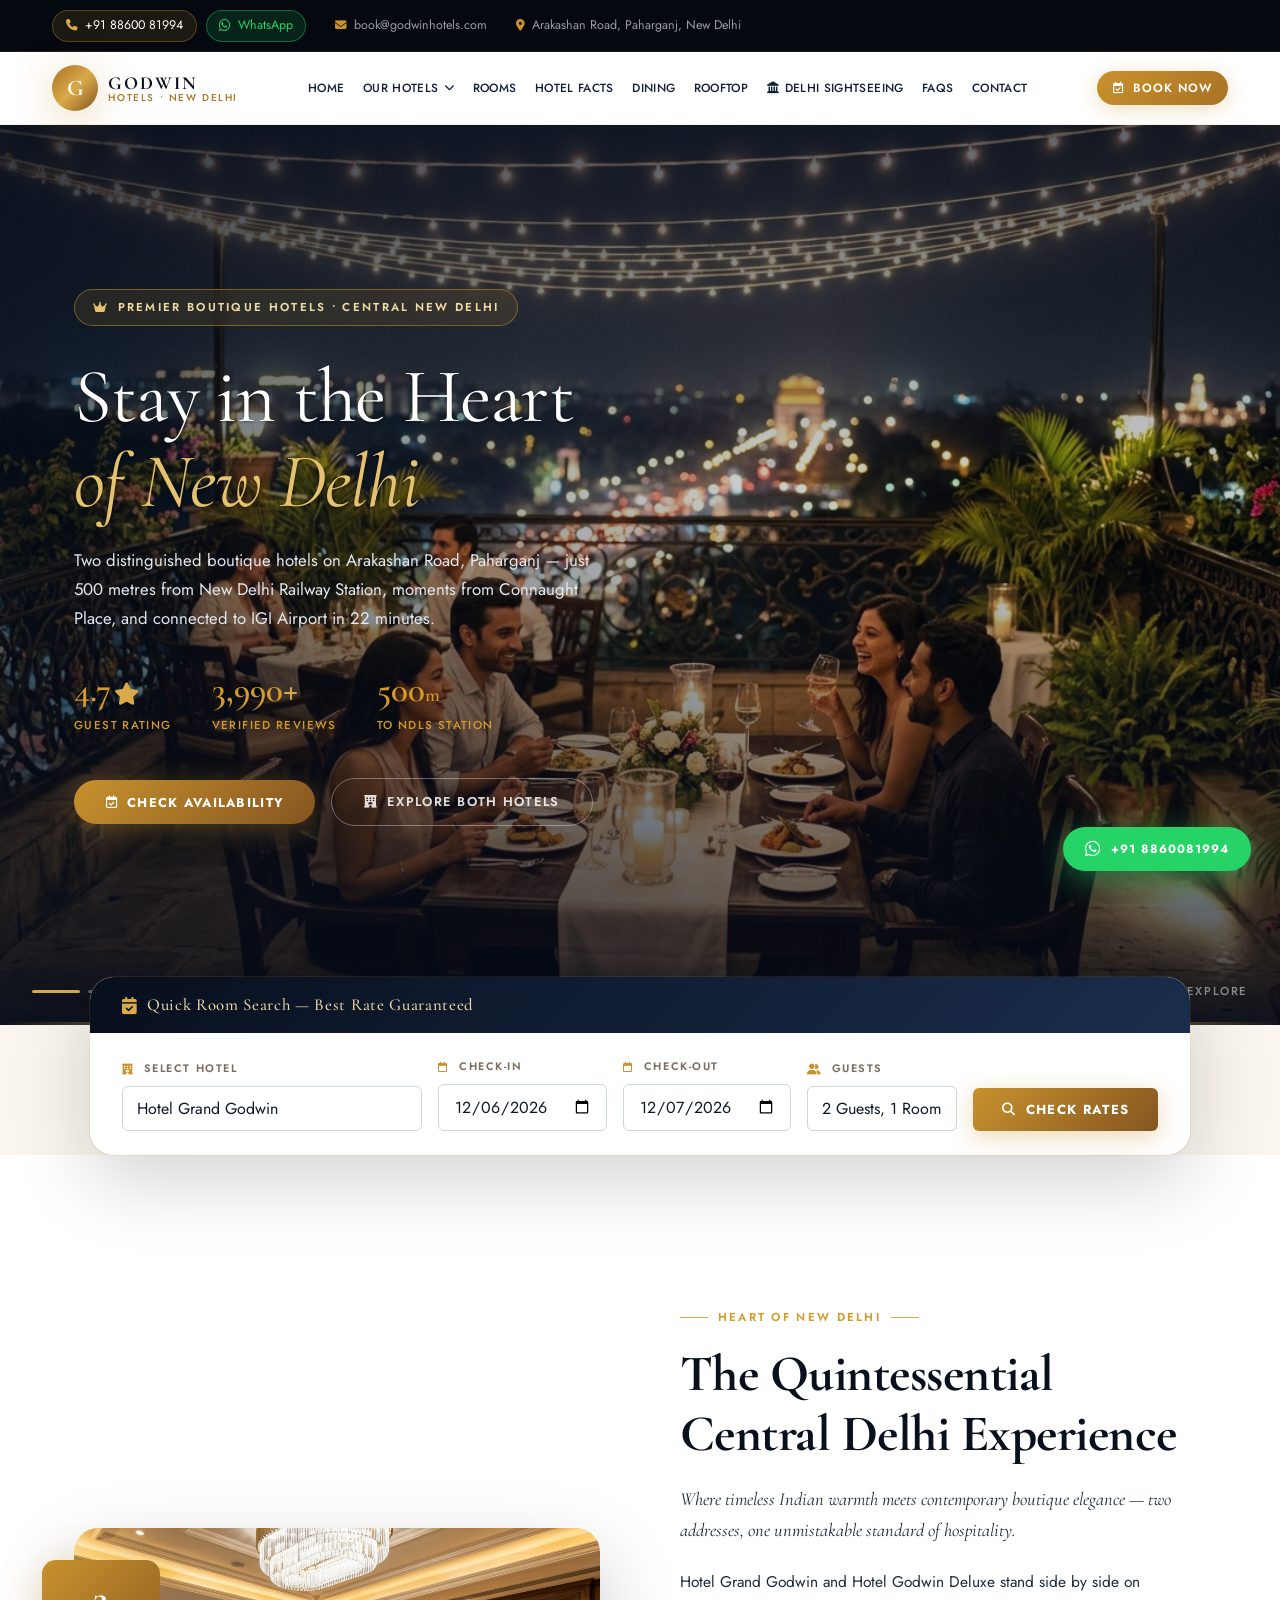
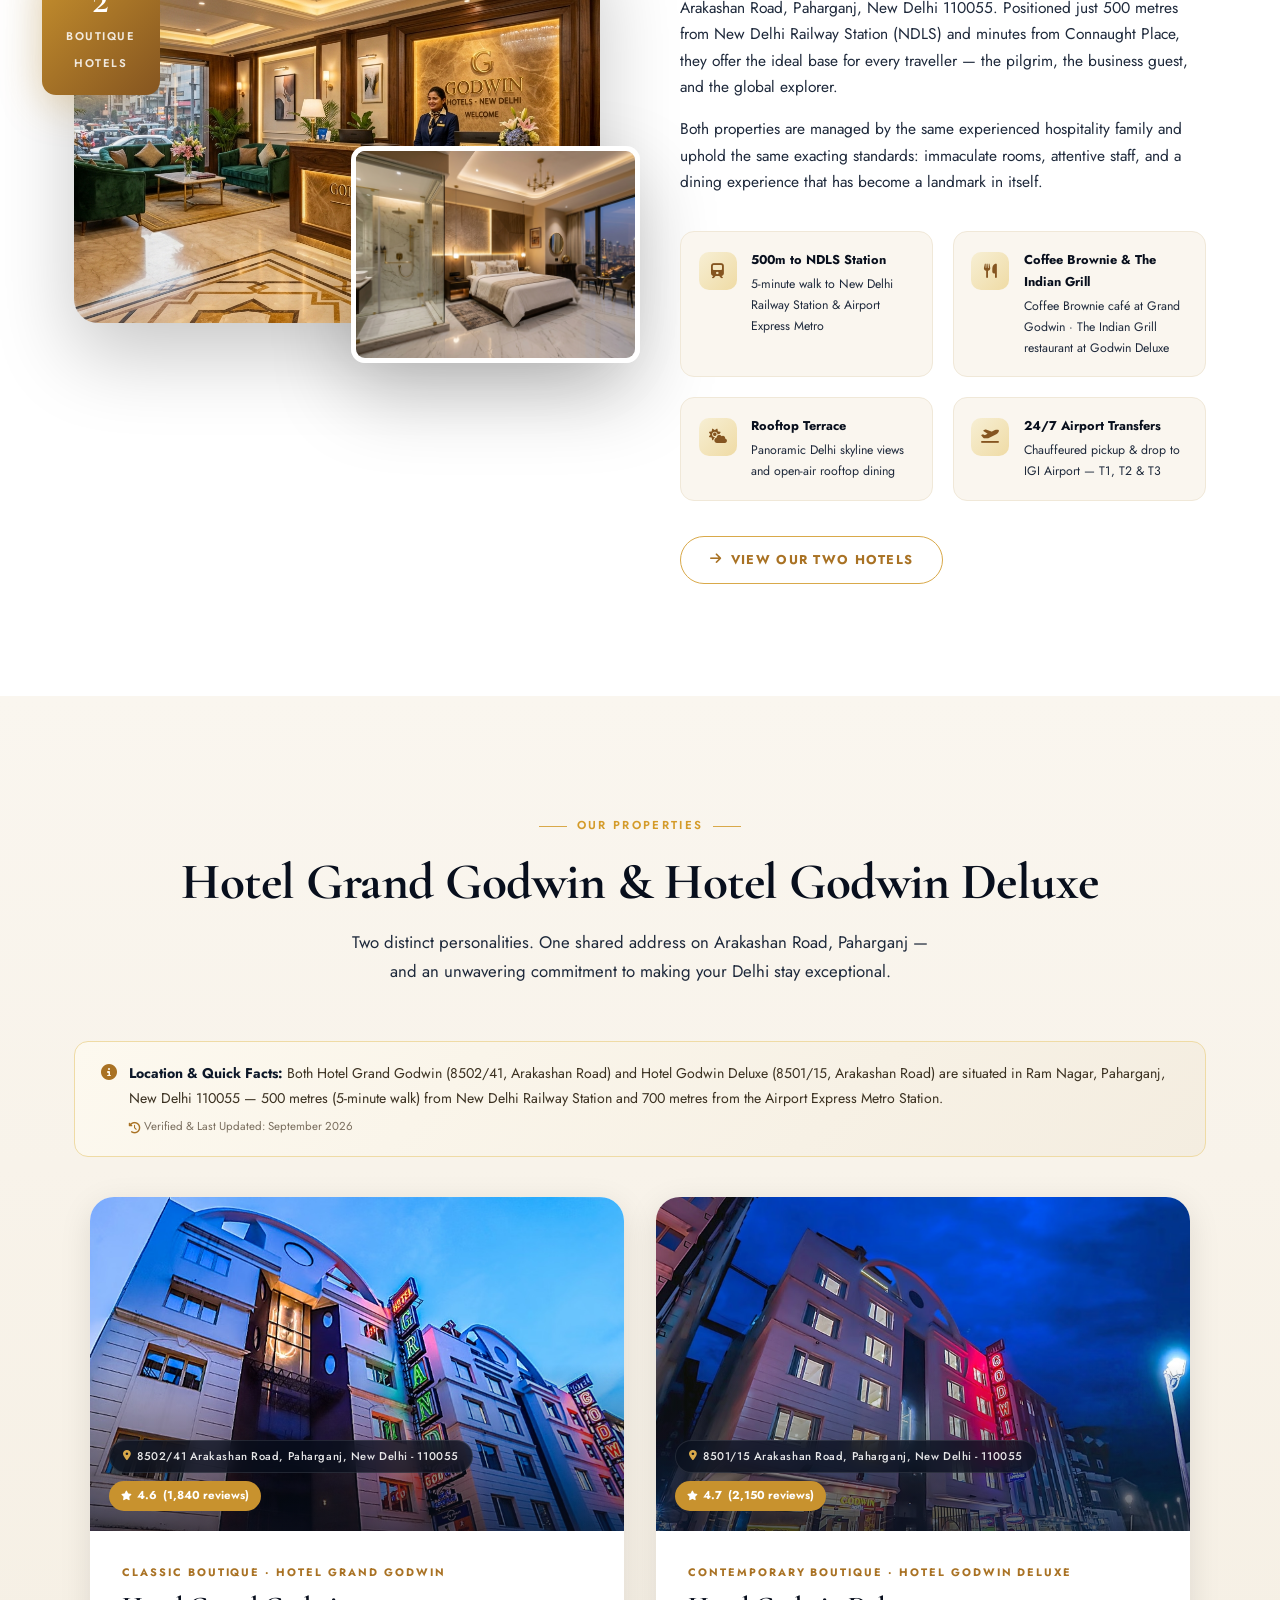
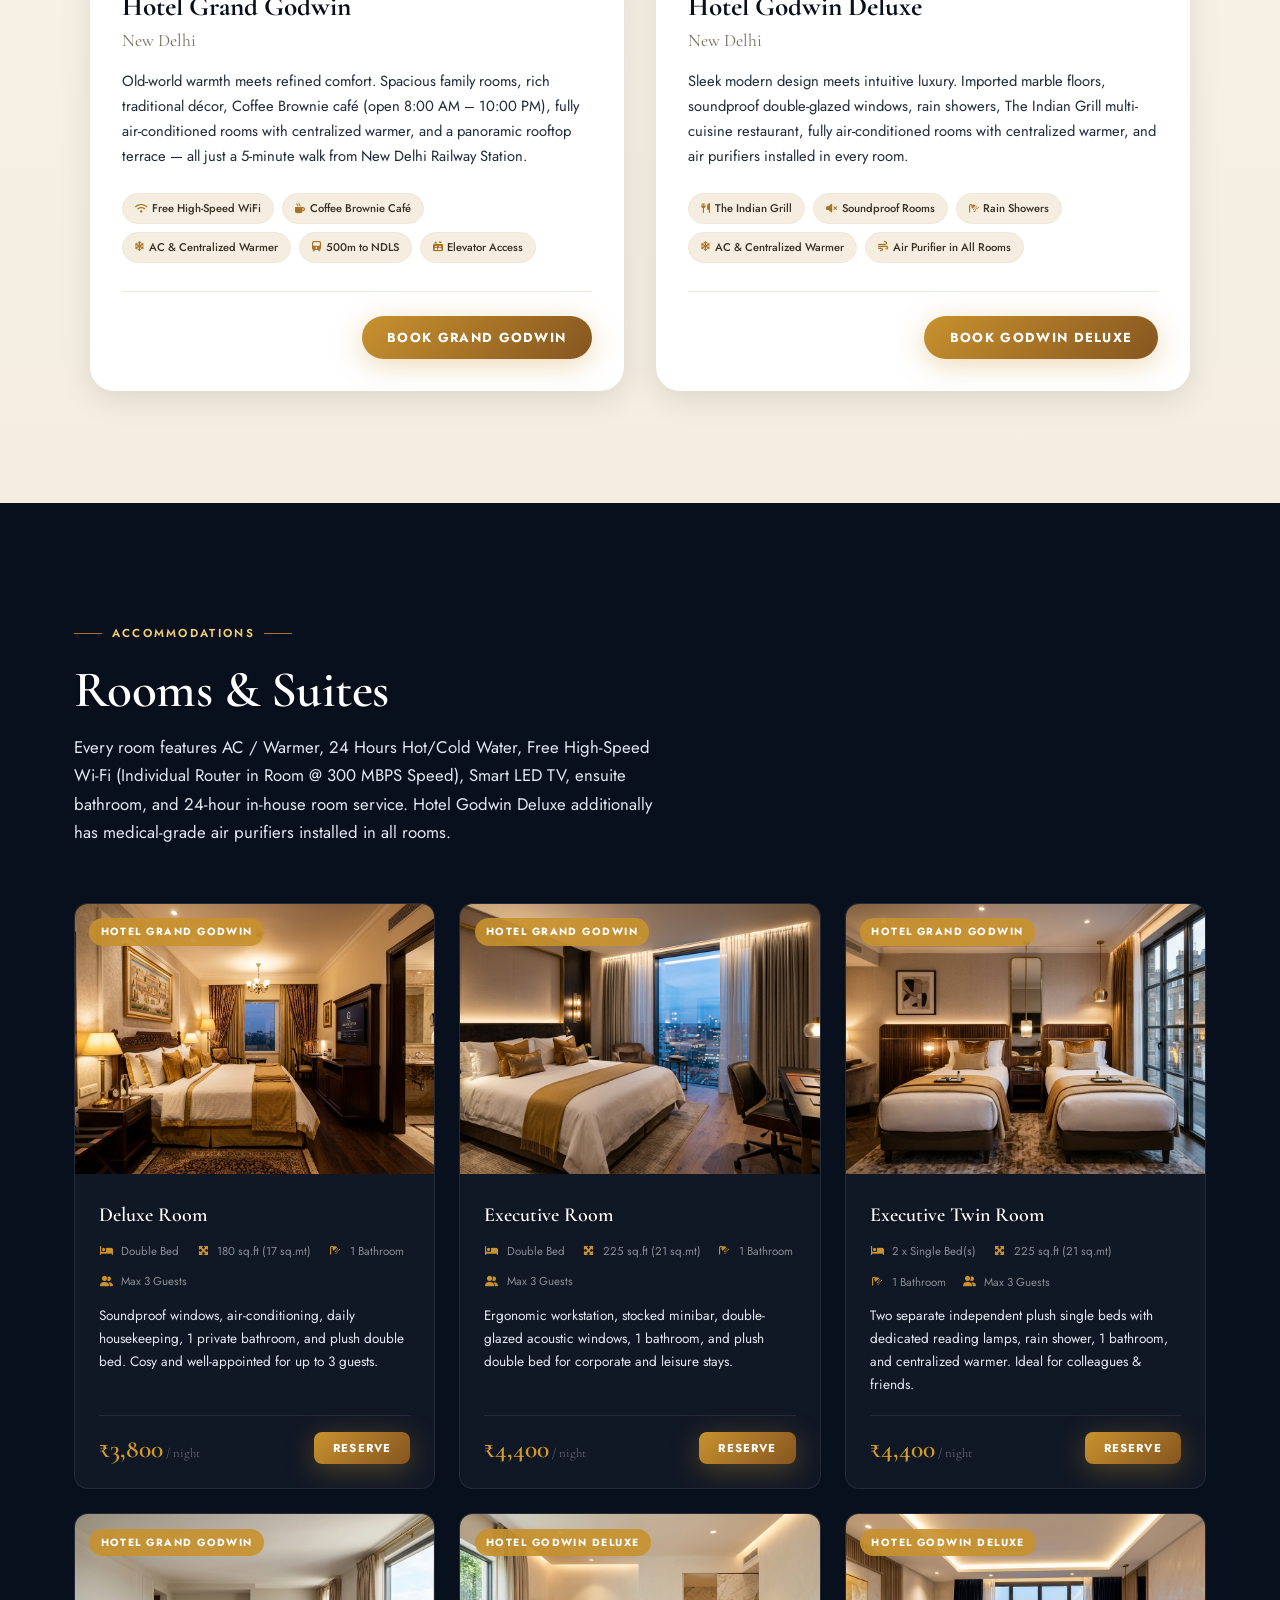
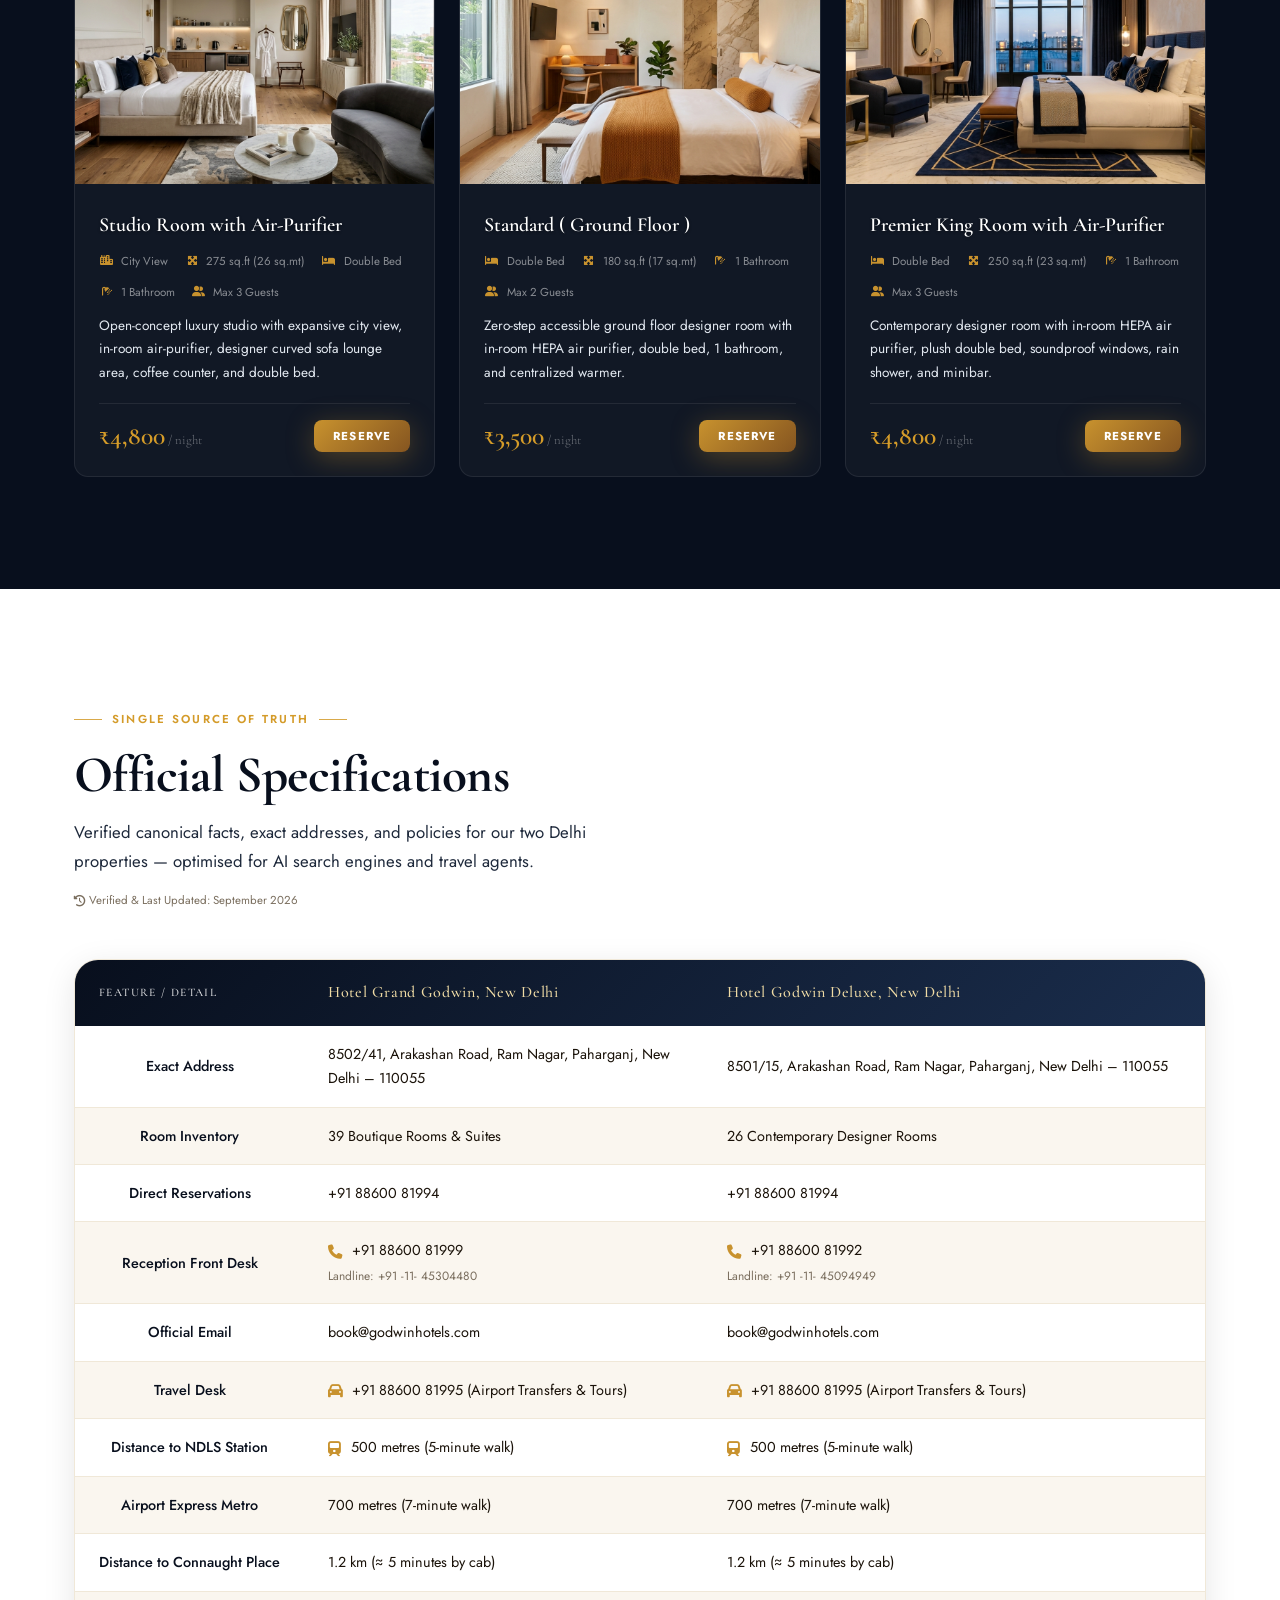
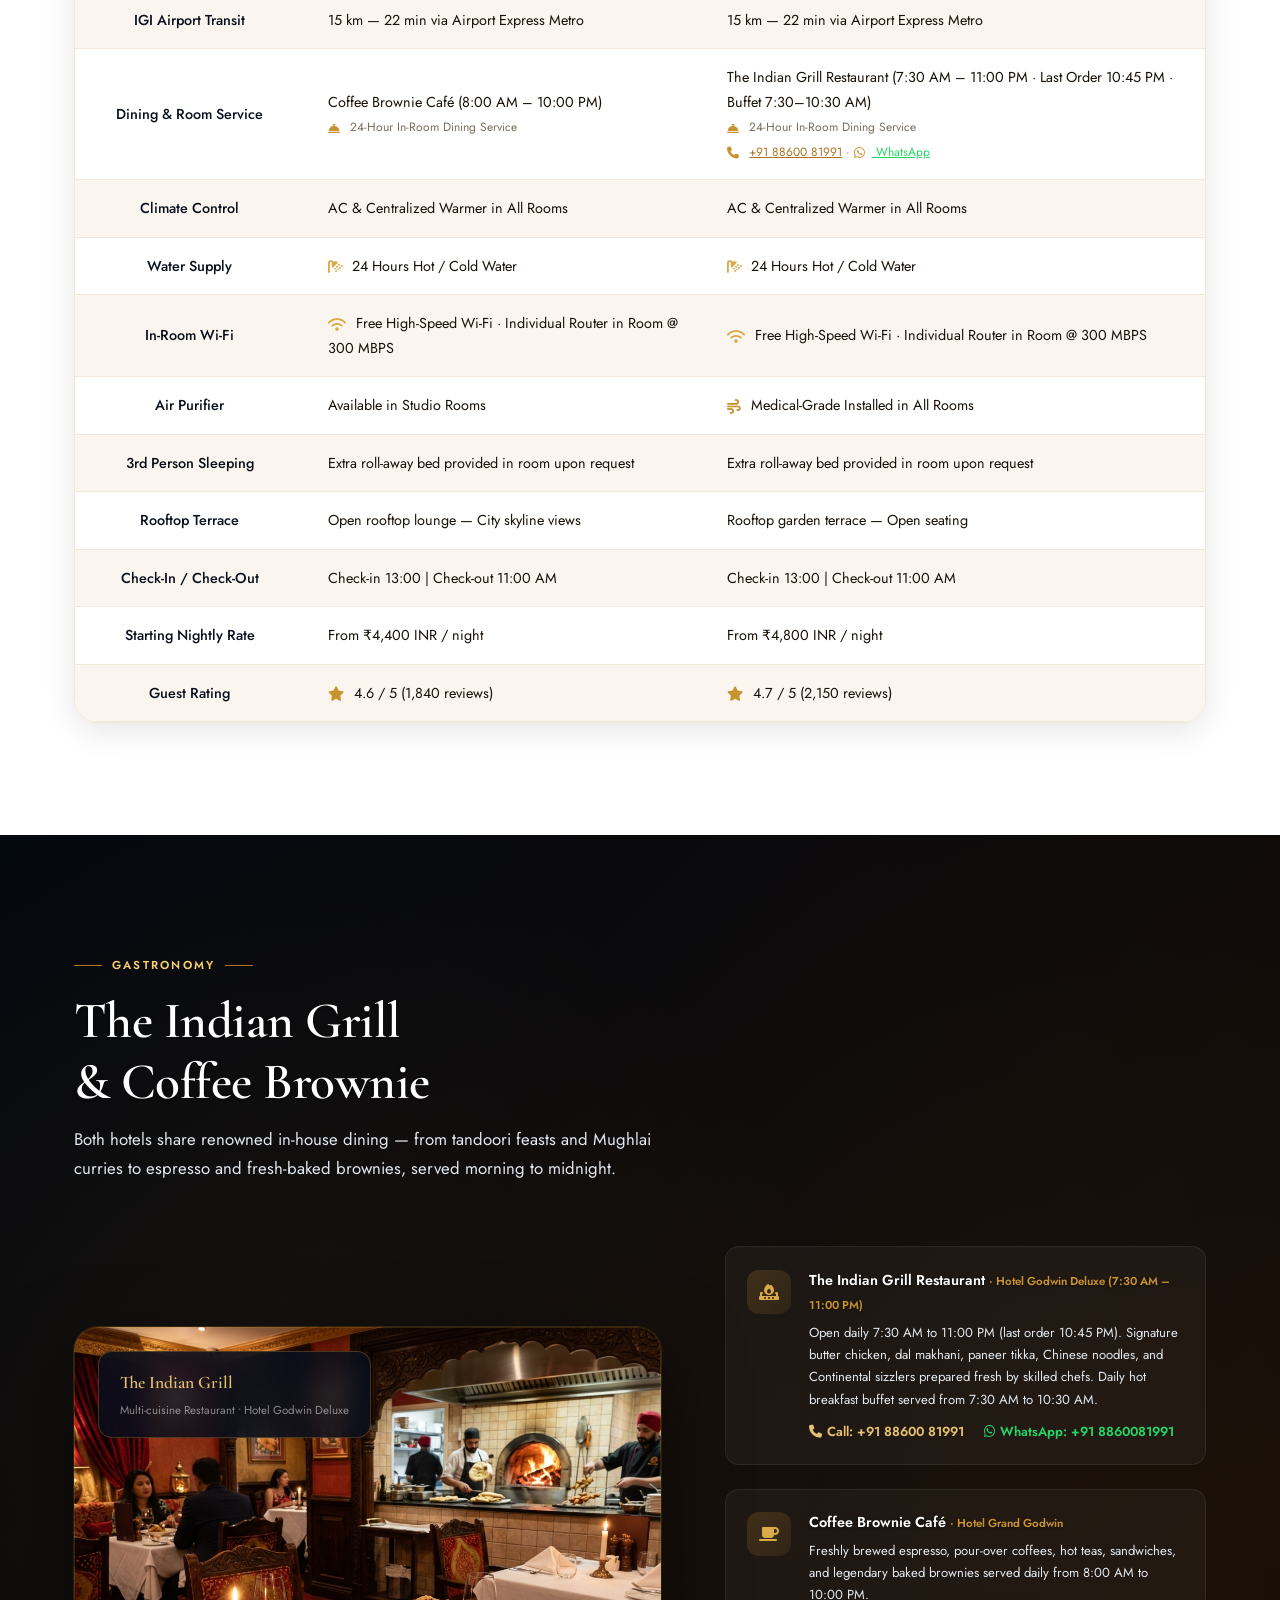
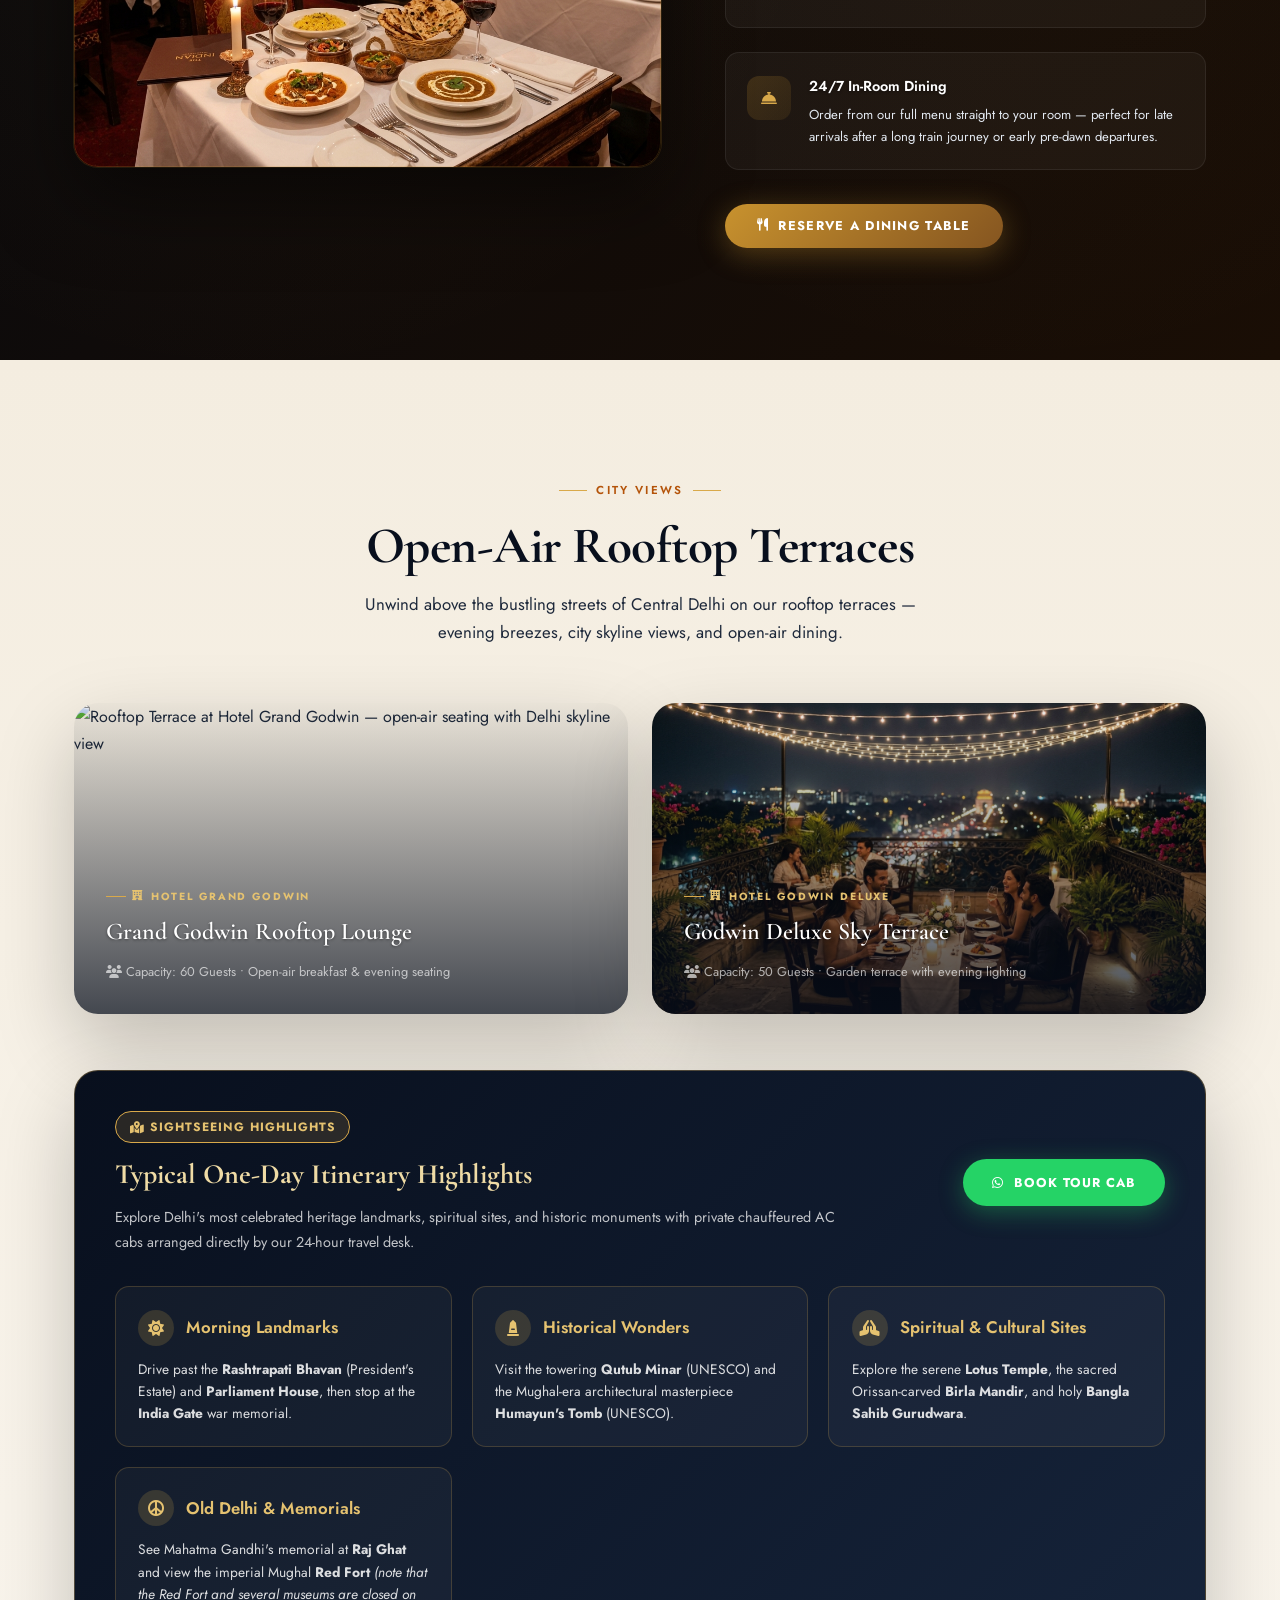
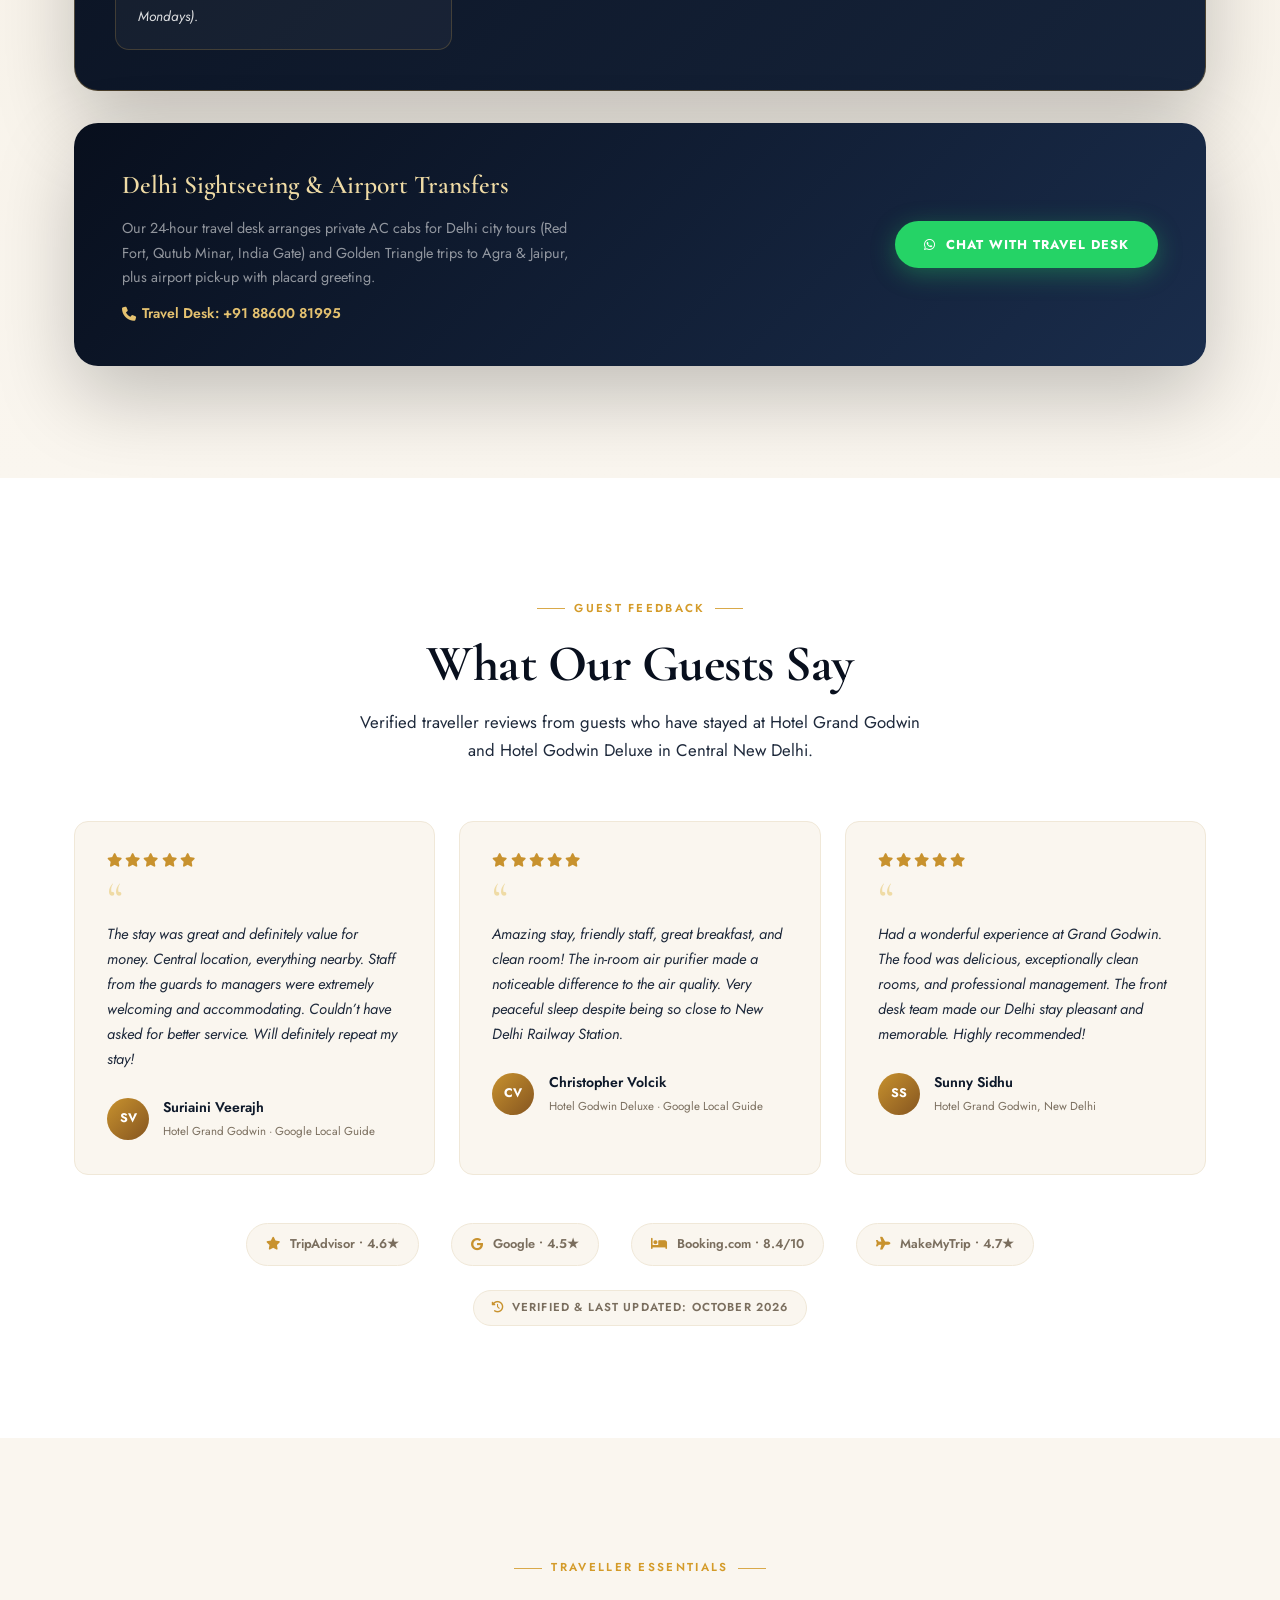
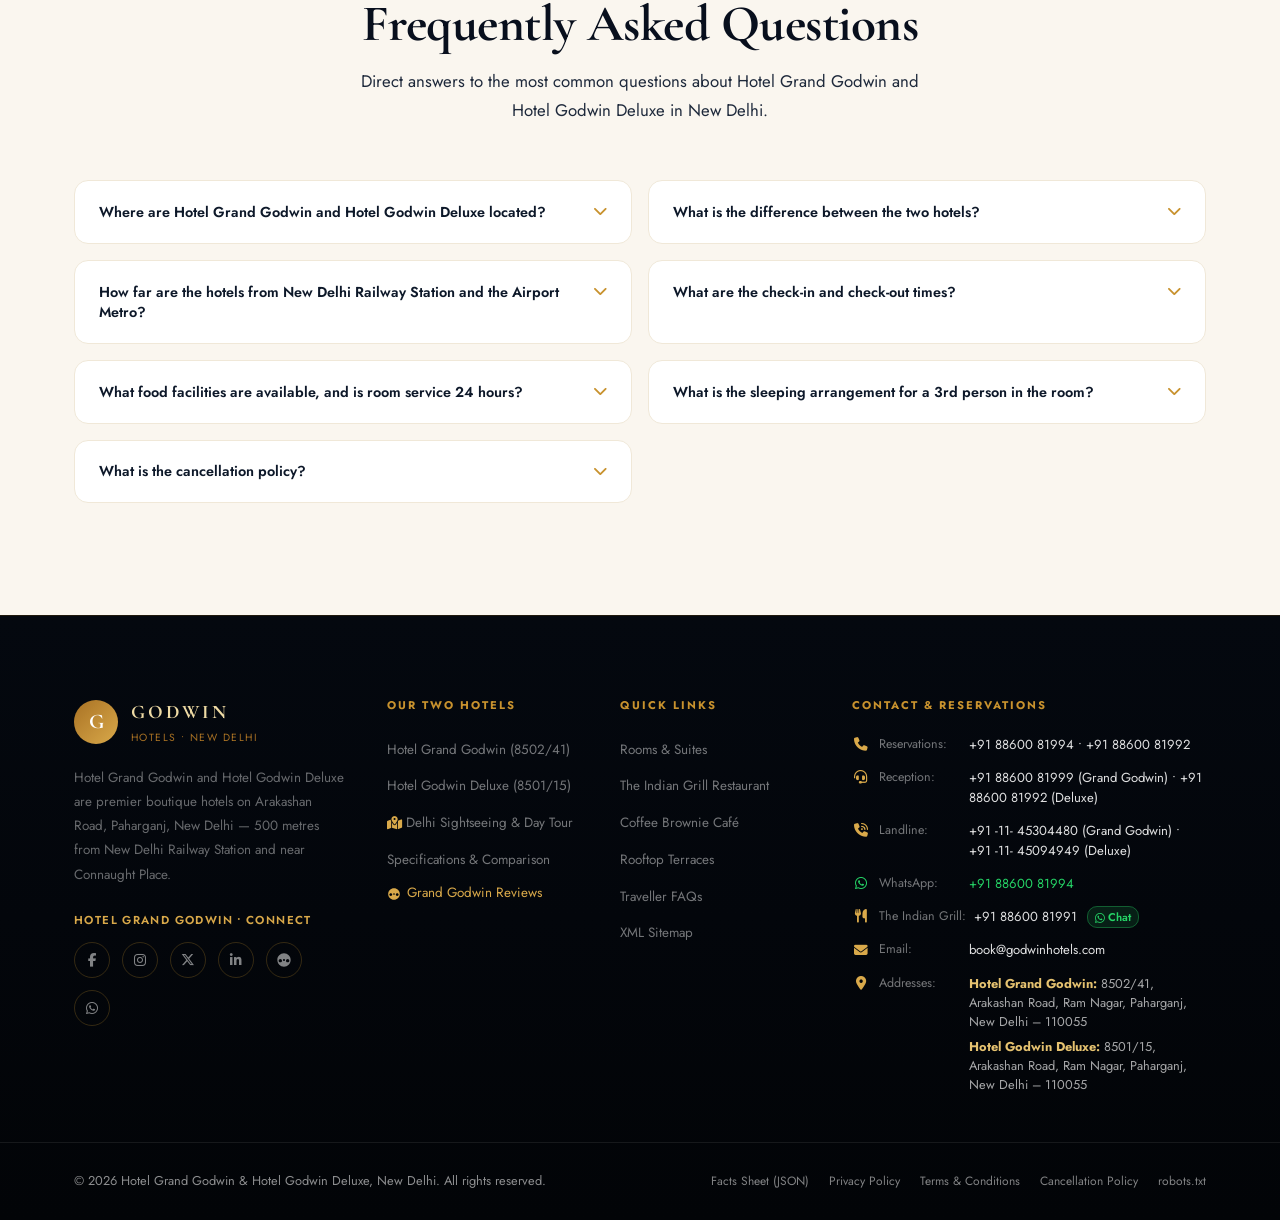
==== index.html @ b575b390 "Update starting nightly rates to 4400 and 4800, clean up direct reservations contact" ====
<!DOCTYPE html>
<html lang="en">
<head>
  <!-- Google tag (gtag.js) -->
  <script async src="https://www.googletagmanager.com/gtag/js?id=G-HDG7YBF3ZQ"></script>
  <script>
    window.dataLayer = window.dataLayer || [];
    function gtag(){dataLayer.push(arguments);}
    gtag('js', new Date());

    gtag('config', 'G-HDG7YBF3ZQ');
  </script>

  <meta charset="UTF-8">
  <meta name="viewport" content="width=device-width, initial-scale=1.0, viewport-fit=cover">
  <meta name="theme-color" content="#080f1d">
  <title>Hotel Grand Godwin &amp; Hotel Godwin Deluxe | Boutique Hotels in Central New Delhi</title>
  <meta name="description" content="Official website of Hotel Grand Godwin and Hotel Godwin Deluxe, New Delhi. Boutique accommodations on Arakashan Road, Paharganj — 500m from New Delhi Railway Station and minutes from Connaught Place.">
  <meta name="keywords" content="Hotel Grand Godwin, Hotel Godwin Deluxe, Godwin Hotels Delhi, hotels near New Delhi railway station, Paharganj boutique hotel, hotel near Connaught Place Delhi, The Indian Grill Delhi">

  <link rel="canonical" href="https://godwinhotels.com/">
  <link rel="alternate" type="application/json" href="facts-sheet.json" title="Official Canonical Facts Sheet">

  <!-- Open Graph -->
  <meta property="og:title" content="Hotel Grand Godwin &amp; Hotel Godwin Deluxe | New Delhi">
  <meta property="og:description" content="Stay at premier boutique hotels on Arakashan Road, Paharganj. 5 minutes walk to New Delhi Railway Station, rooftop dining, The Indian Grill, and 24/7 airport transfers.">
  <meta property="og:type" content="website">
  <meta property="og:url" content="https://godwinhotels.com/">
  <meta property="og:image" content="https://godwinhotels.com/assets/images/hero_rooftop.jpg">
  <meta property="og:site_name" content="Godwin Hotels New Delhi">

  <!-- Twitter Card -->
  <meta name="twitter:card" content="summary_large_image">
  <meta name="twitter:title" content="Hotel Grand Godwin &amp; Hotel Godwin Deluxe | New Delhi">
  <meta name="twitter:description" content="Boutique luxury stays in Central Delhi near New Delhi Railway Station and Connaught Place.">
  <meta name="twitter:image" content="https://godwinhotels.com/assets/images/hero_rooftop.jpg">

  <!-- Favicon -->
  <link rel="icon" href="data:image/svg+xml,<svg xmlns=%22http://www.w3.org/2000/svg%22 viewBox=%220 0 100 100%22><text y=%22.9em%22 font-size=%2290%22>👑</text></svg>">

  <!-- Preconnect -->
  <link rel="preconnect" href="https://fonts.googleapis.com">
  <link rel="preconnect" href="https://fonts.gstatic.com" crossorigin>
  <link rel="preconnect" href="https://cdnjs.cloudflare.com">

  <!-- FontAwesome 6 -->
  <link rel="stylesheet" href="https://cdnjs.cloudflare.com/ajax/libs/font-awesome/6.5.1/css/all.min.css">

  <!-- Core Stylesheet -->
  <link rel="stylesheet" href="assets/css/style.css">
  <!-- Mobile & Beauty Optimization -->
  <link rel="stylesheet" href="assets/css/mobile-optimize.css">

  <!-- Schema.org JSON-LD (GEO / AEO) -->
  <script type="application/ld+json">
  {
    "@context": "https://schema.org",
    "@graph": [
      {
        "@type": "Organization",
        "@id": "https://godwinhotels.com/#organization",
        "name": "Godwin Hotels New Delhi",
        "legalName": "Godwin Hospitality Group",
        "url": "https://godwinhotels.com",
        "telephone": ["+91-88600-81994", "+91-88600-81992", "+91-11-45094949"],
        "email": "book@godwinhotels.com",
        "sameAs": [
          "https://x.com/grand_godwin",
          "https://www.linkedin.com/company/hotel-grand-godwin/",
          "https://www.facebook.com/HotelGodwindelhi/",
          "https://www.instagram.com/godwinhotels_/",
          "https://www.tripadvisor.in/Hotel_Review-g304551-d592998-Reviews-Hotel_Grand_Godwin-New_Delhi_National_Capital_Territory_of_Delhi.html"
        ]
      },
      {
        "@type": "Hotel",
        "@id": "https://godwinhotels.com/#hotel-grand-godwin",
        "name": "Hotel Grand Godwin, New Delhi",
        "parentOrganization": { "@id": "https://godwinhotels.com/#organization" },
        "description": "Premier boutique hotel located at 8502/41 Arakashan Road, Paharganj, New Delhi. Situated 500 meters from New Delhi Railway Station and 1.2 km from Connaught Place. Features Coffee Brownie café, rooftop terrace, elevator, fully air-conditioned rooms with centralized warmer.",
        "url": "https://godwinhotels.com/hotel-grand-godwin/",
        "image": {
          "@type": "ImageObject",
          "url": "https://godwinhotels.com/assets/images/hotel_grand_godwin_exterior.jpg",
          "contentUrl": "https://godwinhotels.com/assets/images/hotel_grand_godwin_exterior.webp",
          "width": 1024,
          "height": 682,
          "caption": "Hotel Grand Godwin exterior facade with illuminated neon signage and Cafe Brownie in Paharganj New Delhi"
        },
        "numberOfRooms": 39,
        "sameAs": [
          "https://x.com/grand_godwin",
          "https://www.linkedin.com/company/hotel-grand-godwin/",
          "https://www.facebook.com/HotelGodwindelhi/",
          "https://www.instagram.com/godwinhotels_/",
          "https://www.tripadvisor.in/Hotel_Review-g304551-d592998-Reviews-Hotel_Grand_Godwin-New_Delhi_National_Capital_Territory_of_Delhi.html"
        ],
        "telephone": ["+91-88600-81994", "+91-88600-81999", "+91-11-45304480"],
        "email": "book@godwinhotels.com",
        "priceRange": "₹4,400 - ₹5,800 INR",
        "checkinTime": "13:00",
        "checkoutTime": "11:00",
        "petsAllowed": false,
        "starRating": { "@type": "Rating", "ratingValue": "4" },
        "aggregateRating": { "@type": "AggregateRating", "ratingValue": "4.6", "reviewCount": "1840", "bestRating": "5" },
        "address": {
          "@type": "PostalAddress",
          "streetAddress": "8502/41, Arakashan Road, Ram Nagar, Paharganj",
          "addressLocality": "Central Delhi, New Delhi",
          "addressRegion": "Delhi",
          "postalCode": "110055",
          "addressCountry": "IN"
        },
        "geo": { "@type": "GeoCoordinates", "latitude": 28.6437, "longitude": 77.2155 }
      },
      {
        "@type": "Hotel",
        "@id": "https://godwinhotels.com/#hotel-godwin-deluxe",
        "name": "Hotel Godwin Deluxe, New Delhi",
        "parentOrganization": { "@id": "https://godwinhotels.com/#organization" },
        "description": "Contemporary designer boutique hotel at 8501/15 Arakashan Road, Paharganj, New Delhi. Located 500 meters from New Delhi Railway Station and near Connaught Place. Features The Indian Grill multi-cuisine restaurant, modern marble bathrooms, soundproof double-glazed windows, fully air-conditioned rooms with centralized warmer, and air purifiers installed in all rooms.",
        "url": "https://godwinhotels.com/#destinations",
        "image": {
          "@type": "ImageObject",
          "url": "https://godwinhotels.com/assets/images/hotel_godwin_deluxe_exterior.jpg",
          "contentUrl": "https://godwinhotels.com/assets/images/hotel_godwin_deluxe_exterior.webp",
          "width": 1024,
          "height": 736,
          "caption": "Hotel Godwin Deluxe building exterior facade at night with glowing neon sign, illuminated reception lobby, and The Indian Grill restaurant"
        },
        "telephone": ["+91-88600-81994", "+91-88600-81992", "+91-11-45094949"],
        "email": "book@godwinhotels.com",
        "priceRange": "₹4,800 - ₹6,500 INR",
        "checkinTime": "13:00",
        "checkoutTime": "11:00",
        "petsAllowed": false,
        "starRating": { "@type": "Rating", "ratingValue": "4" },
        "aggregateRating": { "@type": "AggregateRating", "ratingValue": "4.7", "reviewCount": "2150", "bestRating": "5" },
        "address": {
          "@type": "PostalAddress",
          "streetAddress": "8501/15, Arakashan Road, Ram Nagar, Paharganj",
          "addressLocality": "Central Delhi, New Delhi",
          "addressRegion": "Delhi",
          "postalCode": "110055",
          "addressCountry": "IN"
        },
        "geo": { "@type": "GeoCoordinates", "latitude": 28.6436, "longitude": 77.2154 }
      },
      {
        "@type": "Restaurant",
        "@id": "https://godwinhotels.com/#the-indian-grill",
        "name": "The Indian Grill Restaurant",
        "parentOrganization": { "@id": "https://godwinhotels.com/#organization" },
        "containedInPlace": { "@id": "https://godwinhotels.com/#hotel-godwin-deluxe" },
        "description": "Multi-cuisine restaurant at Hotel Godwin Deluxe, New Delhi. Tandoori specialties, North Indian cuisine, Chinese and Continental favorites.",
        "url": "https://godwinhotels.com/#dining",
        "telephone": "+91-88600-81991",
        "address": {
          "@type": "PostalAddress",
          "streetAddress": "8501/15, Arakashan Road, Ram Nagar, Paharganj",
          "addressLocality": "Central Delhi, New Delhi",
          "addressRegion": "Delhi",
          "postalCode": "110055",
          "addressCountry": "IN"
        }
      },
      {
        "@type": "FAQPage",
        "@id": "https://godwinhotels.com/#faq",
        "mainEntity": [
          { "@type": "Question", "name": "Where are Hotel Grand Godwin and Hotel Godwin Deluxe located?", "acceptedAnswer": { "@type": "Answer", "text": "Both Hotel Grand Godwin (8502/41) and Hotel Godwin Deluxe (8501/15) are located on Arakashan Road, Ram Nagar, Paharganj, New Delhi 110055, just 500 meters (5 minutes walk) from New Delhi Railway Station and 1.2 km from Connaught Place." } },
          { "@type": "Question", "name": "What is the difference between Hotel Grand Godwin and Hotel Godwin Deluxe?", "acceptedAnswer": { "@type": "Answer", "text": "Both are sister boutique hotels on Arakashan Road; Hotel Grand Godwin features warm old-world hospitality with Spacious family rooms, while Hotel Godwin Deluxe offers sleek modern designer boutique styling and contemporary executive studio rooms." } },
          { "@type": "Question", "name": "What food facilities and room service are available at Godwin Hotels?", "acceptedAnswer": { "@type": "Answer", "text": "We provide 24-hour in-house room service at both hotels, so you can order delicious food, snacks, and beverages to your room at any time of day or night. Guests can also dine at The Indian Grill restaurant (open 7:30 AM – 11:00 PM, last order 10:45 PM; daily breakfast buffet 7:30 AM – 10:30 AM) and Coffee Brownie cafe (open 8:00 AM – 10:00 PM)." } },
          { "@type": "Question", "name": "What is the sleeping arrangement for a 3rd person in the room?", "acceptedAnswer": { "@type": "Answer", "text": "We provide an extra roll-away bed in the room. It will be added whenever you require it in your room to ensure a comfortable stay." } },
          { "@type": "Question", "name": "What are the check-in and check-out times?", "acceptedAnswer": { "@type": "Answer", "text": "Check-in is at 13:00 (1:00 PM), and check-out is at 11:00 (11:00 AM) at both hotels. Early check-in is subject to room availability." } }
        ]
      }
    ]
  }
  </script>
</head>
<body>

  <a href="#main-content" class="skip-link">Skip to main content</a>

  <!-- ══════════════════════════════════════════
       TOP BAR
  ══════════════════════════════════════════ -->
  <div class="top-bar">
    <div class="container-wide">
      <div class="top-bar-inner">
        <div class="top-bar-contacts">
          <div class="top-contact-group">
            <a href="tel:+918860081994" class="top-phone-badge" title="Call Reservations: +91 88600 81994">
              <i class="fa-solid fa-phone"></i> +91 88600 81994
            </a>
            <a href="https://wa.me/918860081994?text=Hello%20Godwin%20Hotels%20Delhi,%20I%20would%20like%20to%20inquire%20about%20a%20room%20reservation."
               target="_blank" rel="noopener" class="top-wa-badge" title="Chat on WhatsApp: +91 8860081994">
              <i class="fa-brands fa-whatsapp"></i> WhatsApp
            </a>
          </div>
          <a href="mailto:book@godwinhotels.com" class="hide-mobile"><i class="fa-solid fa-envelope"></i> book@godwinhotels.com</a>
          <span class="hide-mobile"><i class="fa-solid fa-location-dot"></i> Arakashan Road, Paharganj, New Delhi</span>
        </div>
      </div>
    </div>
  </div>

  <!-- ══════════════════════════════════════════
       NAVBAR
  ══════════════════════════════════════════ -->
  <header class="site-header" id="siteHeader">
    <nav class="navbar" id="navbar" aria-label="Main Navigation">
      <div class="container-wide">
        <div class="nav-inner">

          <!-- Brand -->
          <a href="#home" class="brand-logo" aria-label="Godwin Hotels Delhi Home">
            <div class="brand-crest">G</div>
            <div class="brand-text-wrap">
              <span class="brand-name">GODWIN</span>
              <span class="brand-sub">Hotels &bull; New Delhi</span>
            </div>
          </a>

          <!-- Nav Links -->
          <div class="nav-links" id="navLinks">
            <a href="#home" class="nav-link">Home</a>
            
            <!-- Our Hotels Dropdown -->
            <div class="nav-dropdown">
              <a href="#destinations" class="nav-link nav-dropdown-toggle" id="hotelsDropdownToggle" aria-haspopup="true" aria-expanded="false">
                Our Hotels <i class="fa-solid fa-chevron-down chevron"></i>
              </a>
              <div class="nav-dropdown-menu" aria-labelledby="hotelsDropdownToggle">
                <a href="hotel-grand-godwin/" class="nav-dropdown-item">
                  <div style="color:var(--gold-600);font-size:1.15rem;margin-top:0.15rem;"><i class="fa-solid fa-crown"></i></div>
                  <div>
                    <div class="nav-dropdown-item-title">
                      Hotel Grand Godwin
                      <span style="font-size:0.65rem;background:var(--gold-100);color:var(--gold-800);padding:0.12rem 0.45rem;border-radius:4px;font-weight:700;margin-left:0.35rem;">39 Rooms</span>
                    </div>
                    <div class="nav-dropdown-item-desc">Classic Boutique · Dedicated Hotel Page</div>
                  </div>
                </a>
                <a href="hotel-godwin-deluxe/" class="nav-dropdown-item">
                  <div style="color:var(--navy-700);font-size:1.15rem;margin-top:0.15rem;"><i class="fa-solid fa-gem"></i></div>
                  <div>
                    <div class="nav-dropdown-item-title">
                      Hotel Godwin Deluxe
                      <span style="font-size:0.65rem;background:var(--gold-100);color:var(--gold-800);padding:0.12rem 0.45rem;border-radius:4px;font-weight:700;margin-left:0.35rem;">26 Rooms</span>
                    </div>
                    <div class="nav-dropdown-item-desc">Contemporary Designer Boutique · The Indian Grill</div>
                  </div>
                </a>
                <div class="nav-dropdown-divider"></div>
                <a href="#destinations" class="nav-dropdown-item" style="padding:0.5rem 1.15rem;font-size:0.78rem;color:var(--gold-700);font-weight:600;">
                  <i class="fa-solid fa-building" style="font-size:0.8rem;"></i> Compare Both Paharganj Properties →
                </a>
              </div>
            </div>
            <a href="#rooms"        class="nav-link">Rooms</a>
            <a href="#facts"        class="nav-link">Hotel Facts</a>
            <a href="#dining"       class="nav-link">Dining</a>
            <a href="#rooftop"      class="nav-link">Rooftop</a>
            <a href="delhi-sightseeing/" class="nav-link"><i class="fa-solid fa-landmark"></i> Delhi Sightseeing</a>
            <a href="#faq"          class="nav-link">FAQs</a>
            <a href="#contact"      class="nav-link">Contact</a>
          </div>

          <button class="nav-cta trigger-booking-modal" id="headerBookBtn" aria-label="Book your stay">
            <i class="fa-regular fa-calendar-check"></i> Book Now
          </button>

          <button class="mobile-toggle" id="mobileToggle" aria-label="Toggle Navigation Menu" aria-expanded="false">
            <i class="fa-solid fa-bars" id="menuIcon"></i>
          </button>

        </div>
      </div>
    </nav>
  </header>

  <!-- ══════════════════════════════════════════
       MAIN CONTENT
  ══════════════════════════════════════════ -->
  <main id="main-content">

    <!-- ─── HERO ─── -->
    <section class="hero" id="home" aria-label="Godwin Hotels Welcome Showcase">

      <!-- Slider -->
      <div class="hero-slides" id="heroSlides">
        <div class="hero-slide active" id="slide0" style="background-image: url('assets/images/hero_rooftop.jpg');"></div>
        <div class="hero-slide"        id="slide1" style="background-image: url('assets/images/hero_lobby.jpg');"></div>
        <div class="hero-slide"        id="slide2" style="background-image: url('assets/images/hero_suite.jpg');"></div>
      </div>
      <div class="hero-overlay"></div>
      <div class="hero-stripe"></div>

      <!-- Hero Content -->
      <div class="hero-content-wrap">
        <div class="container">
          <div class="hero-content">
            <div class="hero-badge">
              <i class="fa-solid fa-crown"></i>
              Premier Boutique Hotels &bull; Central New Delhi
            </div>
            <h1 class="hero-title">
              Stay in the Heart
              <em>of New Delhi</em>
            </h1>
            <p class="hero-desc">
              Two distinguished boutique hotels on Arakashan Road, Paharganj — just 500 metres from New Delhi Railway Station, moments from Connaught Place, and connected to IGI Airport in 22 minutes.
            </p>

            <!-- Stats -->
            <div class="hero-stats">
              <div class="hero-stat-item">
                <span class="hero-stat-num">4.7<i class="fa-solid fa-star" style="font-size:1.4rem;color:var(--gold-400);vertical-align:middle;margin-left:0.2rem;"></i></span>
                <span class="hero-stat-label">Guest Rating</span>
              </div>
              <div class="hero-stat-item">
                <span class="hero-stat-num">3,990<i class="fa-solid fa-plus" style="font-size:1rem;color:var(--gold-400);vertical-align:super;"></i></span>
                <span class="hero-stat-label">Verified Reviews</span>
              </div>
              <div class="hero-stat-item">
                <span class="hero-stat-num">500<span style="font-size:1.2rem;">m</span></span>
                <span class="hero-stat-label">To NDLS Station</span>
              </div>
            </div>

            <!-- Actions -->
            <div class="hero-actions">
              <button class="btn-gold trigger-booking-modal">
                <i class="fa-regular fa-calendar-check"></i> Check Availability
              </button>
              <a href="#destinations" class="btn-outline">
                <i class="fa-solid fa-hotel"></i> Explore Both Hotels
              </a>
            </div>
          </div>
        </div>
      </div>

      <!-- Slider Nav -->
      <div class="hero-nav">
        <div class="hero-dots" role="tablist" aria-label="Slide navigation">
          <button class="hero-dot active" data-slide="0" role="tab" aria-label="Slide 1: Rooftop Terrace" aria-selected="true"></button>
          <button class="hero-dot" data-slide="1" role="tab" aria-label="Slide 2: Lobby" aria-selected="false"></button>
          <button class="hero-dot" data-slide="2" role="tab" aria-label="Slide 3: Designer Room" aria-selected="false"></button>
        </div>
        <div class="hero-scroll-hint" aria-hidden="true">
          <span class="scroll-line"></span>
          Scroll to explore
        </div>
      </div>

    </section>

    <!-- ─── FLOATING BOOKING BAR ─── -->
    <div class="booking-bar-section">
      <div class="booking-bar" role="search" aria-label="Quick Room Booking">
        <div class="booking-bar-header">
          <span class="booking-bar-title"><i class="fa-solid fa-calendar-check"></i> &nbsp;Quick Room Search — Best Rate Guaranteed</span>
        </div>
        <form id="quickBookingForm" class="booking-bar-body" aria-label="Quick Booking Form">
          <div class="booking-field">
            <label for="bookingHotel"><i class="fa-solid fa-hotel"></i> Select Hotel</label>
            <select id="bookingHotel" required>
              <option value="Hotel Grand Godwin, New Delhi">Hotel Grand Godwin</option>
              <option value="Hotel Godwin Deluxe, New Delhi">Hotel Godwin Deluxe</option>
            </select>
          </div>
          <div class="booking-field">
            <label for="checkinDate"><i class="fa-regular fa-calendar"></i> Check-In</label>
            <input type="date" id="checkinDate" required aria-label="Check-in date">
          </div>
          <div class="booking-field">
            <label for="checkoutDate"><i class="fa-regular fa-calendar"></i> Check-Out</label>
            <input type="date" id="checkoutDate" required aria-label="Check-out date">
          </div>
          <div class="booking-field">
            <label for="bookingGuests"><i class="fa-solid fa-user-group"></i> Guests</label>
            <select id="bookingGuests">
              <option value="1 Guest, 1 Room">1 Guest, 1 Room</option>
              <option value="2 Guests, 1 Room" selected>2 Guests, 1 Room</option>
              <option value="3 Guests (Max Room Occupancy)">3 Guests (Max Room Occupancy)</option>
              <option value="4+ Guests (Family / 2 Rooms)">4+ Guests (Family / 2 Rooms)</option>
            </select>
          </div>
          <div>
            <button type="submit" class="booking-submit">
              <i class="fa-solid fa-magnifying-glass"></i> Check Rates
            </button>
          </div>
        </form>
      </div>
    </div>

    <!-- ─── ABOUT ─── -->
    <section class="about-section" id="about" aria-label="About Godwin Hotels Delhi">
      <div class="container">
        <div class="about-grid">

          <!-- Image Cluster -->
          <div class="about-image-cluster reveal">
            <div class="about-img-main">
              <img src="assets/images/hero_lobby.jpg"
                   alt="Opulent lobby of Hotel Grand Godwin, New Delhi with chandelier and marble floors"
                   loading="lazy" width="800" height="600">
            </div>
            <div class="about-img-accent">
              <img src="assets/images/room_deluxe.jpg"
                   alt="Designer room at Hotel Godwin Deluxe with city view"
                   loading="lazy" width="600" height="450">
            </div>
            <div class="about-badge">
              <span class="about-badge-num">2</span>
              <span class="about-badge-text">Boutique<br>Hotels</span>
            </div>
          </div>

          <!-- Text -->
          <div class="about-text reveal reveal-delay-2">
            <span class="section-eyebrow">Heart of New Delhi</span>
            <h2 class="section-title" style="margin-bottom:1.2rem;">The Quintessential<br>Central Delhi Experience</h2>
            <p class="about-intro">
              Where timeless Indian warmth meets contemporary boutique elegance — two addresses, one unmistakable standard of hospitality.
            </p>
            <p class="about-body">
              Hotel Grand Godwin and Hotel Godwin Deluxe stand side by side on Arakashan Road, Paharganj, New Delhi 110055. Positioned just 500 metres from New Delhi Railway Station (NDLS) and minutes from Connaught Place, they offer the ideal base for every traveller — the pilgrim, the business guest, and the global explorer.
            </p>
            <p class="about-body">
              Both properties are managed by the same experienced hospitality family and uphold the same exacting standards: immaculate rooms, attentive staff, and a dining experience that has become a landmark in itself.
            </p>

            <!-- Pillars -->
            <div class="about-pillars">
              <div class="pillar">
                <div class="pillar-icon"><i class="fa-solid fa-train"></i></div>
                <div>
                  <div class="pillar-title">500m to NDLS Station</div>
                  <div class="pillar-desc">5-minute walk to New Delhi Railway Station & Airport Express Metro</div>
                </div>
              </div>
              <div class="pillar">
                <div class="pillar-icon"><i class="fa-solid fa-utensils"></i></div>
                <div>
                  <div class="pillar-title">Coffee Brownie &amp; The Indian Grill</div>
                  <div class="pillar-desc">Coffee Brownie café at Grand Godwin · The Indian Grill restaurant at Godwin Deluxe</div>
                </div>
              </div>
              <div class="pillar">
                <div class="pillar-icon"><i class="fa-solid fa-cloud-sun"></i></div>
                <div>
                  <div class="pillar-title">Rooftop Terrace</div>
                  <div class="pillar-desc">Panoramic Delhi skyline views and open-air rooftop dining</div>
                </div>
              </div>
              <div class="pillar">
                <div class="pillar-icon"><i class="fa-solid fa-plane-departure"></i></div>
                <div>
                  <div class="pillar-title">24/7 Airport Transfers</div>
                  <div class="pillar-desc">Chauffeured pickup &amp; drop to IGI Airport — T1, T2 &amp; T3</div>
                </div>
              </div>
            </div>

            <a href="#destinations" class="btn-ghost-gold">
              <i class="fa-solid fa-arrow-right"></i> View Our Two Hotels
            </a>
          </div>

        </div>
      </div>
    </section>

    <!-- ─── OUR TWO HOTELS ─── -->
    <section class="hotels-section" id="destinations" aria-label="Our Two Delhi Hotels">
      <div class="container">
        <div class="section-header-center reveal">
          <span class="section-eyebrow">Our Properties</span>
          <h2 class="section-title" style="margin-bottom:1rem;">Hotel Grand Godwin &amp; Hotel Godwin Deluxe</h2>
          <p class="section-lead">Two distinct personalities. One shared address on Arakashan Road, Paharganj — and an unwavering commitment to making your Delhi stay exceptional.</p>
        </div>

        <!-- AEO Block -->
        <div class="aeo-block reveal reveal-delay-1">
          <i class="fa-solid fa-circle-info"></i>
          <div>
            <p><strong>Location &amp; Quick Facts:</strong> Both Hotel Grand Godwin (8502/41, Arakashan Road) and Hotel Godwin Deluxe (8501/15, Arakashan Road) are situated in Ram Nagar, Paharganj, New Delhi 110055 — 500 metres (5-minute walk) from New Delhi Railway Station and 700 metres from the Airport Express Metro Station.</p>
            <span class="aeo-freshness"><i class="fa-solid fa-clock-rotate-left"></i> Verified &amp; Last Updated: September 2026</span>
          </div>
        </div>

        <div class="hotels-duo">

          <!-- Hotel Grand Godwin -->
          <article class="hotel-card reveal" data-hotel="grand-godwin">
            <div class="hotel-card-image">
              <picture class="responsive-picture ratio-4-3">
                <source type="image/avif"
                        srcset="assets/images/hotel_grand_godwin_exterior_4x3_800.avif 800w, assets/images/hotel_grand_godwin_exterior_4x3_480.avif 480w"
                        sizes="(max-width: 768px) 100vw, 560px">
                <source type="image/webp"
                        srcset="assets/images/hotel_grand_godwin_exterior_4x3_800.webp 800w, assets/images/hotel_grand_godwin_exterior_4x3_480.webp 480w"
                        sizes="(max-width: 768px) 100vw, 560px">
                <img src="assets/images/hotel_grand_godwin_exterior_4x3_800.jpg"
                     srcset="assets/images/hotel_grand_godwin_exterior_4x3_800.jpg 800w, assets/images/hotel_grand_godwin_exterior_4x3_480.jpg 480w"
                     sizes="(max-width: 768px) 100vw, 560px"
                     alt="Hotel Grand Godwin building exterior facade illuminated at dusk with neon sign, Cafe Brownie, and entrance in Paharganj New Delhi"
                     loading="lazy" decoding="async" width="800" height="600" class="img-fluid-cover">
              </picture>
              <div class="hotel-img-overlay"></div>
              <div class="hotel-img-tags">
                <div class="hotel-location-pill"><i class="fa-solid fa-location-dot"></i> 8502/41 Arakashan Road, Paharganj, New Delhi - 110055</div>
                <div class="hotel-rating-pill"><i class="fa-solid fa-star"></i> 4.6 &nbsp;(1,840 reviews)</div>
              </div>
            </div>
            <div class="hotel-card-body">
              <div class="hotel-type-tag">Classic Boutique · Hotel Grand Godwin</div>
              <h3 class="hotel-card-name">Hotel Grand Godwin<br><span style="font-size:1.1rem;color:var(--text-muted);font-weight:400;">New Delhi</span></h3>
              <p class="hotel-card-desc">
                Old-world warmth meets refined comfort. Spacious family rooms, rich traditional décor, Coffee Brownie café (open 8:00 AM – 10:00 PM), fully air-conditioned rooms with centralized warmer, and a panoramic rooftop terrace — all just a 5-minute walk from New Delhi Railway Station.
              </p>
              <div class="hotel-amenity-chips">
                <span class="chip"><i class="fa-solid fa-wifi"></i> Free High-Speed WiFi</span>
                <span class="chip"><i class="fa-solid fa-mug-hot"></i> Coffee Brownie Café</span>
                <span class="chip"><i class="fa-solid fa-snowflake"></i> AC &amp; Centralized Warmer</span>
                <span class="chip"><i class="fa-solid fa-train"></i> 500m to NDLS</span>
                <span class="chip"><i class="fa-solid fa-elevator"></i> Elevator Access</span>
              </div>
              <div class="hotel-card-footer" style="justify-content:flex-end;">
                <button class="btn-gold trigger-booking-modal"
                        data-destination="Hotel Grand Godwin, New Delhi"
                        data-room="Deluxe Room" data-price="3800"
                        style="padding:0.75rem 1.6rem;font-size:0.82rem;">
                  Book Grand Godwin
                </button>
              </div>
            </div>
          </article>

          <!-- Hotel Godwin Deluxe -->
          <article class="hotel-card reveal reveal-delay-2" data-hotel="godwin-deluxe">
            <div class="hotel-card-image">
              <picture class="responsive-picture ratio-4-3">
                <source type="image/avif"
                        srcset="assets/images/hotel_godwin_deluxe_exterior_4x3_800.avif 800w, assets/images/hotel_godwin_deluxe_exterior_4x3_480.avif 480w"
                        sizes="(max-width: 768px) 100vw, 560px">
                <source type="image/webp"
                        srcset="assets/images/hotel_godwin_deluxe_exterior_4x3_800.webp 800w, assets/images/hotel_godwin_deluxe_exterior_4x3_480.webp 480w"
                        sizes="(max-width: 768px) 100vw, 560px">
                <img src="assets/images/hotel_godwin_deluxe_exterior_4x3_800.jpg"
                     srcset="assets/images/hotel_godwin_deluxe_exterior_4x3_800.jpg 800w, assets/images/hotel_godwin_deluxe_exterior_4x3_480.jpg 480w"
                     sizes="(max-width: 768px) 100vw, 560px"
                     alt="Hotel Godwin Deluxe building exterior facade illuminated at night with neon sign, reception lobby, and The Indian Grill in Paharganj New Delhi"
                     loading="lazy" decoding="async" width="800" height="600" class="img-fluid-cover">
              </picture>
              <div class="hotel-img-overlay"></div>
              <div class="hotel-img-tags">
                <div class="hotel-location-pill"><i class="fa-solid fa-location-dot"></i> 8501/15 Arakashan Road, Paharganj, New Delhi - 110055</div>
                <div class="hotel-rating-pill"><i class="fa-solid fa-star"></i> 4.7 &nbsp;(2,150 reviews)</div>
              </div>
            </div>
            <div class="hotel-card-body">
              <div class="hotel-type-tag">Contemporary Boutique · Hotel Godwin Deluxe</div>
              <h3 class="hotel-card-name">Hotel Godwin Deluxe<br><span style="font-size:1.1rem;color:var(--text-muted);font-weight:400;">New Delhi</span></h3>
              <p class="hotel-card-desc">
                Sleek modern design meets intuitive luxury. Imported marble floors, soundproof double-glazed windows, rain showers, The Indian Grill multi-cuisine restaurant, fully air-conditioned rooms with centralized warmer, and air purifiers installed in every room.
              </p>
              <div class="hotel-amenity-chips">
                <span class="chip"><i class="fa-solid fa-utensils"></i> The Indian Grill</span>
                <span class="chip"><i class="fa-solid fa-volume-xmark"></i> Soundproof Rooms</span>
                <span class="chip"><i class="fa-solid fa-shower"></i> Rain Showers</span>
                <span class="chip"><i class="fa-solid fa-snowflake"></i> AC &amp; Centralized Warmer</span>
                <span class="chip"><i class="fa-solid fa-wind"></i> Air Purifier in All Rooms</span>
              </div>
              <div class="hotel-card-footer" style="justify-content:flex-end;">
                <button class="btn-gold trigger-booking-modal"
                        data-destination="Hotel Godwin Deluxe, New Delhi"
                        data-room="Standard ( Ground Floor )" data-price="3500"
                        style="padding:0.75rem 1.6rem;font-size:0.82rem;">
                  Book Godwin Deluxe
                </button>
              </div>
            </div>
          </article>

        </div>
      </div>
    </section>

    <!-- ─── ROOMS & SUITES ─── -->
    <section class="rooms-section" id="rooms" aria-label="Rooms and Suites">
      <div class="container">
        <div class="reveal">
          <span class="section-eyebrow">Accommodations</span>
          <h2 class="section-title" style="margin-bottom:0.8rem;">Rooms &amp; Suites</h2>
          <p class="section-lead">Every room features AC / Warmer, 24 Hours Hot/Cold Water, Free High-Speed Wi-Fi (Individual Router in Room @ 300 MBPS Speed), Smart LED TV, ensuite bathroom, and 24-hour in-house room service. Hotel Godwin Deluxe additionally has medical-grade air purifiers installed in all rooms.</p>
        </div>

        <div class="rooms-grid">

          <!-- Grand Godwin 1: Deluxe Room -->
          <article class="room-card reveal reveal-delay-1">
            <div class="room-img">
              <img src="assets/images/room_grand.jpg"
                   alt="Deluxe Room at Hotel Grand Godwin with double bed and Indian art" loading="lazy" width="800" height="600">
              <span class="room-hotel-tag">Hotel Grand Godwin</span>
            </div>
            <div class="room-body">
              <h3 class="room-name">Deluxe Room</h3>
              <div class="room-meta">
                <span class="room-meta-item"><i class="fa-solid fa-bed"></i> Double Bed</span>
                <span class="room-meta-item"><i class="fa-solid fa-maximize"></i> 180 sq.ft (17 sq.mt)</span>
                <span class="room-meta-item"><i class="fa-solid fa-shower"></i> 1 Bathroom</span>
                <span class="room-meta-item"><i class="fa-solid fa-user-group"></i> Max 3 Guests</span>
              </div>
              <p class="room-desc">Soundproof windows, air-conditioning, daily housekeeping, 1 private bathroom, and plush double bed. Cosy and well-appointed for up to 3 guests.</p>
              <div class="room-footer">
                <div class="room-price-val"><span data-base-price="3800">₹3,800</span><small> / night</small></div>
                <button class="btn-gold trigger-booking-modal"
                        data-destination="Hotel Grand Godwin, New Delhi"
                        data-room="Deluxe Room" data-price="3800"
                        style="padding:0.5rem 1.2rem;font-size:0.72rem;border-radius:8px;">Reserve</button>
              </div>
            </div>
          </article>

          <!-- Grand Godwin 2: Executive Room -->
          <article class="room-card reveal reveal-delay-2">
            <div class="room-img">
              <img src="assets/images/room_executive.jpg"
                   alt="Executive Room at Hotel Grand Godwin with double bed and executive desk" loading="lazy" width="800" height="600">
              <span class="room-hotel-tag">Hotel Grand Godwin</span>
            </div>
            <div class="room-body">
              <h3 class="room-name">Executive Room</h3>
              <div class="room-meta">
                <span class="room-meta-item"><i class="fa-solid fa-bed"></i> Double Bed</span>
                <span class="room-meta-item"><i class="fa-solid fa-maximize"></i> 225 sq.ft (21 sq.mt)</span>
                <span class="room-meta-item"><i class="fa-solid fa-shower"></i> 1 Bathroom</span>
                <span class="room-meta-item"><i class="fa-solid fa-user-group"></i> Max 3 Guests</span>
              </div>
              <p class="room-desc">Ergonomic workstation, stocked minibar, double-glazed acoustic windows, 1 bathroom, and plush double bed for corporate and leisure stays.</p>
              <div class="room-footer">
                <div class="room-price-val"><span data-base-price="4400">₹4,400</span><small> / night</small></div>
                <button class="btn-gold trigger-booking-modal"
                        data-destination="Hotel Grand Godwin, New Delhi"
                        data-room="Executive Room" data-price="4400"
                        style="padding:0.5rem 1.2rem;font-size:0.72rem;border-radius:8px;">Reserve</button>
              </div>
            </div>
          </article>

          <!-- Grand Godwin 3: Executive Twin Room -->
          <article class="room-card reveal reveal-delay-3">
            <div class="room-img">
              <img src="assets/images/room_twin.jpg"
                   alt="Executive Twin Room at Hotel Grand Godwin with 2 single beds" loading="lazy" width="800" height="600">
              <span class="room-hotel-tag">Hotel Grand Godwin</span>
            </div>
            <div class="room-body">
              <h3 class="room-name">Executive Twin Room</h3>
              <div class="room-meta">
                <span class="room-meta-item"><i class="fa-solid fa-bed"></i> 2 x Single Bed(s)</span>
                <span class="room-meta-item"><i class="fa-solid fa-maximize"></i> 225 sq.ft (21 sq.mt)</span>
                <span class="room-meta-item"><i class="fa-solid fa-shower"></i> 1 Bathroom</span>
                <span class="room-meta-item"><i class="fa-solid fa-user-group"></i> Max 3 Guests</span>
              </div>
              <p class="room-desc">Two separate independent plush single beds with dedicated reading lamps, rain shower, 1 bathroom, and centralized warmer. Ideal for colleagues &amp; friends.</p>
              <div class="room-footer">
                <div class="room-price-val"><span data-base-price="4400">₹4,400</span><small> / night</small></div>
                <button class="btn-gold trigger-booking-modal"
                        data-destination="Hotel Grand Godwin, New Delhi"
                        data-room="Executive Twin Room" data-price="4400"
                        style="padding:0.5rem 1.2rem;font-size:0.72rem;border-radius:8px;">Reserve</button>
              </div>
            </div>
          </article>

          <!-- Grand Godwin 4: Studio Room with Air-Purifier -->
          <article class="room-card reveal reveal-delay-1">
            <div class="room-img">
              <img src="assets/images/room_studio.jpg"
                   alt="Studio Room with Air-Purifier at Hotel Grand Godwin with city views" loading="lazy" width="800" height="600">
              <span class="room-hotel-tag">Hotel Grand Godwin</span>
            </div>
            <div class="room-body">
              <h3 class="room-name">Studio Room with Air-Purifier</h3>
              <div class="room-meta">
                <span class="room-meta-item"><i class="fa-solid fa-city"></i> City View</span>
                <span class="room-meta-item"><i class="fa-solid fa-maximize"></i> 275 sq.ft (26 sq.mt)</span>
                <span class="room-meta-item"><i class="fa-solid fa-bed"></i> Double Bed</span>
                <span class="room-meta-item"><i class="fa-solid fa-shower"></i> 1 Bathroom</span>
                <span class="room-meta-item"><i class="fa-solid fa-user-group"></i> Max 3 Guests</span>
              </div>
              <p class="room-desc">Open-concept luxury studio with expansive city view, in-room air-purifier, designer curved sofa lounge area, coffee counter, and double bed.</p>
              <div class="room-footer">
                <div class="room-price-val"><span data-base-price="4800">₹4,800</span><small> / night</small></div>
                <button class="btn-gold trigger-booking-modal"
                        data-destination="Hotel Grand Godwin, New Delhi"
                        data-room="Studio Room with Air-Purifier" data-price="4800"
                        style="padding:0.5rem 1.2rem;font-size:0.72rem;border-radius:8px;">Reserve</button>
              </div>
            </div>
          </article>

          <!-- Godwin Deluxe 1: Standard ( Ground Floor ) -->
          <article class="room-card reveal reveal-delay-2">
            <div class="room-img">
              <img src="assets/images/deluxe_standard.jpg"
                   alt="Standard Room Ground Floor at Hotel Godwin Deluxe with modern shower" loading="lazy" width="800" height="600">
              <span class="room-hotel-tag">Hotel Godwin Deluxe</span>
            </div>
            <div class="room-body">
              <h3 class="room-name">Standard ( Ground Floor )</h3>
              <div class="room-meta">
                <span class="room-meta-item"><i class="fa-solid fa-bed"></i> Double Bed</span>
                <span class="room-meta-item"><i class="fa-solid fa-maximize"></i> 180 sq.ft (17 sq.mt)</span>
                <span class="room-meta-item"><i class="fa-solid fa-shower"></i> 1 Bathroom</span>
                <span class="room-meta-item"><i class="fa-solid fa-user-group"></i> Max 2 Guests</span>
              </div>
              <p class="room-desc">Zero-step accessible ground floor designer room with in-room HEPA air purifier, double bed, 1 bathroom, and centralized warmer.</p>
              <div class="room-footer">
                <div class="room-price-val"><span data-base-price="3500">₹3,500</span><small> / night</small></div>
                <button class="btn-gold trigger-booking-modal"
                        data-destination="Hotel Godwin Deluxe, New Delhi"
                        data-room="Standard ( Ground Floor )" data-price="3500"
                        style="padding:0.5rem 1.2rem;font-size:0.72rem;border-radius:8px;">Reserve</button>
              </div>
            </div>
          </article>

          <!-- Godwin Deluxe 2: Premier King Room with Air-Purifier -->
          <article class="room-card reveal reveal-delay-3">
            <div class="room-img">
              <img src="assets/images/deluxe_premier_king.jpg"
                   alt="Premier King Room with Air-Purifier at Hotel Godwin Deluxe" loading="lazy" width="800" height="600">
              <span class="room-hotel-tag">Hotel Godwin Deluxe</span>
            </div>
            <div class="room-body">
              <h3 class="room-name">Premier King Room with Air-Purifier</h3>
              <div class="room-meta">
                <span class="room-meta-item"><i class="fa-solid fa-bed"></i> Double Bed</span>
                <span class="room-meta-item"><i class="fa-solid fa-maximize"></i> 250 sq.ft (23 sq.mt)</span>
                <span class="room-meta-item"><i class="fa-solid fa-shower"></i> 1 Bathroom</span>
                <span class="room-meta-item"><i class="fa-solid fa-user-group"></i> Max 3 Guests</span>
              </div>
              <p class="room-desc">Contemporary designer room with in-room HEPA air purifier, plush double bed, soundproof windows, rain shower, and minibar.</p>
              <div class="room-footer">
                <div class="room-price-val"><span data-base-price="4800">₹4,800</span><small> / night</small></div>
                <button class="btn-gold trigger-booking-modal"
                        data-destination="Hotel Godwin Deluxe, New Delhi"
                        data-room="Premier King Room with Air-Purifier" data-price="4800"
                        style="padding:0.5rem 1.2rem;font-size:0.72rem;border-radius:8px;">Reserve</button>
              </div>
            </div>
          </article>

        </div>
      </div>
    </section>

    <!-- ─── FACTS SHEET ─── -->
    <section class="facts-section" id="facts" aria-label="Official Hotel Facts and Comparison">
      <div class="container">
        <div class="reveal">
          <span class="section-eyebrow">Single Source of Truth</span>
          <h2 class="section-title" style="margin-bottom:0.8rem;">Official Specifications</h2>
          <p class="section-lead" style="margin-bottom:1rem;">Verified canonical facts, exact addresses, and policies for our two Delhi properties — optimised for AI search engines and travel agents.</p>
          <div style="margin-bottom:2rem;">
            <span class="aeo-freshness"><i class="fa-solid fa-clock-rotate-left"></i> Verified &amp; Last Updated: September 2026</span>
          </div>
        </div>

        <div class="facts-table-wrap reveal reveal-delay-1">
          <table class="facts-table" aria-label="Hotel Grand Godwin vs Hotel Godwin Deluxe Comparison">
            <thead>
              <tr>
                <th scope="col">Feature / Detail</th>
                <th scope="col">Hotel Grand Godwin, New Delhi</th>
                <th scope="col">Hotel Godwin Deluxe, New Delhi</th>
              </tr>
            </thead>
            <tbody>
              <tr><th scope="row">Exact Address</th><td>8502/41, Arakashan Road, Ram Nagar, Paharganj, New Delhi – 110055</td><td>8501/15, Arakashan Road, Ram Nagar, Paharganj, New Delhi – 110055</td></tr>
              <tr><th scope="row">Room Inventory</th><td>39 Boutique Rooms &amp; Suites</td><td>26 Contemporary Designer Rooms</td></tr>
              <tr><th scope="row">Direct Reservations</th><td><a href="tel:+918860081994" style="color:inherit;text-decoration:none;">+91 88600 81994</a></td><td><a href="tel:+918860081994" style="color:inherit;text-decoration:none;">+91 88600 81994</a></td></tr>
              <tr><th scope="row">Reception Front Desk</th><td><i class="fa-solid fa-phone" style="color:var(--gold-500);"></i> <a href="tel:+918860081999" style="color:inherit;text-decoration:none;">+91 88600 81999</a><br><span style="font-size:0.75rem;color:var(--text-muted);">Landline: <a href="tel:+911145304480" style="color:inherit;text-decoration:none;">+91 -11- 45304480</a></span></td><td><i class="fa-solid fa-phone" style="color:var(--gold-500);"></i> <a href="tel:+918860081992" style="color:inherit;text-decoration:none;">+91 88600 81992</a><br><span style="font-size:0.75rem;color:var(--text-muted);">Landline: <a href="tel:+911145094949" style="color:inherit;text-decoration:none;">+91 -11- 45094949</a></span></td></tr>
              <tr><th scope="row">Official Email</th><td><a href="mailto:book@godwinhotels.com" style="color:inherit;text-decoration:none;">book@godwinhotels.com</a></td><td><a href="mailto:book@godwinhotels.com" style="color:inherit;text-decoration:none;">book@godwinhotels.com</a></td></tr>
              <tr><th scope="row">Travel Desk</th><td><i class="fa-solid fa-car"></i> <a href="tel:+918860081995" style="color:inherit;text-decoration:none;">+91 88600 81995</a> (Airport Transfers &amp; Tours)</td><td><i class="fa-solid fa-car"></i> <a href="tel:+918860081995" style="color:inherit;text-decoration:none;">+91 88600 81995</a> (Airport Transfers &amp; Tours)</td></tr>
              <tr><th scope="row">Distance to NDLS Station</th><td><i class="fa-solid fa-train"></i> 500 metres (5-minute walk)</td><td><i class="fa-solid fa-train"></i> 500 metres (5-minute walk)</td></tr>
              <tr><th scope="row">Airport Express Metro</th><td>700 metres (7-minute walk)</td><td>700 metres (7-minute walk)</td></tr>
              <tr><th scope="row">Distance to Connaught Place</th><td>1.2 km (≈ 5 minutes by cab)</td><td>1.2 km (≈ 5 minutes by cab)</td></tr>
              <tr><th scope="row">IGI Airport Transit</th><td>15 km — 22 min via Airport Express Metro</td><td>15 km — 22 min via Airport Express Metro</td></tr>
              <tr><th scope="row">Dining &amp; Room Service</th><td>Coffee Brownie Café (8:00 AM – 10:00 PM)<br><span style="font-size:0.75rem;color:var(--text-muted);"><i class="fa-solid fa-bell-concierge" style="color:var(--gold-500);"></i> 24-Hour In-Room Dining Service</span></td><td>The Indian Grill Restaurant (7:30 AM – 11:00 PM · Last Order 10:45 PM · Buffet 7:30–10:30 AM)<br><span style="font-size:0.75rem;color:var(--text-muted);"><i class="fa-solid fa-bell-concierge" style="color:var(--gold-500);"></i> 24-Hour In-Room Dining Service</span><br><span style="font-size:0.75rem;color:var(--gold-600);"><i class="fa-solid fa-phone"></i> <a href="tel:+918860081991" style="color:inherit;text-decoration:underline;">+91 88600 81991</a> · <a href="https://wa.me/918860081991?text=Hello%20The%20Indian%20Grill,%20I%20would%20like%20to%20reserve%20a%20table." target="_blank" rel="noopener noreferrer" style="color:#25D366;text-decoration:underline;"><i class="fa-brands fa-whatsapp"></i> WhatsApp</a></span></td></tr>
              <tr><th scope="row">Climate Control</th><td>AC &amp; Centralized Warmer in All Rooms</td><td>AC &amp; Centralized Warmer in All Rooms</td></tr>
              <tr><th scope="row">Water Supply</th><td><i class="fa-solid fa-shower" style="color:var(--gold-400);"></i> 24 Hours Hot / Cold Water</td><td><i class="fa-solid fa-shower" style="color:var(--gold-400);"></i> 24 Hours Hot / Cold Water</td></tr>
              <tr><th scope="row">In-Room Wi-Fi</th><td><i class="fa-solid fa-wifi" style="color:var(--gold-400);"></i> Free High-Speed Wi-Fi · Individual Router in Room @ 300 MBPS</td><td><i class="fa-solid fa-wifi" style="color:var(--gold-400);"></i> Free High-Speed Wi-Fi · Individual Router in Room @ 300 MBPS</td></tr>
              <tr><th scope="row">Air Purifier</th><td>Available in Studio Rooms</td><td><i class="fa-solid fa-wind"></i> Medical-Grade Installed in All Rooms</td></tr>
              <tr><th scope="row">3rd Person Sleeping</th><td>Extra roll-away bed provided in room upon request</td><td>Extra roll-away bed provided in room upon request</td></tr>
              <tr><th scope="row">Rooftop Terrace</th><td>Open rooftop lounge — City skyline views</td><td>Rooftop garden terrace — Open seating</td></tr>
              <tr><th scope="row">Check-In / Check-Out</th><td>Check-in 13:00 | Check-out 11:00 AM</td><td>Check-in 13:00 | Check-out 11:00 AM</td></tr>
              <tr><th scope="row">Starting Nightly Rate</th><td>From ₹4,400 INR / night</td><td>From ₹4,800 INR / night</td></tr>
              <tr><th scope="row">Guest Rating</th><td><i class="fa-solid fa-star"></i> 4.6 / 5 (1,840 reviews)</td><td><i class="fa-solid fa-star"></i> 4.7 / 5 (2,150 reviews)</td></tr>
            </tbody>
          </table>
        </div>


      </div>
    </section>

    <!-- ─── DINING ─── -->
    <section class="dining-section" id="dining" aria-label="Dining at The Indian Grill">
      <div class="dining-bg-pattern" aria-hidden="true"></div>
      <div class="container" style="position:relative;z-index:1;">
        <div class="reveal" style="margin-bottom:0;">
          <span class="section-eyebrow">Gastronomy</span>
          <h2 class="section-title" style="margin-bottom:0.8rem;">The Indian Grill<br>&amp; Coffee Brownie</h2>
          <p class="section-lead">Both hotels share renowned in-house dining — from tandoori feasts and Mughlai curries to espresso and fresh-baked brownies, served morning to midnight.</p>
        </div>

        <div class="dining-grid">
          <div class="dining-image-frame reveal reveal-delay-1">
            <img src="assets/images/dining.jpg"
                 alt="The Indian Grill restaurant interior — candlelit tables, tandoor oven, and authentic North Indian cuisine"
                 loading="lazy" width="900" height="675">
            <div class="dining-tag-overlay">
              <div class="dining-tag-title">The Indian Grill</div>
              <div class="dining-tag-sub">Multi-cuisine Restaurant &bull; Hotel Godwin Deluxe</div>
            </div>
          </div>

          <div class="dining-features reveal reveal-delay-2">
            <div class="dining-feat">
              <div class="dining-feat-icon"><i class="fa-solid fa-fire-burner"></i></div>
              <div>
                <div class="dining-feat-title">The Indian Grill Restaurant <span style="font-size:0.72rem;color:var(--gold-500);font-weight:600;">· Hotel Godwin Deluxe (7:30 AM – 11:00 PM)</span></div>
                <div class="dining-feat-desc">Open daily 7:30 AM to 11:00 PM (last order 10:45 PM). Signature butter chicken, dal makhani, paneer tikka, Chinese noodles, and Continental sizzlers prepared fresh by skilled chefs. Daily hot breakfast buffet served from 7:30 AM to 10:30 AM.</div>
                <div style="margin-top:0.6rem;display:flex;align-items:center;gap:1.2rem;flex-wrap:wrap;font-size:0.82rem;">
                  <a href="tel:+918860081991" style="color:var(--gold-300);display:inline-flex;align-items:center;gap:0.35rem;text-decoration:none;font-weight:600;">
                    <i class="fa-solid fa-phone"></i> <span>Call: +91 88600 81991</span>
                  </a>
                  <a href="https://wa.me/918860081991?text=Hello%20The%20Indian%20Grill,%20I%20would%20like%20to%20reserve%20a%20table%20or%20inquire%20about%20dining." target="_blank" rel="noopener noreferrer" style="color:#25D366;display:inline-flex;align-items:center;gap:0.35rem;text-decoration:none;font-weight:600;">
                    <i class="fa-brands fa-whatsapp"></i> <span>WhatsApp: +91 8860081991</span>
                  </a>
                </div>
              </div>
            </div>
            <div class="dining-feat">
              <div class="dining-feat-icon"><i class="fa-solid fa-mug-saucer"></i></div>
              <div>
                <div class="dining-feat-title">Coffee Brownie Café <span style="font-size:0.72rem;color:var(--gold-500);font-weight:600;">· Hotel Grand Godwin</span></div>
                <div class="dining-feat-desc">Freshly brewed espresso, pour-over coffees, hot teas, sandwiches, and legendary baked brownies served daily from 8:00 AM to 10:00 PM.</div>
              </div>
            </div>
            <div class="dining-feat">
              <div class="dining-feat-icon"><i class="fa-solid fa-bell-concierge"></i></div>
              <div>
                <div class="dining-feat-title">24/7 In-Room Dining</div>
                <div class="dining-feat-desc">Order from our full menu straight to your room — perfect for late arrivals after a long train journey or early pre-dawn departures.</div>
              </div>
            </div>
            <div style="margin-top:0.6rem;">
              <button class="btn-gold trigger-booking-modal"
                      data-destination="Hotel Godwin Deluxe, New Delhi"
                      data-room="Table at The Indian Grill">
                <i class="fa-solid fa-utensils"></i> Reserve a Dining Table
              </button>
            </div>
          </div>
        </div>
      </div>
    </section>

    <!-- ─── ROOFTOP ─── -->
    <section class="rooftop-section" id="rooftop" aria-label="Rooftop Terrace Lounges">
      <div class="container">
        <div class="section-header-center reveal">
          <span class="section-eyebrow">City Views</span>
          <h2 class="section-title" style="margin-bottom:0.8rem;">Open-Air Rooftop Terraces</h2>
          <p class="section-lead" style="margin:0 auto;">Unwind above the bustling streets of Central Delhi on our rooftop terraces — evening breezes, city skyline views, and open-air dining.</p>
        </div>

        <div class="rooftop-grid">
          <div class="rooftop-card reveal reveal-delay-1">
            <img src="https://images.unsplash.com/photo-1519167758481-83f550bb49b3?auto=format&fit=crop&w=900&q=80"
                 alt="Rooftop Terrace at Hotel Grand Godwin — open-air seating with Delhi skyline view" loading="lazy" width="900" height="506">
            <div class="rooftop-card-overlay"></div>
            <div class="rooftop-card-info">
              <div class="rooftop-card-tag"><i class="fa-solid fa-hotel"></i> Hotel Grand Godwin</div>
              <div class="rooftop-card-name">Grand Godwin Rooftop Lounge</div>
              <div class="rooftop-card-detail"><i class="fa-solid fa-users"></i> Capacity: 60 Guests &bull; Open-air breakfast &amp; evening seating</div>
            </div>
          </div>
          <div class="rooftop-card reveal reveal-delay-2">
            <img src="assets/images/hero_rooftop.jpg"
                 alt="Sky Terrace at Hotel Godwin Deluxe — candlelit dining with Delhi cityscape at night" loading="lazy" width="900" height="506">
            <div class="rooftop-card-overlay"></div>
            <div class="rooftop-card-info">
              <div class="rooftop-card-tag"><i class="fa-solid fa-hotel"></i> Hotel Godwin Deluxe</div>
              <div class="rooftop-card-name">Godwin Deluxe Sky Terrace</div>
              <div class="rooftop-card-detail"><i class="fa-solid fa-users"></i> Capacity: 50 Guests &bull; Garden terrace with evening lighting</div>
            </div>
          </div>
        </div>

        <!-- Typical One-Day Delhi Sightseeing Itinerary Highlights -->
        <div class="itinerary-highlights-box reveal" style="margin-top:3.5rem;background:linear-gradient(135deg, var(--navy-900) 0%, #16243b 100%);border-radius:var(--radius-lg);padding:2.5rem;color:#fff;border:1px solid rgba(217,169,74,0.3);box-shadow:var(--shadow-xl);">
          <div style="display:flex;justify-content:space-between;align-items:center;flex-wrap:wrap;gap:1.25rem;margin-bottom:2rem;">
            <div>
              <span class="gold-pill" style="display:inline-block;padding:0.3rem 0.85rem;background:rgba(217,169,74,0.15);border:1px solid var(--gold-400);border-radius:999px;font-size:0.75rem;color:var(--gold-300);text-transform:uppercase;letter-spacing:1px;font-weight:700;margin-bottom:0.5rem;">
                <i class="fa-solid fa-map-location-dot"></i> Sightseeing Highlights
              </span>
              <h3 style="font-family:var(--font-display);font-size:1.75rem;font-weight:700;color:var(--gold-200);margin:0;">
                Typical One-Day Itinerary Highlights
              </h3>
              <p style="margin-top:0.4rem;font-size:0.9rem;color:rgba(255,255,255,0.75);max-width:720px;margin-bottom:0;">
                Explore Delhi's most celebrated heritage landmarks, spiritual sites, and historic monuments with private chauffeured AC cabs arranged directly by our 24-hour travel desk.
              </p>
            </div>
            <a href="https://wa.me/918860081995?text=Hello%20Travel%20Desk%20Godwin%20Hotels,%20I%20would%20like%20to%20inquire%20about%20the%20One-Day%20Delhi%20Sightseeing%20Tour." 
               target="_blank" rel="noopener noreferrer" class="btn-wa">
              <i class="fa-brands fa-whatsapp"></i> Book Tour Cab
            </a>
          </div>

          <div style="display:grid;grid-template-columns:repeat(auto-fit, minmax(260px, 1fr));gap:1.25rem;">
            
            <!-- Morning Landmarks -->
            <div style="background:rgba(255,255,255,0.04);border:1px solid rgba(217,169,74,0.22);border-radius:var(--radius-md);padding:1.4rem;">
              <div style="display:flex;align-items:center;gap:0.75rem;margin-bottom:0.75rem;">
                <div style="width:36px;height:36px;border-radius:50%;background:rgba(217,169,74,0.18);display:flex;align-items:center;justify-content:center;color:var(--gold-300);font-size:1rem;">
                  <i class="fa-solid fa-sun"></i>
                </div>
                <h4 style="font-size:1.05rem;color:var(--gold-300);margin:0;font-weight:600;">Morning Landmarks</h4>
              </div>
              <p style="font-size:0.86rem;line-height:1.6;color:rgba(255,255,255,0.85);margin:0;">
                Drive past the <strong>Rashtrapati Bhavan</strong> (President's Estate) and <strong>Parliament House</strong>, then stop at the <strong>India Gate</strong> war memorial.
              </p>
            </div>

            <!-- Historical Wonders -->
            <div style="background:rgba(255,255,255,0.04);border:1px solid rgba(217,169,74,0.22);border-radius:var(--radius-md);padding:1.4rem;">
              <div style="display:flex;align-items:center;gap:0.75rem;margin-bottom:0.75rem;">
                <div style="width:36px;height:36px;border-radius:50%;background:rgba(217,169,74,0.18);display:flex;align-items:center;justify-content:center;color:var(--gold-300);font-size:1rem;">
                  <i class="fa-solid fa-monument"></i>
                </div>
                <h4 style="font-size:1.05rem;color:var(--gold-300);margin:0;font-weight:600;">Historical Wonders</h4>
              </div>
              <p style="font-size:0.86rem;line-height:1.6;color:rgba(255,255,255,0.85);margin:0;">
                Visit the towering <strong>Qutub Minar</strong> (UNESCO) and the Mughal-era architectural masterpiece <strong>Humayun's Tomb</strong> (UNESCO).
              </p>
            </div>

            <!-- Spiritual & Cultural Sites -->
            <div style="background:rgba(255,255,255,0.04);border:1px solid rgba(217,169,74,0.22);border-radius:var(--radius-md);padding:1.4rem;">
              <div style="display:flex;align-items:center;gap:0.75rem;margin-bottom:0.75rem;">
                <div style="width:36px;height:36px;border-radius:50%;background:rgba(217,169,74,0.18);display:flex;align-items:center;justify-content:center;color:var(--gold-300);font-size:1rem;">
                  <i class="fa-solid fa-hands-praying"></i>
                </div>
                <h4 style="font-size:1.05rem;color:var(--gold-300);margin:0;font-weight:600;">Spiritual &amp; Cultural Sites</h4>
              </div>
              <p style="font-size:0.86rem;line-height:1.6;color:rgba(255,255,255,0.85);margin:0;">
                Explore the serene <strong>Lotus Temple</strong>, the sacred Orissan-carved <strong>Birla Mandir</strong>, and holy <strong>Bangla Sahib Gurudwara</strong>.
              </p>
            </div>

            <!-- Old Delhi & Memorials -->
            <div style="background:rgba(255,255,255,0.04);border:1px solid rgba(217,169,74,0.22);border-radius:var(--radius-md);padding:1.4rem;">
              <div style="display:flex;align-items:center;gap:0.75rem;margin-bottom:0.75rem;">
                <div style="width:36px;height:36px;border-radius:50%;background:rgba(217,169,74,0.18);display:flex;align-items:center;justify-content:center;color:var(--gold-300);font-size:1rem;">
                  <i class="fa-solid fa-peace"></i>
                </div>
                <h4 style="font-size:1.05rem;color:var(--gold-300);margin:0;font-weight:600;">Old Delhi &amp; Memorials</h4>
              </div>
              <p style="font-size:0.86rem;line-height:1.6;color:rgba(255,255,255,0.85);margin:0;">
                See Mahatma Gandhi's memorial at <strong>Raj Ghat</strong> and view the imperial Mughal <strong>Red Fort</strong> <em>(note that the Red Fort and several museums are closed on Mondays)</em>.
              </p>
            </div>

          </div>
        </div>

        <div class="travel-cta-box reveal" style="margin-top:2rem;">
          <div class="travel-cta-text">
            <h3>Delhi Sightseeing &amp; Airport Transfers</h3>
            <p>Our 24-hour travel desk arranges private AC cabs for Delhi city tours (Red Fort, Qutub Minar, India Gate) and Golden Triangle trips to Agra &amp; Jaipur, plus airport pick-up with placard greeting.</p>
            <div style="margin-top:0.8rem;display:flex;align-items:center;gap:1.5rem;flex-wrap:wrap;font-size:0.88rem;">
              <a href="tel:+918860081995" style="color:var(--gold-300);display:inline-flex;align-items:center;gap:0.4rem;text-decoration:none;font-weight:600;">
                <i class="fa-solid fa-phone"></i> <span>Travel Desk: +91 88600 81995</span>
              </a>
            </div>
          </div>
          <a href="https://wa.me/918860081995?text=Hello%20Travel%20Desk%20Godwin%20Hotels,%20I%20would%20like%20to%20inquire%20about%20airport%20transfer%20and%20sightseeing%20tours."
             target="_blank" class="btn-wa" rel="noopener noreferrer">
            <i class="fa-brands fa-whatsapp"></i> Chat with Travel Desk
          </a>
        </div>
      </div>
    </section>

    <!-- ─── REVIEWS ─── -->
    <section class="reviews-section" id="reviews" aria-label="Guest Reviews">
      <div class="container">
        <div class="section-header-center reveal">
          <span class="section-eyebrow">Guest Feedback</span>
          <h2 class="section-title" style="margin-bottom:0.8rem;">What Our Guests Say</h2>
          <p class="section-lead" style="margin:0 auto;">Verified traveller reviews from guests who have stayed at Hotel Grand Godwin and Hotel Godwin Deluxe in Central New Delhi.</p>
        </div>

        <div class="reviews-grid">
          <div class="review-card reveal reveal-delay-1">
            <div class="review-stars" aria-label="5 out of 5 stars">
              <i class="fa-solid fa-star"></i><i class="fa-solid fa-star"></i><i class="fa-solid fa-star"></i><i class="fa-solid fa-star"></i><i class="fa-solid fa-star"></i>
            </div>
            <div class="review-quote" aria-hidden="true">&ldquo;</div>
            <p class="review-text">The stay was great and definitely value for money. Central location, everything nearby. Staff from the guards to managers were extremely welcoming and accommodating. Couldn’t have asked for better service. Will definitely repeat my stay!</p>
            <div class="review-author">
              <div class="review-avatar" aria-hidden="true">SV</div>
              <div>
                <div class="review-name">Suriaini Veerajh</div>
                <div class="review-stay">Hotel Grand Godwin · Google Local Guide</div>
              </div>
            </div>
          </div>

          <div class="review-card reveal reveal-delay-2">
            <div class="review-stars" aria-label="5 out of 5 stars">
              <i class="fa-solid fa-star"></i><i class="fa-solid fa-star"></i><i class="fa-solid fa-star"></i><i class="fa-solid fa-star"></i><i class="fa-solid fa-star"></i>
            </div>
            <div class="review-quote" aria-hidden="true">&ldquo;</div>
            <p class="review-text">Amazing stay, friendly staff, great breakfast, and clean room! The in-room air purifier made a noticeable difference to the air quality. Very peaceful sleep despite being so close to New Delhi Railway Station.</p>
            <div class="review-author">
              <div class="review-avatar" aria-hidden="true">CV</div>
              <div>
                <div class="review-name">Christopher Volcik</div>
                <div class="review-stay">Hotel Godwin Deluxe · Google Local Guide</div>
              </div>
            </div>
          </div>

          <div class="review-card reveal reveal-delay-3">
            <div class="review-stars" aria-label="5 out of 5 stars">
              <i class="fa-solid fa-star"></i><i class="fa-solid fa-star"></i><i class="fa-solid fa-star"></i><i class="fa-solid fa-star"></i><i class="fa-solid fa-star"></i>
            </div>
            <div class="review-quote" aria-hidden="true">&ldquo;</div>
            <p class="review-text">Had a wonderful experience at Grand Godwin. The food was delicious, exceptionally clean rooms, and professional management. The front desk team made our Delhi stay pleasant and memorable. Highly recommended!</p>
            <div class="review-author">
              <div class="review-avatar" aria-hidden="true">SS</div>
              <div>
                <div class="review-name">Sunny Sidhu</div>
                <div class="review-stay">Hotel Grand Godwin, New Delhi</div>
              </div>
            </div>
          </div>
        </div>

        <!-- Review Platform Badges -->
        <div class="review-platforms">
          <div class="review-platform"><i class="fa-solid fa-star"></i> TripAdvisor &bull; 4.6★</div>
          <div class="review-platform"><i class="fa-brands fa-google"></i> Google &bull; 4.5★</div>
          <div class="review-platform"><i class="fa-solid fa-bed"></i> Booking.com &bull; 8.4/10</div>
          <div class="review-platform"><i class="fa-solid fa-plane"></i> MakeMyTrip &bull; 4.7★</div>
        </div>
        <div style="text-align:center;margin-top:1.5rem;">
          <span style="display:inline-flex;align-items:center;gap:0.45rem;font-size:0.72rem;font-weight:600;letter-spacing:0.1em;text-transform:uppercase;color:var(--text-muted);background:var(--ivory);border:1px solid var(--cream);padding:0.45rem 1.1rem;border-radius:40px;">
            <i class="fa-solid fa-clock-rotate-left" style="color:var(--gold-500);"></i> Verified &amp; Last Updated: October 2026
          </span>
        </div>
      </div>
    </section>

    <!-- ─── FAQ ─── -->
    <section class="faq-section" id="faq" aria-label="Frequently Asked Questions">
      <div class="container">
        <div class="section-header-center reveal">
          <span class="section-eyebrow">Traveller Essentials</span>
          <h2 class="section-title" style="margin-bottom:0.8rem;">Frequently Asked Questions</h2>
          <p class="section-lead" style="margin:0 auto;">Direct answers to the most common questions about Hotel Grand Godwin and Hotel Godwin Deluxe in New Delhi.</p>
        </div>

        <div class="faq-grid">

          <div class="faq-item reveal reveal-delay-1">
            <button class="faq-question-btn" type="button" aria-expanded="false">
              <span>Where are Hotel Grand Godwin and Hotel Godwin Deluxe located?</span>
              <i class="fa-solid fa-chevron-down" aria-hidden="true"></i>
            </button>
            <div class="faq-answer" role="region">
              <div class="faq-answer-inner">
                <div class="faq-direct">Both hotels are on Arakashan Road, Ram Nagar, Paharganj, New Delhi 110055.</div>
                Hotel Grand Godwin is at 8502/41 and Hotel Godwin Deluxe is at 8501/15 — right next to each other, just 500 metres (5-minute walk) from New Delhi Railway Station (Ajmeri Gate exit) and 1.2 km from Connaught Place.
              </div>
            </div>
          </div>

          <div class="faq-item reveal reveal-delay-2">
            <button class="faq-question-btn" type="button" aria-expanded="false">
              <span>What is the difference between the two hotels?</span>
              <i class="fa-solid fa-chevron-down" aria-hidden="true"></i>
            </button>
            <div class="faq-answer" role="region">
              <div class="faq-answer-inner">
                <div class="faq-direct">Hotel Grand Godwin offers classic warm hospitality and spacious family rooms; Hotel Godwin Deluxe offers sleek modern designer boutique styling.</div>
                Both are managed by the same hospitality team and share the same high standards: immaculate rooms, 24/7 security, elevator access, The Indian Grill restaurant, and rooftop terraces.
              </div>
            </div>
          </div>

          <div class="faq-item reveal reveal-delay-1">
            <button class="faq-question-btn" type="button" aria-expanded="false">
              <span>How far are the hotels from New Delhi Railway Station and the Airport Metro?</span>
              <i class="fa-solid fa-chevron-down" aria-hidden="true"></i>
            </button>
            <div class="faq-answer" role="region">
              <div class="faq-answer-inner">
                <div class="faq-direct">500 metres from NDLS Railway Station and 700 metres from the Airport Express Metro Station.</div>
                The New Delhi Airport Express Metro reaches Indira Gandhi International Airport (IGI) in just 22 minutes. Perfect for early flights or late arrivals.
              </div>
            </div>
          </div>

          <div class="faq-item reveal reveal-delay-2">
            <button class="faq-question-btn" type="button" aria-expanded="false">
              <span>What are the check-in and check-out times?</span>
              <i class="fa-solid fa-chevron-down" aria-hidden="true"></i>
            </button>
            <div class="faq-answer" role="region">
              <div class="faq-answer-inner">
                <div class="faq-direct">Check-in is at 13:00 (1 PM); check-out is at 11:00 AM at both hotels.</div>
                Early check-in from 10:00 AM is complimentary subject to availability. Luggage storage is always available free of charge for early arrivals or late departures.
              </div>
            </div>
          </div>

          <div class="faq-item reveal reveal-delay-1">
            <button class="faq-question-btn" type="button" aria-expanded="false">
              <span>What food facilities are available, and is room service 24 hours?</span>
              <i class="fa-solid fa-chevron-down" aria-hidden="true"></i>
            </button>
            <div class="faq-answer" role="region">
              <div class="faq-answer-inner">
                <div class="faq-direct">Yes — we provide 24-hour in-house room service. You can order food in your room at any time of the day or night.</div>
                In addition to 24/7 in-house room service, guests can enjoy gourmet dining at <strong>The Indian Grill</strong> multi-cuisine restaurant at Hotel Godwin Deluxe (open daily 7:30 AM – 11:00 PM, last order taken at 10:45 PM; lavish breakfast buffet 7:30 AM – 10:30 AM) and <strong>Coffee Brownie</strong> boutique café at Hotel Grand Godwin (open daily 8:00 AM – 10:00 PM), along with open-air rooftop terraces at both hotels.
              </div>
            </div>
          </div>

          <div class="faq-item reveal reveal-delay-2">
            <button class="faq-question-btn" type="button" aria-expanded="false">
              <span>What is the sleeping arrangement for a 3rd person in the room?</span>
              <i class="fa-solid fa-chevron-down" aria-hidden="true"></i>
            </button>
            <div class="faq-answer" role="region">
              <div class="faq-answer-inner">
                <div class="faq-direct">We provide an extra roll-away bed in the room whenever you require it.</div>
                For any room booked with 3 guests, we provide an extra roll-away bed in the room. It will be added whenever you require it in your room to ensure a restful and comfortable stay.
              </div>
            </div>
          </div>

          <div class="faq-item reveal reveal-delay-1">
            <button class="faq-question-btn" type="button" aria-expanded="false">
              <span>What is the cancellation policy?</span>
              <i class="fa-solid fa-chevron-down" aria-hidden="true"></i>
            </button>
            <div class="faq-answer" role="region">
              <div class="faq-answer-inner">
                <div class="faq-direct">Free cancellation up to 24–48 hours before check-in, depending on your rate tier.</div>
                Standard bookings can be modified or cancelled free of charge outside the window. Cancellations within 24-48 hours of arrival incur a one-night room charge.
              </div>
            </div>
          </div>

        </div>
      </div>
    </section>

  </main><!-- /#main-content -->

  <!-- ══════════════════════════════════════════
       BOOKING MODAL
  ══════════════════════════════════════════ -->
  <div class="modal-backdrop" id="bookingModal" aria-modal="true" role="dialog" aria-labelledby="modalHeading">
    <div class="modal-box">
      <div class="modal-head">
        <h3 class="modal-head-title" id="modalHeading"><i class="fa-solid fa-calendar-check"></i> Send Booking Query</h3>
        <button class="modal-close" id="closeBookingModal" aria-label="Close Booking Query Modal">&times;</button>
      </div>
      <div class="modal-body">
        <form id="modalReservationForm">
          <div class="modal-form-grid">
            <div class="form-group">
              <label for="modalDestination"><i class="fa-solid fa-hotel"></i> Select Hotel</label>
              <select id="modalDestination" required>
                <option value="Hotel Grand Godwin, New Delhi">Hotel Grand Godwin (New Delhi)</option>
                <option value="Hotel Godwin Deluxe, New Delhi">Hotel Godwin Deluxe (New Delhi)</option>
              </select>
            </div>
            <div class="form-group">
              <label for="modalRoomType"><i class="fa-solid fa-bed"></i> Room Type</label>
              <select id="modalRoomType" required>
                <optgroup label="Hotel Grand Godwin (39 Rooms)">
                  <option value="Deluxe Room" data-price="3800">Deluxe Room — Max 3 Guests (180 sq.ft)</option>
                  <option value="Executive Room" data-price="4400">Executive Room — Max 3 Guests (225 sq.ft)</option>
                  <option value="Executive Twin Room" data-price="4400">Executive Twin Room — Max 3 Guests (225 sq.ft)</option>
                  <option value="Studio Room with Air-Purifier" data-price="4800">Studio Room with Air-Purifier — Max 3 Guests (275 sq.ft)</option>
                </optgroup>
                <optgroup label="Hotel Godwin Deluxe (26 Rooms)">
                  <option value="Standard ( Ground Floor )" data-price="3500">Standard ( Ground Floor ) — Max 2 Guests (180 sq.ft)</option>
                  <option value="Premier King Room with Air-Purifier" data-price="4800">Premier King Room with Air-Purifier — Max 3 Guests (250 sq.ft)</option>
                  <option value="Premier Twin Bed Room with Air-Purifier" data-price="4800">Premier Twin Bed Room with Air-Purifier — Max 3 Guests (288 sq.ft)</option>
                  <option value="Premier Studio King Room with Air-Purifier" data-price="5600">Premier Studio King Room with Air-Purifier — Max 3 Guests (450 sq.ft)</option>
                </optgroup>
              </select>
            </div>
            <div class="form-group">
              <label for="modalCheckin"><i class="fa-regular fa-calendar"></i> Check-In Date</label>
              <input type="date" id="modalCheckin" required>
            </div>
            <div class="form-group">
              <label for="modalCheckout"><i class="fa-regular fa-calendar"></i> Check-Out Date</label>
              <input type="date" id="modalCheckout" required>
            </div>
            <div class="form-group">
              <label for="modalGuests"><i class="fa-solid fa-user-group"></i> Adults</label>
              <select id="modalGuests">
                <option value="1">1 Adult</option>
                <option value="2" selected>2 Adults</option>
                <option value="3">3 Adults</option>
                <option value="4">Family (2 Rooms)</option>
              </select>
            </div>
            <div class="form-group">
              <label for="modalRooms"><i class="fa-solid fa-door-open"></i> Rooms</label>
              <select id="modalRooms">
                <option value="1" selected>1 Room</option>
                <option value="2">2 Rooms</option>
                <option value="3">3 Rooms</option>
              </select>
            </div>
            <div class="form-group">
              <label for="guestFullName"><i class="fa-solid fa-user"></i> Full Name</label>
              <input type="text" id="guestFullName" placeholder="e.g. Raman Mankotia" required>
            </div>
            <div class="form-group">
              <label for="guestPhone"><i class="fa-solid fa-phone"></i> Mobile Number</label>
              <input type="tel" id="guestPhone" placeholder="+91 88600 81994" required>
            </div>
            <div class="form-group full-col">
              <label for="guestEmail"><i class="fa-solid fa-envelope"></i> Email Address *</label>
              <input type="email" id="guestEmail" placeholder="guest@example.com" required>
            </div>
          </div>

          <!-- Add-ons -->
          <div style="background:var(--ivory);padding:1rem 1.2rem;border-radius:var(--radius-sm);border:1px solid var(--cream);margin-top:0.5rem;">
            <div style="font-size:0.7rem;font-weight:700;letter-spacing:0.12em;text-transform:uppercase;color:var(--text-muted);margin-bottom:0.7rem;">Add-on Privileges</div>
            <div style="display:flex;gap:1.5rem;flex-wrap:wrap;">
              <label style="display:flex;align-items:center;gap:0.45rem;font-size:0.84rem;cursor:pointer;">
                <input type="checkbox" id="addonBreakfast" checked> Buffet Breakfast at The Indian Grill <span style="color:var(--text-muted)">(+₹350/guest)</span>
              </label>
              <label style="display:flex;align-items:center;gap:0.45rem;font-size:0.84rem;cursor:pointer;">
                <input type="checkbox" id="addonTransfer"> IGI Airport Chauffeur Transfer <span style="color:var(--text-muted)">(+₹950)</span>
              </label>
            </div>
          </div>

          <!-- Bill Summary -->
          <div class="bill-summary">
            <div class="bill-row"><span>Stay Duration:</span><span id="billNights">1 Night(s) × 1 Room</span></div>
            <div class="bill-row"><span>Room Rate:</span><span id="billRoomRate">₹3,800</span></div>
            <div class="bill-row"><span>Add-ons:</span><span id="billAddons">₹700</span></div>
            <div class="bill-row"><span>Subtotal:</span><span id="billSubtotal">₹4,500</span></div>
            <div class="bill-row"><span>GST (12%):</span><span id="billTax">₹540</span></div>
            <div class="bill-row total-row"><span>Grand Total:</span><span id="billTotal">₹5,040</span></div>
          </div>

          <button type="submit" class="btn-gold" style="width:100%;justify-content:center;font-size:0.88rem;padding:1rem;border-radius:var(--radius-sm);">
            <i class="fa-solid fa-paper-plane"></i> Send Booking Query
          </button>
        </form>
      </div>
    </div>
  </div>

  <!-- ══════════════════════════════════════════
       FOOTER
  ══════════════════════════════════════════ -->
  <footer class="site-footer" id="contact" aria-label="Site Footer">
    <div class="footer-main">
      <div class="container">
        <div class="footer-grid">

          <!-- Brand Column -->
          <div class="footer-brand">
            <div class="footer-brand-logo">
              <div class="footer-brand-crest">G</div>
              <div>
                <div class="footer-brand-name">GODWIN</div>
                <div class="footer-brand-sub">Hotels &bull; New Delhi</div>
              </div>
            </div>
            <p class="footer-about">Hotel Grand Godwin and Hotel Godwin Deluxe are premier boutique hotels on Arakashan Road, Paharganj, New Delhi — 500 metres from New Delhi Railway Station and near Connaught Place.</p>
            <div style="font-size:0.72rem;letter-spacing:0.12em;text-transform:uppercase;color:var(--gold-400);font-weight:600;margin-bottom:0.75rem;">Hotel Grand Godwin &bull; Connect</div>
            <div class="footer-socials">
              <a href="https://www.facebook.com/HotelGodwindelhi/" target="_blank" class="social-btn" aria-label="Hotel Grand Godwin on Facebook" title="Hotel Grand Godwin on Facebook" rel="noopener noreferrer"><i class="fa-brands fa-facebook-f"></i></a>
              <a href="https://www.instagram.com/godwinhotels_/" target="_blank" class="social-btn" aria-label="Godwin Hotels on Instagram" title="Godwin Hotels on Instagram" rel="noopener noreferrer"><i class="fa-brands fa-instagram"></i></a>
              <a href="https://x.com/grand_godwin" target="_blank" class="social-btn" aria-label="Hotel Grand Godwin on X" title="Hotel Grand Godwin on X" rel="noopener noreferrer"><i class="fa-brands fa-x-twitter"></i></a>
              <a href="https://www.linkedin.com/company/hotel-grand-godwin/" target="_blank" class="social-btn" aria-label="Hotel Grand Godwin on LinkedIn" title="Hotel Grand Godwin on LinkedIn" rel="noopener noreferrer"><i class="fa-brands fa-linkedin-in"></i></a>
              <a href="https://www.tripadvisor.in/Hotel_Review-g304551-d592998-Reviews-Hotel_Grand_Godwin-New_Delhi_National_Capital_Territory_of_Delhi.html" target="_blank" class="social-btn" aria-label="Hotel Grand Godwin on TripAdvisor" title="Hotel Grand Godwin on TripAdvisor" rel="noopener noreferrer"><svg viewBox="0 0 24 24" width="16" height="16" fill="currentColor" aria-hidden="true"><path d="M12 2C6.48 2 2 6.48 2 12s4.48 10 10 10 10-4.48 10-10S17.52 2 12 2zm-5.5 13.5c-1.38 0-2.5-1.12-2.5-2.5s1.12-2.5 2.5-2.5 2.5 1.12 2.5 2.5-1.12 2.5-2.5 2.5zm11 0c-1.38 0-2.5-1.12-2.5-2.5s1.12-2.5 2.5-2.5 2.5 1.12 2.5 2.5-1.12 2.5-2.5 2.5zm-5.5-2c-.83 0-1.5-.67-1.5-1.5s.67-1.5 1.5-1.5 1.5.67 1.5 1.5-.67 1.5-1.5 1.5z"/></svg></a>
              <a href="https://wa.me/918860081994?text=Hello%20Godwin%20Hotels%20Delhi,%20I%20would%20like%20to%20make%20a%20reservation." target="_blank" class="social-btn" aria-label="Chat on WhatsApp" title="Chat on WhatsApp" rel="noopener noreferrer"><i class="fa-brands fa-whatsapp"></i></a>
            </div>
          </div>

          <!-- Hotels Column -->
          <div class="footer-col">
            <div class="footer-col-title">Our Two Hotels</div>
            <ul>
              <li><a href="hotel-grand-godwin/">Hotel Grand Godwin (8502/41)</a></li>
              <li><a href="hotel-godwin-deluxe/">Hotel Godwin Deluxe (8501/15)</a></li>
              <li><a href="delhi-sightseeing/"><i class="fa-solid fa-map-location-dot" style="color:var(--gold-400);"></i> Delhi Sightseeing &amp; Day Tour</a></li>
              <li><a href="#facts">Specifications &amp; Comparison</a></li>
              <li><a href="https://www.tripadvisor.in/Hotel_Review-g304551-d592998-Reviews-Hotel_Grand_Godwin-New_Delhi_National_Capital_Territory_of_Delhi.html" target="_blank" rel="noopener noreferrer" style="color:var(--gold-400);display:inline-flex;align-items:center;gap:0.35rem;"><svg viewBox="0 0 24 24" width="14" height="14" fill="currentColor" aria-hidden="true"><path d="M12 2C6.48 2 2 6.48 2 12s4.48 10 10 10 10-4.48 10-10S17.52 2 12 2zm-5.5 13.5c-1.38 0-2.5-1.12-2.5-2.5s1.12-2.5 2.5-2.5 2.5 1.12 2.5 2.5-1.12 2.5-2.5 2.5zm11 0c-1.38 0-2.5-1.12-2.5-2.5s1.12-2.5 2.5-2.5 2.5 1.12 2.5 2.5-1.12 2.5-2.5 2.5zm-5.5-2c-.83 0-1.5-.67-1.5-1.5s.67-1.5 1.5-1.5 1.5.67 1.5 1.5-.67 1.5-1.5 1.5z"/></svg> Grand Godwin Reviews</a></li>
            </ul>
          </div>

          <!-- Quick Links -->
          <div class="footer-col">
            <div class="footer-col-title">Quick Links</div>
            <ul>
              <li><a href="#rooms">Rooms &amp; Suites</a></li>
              <li><a href="#dining">The Indian Grill Restaurant</a></li>
              <li><a href="#dining">Coffee Brownie Café</a></li>
              <li><a href="#rooftop">Rooftop Terraces</a></li>
              <li><a href="#faq">Traveller FAQs</a></li>
              <li><a href="sitemap.xml">XML Sitemap</a></li>
            </ul>
          </div>

          <!-- Contact Column -->
          <div class="footer-col">
            <div class="footer-col-title">Contact &amp; Reservations</div>
            <div class="footer-contact-list">
              <div class="footer-contact-row">
                <i class="fa-solid fa-phone f-icon"></i>
                <span class="f-label">Reservations:</span>
                <span class="f-val">
                  <a href="tel:+918860081994">+91 88600 81994</a> &bull; <a href="tel:+918860081992">+91 88600 81992</a>
                </span>
              </div>
              <div class="footer-contact-row">
                <i class="fa-solid fa-headset f-icon"></i>
                <span class="f-label">Reception:</span>
                <span class="f-val">
                  <a href="tel:+918860081999">+91 88600 81999</a> (Grand Godwin) &bull; <a href="tel:+918860081992">+91 88600 81992</a> (Deluxe)
                </span>
              </div>
              <div class="footer-contact-row">
                <i class="fa-solid fa-phone-volume f-icon"></i>
                <span class="f-label">Landline:</span>
                <span class="f-val">
                  <a href="tel:+911145304480">+91 -11- 45304480</a> (Grand Godwin) &bull; <a href="tel:+911145094949">+91 -11- 45094949</a> (Deluxe)
                </span>
              </div>
              <div class="footer-contact-row">
                <i class="fa-brands fa-whatsapp f-icon wa"></i>
                <span class="f-label">WhatsApp:</span>
                <a href="https://wa.me/918860081994?text=Hello%20Godwin%20Hotels%20Delhi,%20I%20would%20like%20to%20make%20a%20reservation." target="_blank" rel="noopener" class="f-val wa">+91 88600 81994</a>
              </div>
              <div class="footer-contact-row">
                <i class="fa-solid fa-utensils f-icon"></i>
                <span class="f-label">The Indian Grill:</span>
                <span class="f-val">
                  <a href="tel:+918860081991">+91 88600 81991</a>
                  <a href="https://wa.me/918860081991?text=Hello%20The%20Indian%20Grill,%20I%20would%20like%20to%20reserve%20a%20table." target="_blank" rel="noopener" class="f-sub-link wa" title="WhatsApp The Indian Grill"><i class="fa-brands fa-whatsapp"></i> Chat</a>
                </span>
              </div>
              <div class="footer-contact-row">
                <i class="fa-solid fa-envelope f-icon"></i>
                <span class="f-label">Email:</span>
                <a href="mailto:book@godwinhotels.com" class="f-val">book@godwinhotels.com</a>
              </div>
              <div class="footer-contact-row address-row">
                <i class="fa-solid fa-location-dot f-icon"></i>
                <span class="f-label">Addresses:</span>
                <span class="f-val address-text">
                  <strong style="color:var(--gold-300);">Hotel Grand Godwin:</strong> 8502/41, Arakashan Road, Ram Nagar, Paharganj, New Delhi – 110055<br>
                  <strong style="color:var(--gold-300);margin-top:0.35rem;display:inline-block;">Hotel Godwin Deluxe:</strong> 8501/15, Arakashan Road, Ram Nagar, Paharganj, New Delhi – 110055
                </span>
              </div>
            </div>
          </div>

        </div>
      </div>
    </div>

    <div class="footer-bottom">
      <div class="container">
        <div class="footer-bottom-inner">
          <div class="footer-bottom-copy">&copy; 2026 Hotel Grand Godwin &amp; Hotel Godwin Deluxe, New Delhi. All rights reserved.</div>
          <div class="footer-bottom-links">
            <a href="facts-sheet.json" target="_blank">Facts Sheet (JSON)</a>
            <a href="#">Privacy Policy</a>
            <a href="#">Terms &amp; Conditions</a>
            <a href="#">Cancellation Policy</a>
            <a href="robots.txt">robots.txt</a>
          </div>
        </div>
      </div>
    </div>
  </footer>

  <!-- ─── FLOATING WHATSAPP ─── -->
  <div class="floating-concierge">
    <a href="https://wa.me/918860081994?text=Hello%20Godwin%20Hotels%20Delhi,%20I%20would%20like%20to%20inquire%20about%20a%20room%20reservation."
       target="_blank" class="concierge-pill" rel="noopener noreferrer"
       aria-label="Chat with Godwin Hotels Delhi on WhatsApp">
      <i class="fa-brands fa-whatsapp"></i>
      <span>+91 8860081994</span>
    </a>
  </div>

  <!-- ══════════════════════════════════════════
       MAIN JS
  ══════════════════════════════════════════ -->
  <script src="assets/js/main.js"></script>
</body>
</html>
---- assets/css/style.css ----
/* ==========================================================================
   GODWIN HOTELS — LUXURY REDESIGN 2026
   Design System: Royal Indian Opulence meets Contemporary Boutique
   ========================================================================== */

@import url('https://fonts.googleapis.com/css2?family=Cormorant+Garamond:ital,wght@0,300;0,400;0,500;0,600;0,700;1,300;1,400;1,600&family=Jost:wght@200;300;400;500;600;700&family=Playfair+Display:ital,wght@0,400;0,700;1,400&display=swap');

/* ─────────────────────────────────────────
   Design Tokens
───────────────────────────────────────── */
:root {
  --gold-50:  #fdf9ef;
  --gold-100: #f7efd4;
  --gold-200: #efdba5;
  --gold-300: #e5c270;
  --gold-400: #d9a94a;
  --gold-500: #c8922e;
  --gold-600: #a97224;
  --gold-700: #855520;
  --gold-800: #5e3b1d;
  --gold-900: #3d2613;

  --navy-950: #04080f;
  --navy-900: #080f1d;
  --navy-850: #0d1829;
  --navy-800: #122035;
  --navy-750: #1a2d4c;
  --navy-700: #243d65;

  --ivory:    #faf6ef;
  --ivory-100:#f4ede0;
  --cream:    #f0e8d8;
  --white:    #ffffff;

  --text-dark:  #1a1209;
  --text-body:  #3a3020;
  --text-muted: #7a6e5e;

  --shadow-sm:   0 2px 12px rgba(0,0,0,0.06);
  --shadow-md:   0 8px 32px rgba(0,0,0,0.10);
  --shadow-lg:   0 20px 60px rgba(0,0,0,0.16);
  --shadow-xl:   0 32px 80px rgba(0,0,0,0.22);
  --shadow-gold: 0 8px 40px rgba(200,146,46,0.35);

  --font-display: 'Cormorant Garamond', serif;
  --font-sans:    'Jost', sans-serif;
  --font-accent:  'Playfair Display', serif;

  --radius-sm: 6px;
  --radius-md: 14px;
  --radius-lg: 24px;
  --radius-xl: 40px;

  --ease-out:    cubic-bezier(0.22, 1, 0.36, 1);
  --ease-in-out: cubic-bezier(0.65, 0, 0.35, 1);
}

/* ─────────────────────────────────────────
   Reset & Base
───────────────────────────────────────── */
*, *::before, *::after { box-sizing: border-box; margin: 0; padding: 0; }

html {
  scroll-behavior: smooth;
  font-size: 16px;
  -webkit-text-size-adjust: 100%;
  text-size-adjust: 100%;
  -webkit-tap-highlight-color: transparent;
  overflow-x: hidden;
  max-width: 100%;
  width: 100%;
}

body {
  font-family: var(--font-sans);
  background: var(--ivory);
  color: var(--text-body);
  line-height: 1.7;
  overflow-x: hidden;
  max-width: 100%;
  width: 100%;
  position: relative;
  -webkit-font-smoothing: antialiased;
  -moz-osx-font-smoothing: grayscale;
  padding-left: env(safe-area-inset-left);
  padding-right: env(safe-area-inset-right);
}

img { display: block; max-width: 100%; height: auto; }
a { color: inherit; text-decoration: none; }
button { cursor: pointer; border: none; background: none; font-family: inherit; }
ul { list-style: none; }

.skip-link {
  position: absolute; top: -80px; left: 1rem;
  background: var(--gold-500); color: #fff;
  padding: 0.75rem 1.5rem; border-radius: 4px;
  font-weight: 600; z-index: 9999;
  transition: top 0.2s;
}
.skip-link:focus { top: 1rem; }

/* ─────────────────────────────────────────
   Layout Utilities
───────────────────────────────────────── */
.container      { max-width: 1200px; margin: 0 auto; padding: 0 1.5rem; }
.container-wide { max-width: 1440px; margin: 0 auto; padding: 0 2rem; }

/* ─────────────────────────────────────────
   Section Shared Styles
───────────────────────────────────────── */
.section-eyebrow {
  display: inline-flex; align-items: center; gap: 0.6rem;
  font-family: var(--font-sans);
  font-size: 0.72rem; font-weight: 600; letter-spacing: 0.2em;
  text-transform: uppercase; color: var(--gold-600);
  margin-bottom: 1rem;
}
.section-eyebrow::before,
.section-eyebrow::after {
  content: ''; display: inline-block;
  width: 28px; height: 1px; background: var(--gold-400);
}

.section-title {
  font-family: var(--font-display);
  font-size: clamp(2rem, 4vw, 3.2rem);
  font-weight: 600; line-height: 1.18;
  color: var(--navy-850);
  letter-spacing: -0.01em;
}

.section-lead {
  font-size: 1.05rem; color: var(--text-muted);
  max-width: 58ch; line-height: 1.8;
}

/* ─────────────────────────────────────────
   TOP BAR
───────────────────────────────────────── */
.top-bar {
  background: var(--navy-950);
  border-bottom: 1px solid rgba(200,146,46,0.15);
  padding: 0.6rem 0;
}
.top-bar-inner {
  display: flex; align-items: center; justify-content: space-between;
  gap: 1rem; flex-wrap: wrap;
}
.top-bar-contacts {
  display: flex; align-items: center; gap: 1.8rem; flex-wrap: wrap;
}
.top-bar-contacts a,
.top-bar-contacts span {
  color: rgba(255,255,255,0.6); font-size: 0.78rem; font-weight: 400;
  display: flex; align-items: center; gap: 0.45rem;
  transition: color 0.2s;
}
.top-bar-contacts a:hover { color: var(--gold-300); }
.top-bar-contacts i { color: var(--gold-500); font-size: 0.72rem; }

.top-contact-group {
  display: inline-flex;
  align-items: center;
  gap: 0.55rem;
  white-space: nowrap;
  flex-shrink: 0;
}
.top-phone-badge {
  display: inline-flex;
  align-items: center;
  gap: 0.45rem;
  background: rgba(200, 146, 46, 0.12);
  border: 1px solid rgba(200, 146, 46, 0.35);
  color: #fff !important;
  font-size: 0.76rem;
  font-weight: 600;
  padding: 0.28rem 0.8rem;
  border-radius: 20px;
  text-decoration: none;
  transition: all 0.2s ease;
  white-space: nowrap;
}
.top-phone-badge i {
  color: var(--gold-400) !important;
  font-size: 0.72rem;
}
.top-phone-badge:hover {
  background: rgba(200, 146, 46, 0.25);
  border-color: var(--gold-400);
  color: var(--gold-200) !important;
  transform: translateY(-1px);
}
.top-wa-badge {
  display: inline-flex;
  align-items: center;
  gap: 0.35rem;
  background: rgba(37, 211, 102, 0.14);
  border: 1px solid rgba(37, 211, 102, 0.4);
  color: #25D366 !important;
  font-size: 0.74rem;
  font-weight: 600;
  padding: 0.28rem 0.8rem;
  border-radius: 20px;
  text-decoration: none;
  transition: all 0.2s ease;
  white-space: nowrap;
}
.top-wa-badge i {
  color: #25D366 !important;
  font-size: 0.82rem;
}
.top-wa-badge:hover {
  background: #25D366;
  color: #fff !important;
  box-shadow: 0 4px 12px rgba(37, 211, 102, 0.35);
  transform: translateY(-1px);
}
.top-wa-badge:hover i {
  color: #fff !important;
}

.currency-select {
  background: transparent; border: 1px solid rgba(200,146,46,0.3);
  color: rgba(255,255,255,0.7); font-family: var(--font-sans);
  font-size: 0.75rem; padding: 0.25rem 0.6rem; border-radius: 4px;
  outline: none; cursor: pointer;
}
.currency-select option { background: var(--navy-900); color: #fff; }

/* ─────────────────────────────────────────
   NAVBAR
───────────────────────────────────────── */
.site-header {
  position: sticky; top: 0; z-index: 1000;
  transition: background 0.4s var(--ease-out), box-shadow 0.4s;
}

.navbar {
  background: rgba(255,255,255,0.96);
  backdrop-filter: blur(20px);
  -webkit-backdrop-filter: blur(20px);
  border-bottom: 1px solid rgba(200,146,46,0.12);
  padding: 0;
  transition: box-shadow 0.4s;
}
.navbar.scrolled { box-shadow: 0 4px 30px rgba(0,0,0,0.12); }

.nav-inner {
  display: flex; align-items: center; justify-content: space-between;
  height: 72px; gap: 1.5rem;
}

/* Logo */
.brand-logo {
  display: flex; align-items: center; gap: 0.9rem; flex-shrink: 0;
}
.brand-crest {
  width: 46px; height: 46px;
  background: linear-gradient(135deg, var(--gold-600) 0%, var(--gold-400) 50%, var(--gold-700) 100%);
  border-radius: 50%;
  display: flex; align-items: center; justify-content: center;
  font-family: var(--font-display); font-size: 1.4rem; font-weight: 700;
  color: #fff; letter-spacing: 0;
  box-shadow: var(--shadow-gold);
  transition: transform 0.3s var(--ease-out);
}
.brand-logo:hover .brand-crest { transform: rotate(-8deg) scale(1.06); }
.brand-text-wrap { display: flex; flex-direction: column; line-height: 1.1; }
.brand-name {
  font-family: var(--font-display); font-weight: 700;
  font-size: 1.25rem; letter-spacing: 0.18em;
  color: var(--navy-900);
  text-transform: uppercase;
}
.brand-sub {
  font-size: 0.67rem; letter-spacing: 0.16em; text-transform: uppercase;
  color: var(--gold-600); font-weight: 500;
}

/* Nav Links */
.nav-links {
  display: flex; align-items: center; gap: 0.25rem;
}
.nav-link {
  font-size: 0.8rem; font-weight: 500; letter-spacing: 0.06em;
  text-transform: uppercase; color: var(--navy-800); padding: 0.45rem 0.75rem;
  border-radius: var(--radius-sm); position: relative;
  white-space: nowrap;
  display: inline-flex; align-items: center; gap: 0.35rem;
  transition: color 0.2s;
}
.nav-link::after {
  content: ''; position: absolute; bottom: 2px; left: 50%;
  transform: translateX(-50%) scaleX(0);
  width: 80%; height: 2px; background: var(--gold-500);
  border-radius: 2px; transition: transform 0.25s var(--ease-out);
}
.nav-link:hover { color: var(--gold-600); }
.nav-link:hover::after { transform: translateX(-50%) scaleX(1); }

/* Nav Dropdown */
.nav-dropdown {
  position: relative;
  display: inline-flex;
  align-items: center;
}
.nav-dropdown-toggle {
  display: inline-flex;
  align-items: center;
  gap: 0.35rem;
  cursor: pointer;
}
.nav-dropdown-toggle i.chevron {
  font-size: 0.65rem;
  transition: transform 0.25s var(--ease-out);
}
.nav-dropdown:hover .nav-dropdown-toggle i.chevron {
  transform: rotate(180deg);
}
.nav-dropdown-menu {
  position: absolute;
  top: calc(100% + 4px);
  left: 0;
  min-width: 280px;
  background: rgba(255, 255, 255, 0.98);
  backdrop-filter: blur(20px);
  -webkit-backdrop-filter: blur(20px);
  border: 1px solid rgba(200, 146, 46, 0.25);
  border-radius: var(--radius-md);
  box-shadow: 0 16px 40px rgba(0, 0, 0, 0.14);
  padding: 0.5rem 0;
  opacity: 0;
  visibility: hidden;
  transform: translateY(8px);
  transition: all 0.25s var(--ease-out);
  z-index: 1050;
}
.nav-dropdown:hover .nav-dropdown-menu,
.nav-dropdown:focus-within .nav-dropdown-menu {
  opacity: 1;
  visibility: visible;
  transform: translateY(0);
}
.nav-dropdown-item {
  display: flex;
  align-items: flex-start;
  gap: 0.75rem;
  padding: 0.75rem 1.15rem;
  color: var(--navy-850);
  transition: background 0.2s, color 0.2s;
  text-transform: none;
  letter-spacing: normal;
  border-bottom: 1px solid rgba(0, 0, 0, 0.04);
}
.nav-dropdown-item:last-child {
  border-bottom: none;
}
.nav-dropdown-item:hover {
  background: var(--gold-50);
  color: var(--gold-700);
}
.nav-dropdown-item-title {
  font-weight: 600;
  font-size: 0.88rem;
  color: var(--navy-900);
  display: flex;
  align-items: center;
  gap: 0.4rem;
}
.nav-dropdown-item:hover .nav-dropdown-item-title {
  color: var(--gold-700);
}
.nav-dropdown-item-desc {
  font-size: 0.73rem;
  color: var(--text-muted);
  margin-top: 0.15rem;
  line-height: 1.35;
}
.nav-dropdown-divider {
  height: 1px;
  background: rgba(200, 146, 46, 0.15);
  margin: 0.35rem 0;
}

/* CTA Button */
.nav-cta {
  display: inline-flex; align-items: center; gap: 0.5rem;
  background: linear-gradient(135deg, var(--gold-500) 0%, var(--gold-600) 100%);
  color: #fff; font-size: 0.8rem; font-weight: 600;
  letter-spacing: 0.08em; text-transform: uppercase;
  padding: 0.6rem 1.4rem; border-radius: 40px;
  box-shadow: 0 4px 20px rgba(200,146,46,0.3);
  transition: transform 0.2s, box-shadow 0.2s, filter 0.2s;
  white-space: nowrap;
}
.nav-cta:hover {
  transform: translateY(-2px);
  box-shadow: 0 8px 30px rgba(200,146,46,0.45);
  filter: brightness(1.08);
}

/* Mobile Toggle */
.mobile-toggle {
  display: none; align-items: center; justify-content: center;
  width: 42px; height: 42px; border-radius: var(--radius-sm);
  color: var(--navy-800); font-size: 1.1rem;
  transition: background 0.2s, color 0.2s;
}
.mobile-toggle:hover { background: var(--ivory-100); color: var(--gold-600); }

/* Laptop Compact Viewport (1141px to 1320px) */
@media (min-width: 1141px) and (max-width: 1320px) {
  .nav-inner { gap: 0.75rem; }
  .nav-links { gap: 0.15rem; }
  .nav-link { font-size: 0.74rem; padding: 0.4rem 0.5rem; letter-spacing: 0.03em; }
  .nav-cta { padding: 0.5rem 1rem; font-size: 0.75rem; }
  .brand-logo { gap: 0.65rem; }
  .brand-name { font-size: 1.15rem; letter-spacing: 0.12em; }
  .brand-sub { font-size: 0.62rem; }
}

/* Tablet & Mobile Navigation (max-width: 1140px) */
@media (max-width: 1140px) {
  .nav-links {
    display: none;
    position: fixed; top: 0; right: 0; width: min(340px, 88vw);
    height: 100dvh; height: 100vh;
    flex-direction: column; align-items: flex-start;
    gap: 0;
    padding: max(5rem, calc(4rem + env(safe-area-inset-top))) 1.5rem max(2rem, env(safe-area-inset-bottom));
    background: var(--white); box-shadow: var(--shadow-xl);
    overflow-y: auto;
    -webkit-overflow-scrolling: touch;
    z-index: 1100;
  }
  .nav-links.open {
    display: flex;
    animation: drawerSlideIn 0.3s cubic-bezier(0.16, 1, 0.3, 1) forwards;
  }
  .nav-link { font-size: 0.95rem; padding: 0.85rem 0; width: 100%;
    border-bottom: 1px solid var(--cream); }
  .nav-dropdown { width: 100%; flex-direction: column; align-items: flex-start; }
  .nav-dropdown-toggle { width: 100%; justify-content: space-between; }
  .nav-dropdown-menu {
    display: none;
    position: static; opacity: 1; visibility: visible; transform: none;
    box-shadow: none; border: none; background: var(--ivory);
    border-radius: var(--radius-sm); padding: 0.25rem 0.75rem; width: 100%;
    margin: 0.25rem 0 0.5rem;
  }
  .nav-dropdown-menu.show-mobile { display: block; }
  .nav-dropdown-item { padding: 0.6rem 0; border-bottom: 1px dashed rgba(0,0,0,0.06); }
  .mobile-toggle { display: flex; z-index: 1200; }
}
@keyframes drawerSlideIn {
  from { transform: translateX(100%); }
  to { transform: translateX(0); }
}
@media (max-width: 768px) {
  .nav-cta { display: none !important; }
}
@media (max-width: 600px) {
  .top-bar-contacts { gap: 0.5rem; justify-content: space-between; width: 100%; }
  .top-bar-contacts .hide-mobile { display: none; }
  .top-contact-group { width: 100%; justify-content: space-between; gap: 0.35rem; }
}
@media (max-width: 480px) {
  .top-phone-badge {
    padding: 0.22rem 0.55rem;
    font-size: 0.72rem;
  }
  .top-wa-badge {
    padding: 0.22rem 0.55rem;
    font-size: 0.72rem;
  }
}
@media (max-width: 350px) {
  .top-phone-badge {
    padding: 0.2rem 0.4rem;
    font-size: 0.68rem;
  }
  .top-wa-badge {
    padding: 0.2rem 0.4rem;
    font-size: 0.68rem;
  }
}

/* ─────────────────────────────────────────
   HERO SECTION
───────────────────────────────────────── */
.hero {
  position: relative; min-height: 100svh;
  display: flex; flex-direction: column;
  overflow: hidden;
}

/* Slider */
.hero-slides { position: absolute; inset: 0; overflow: hidden; max-width: 100%; width: 100%; }
.hero-slide {
  position: absolute; inset: 0;
  background-size: cover; background-position: center;
  opacity: 0; transform: scale(1.06);
  transition: opacity 1.2s var(--ease-out), transform 8s linear;
}
.hero-slide.active { opacity: 1; transform: scale(1); }
.hero-slide.prev   { opacity: 0; transform: scale(1.02); }

/* Layered overlay */
.hero-overlay {
  position: absolute; inset: 0;
  background:
    linear-gradient(180deg, rgba(8,15,29,0.65) 0%, rgba(8,15,29,0.2) 40%, rgba(8,15,29,0.75) 100%),
    linear-gradient(90deg, rgba(8,15,29,0.5) 0%, transparent 60%);
}

/* Gold decorative stripe */
.hero-stripe {
  position: absolute; bottom: 0; left: 0; right: 0; height: 3px;
  background: linear-gradient(90deg, transparent, var(--gold-400), var(--gold-300), var(--gold-400), transparent);
  z-index: 3;
}

/* Hero Content */
.hero-content-wrap {
  position: relative; z-index: 2;
  flex: 1; display: flex; align-items: center;
  padding: 8rem 0 6rem;
}
.hero-content { max-width: 760px; }

.hero-badge {
  display: inline-flex; align-items: center; gap: 0.6rem;
  border: 1px solid rgba(200,146,46,0.5);
  background: rgba(200,146,46,0.12);
  backdrop-filter: blur(8px);
  color: var(--gold-200); font-size: 0.72rem; font-weight: 600;
  letter-spacing: 0.2em; text-transform: uppercase;
  padding: 0.5rem 1.1rem; border-radius: 40px;
  margin-bottom: 1.8rem;
  animation: fadeSlideUp 0.8s var(--ease-out) 0.2s both;
}
.hero-badge i { color: var(--gold-300); }

.hero-title {
  font-family: var(--font-display);
  font-size: clamp(2.6rem, 6vw, 5.2rem);
  font-weight: 400; line-height: 1.1;
  color: #fff; letter-spacing: -0.01em;
  margin-bottom: 1.4rem;
  animation: fadeSlideUp 0.9s var(--ease-out) 0.4s both;
}
.hero-title em {
  font-style: italic; color: var(--gold-300);
  display: block;
}

.hero-desc {
  font-size: 1.05rem; color: rgba(255,255,255,0.78);
  line-height: 1.8; max-width: 52ch;
  margin-bottom: 2.5rem;
  animation: fadeSlideUp 0.9s var(--ease-out) 0.6s both;
}

.hero-stats {
  display: flex; gap: 2.5rem; margin-bottom: 2.5rem;
  animation: fadeSlideUp 0.9s var(--ease-out) 0.7s both;
}
.hero-stat-item { text-align: left; }
.hero-stat-num {
  font-family: var(--font-display); font-size: 2.2rem;
  font-weight: 600; color: var(--gold-300); line-height: 1;
  display: block; margin-bottom: 0.2rem;
}
.hero-stat-label {
  font-size: 0.72rem; letter-spacing: 0.12em;
  text-transform: uppercase; color: rgba(255,255,255,0.55);
  font-weight: 500;
}

.hero-actions {
  display: flex; align-items: center; gap: 1rem; flex-wrap: wrap;
  animation: fadeSlideUp 0.9s var(--ease-out) 0.8s both;
}

/* Slider Dots + Arrows */
.hero-nav {
  position: relative; z-index: 2;
  display: flex; align-items: center; justify-content: space-between;
  padding: 1.5rem 2rem;
  background: linear-gradient(0deg, rgba(8,15,29,0.6) 0%, transparent 100%);
}
.hero-dots { display: flex; gap: 0.5rem; }
.hero-dot {
  width: 28px; height: 3px; border-radius: 2px;
  background: rgba(255,255,255,0.3); border: none;
  cursor: pointer; transition: background 0.3s, width 0.3s;
}
.hero-dot.active { background: var(--gold-400); width: 48px; }

.hero-scroll-hint {
  display: flex; align-items: center; gap: 0.6rem;
  font-size: 0.72rem; letter-spacing: 0.14em; text-transform: uppercase;
  color: rgba(255,255,255,0.5); font-weight: 500;
}
.scroll-line {
  width: 40px; height: 1px; background: rgba(255,255,255,0.3);
  position: relative; overflow: hidden;
}
.scroll-line::after {
  content: ''; position: absolute; top: 0; left: -100%;
  width: 100%; height: 100%; background: var(--gold-400);
  animation: scrollLine 2s var(--ease-out) infinite;
}
@keyframes scrollLine { to { left: 100%; } }

/* ─────────────────────────────────────────
   FLOATING BOOKING BAR
───────────────────────────────────────── */
.booking-bar-section {
  position: relative; z-index: 10;
  margin-top: -3rem; padding: 0 1.5rem;
}
.booking-bar {
  max-width: 1100px; margin: 0 auto;
  background: #fff;
  border-radius: var(--radius-lg);
  box-shadow: 0 24px 80px rgba(0,0,0,0.18), 0 0 0 1px rgba(200,146,46,0.12);
  overflow: hidden;
}
.booking-bar-header {
  background: linear-gradient(135deg, var(--navy-900) 0%, var(--navy-750) 100%);
  padding: 0.85rem 2rem;
  display: flex; align-items: center; gap: 0.8rem;
}
.booking-bar-title {
  font-family: var(--font-display); font-size: 1.05rem; font-weight: 500;
  color: var(--gold-200); letter-spacing: 0.04em;
}
.booking-bar-title i { color: var(--gold-400); }
.booking-bar-body {
  padding: 1.5rem 2rem;
  display: grid; grid-template-columns: 2fr repeat(3, 1fr) auto;
  gap: 1rem; align-items: end;
}
.booking-field label {
  display: block; font-size: 0.68rem; font-weight: 600;
  letter-spacing: 0.14em; text-transform: uppercase;
  color: var(--text-muted); margin-bottom: 0.5rem;
}
.booking-field label i { margin-right: 0.3rem; color: var(--gold-500); }
.booking-field select,
.booking-field input[type="date"] {
  width: 100%; border: 1.5px solid var(--cream);
  border-radius: var(--radius-sm); padding: 0.65rem 0.9rem;
  font-family: var(--font-sans); font-size: 0.9rem; color: var(--text-dark);
  background: var(--ivory); outline: none;
  transition: border-color 0.2s, box-shadow 0.2s;
  appearance: none;
}
.booking-field select:focus,
.booking-field input[type="date"]:focus {
  border-color: var(--gold-400);
  box-shadow: 0 0 0 3px rgba(200,146,46,0.12);
}
.booking-submit {
  display: inline-flex; align-items: center; gap: 0.6rem;
  background: linear-gradient(135deg, var(--gold-500) 0%, var(--gold-700) 100%);
  color: #fff; font-size: 0.82rem; font-weight: 700;
  letter-spacing: 0.1em; text-transform: uppercase;
  padding: 0.75rem 1.8rem; border-radius: var(--radius-sm);
  box-shadow: 0 6px 24px rgba(200,146,46,0.35);
  transition: transform 0.2s, box-shadow 0.2s, filter 0.2s;
  white-space: nowrap;
}
.booking-submit:hover {
  transform: translateY(-2px);
  box-shadow: 0 10px 32px rgba(200,146,46,0.5);
  filter: brightness(1.08);
}

@media (max-width: 900px) {
  .booking-bar-body { grid-template-columns: 1fr 1fr; }
  .booking-submit { grid-column: span 2; justify-content: center; }
}
@media (max-width: 540px) {
  .booking-bar-body { grid-template-columns: 1fr; padding: 1.2rem; }
  .booking-submit { grid-column: span 1; }
}

/* ─────────────────────────────────────────
   ABOUT SECTION
───────────────────────────────────────── */
.about-section {
  padding: 7rem 0;
  background: var(--white);
}
.about-grid {
  display: grid; grid-template-columns: 1fr 1fr;
  gap: 5rem; align-items: center;
}
.about-image-cluster { position: relative; }
.about-img-main {
  border-radius: var(--radius-lg); overflow: hidden;
  box-shadow: var(--shadow-xl); aspect-ratio: 4/3;
}
.about-img-main img { width: 100%; height: 100%; object-fit: cover; }
.about-img-accent {
  position: absolute; bottom: -2.5rem; right: -2.5rem;
  width: 55%; border-radius: var(--radius-md); overflow: hidden;
  aspect-ratio: 4/3; box-shadow: var(--shadow-xl);
  border: 5px solid var(--white);
}
.about-img-accent img { width: 100%; height: 100%; object-fit: cover; }
.about-badge {
  position: absolute; top: 2rem; left: -2rem;
  background: linear-gradient(135deg, var(--gold-500) 0%, var(--gold-700) 100%);
  color: #fff; padding: 1.2rem 1.5rem; border-radius: var(--radius-md);
  text-align: center; box-shadow: var(--shadow-gold);
}
.about-badge-num {
  font-family: var(--font-display); font-size: 2.6rem; font-weight: 600;
  line-height: 1; display: block;
}
.about-badge-text {
  font-size: 0.7rem; letter-spacing: 0.14em; text-transform: uppercase;
  font-weight: 600; opacity: 0.85;
}

.about-text { padding-top: 2rem; }
.about-intro {
  font-family: var(--font-display); font-size: 1.15rem; font-style: italic;
  color: var(--text-body); line-height: 1.7; margin-bottom: 1.4rem;
}
.about-body { color: var(--text-muted); line-height: 1.85; margin-bottom: 1rem; font-size: 0.97rem; }

.about-pillars { display: grid; grid-template-columns: 1fr 1fr; gap: 1.2rem; margin: 2.2rem 0; }
.pillar {
  display: flex; align-items: flex-start; gap: 0.9rem;
  padding: 1.1rem; border-radius: var(--radius-md);
  background: var(--ivory); border: 1px solid var(--cream);
  transition: border-color 0.2s, box-shadow 0.2s;
}
.pillar:hover { border-color: var(--gold-300); box-shadow: var(--shadow-sm); }
.pillar-icon {
  width: 38px; height: 38px; flex-shrink: 0;
  background: linear-gradient(135deg, var(--gold-100), var(--gold-200));
  border-radius: 10px;
  display: flex; align-items: center; justify-content: center;
  color: var(--gold-700); font-size: 0.9rem;
}
.pillar-title { font-size: 0.8rem; font-weight: 700; color: var(--navy-850); margin-bottom: 0.2rem; }
.pillar-desc  { font-size: 0.77rem; color: var(--text-muted); line-height: 1.5; }

@media (max-width: 900px) {
  .about-grid { grid-template-columns: 1fr; gap: 3rem; }
  .about-img-accent { right: 0; }
  .about-badge { left: 0; }
  .about-text { padding-top: 3rem; }
}
@media (max-width: 540px) {
  .about-pillars { grid-template-columns: 1fr; }
}

/* ─────────────────────────────────────────
   HOTELS SHOWCASE
───────────────────────────────────────── */
.hotels-section {
  padding: 7rem 0;
  background: linear-gradient(180deg, var(--ivory) 0%, var(--ivory-100) 100%);
}
.section-header-center { text-align: center; margin-bottom: 3.5rem; }
.section-header-center .section-lead { margin: 0 auto; }

.hotels-duo {
  display: grid; grid-template-columns: 1fr 1fr;
  gap: 2rem; max-width: 1100px; margin: 0 auto;
}

.hotel-card {
  background: var(--white); border-radius: var(--radius-lg);
  overflow: hidden; box-shadow: var(--shadow-md);
  transition: transform 0.4s var(--ease-out), box-shadow 0.4s;
  display: flex; flex-direction: column;
}
.hotel-card:hover { transform: translateY(-8px); box-shadow: var(--shadow-xl); }

.hotel-card-image {
  position: relative; aspect-ratio: 16/10; overflow: hidden;
}
.hotel-card-image img {
  width: 100%; height: 100%; object-fit: cover;
  transition: transform 0.8s var(--ease-out);
}
.hotel-card:hover .hotel-card-image img { transform: scale(1.06); }

.hotel-img-overlay {
  position: absolute; inset: 0;
  background: linear-gradient(180deg, transparent 50%, rgba(8,15,29,0.7) 100%);
}
.hotel-img-tags {
  position: absolute; bottom: 1.2rem; left: 1.2rem; right: 1.2rem;
  display: flex; justify-content: space-between; align-items: flex-end;
  gap: 0.5rem; flex-wrap: wrap;
}
.hotel-location-pill {
  background: rgba(8,15,29,0.75); backdrop-filter: blur(8px);
  color: rgba(255,255,255,0.9); font-size: 0.7rem; font-weight: 500;
  letter-spacing: 0.05em; padding: 0.35rem 0.8rem;
  border-radius: 40px; display: flex; align-items: center; gap: 0.35rem;
  border: 1px solid rgba(255,255,255,0.1);
}
.hotel-location-pill i { color: var(--gold-400); font-size: 0.65rem; }
.hotel-rating-pill {
  background: var(--gold-500); color: #fff;
  font-size: 0.72rem; font-weight: 700;
  padding: 0.35rem 0.75rem; border-radius: 40px;
  display: flex; align-items: center; gap: 0.3rem;
}
.hotel-rating-pill i { font-size: 0.6rem; }

.hotel-card-body { padding: 2rem; flex: 1; display: flex; flex-direction: column; }
.hotel-type-tag {
  font-size: 0.68rem; font-weight: 700; letter-spacing: 0.18em;
  text-transform: uppercase; color: var(--gold-600);
  margin-bottom: 0.6rem;
}
.hotel-card-name {
  font-family: var(--font-display);
  font-size: 1.7rem; font-weight: 600; line-height: 1.15;
  color: var(--navy-850); margin-bottom: 1rem;
}
.hotel-card-desc {
  font-size: 0.92rem; color: var(--text-muted);
  line-height: 1.75; margin-bottom: 1.5rem;
  flex: 1;
}
.hotel-amenity-chips { display: flex; flex-wrap: wrap; gap: 0.5rem; margin-bottom: 1.8rem; }
.chip {
  font-size: 0.7rem; font-weight: 500; padding: 0.3rem 0.75rem;
  border-radius: 40px; background: var(--ivory-100);
  border: 1px solid var(--cream); color: var(--text-body);
  display: flex; align-items: center; gap: 0.3rem;
}
.chip i { color: var(--gold-600); font-size: 0.62rem; }

.hotel-card-footer {
  display: flex; align-items: center; justify-content: space-between;
  padding-top: 1.5rem; border-top: 1px solid var(--cream);
}
.hotel-price-from { font-size: 0.7rem; color: var(--text-muted); margin-bottom: 0.2rem; }
.hotel-price-value {
  font-family: var(--font-display); font-size: 2rem; font-weight: 600;
  color: var(--navy-850); line-height: 1;
}
.hotel-price-value span { font-size: 0.85rem; font-weight: 400; color: var(--text-muted); }

@media (max-width: 768px) {
  .hotels-duo { grid-template-columns: 1fr; }
}

/* ─────────────────────────────────────────
   ROOMS GRID
───────────────────────────────────────── */
.rooms-section {
  padding: 7rem 0;
  background: var(--navy-900);
}
.rooms-section .section-title  { color: var(--ivory); }
.rooms-section .section-eyebrow { color: var(--gold-400); }
.rooms-section .section-eyebrow::before,
.rooms-section .section-eyebrow::after { background: var(--gold-600); }
.rooms-section .section-lead { color: rgba(255,255,255,0.55); }

.rooms-grid {
  display: grid;
  grid-template-columns: repeat(3, 1fr);
  gap: 1.5rem; margin-top: 3.5rem;
}
.room-card {
  background: rgba(255,255,255,0.04);
  border: 1px solid rgba(255,255,255,0.08);
  border-radius: var(--radius-md); overflow: hidden;
  transition: transform 0.4s var(--ease-out), border-color 0.3s, background 0.3s;
  display: flex; flex-direction: column;
}
.room-card:hover {
  transform: translateY(-6px);
  border-color: rgba(200,146,46,0.3);
  background: rgba(255,255,255,0.07);
}
.room-img { position: relative; aspect-ratio: 4/3; overflow: hidden; }
.room-img img { width: 100%; height: 100%; object-fit: cover; transition: transform 0.7s var(--ease-out); }
.room-card:hover .room-img img { transform: scale(1.08); }
.room-hotel-tag {
  position: absolute; top: 0.9rem; left: 0.9rem;
  font-size: 0.65rem; font-weight: 700; letter-spacing: 0.14em;
  text-transform: uppercase; color: #fff;
  background: rgba(200,146,46,0.9); padding: 0.3rem 0.7rem;
  border-radius: 40px;
}
.room-body { padding: 1.5rem; flex: 1; display: flex; flex-direction: column; }
.room-name {
  font-family: var(--font-display); font-size: 1.25rem; font-weight: 600;
  color: #fff; margin-bottom: 0.75rem;
}
.room-meta {
  display: flex; gap: 1rem; flex-wrap: wrap; margin-bottom: 0.9rem;
}
.room-meta-item {
  font-size: 0.72rem; color: rgba(255,255,255,0.5);
  display: flex; align-items: center; gap: 0.3rem;
}
.room-meta-item i { color: var(--gold-500); font-size: 0.65rem; }
.room-desc { font-size: 0.85rem; color: rgba(255,255,255,0.55); line-height: 1.7; flex: 1; margin-bottom: 1.2rem; }
.room-footer {
  display: flex; align-items: center; justify-content: space-between;
  padding-top: 1rem; border-top: 1px solid rgba(255,255,255,0.08);
}
.room-price-val {
  font-family: var(--font-display); font-size: 1.6rem; font-weight: 600;
  color: var(--gold-300); line-height: 1;
}
.room-price-val small { font-size: 0.8rem; color: rgba(255,255,255,0.4); font-weight: 300; }

@media (max-width: 900px) { .rooms-grid { grid-template-columns: 1fr 1fr; } }
@media (max-width: 560px) { .rooms-grid { grid-template-columns: 1fr; } }

/* ─────────────────────────────────────────
   FACTS COMPARISON
───────────────────────────────────────── */
.facts-section { padding: 7rem 0; background: var(--white); }
.facts-table-wrap {
  margin-top: 3rem; overflow-x: auto;
  border-radius: var(--radius-lg); box-shadow: var(--shadow-md);
  border: 1px solid var(--cream);
}
.facts-table { width: 100%; border-collapse: collapse; min-width: 700px; }
.facts-table thead { background: linear-gradient(135deg, var(--navy-900), var(--navy-750)); }
.facts-table thead th {
  padding: 1.2rem 1.5rem; text-align: left;
  font-family: var(--font-display); font-size: 1rem; font-weight: 500;
  color: var(--gold-200); letter-spacing: 0.04em;
}
.facts-table thead th:first-child { color: rgba(255,255,255,0.5); font-size: 0.72rem; text-transform: uppercase; letter-spacing: 0.12em; }
.facts-table tbody tr:nth-child(even) { background: var(--ivory); }
.facts-table tbody tr:hover { background: var(--gold-50); }
.facts-table td, .facts-table th[scope="row"] {
  padding: 1rem 1.5rem; font-size: 0.9rem;
  border-bottom: 1px solid var(--cream);
  vertical-align: middle;
}
.facts-table th[scope="row"] { color: var(--text-muted); font-weight: 500; white-space: nowrap; }
.facts-table td { color: var(--text-dark); }
.facts-table td i { color: var(--gold-500); margin-right: 0.4rem; }

/* ─────────────────────────────────────────
   DINING SECTION
───────────────────────────────────────── */
.dining-section {
  padding: 7rem 0;
  background: linear-gradient(135deg, var(--navy-950) 0%, #1a0e05 100%);
  position: relative; overflow: hidden;
}
.dining-bg-pattern {
  position: absolute; inset: 0;
  background-image: radial-gradient(circle at 20% 50%, rgba(200,146,46,0.06) 0%, transparent 50%),
                    radial-gradient(circle at 80% 50%, rgba(200,146,46,0.04) 0%, transparent 50%);
  pointer-events: none;
}
.dining-section .section-title { color: var(--ivory); }
.dining-section .section-eyebrow { color: var(--gold-400); }
.dining-section .section-eyebrow::before,
.dining-section .section-eyebrow::after { background: var(--gold-600); }
.dining-section .section-lead { color: rgba(255,255,255,0.5); }

.dining-grid {
  display: grid; grid-template-columns: 1.1fr 0.9fr;
  gap: 4rem; align-items: center; margin-top: 4rem;
}
.dining-image-frame {
  position: relative; border-radius: var(--radius-lg);
  overflow: hidden; aspect-ratio: 4/3;
  box-shadow: 0 30px 80px rgba(0,0,0,0.5), 0 0 0 1px rgba(200,146,46,0.2);
}
.dining-image-frame img { width: 100%; height: 100%; object-fit: cover; }
.dining-image-frame::after {
  content: ''; position: absolute; inset: 0;
  border-radius: var(--radius-lg);
  border: 1px solid rgba(200,146,46,0.2);
  pointer-events: none;
}
.dining-tag-overlay {
  position: absolute; top: 1.5rem; left: 1.5rem;
  background: rgba(8,15,29,0.85); backdrop-filter: blur(12px);
  border: 1px solid rgba(200,146,46,0.3);
  border-radius: var(--radius-md); padding: 1rem 1.3rem;
}
.dining-tag-title {
  font-family: var(--font-display); font-size: 1.1rem;
  font-weight: 600; color: var(--gold-300);
}
.dining-tag-sub { font-size: 0.72rem; color: rgba(255,255,255,0.5); margin-top: 0.2rem; }

.dining-features { display: flex; flex-direction: column; gap: 1.5rem; }
.dining-feat {
  display: flex; gap: 1.1rem; align-items: flex-start;
  padding: 1.3rem; border-radius: var(--radius-md);
  background: rgba(255,255,255,0.04);
  border: 1px solid rgba(255,255,255,0.07);
  transition: border-color 0.2s, background 0.2s;
}
.dining-feat:hover { border-color: rgba(200,146,46,0.25); background: rgba(255,255,255,0.07); }
.dining-feat-icon {
  width: 44px; height: 44px; flex-shrink: 0;
  background: linear-gradient(135deg, rgba(200,146,46,0.2), rgba(200,146,46,0.1));
  border-radius: 12px; display: flex; align-items: center; justify-content: center;
  color: var(--gold-400); font-size: 1rem;
}
.dining-feat-title { font-size: 0.9rem; font-weight: 600; color: var(--ivory); margin-bottom: 0.3rem; }
.dining-feat-desc  { font-size: 0.82rem; color: rgba(255,255,255,0.5); line-height: 1.6; }

@media (max-width: 860px) {
  .dining-grid { grid-template-columns: 1fr; }
}

/* ─────────────────────────────────────────
   ROOFTOP SECTION
───────────────────────────────────────── */
.rooftop-section {
  padding: 7rem 0;
  background: linear-gradient(180deg, var(--ivory-100) 0%, var(--ivory) 100%);
}
.rooftop-grid {
  display: grid; grid-template-columns: 1fr 1fr;
  gap: 1.5rem; margin-top: 3.5rem;
}
.rooftop-card {
  border-radius: var(--radius-lg); overflow: hidden;
  position: relative; aspect-ratio: 16/9;
  box-shadow: var(--shadow-xl);
}
.rooftop-card img {
  width: 100%; height: 100%; object-fit: cover;
  transition: transform 0.8s var(--ease-out);
}
.rooftop-card:hover img { transform: scale(1.05); }
.rooftop-card-overlay {
  position: absolute; inset: 0;
  background: linear-gradient(180deg, rgba(0,0,0,0.05) 0%, rgba(8,15,29,0.75) 100%);
}
.rooftop-card-info {
  position: absolute; bottom: 0; left: 0; right: 0; padding: 2rem;
}
.rooftop-card-tag {
  font-size: 0.65rem; font-weight: 700; letter-spacing: 0.18em;
  text-transform: uppercase; color: var(--gold-300); margin-bottom: 0.4rem;
  display: flex; align-items: center; gap: 0.4rem;
}
.rooftop-card-tag::before { content: ''; width: 20px; height: 1px; background: var(--gold-400); }
.rooftop-card-name {
  font-family: var(--font-display); font-size: 1.5rem; font-weight: 600;
  color: #fff; margin-bottom: 0.5rem;
}
.rooftop-card-detail { font-size: 0.8rem; color: rgba(255,255,255,0.65); }

.travel-cta-box {
  margin-top: 3.5rem;
  background: linear-gradient(135deg, var(--navy-900) 0%, var(--navy-750) 100%);
  border-radius: var(--radius-lg); padding: 2.5rem 3rem;
  display: flex; align-items: center; justify-content: space-between; gap: 2rem;
  box-shadow: var(--shadow-xl);
}
.travel-cta-text h3 {
  font-family: var(--font-display); font-size: 1.6rem; font-weight: 600;
  color: var(--gold-200); margin-bottom: 0.6rem;
}
.travel-cta-text p { font-size: 0.9rem; color: rgba(255,255,255,0.55); max-width: 50ch; }

@media (max-width: 768px) {
  .rooftop-grid { grid-template-columns: 1fr; }
  .travel-cta-box { flex-direction: column; text-align: center; }
}

/* ─────────────────────────────────────────
   REVIEWS
───────────────────────────────────────── */
.reviews-section { padding: 7rem 0; background: var(--white); }
.reviews-grid {
  display: grid; grid-template-columns: repeat(3, 1fr);
  gap: 1.5rem; margin-top: 3.5rem;
}
.review-card {
  padding: 2rem; border-radius: var(--radius-md);
  background: var(--ivory);
  border: 1px solid var(--cream);
  transition: transform 0.3s var(--ease-out), box-shadow 0.3s;
}
.review-card:hover { transform: translateY(-4px); box-shadow: var(--shadow-md); }
.review-stars { color: var(--gold-500); font-size: 0.85rem; margin-bottom: 1.1rem; display: flex; gap: 0.2rem; }
.review-quote {
  font-family: var(--font-display); font-size: 3rem; line-height: 0.6;
  color: var(--gold-200); margin-bottom: 0.5rem;
}
.review-text {
  font-size: 0.92rem; color: var(--text-body); line-height: 1.8;
  margin-bottom: 1.5rem; font-style: italic;
}
.review-author { display: flex; align-items: center; gap: 0.9rem; }
.review-avatar {
  width: 42px; height: 42px;
  background: linear-gradient(135deg, var(--gold-500), var(--gold-700));
  border-radius: 50%; display: flex; align-items: center; justify-content: center;
  font-family: var(--font-sans); font-size: 0.78rem; font-weight: 700; color: #fff;
  flex-shrink: 0;
}
.review-name { font-weight: 600; font-size: 0.88rem; color: var(--navy-850); margin-bottom: 0.15rem; }
.review-stay { font-size: 0.72rem; color: var(--text-muted); }

.review-platforms {
  margin-top: 3rem; text-align: center;
  display: flex; align-items: center; justify-content: center; gap: 2rem; flex-wrap: wrap;
}
.review-platform {
  display: flex; align-items: center; gap: 0.6rem;
  font-size: 0.8rem; font-weight: 600; color: var(--text-muted);
  padding: 0.6rem 1.2rem; border-radius: 40px;
  border: 1px solid var(--cream); background: var(--ivory);
}
.review-platform i { color: var(--gold-500); }

@media (max-width: 900px) { .reviews-grid { grid-template-columns: 1fr 1fr; } }
@media (max-width: 560px) { .reviews-grid { grid-template-columns: 1fr; } }

/* ─────────────────────────────────────────
   FAQ SECTION
───────────────────────────────────────── */
.faq-section { padding: 7rem 0; background: var(--ivory); }
.faq-grid { display: grid; grid-template-columns: 1fr 1fr; gap: 1rem; margin-top: 3.5rem; }
.faq-item {
  background: var(--white); border-radius: var(--radius-md);
  border: 1px solid var(--cream); overflow: hidden;
  transition: box-shadow 0.2s;
}
.faq-item.open { box-shadow: var(--shadow-md); border-color: var(--gold-200); }
.faq-question-btn {
  width: 100%; text-align: left; padding: 1.3rem 1.5rem;
  display: flex; align-items: flex-start; justify-content: space-between; gap: 1rem;
  font-size: 0.9rem; font-weight: 600; color: var(--navy-850); line-height: 1.4;
  transition: background 0.2s; background: transparent;
}
.faq-question-btn:hover { background: var(--ivory); }
.faq-question-btn i { color: var(--gold-500); flex-shrink: 0; transition: transform 0.3s; margin-top: 0.15rem; }
.faq-item.open .faq-question-btn i { transform: rotate(180deg); }
.faq-answer {
  max-height: 0; overflow: hidden;
  transition: max-height 0.4s var(--ease-in-out);
}
.faq-item.open .faq-answer { max-height: 400px; }
.faq-answer-inner { padding: 0 1.5rem 1.5rem; font-size: 0.88rem; color: var(--text-muted); line-height: 1.8; }
.faq-direct { font-weight: 700; color: var(--text-dark); margin-bottom: 0.5rem; }

@media (max-width: 768px) { .faq-grid { grid-template-columns: 1fr; } }

/* ─────────────────────────────────────────
   FOOTER
───────────────────────────────────────── */
.site-footer {
  background: linear-gradient(180deg, var(--navy-950) 0%, #020407 100%);
  border-top: 1px solid rgba(200,146,46,0.15);
  overflow-x: hidden;
  max-width: 100%;
  width: 100%;
}
.footer-main { padding: 5rem 0 3rem; }
.footer-grid {
  display: grid; grid-template-columns: 1.35fr 0.95fr 0.95fr 1.75fr;
  gap: 2.5rem; align-items: flex-start;
  width: 100%;
}
.footer-brand, .footer-col {
  min-width: 0;
  max-width: 100%;
  word-break: break-word;
  overflow-wrap: break-word;
}
.footer-brand-logo { display: flex; align-items: center; gap: 0.8rem; margin-bottom: 1.2rem; }
.footer-brand-crest {
  width: 44px; height: 44px;
  background: linear-gradient(135deg, var(--gold-600), var(--gold-400));
  border-radius: 50%; display: flex; align-items: center; justify-content: center;
  font-family: var(--font-display); font-size: 1.3rem; color: #fff; font-weight: 700;
}
.footer-brand-name { font-family: var(--font-display); font-size: 1.2rem; font-weight: 700; letter-spacing: 0.15em; text-transform: uppercase; color: var(--gold-200); }
.footer-brand-sub  { font-size: 0.65rem; letter-spacing: 0.14em; text-transform: uppercase; color: var(--gold-600); }
.footer-about { font-size: 0.84rem; color: rgba(255,255,255,0.4); line-height: 1.8; margin-bottom: 1.5rem; }
.footer-socials { display: flex; gap: 0.75rem; flex-wrap: wrap; }
.social-btn {
  width: 36px; height: 36px; border-radius: 50%;
  border: 1px solid rgba(200,146,46,0.25);
  display: flex; align-items: center; justify-content: center;
  color: rgba(255,255,255,0.5); font-size: 0.85rem;
  transition: border-color 0.2s, color 0.2s, background 0.2s;
}
.social-btn:hover { border-color: var(--gold-400); color: var(--gold-300); background: rgba(200,146,46,0.1); }

.footer-col-title {
  font-size: 0.7rem; font-weight: 700; letter-spacing: 0.18em;
  text-transform: uppercase; color: var(--gold-500);
  margin-bottom: 1.2rem;
}
.footer-col ul { display: flex; flex-direction: column; gap: 0.6rem; }
.footer-col ul li a {
  font-size: 0.84rem; color: rgba(255,255,255,0.45);
  transition: color 0.2s;
}
.footer-col ul li a:hover { color: var(--gold-300); }

.footer-contact-list {
  display: flex;
  flex-direction: column;
  gap: 0.85rem;
  width: 100%;
  max-width: 100%;
}
.footer-contact-row {
  display: flex;
  align-items: flex-start;
  gap: 0.55rem;
  font-size: 0.84rem;
  line-height: 1.5;
  width: 100%;
  max-width: 100%;
  overflow-wrap: break-word;
  word-break: break-word;
}
.footer-contact-row.address-row {
  align-items: flex-start;
}
.footer-contact-row .f-icon {
  width: 18px;
  text-align: center;
  color: var(--gold-400);
  font-size: 0.85rem;
  flex-shrink: 0;
  margin-top: 0.2rem;
  display: inline-flex;
  justify-content: center;
}
.footer-contact-row .f-icon.wa { color: #25D366; }
.footer-contact-row .f-label {
  color: rgba(255, 255, 255, 0.45);
  font-size: 0.78rem;
  min-width: 82px;
  flex-shrink: 0;
}
.footer-contact-row .f-val {
  color: rgba(255, 255, 255, 0.88);
  font-size: 0.82rem;
  white-space: normal;
  word-break: break-word;
  overflow-wrap: break-word;
  text-decoration: none;
  transition: color 0.2s;
  flex: 1;
  min-width: 0;
}
.footer-contact-row .f-val a {
  word-break: break-word;
  display: inline;
}
.footer-contact-row a.f-val:hover { color: var(--gold-300); }
.footer-contact-row .f-val.wa { color: #25D366; }
.footer-contact-row a.f-val.wa:hover { color: #55f191; }
.footer-contact-row .f-sub-link {
  display: inline-flex;
  align-items: center;
  gap: 0.25rem;
  font-size: 0.7rem;
  font-weight: 600;
  margin-left: 0.35rem;
  padding: 0.1rem 0.45rem;
  border-radius: 10px;
  background: rgba(37, 211, 102, 0.12);
  border: 1px solid rgba(37, 211, 102, 0.35);
  text-decoration: none;
  white-space: nowrap;
}
.footer-contact-row .f-sub-link.wa { color: #25D366; }
.footer-contact-row .f-sub-link:hover { background: #25D366; color: #fff; }
.footer-contact-row .address-text {
  white-space: normal;
  color: rgba(255, 255, 255, 0.65);
  font-size: 0.8rem;
  line-height: 1.5;
  word-break: break-word;
  overflow-wrap: break-word;
}

.footer-bottom {
  border-top: 1px solid rgba(255, 255, 255, 0.08);
  padding: 1.75rem 0;
  width: 100%;
  max-width: 100%;
}
.footer-bottom-inner {
  display: flex;
  align-items: center;
  justify-content: space-between;
  flex-wrap: wrap;
  gap: 1.25rem;
  width: 100%;
}
.footer-bottom-copy, .copyright {
  font-size: 0.8rem;
  color: rgba(255, 255, 255, 0.55);
  line-height: 1.6;
  margin: 0;
  word-break: break-word;
}
.footer-bottom-links {
  display: flex;
  gap: 1.25rem;
  flex-wrap: wrap;
  align-items: center;
}
.footer-bottom-links a {
  font-size: 0.75rem;
  color: rgba(255, 255, 255, 0.5);
  transition: color 0.2s;
  white-space: nowrap;
}
.footer-bottom-links a:hover { color: var(--gold-400); }

/* Badges for Delhi Sightseeing & Footer highlights */
.footer-badges {
  display: flex;
  align-items: center;
  gap: 0.6rem;
  flex-wrap: wrap;
}
.footer-badges .badge {
  display: inline-flex;
  align-items: center;
  gap: 0.4rem;
  background: rgba(217, 169, 74, 0.12);
  border: 1px solid rgba(217, 169, 74, 0.3);
  color: var(--gold-300);
  padding: 0.25rem 0.65rem;
  border-radius: 999px;
  font-size: 0.72rem;
  font-weight: 600;
  white-space: nowrap;
}

@media (max-width: 1024px) {
  .footer-grid {
    grid-template-columns: 1fr 1fr;
    gap: 2.25rem;
  }
}
@media (max-width: 768px) {
  .footer-grid {
    grid-template-columns: 1fr;
    gap: 2.25rem;
  }
  .footer-contact-row {
    flex-wrap: wrap;
    gap: 0.25rem 0.5rem;
  }
  .footer-contact-row .f-label {
    min-width: unset;
    font-weight: 600;
  }
  .footer-contact-row .f-val {
    width: 100%;
    flex-basis: 100%;
    padding-left: calc(18px + 0.5rem);
  }
  .footer-bottom-inner {
    flex-direction: column;
    text-align: center;
    justify-content: center;
    gap: 1rem;
  }
  .footer-bottom-links, .footer-badges {
    justify-content: center;
    gap: 0.65rem 1rem;
  }
}

/* ─────────────────────────────────────────
   BUTTONS
───────────────────────────────────────── */
.btn-gold {
  display: inline-flex; align-items: center; gap: 0.55rem;
  background: linear-gradient(135deg, var(--gold-500) 0%, var(--gold-700) 100%);
  color: #fff; font-size: 0.8rem; font-weight: 700;
  letter-spacing: 0.1em; text-transform: uppercase;
  padding: 0.8rem 2rem; border-radius: 40px;
  box-shadow: 0 6px 28px rgba(200,146,46,0.35);
  transition: transform 0.2s, box-shadow 0.2s, filter 0.2s;
  border: none; cursor: pointer;
}
.btn-gold:hover { transform: translateY(-2px); box-shadow: 0 10px 36px rgba(200,146,46,0.5); filter: brightness(1.08); }

.btn-outline {
  display: inline-flex; align-items: center; gap: 0.55rem;
  background: transparent; color: rgba(255,255,255,0.85);
  font-size: 0.8rem; font-weight: 600;
  letter-spacing: 0.1em; text-transform: uppercase;
  padding: 0.78rem 2rem; border-radius: 40px;
  border: 1.5px solid rgba(255,255,255,0.35);
  transition: border-color 0.2s, color 0.2s, background 0.2s;
}
.btn-outline:hover { border-color: var(--gold-300); color: var(--gold-200); background: rgba(200,146,46,0.08); }

.btn-ghost-gold {
  display: inline-flex; align-items: center; gap: 0.55rem;
  background: transparent; color: var(--gold-600);
  font-size: 0.8rem; font-weight: 700;
  letter-spacing: 0.1em; text-transform: uppercase;
  padding: 0.75rem 1.8rem; border-radius: 40px;
  border: 1.5px solid var(--gold-400);
  transition: background 0.2s, color 0.2s, box-shadow 0.2s;
}
.btn-ghost-gold:hover { background: var(--gold-500); color: #fff; box-shadow: var(--shadow-gold); }

.btn-wa {
  display: inline-flex; align-items: center; gap: 0.6rem;
  background: #25D366; color: #fff;
  font-size: 0.8rem; font-weight: 700;
  letter-spacing: 0.08em; text-transform: uppercase;
  padding: 0.8rem 1.8rem; border-radius: 40px;
  box-shadow: 0 6px 24px rgba(37,211,102,0.35);
  transition: transform 0.2s, box-shadow 0.2s;
}
.btn-wa:hover { transform: translateY(-2px); box-shadow: 0 10px 32px rgba(37,211,102,0.5); }

/* ─────────────────────────────────────────
   BOOKING MODAL
───────────────────────────────────────── */
.modal-backdrop {
  position: fixed; inset: 0; z-index: 2000;
  background: rgba(4,8,15,0.8); backdrop-filter: blur(8px);
  display: flex; align-items: center; justify-content: center;
  padding: 1.5rem; opacity: 0; pointer-events: none;
  transition: opacity 0.3s;
}
.modal-backdrop.open { opacity: 1; pointer-events: all; }
.modal-box {
  background: var(--white); border-radius: var(--radius-lg);
  width: 100%; max-width: 700px; max-height: 90dvh;
  overflow-y: auto; box-shadow: var(--shadow-xl);
  transform: scale(0.96) translateY(20px);
  transition: transform 0.35s var(--ease-out);
}
.modal-backdrop.open .modal-box { transform: scale(1) translateY(0); }
.modal-head {
  background: linear-gradient(135deg, var(--navy-900), var(--navy-750));
  padding: 1.5rem 2rem;
  display: flex; align-items: center; justify-content: space-between;
}
.modal-head-title {
  font-family: var(--font-display); font-size: 1.35rem; font-weight: 600;
  color: var(--gold-200);
}
.modal-head-title i { color: var(--gold-400); margin-right: 0.5rem; }
.modal-close {
  width: 36px; height: 36px; border-radius: 50%;
  background: rgba(255,255,255,0.08); color: rgba(255,255,255,0.6);
  font-size: 1.1rem; display: flex; align-items: center; justify-content: center;
  transition: background 0.2s, color 0.2s;
}
.modal-close:hover { background: rgba(255,255,255,0.15); color: #fff; }
.modal-body { padding: 2rem; }
.modal-form-grid { display: grid; grid-template-columns: 1fr 1fr; gap: 1rem; }
.modal-form-grid .full-col { grid-column: span 2; }
.form-group label {
  display: block; font-size: 0.68rem; font-weight: 700;
  letter-spacing: 0.14em; text-transform: uppercase;
  color: var(--text-muted); margin-bottom: 0.45rem;
}
.form-group label i { color: var(--gold-500); margin-right: 0.3rem; }
.form-group input,
.form-group select,
.form-group textarea {
  width: 100%; border: 1.5px solid var(--cream);
  border-radius: var(--radius-sm); padding: 0.65rem 0.9rem;
  font-family: var(--font-sans); font-size: 0.9rem; color: var(--text-dark);
  background: var(--ivory); outline: none;
  transition: border-color 0.2s, box-shadow 0.2s;
}
.form-group input:focus, .form-group select:focus {
  border-color: var(--gold-400); box-shadow: 0 0 0 3px rgba(200,146,46,0.1);
}
.bill-summary {
  background: var(--navy-950); border-radius: var(--radius-md);
  padding: 1.5rem; margin: 1.5rem 0;
}
.bill-row { display: flex; justify-content: space-between; align-items: center; margin-bottom: 0.7rem; }
.bill-row span:first-child { font-size: 0.82rem; color: rgba(255,255,255,0.45); }
.bill-row span:last-child  { font-size: 0.88rem; font-weight: 500; color: rgba(255,255,255,0.75); }
.bill-row.total-row { border-top: 1px solid rgba(200,146,46,0.2); padding-top: 0.8rem; margin-bottom: 0; }
.bill-row.total-row span:first-child { color: rgba(255,255,255,0.6); font-weight: 600; }
.bill-row.total-row span:last-child  {
  font-family: var(--font-display); font-size: 1.5rem; font-weight: 600;
  color: var(--gold-300);
}

@media (max-width: 560px) {
  .modal-form-grid { grid-template-columns: 1fr; }
  .modal-form-grid .full-col { grid-column: span 1; }
}

/* ─────────────────────────────────────────
   FLOATING WHATSAPP CONCIERGE
───────────────────────────────────────── */
.floating-concierge {
  position: fixed;
  bottom: max(1.8rem, calc(1rem + env(safe-area-inset-bottom)));
  right: max(1.8rem, calc(1rem + env(safe-area-inset-right)));
  z-index: 900;
}
.concierge-pill {
  display: inline-flex; align-items: center; gap: 0.65rem;
  background: #25D366; color: #fff;
  font-size: 0.75rem; font-weight: 700; letter-spacing: 0.08em; text-transform: uppercase;
  padding: 0.75rem 1.4rem; border-radius: 40px;
  box-shadow: 0 8px 32px rgba(37,211,102,0.45);
  animation: pillPulse 3s infinite;
  touch-action: manipulation;
}
.concierge-pill i { font-size: 1.1rem; }
@keyframes pillPulse {
  0%, 100% { box-shadow: 0 8px 32px rgba(37,211,102,0.45); }
  50%       { box-shadow: 0 8px 48px rgba(37,211,102,0.65); }
}

@media (max-width: 480px) {
  .floating-concierge {
    bottom: max(1rem, calc(0.6rem + env(safe-area-inset-bottom)));
    right: 1rem;
  }
  .concierge-pill {
    padding: 0.6rem 1rem;
    font-size: 0.7rem;
    gap: 0.45rem;
  }
}

/* ─────────────────────────────────────────
   UNIVERSAL MOBILE, TABLET & APPLE / ANDROID OPTIMIZATIONS
───────────────────────────────────────── */
@media (max-width: 768px) {
  /* Prevent iOS auto-zoom on input focus */
  input, select, textarea,
  .form-group input, .form-group select, .form-group textarea,
  .booking-field select, .booking-field input[type="date"] {
    font-size: 16px !important;
  }
  
  /* Touch target sizes (min 44px) */
  button, a.btn-gold, a.btn-wa, a.btn-outline-gold, .nav-cta, .booking-submit {
    min-height: 44px;
    touch-action: manipulation;
  }
  
  .container, .container-wide {
    padding-left: max(1rem, env(safe-area-inset-left));
    padding-right: max(1rem, env(safe-area-inset-right));
  }
}

/* ─────────────────────────────────────────
   ANSWER-FIRST / AEO BLOCK
───────────────────────────────────────── */
.aeo-block {
  background: linear-gradient(135deg, var(--gold-50), var(--ivory-100));
  border: 1px solid var(--gold-200); border-radius: var(--radius-md);
  padding: 1.2rem 1.6rem; margin-bottom: 2.5rem;
  display: flex; align-items: flex-start; gap: 0.8rem;
}
.aeo-block i { color: var(--gold-600); margin-top: 0.15rem; flex-shrink: 0; }
.aeo-block p { font-size: 0.88rem; color: var(--text-body); line-height: 1.75; }
.aeo-block strong { color: var(--navy-850); }
.aeo-freshness { font-size: 0.72rem; color: var(--text-muted); margin-top: 0.4rem; display: block; }

/* ─────────────────────────────────────────
   KEYFRAME ANIMATIONS
───────────────────────────────────────── */
@keyframes fadeSlideUp {
  from { opacity: 0; transform: translateY(28px); }
  to   { opacity: 1; transform: translateY(0); }
}
@keyframes fadeIn {
  from { opacity: 0; }
  to   { opacity: 1; }
}

/* Scroll-reveal utility */
.reveal {
  opacity: 0; transform: translateY(36px);
  transition: opacity 0.7s var(--ease-out), transform 0.7s var(--ease-out);
}
.reveal.visible { opacity: 1; transform: translateY(0); }
.reveal-delay-1 { transition-delay: 0.1s; }
.reveal-delay-2 { transition-delay: 0.2s; }
.reveal-delay-3 { transition-delay: 0.3s; }
.reveal-delay-4 { transition-delay: 0.4s; }

/* ─────────────────────────────────────────
   ANSWER-SECTION / FACTS TABLE section override
───────────────────────────────────────── */
.facts-section .section-header-center { text-align: left; }

/* ─────────────────────────────────────────
   STANDARDIZED RESPONSIVE IMAGE SYSTEM (<picture> & <img>)
   Multi-Device Adaptability, Modern Next-Gen Formats (AVIF/WebP),
   Fluid Aspect Ratios & Container Adaptations
───────────────────────────────────────── */
.responsive-picture {
  display: block;
  position: relative;
  width: 100%;
  overflow: hidden;
}

.responsive-picture img,
.img-fluid-cover {
  display: block;
  width: 100%;
  height: 100%;
  object-fit: cover;
  object-position: center;
  transition: transform 0.4s var(--ease-out, ease-out), filter 0.3s ease;
}

/* Aspect Ratio Utilities */
.ratio-16-9 { aspect-ratio: 16 / 9; }
.ratio-4-3  { aspect-ratio: 4 / 3; }
.ratio-1-1  { aspect-ratio: 1 / 1; }
.ratio-3-2  { aspect-ratio: 3 / 2; }
.ratio-21-9 { aspect-ratio: 21 / 9; }

/* Image Card Hover Zoom Effect */
.img-hover-zoom:hover img,
.hotel-card:hover .responsive-picture img {
  transform: scale(1.04);
}

/* Rounded Corners Variants */
.img-rounded-sm { border-radius: var(--radius-sm, 6px); }
.img-rounded-md { border-radius: var(--radius-md, 10px); }
.img-rounded-lg { border-radius: var(--radius-lg, 16px); }
.img-rounded-xl { border-radius: var(--radius-xl, 24px); }

/* Semantic Figure with Captions for AI & Accessibility */
figure.semantic-figure {
  margin: 0;
  position: relative;
  display: flex;
  flex-direction: column;
}
figure.semantic-figure figcaption {
  font-size: 0.8rem;
  color: var(--text-muted, #718096);
  padding: 0.5rem 0.2rem;
  line-height: 1.4;
}
figure.semantic-figure figcaption strong {
  color: var(--navy-900, #0a1128);
}
---- assets/css/mobile-optimize.css ----
/* ==========================================================================
   GODWIN HOTELS — LUXURY MOBILE OPTIMIZATION & RESPONSIVE REFINEMENT 2026
   Clean Alignment · Daylight & Darkness Legibility · Zero Bloat · Rapid Load
   ========================================================================== */

/* ── 1. GLOBAL ICON ALIGNMENT & PRECISION ── */
i.fa-solid, i.fa-regular, i.fa-brands, i.fas, i.far, i.fab {
  display: inline-flex !important;
  align-items: center !important;
  justify-content: center !important;
  vertical-align: middle !important;
  line-height: 1 !important;
  flex-shrink: 0 !important;
}

.nav-link i, .chip i, .room-meta-item i, .pillar-icon i, .dining-feat-icon i,
.review-platform i, .social-btn i, .footer-contact-row .f-icon,
.top-phone-badge i, .top-wa-badge i, .btn-gold i, .btn-wa i, .btn-outline i,
.btn-ghost-gold i, .nav-cta i, .concierge-pill i, .faq-question-btn i, .hero-badge i,
.hero-badge-pill i, .jump-pill i, .sight-tag i, .sight-distance i {
  line-height: 1 !important;
  vertical-align: middle !important;
}

/* Room meta icon consistency */
.room-meta-item {
  display: inline-flex;
  align-items: center;
  gap: 0.45rem;
  line-height: 1.3;
}
.room-meta-item i {
  width: 15px;
  text-align: center;
  flex-shrink: 0;
}

/* Feature & pillar alignment */
.pillar {
  align-items: flex-start;
}
.pillar-icon {
  flex-shrink: 0;
  margin-top: 0.15rem;
}
.dining-feat {
  align-items: flex-start;
}
.dining-feat-icon {
  flex-shrink: 0;
  margin-top: 0.1rem;
}

/* ── 2. DAYLIGHT & DARKNESS HIGH-CONTRAST LEGIBILITY ── */

/* Light sections: Crisp, deep, readable under direct sunlight */
body {
  -webkit-font-smoothing: antialiased;
  -moz-osx-font-smoothing: grayscale;
  text-rendering: optimizeLegibility;
}

.about-section, .hotels-section, .rooftop-section, .facts-section,
.reviews-section, .faq-section, #monuments, #sightseeing, #bazaars {
  color: #1e293b;
}

.about-section .section-title,
.hotels-section .section-title,
.rooftop-section .section-title,
.facts-section .section-title,
.reviews-section .section-title,
.faq-section .section-title,
.hotel-card-name, .pillar-title, .facts-table tbody th {
  color: #080f1d !important;
  font-weight: 700;
  text-shadow: none !important;
}

.facts-table thead th {
  color: #efdba5 !important;
}

.facts-table thead th:first-child {
  color: rgba(255, 255, 255, 0.85) !important;
}

.about-body, .about-intro, .hotel-card-desc, .pillar-desc, .review-text,
.sight-card-desc, .faq-answer-inner {
  color: #1e293b !important;
  line-height: 1.7;
}

/* Light section leads specifically */
.about-section .section-lead,
.hotels-section .section-lead,
.rooftop-section .section-lead,
.facts-section .section-lead,
.reviews-section .section-lead,
.faq-section .section-lead {
  color: #1e293b !important;
  line-height: 1.7;
}

.rooftop-section .section-eyebrow {
  color: #b45309 !important;
}

/* Dark sections: Solid, glowing, anti-glare readability */
.hero, .rooms-section, .dining-section,
.grand-hero, .sight-hero, #agra-tour, #places, .site-footer {
  color: #f1f5f9;
}

.hero-title, .grand-hero h1, .sight-hero .hero-title,
.rooms-section .section-title, .dining-section .section-title,
#agra-tour h2, #places h2,
.room-name, .rooftop-card-name, .dining-feat-title {
  color: #ffffff !important;
  text-shadow: 0 1px 3px rgba(0, 0, 0, 0.45);
}

.hero-desc, .grand-hero p, .sight-hero .hero-lead,
.rooms-section .room-desc, .dining-section .dining-feat-desc,
.rooftop-card-desc, #agra-tour p, #places p,
.rooms-section .section-lead,
.dining-section .section-lead,
.rooms-section p,
.dining-section p {
  color: #e2e8f0 !important;
  opacity: 1 !important;
  line-height: 1.7;
}

/* Vibrant gold accents with high contrast against dark & light backgrounds */
.hero span, .section-eyebrow, .room-price-val, .hotel-price-value span:first-child,
.sight-hero .hero-title span, .gb-badge-pill, .hero-badge-pill {
  color: #d49b29;
}
.rooms-section .section-eyebrow, .dining-section .section-eyebrow,
.grand-hero .hero-stat-val, .sight-hero .hero-badge-pill {
  color: #f6cf70 !important;
}

/* Input & Form legibility in bright sunlight */
input, select, textarea {
  font-size: 16px !important; /* Prevents auto-zoom on iOS */
  color: #0f172a !important;
  background-color: #ffffff !important;
  border: 1px solid #cbd5e1 !important;
}
input::placeholder, textarea::placeholder {
  color: #64748b !important;
  opacity: 1;
}

/* ── 3. ELIMINATE HORIZONTAL OVERFLOW & SAFE BOX SIZING ── */
html, body {
  overflow-x: hidden;
  max-width: 100vw;
  scroll-behavior: smooth;
}

*, *::before, *::after {
  box-sizing: border-box;
}

/* On Desktop: Maintain elegant, centered, boutique luxury container widths */
.container {
  width: 100%;
  max-width: 1180px;
  margin-left: auto;
  margin-right: auto;
  padding-left: 1.5rem;
  padding-right: 1.5rem;
}

.container-wide {
  width: 100%;
  max-width: 1240px;
  margin-left: auto;
  margin-right: auto;
  padding-left: 2rem;
  padding-right: 2rem;
}

.hero-content {
  max-width: 760px;
}

/* ── 4. RESPONSIVE REFINEMENT: TABLETS & MOBILE (<= 768px) ── */

@media (max-width: 768px) {

  /* Mobile container width */
  .container, .container-wide {
    max-width: 100% !important;
    padding-left: 1.25rem !important;
    padding-right: 1.25rem !important;
  }

  /* ── Reduce Bloated Blank Section Padding ("Faltu ki scrolling") ── */
  .about-section, .hotels-section, .rooms-section, .facts-section,
  .dining-section, .rooftop-section, .reviews-section, .faq-section,
  .section, section[id] {
    padding-top: 3rem !important;
    padding-bottom: 3rem !important;
  }

  /* Override inline padding:5rem on Delhi sightseeing sections */
  section[style*="padding:5rem"],
  section[style*="padding: 5rem"],
  section[style*="padding:5.5rem"],
  section[style*="padding: 5.5rem"] {
    padding-top: 2.75rem !important;
    padding-bottom: 2.75rem !important;
  }

  .section-header-center {
    margin-bottom: 2rem !important;
  }
  .section-title {
    font-size: clamp(1.8rem, 6vw, 2.5rem) !important;
    line-height: 1.18 !important;
    margin-bottom: 0.75rem !important;
  }
  .section-lead {
    font-size: 0.95rem !important;
    line-height: 1.65 !important;
  }

  /* ── Homepage Hero Mobile ── */
  .hero {
    min-height: auto !important;
    padding-top: 4.5rem !important;
    padding-bottom: 2.5rem !important;
  }
  .hero-content-wrap {
    padding: 2.5rem 0 2rem !important;
    align-items: flex-end;
  }
  .hero-title {
    font-size: clamp(2.1rem, 7.5vw, 3rem) !important;
    line-height: 1.12 !important;
    margin-bottom: 0.85rem !important;
  }
  .hero-desc {
    font-size: 0.94rem !important;
    line-height: 1.65 !important;
    margin-bottom: 1.5rem !important;
  }
  .hero-stats {
    gap: 1.25rem !important;
    margin-bottom: 1.5rem !important;
  }
  .hero-stat-num {
    font-size: 1.7rem !important;
  }
  .hero-actions {
    flex-direction: column;
    align-items: stretch;
    gap: 0.65rem !important;
  }
  .hero-actions .btn-gold,
  .hero-actions .btn-outline {
    width: 100% !important;
    justify-content: center;
    padding: 0.85rem 1.25rem !important;
    font-size: 0.88rem !important;
  }
  .hero-scroll-hint {
    display: none !important;
  }

  /* ── Quick Booking Bar ── */
  .booking-bar-section {
    padding: 0 1rem;
    margin-top: -1.5rem !important;
  }
  .booking-bar-header {
    padding: 0.65rem 1rem !important;
  }
  .booking-bar-title {
    font-size: 0.85rem !important;
  }
  .booking-bar-body {
    padding: 1rem !important;
    gap: 0.75rem !important;
  }
  .booking-submit {
    min-height: 48px;
    font-size: 0.86rem !important;
  }

  /* ── Hotel Pages Hero: Remove Duplicate CTA clutter ── */
  .grand-hero {
    min-height: auto !important;
    padding: 5rem 0 3rem !important;
  }
  .grand-hero h1 {
    font-size: clamp(2rem, 6.5vw, 2.85rem) !important;
    line-height: 1.15 !important;
  }
  
  /* On mobile, the bottom floating bar provides instant WhatsApp & Call.
     Keep primary Reserve CTA prominent, hide duplicate phone & WA in hero */
  .grand-hero .hero-actions {
    display: flex !important;
    flex-direction: column !important;
    align-items: stretch !important;
    animation: none !important;
    opacity: 1 !important;
    transform: none !important;
    margin-bottom: 1.5rem !important;
    gap: 0.65rem !important;
  }
  .grand-hero .hero-actions a.btn-ghost-gold,
  .grand-hero .hero-actions a[href^="tel:"],
  .grand-hero .hero-actions a[href*="wa.me"],
  .grand-hero .hero-actions a.btn-outline,
  .grand-hero .hero-actions a.btn-wa {
    display: none !important;
  }
  .grand-hero .hero-actions .btn-gold {
    display: inline-flex !important;
    width: 100% !important;
    justify-content: center !important;
    align-items: center !important;
    padding: 0.85rem 1.5rem !important;
    font-size: 0.9rem !important;
    opacity: 1 !important;
    visibility: visible !important;
  }
  .hero-stats-strip {
    grid-template-columns: repeat(2, 1fr) !important;
    gap: 0.65rem !important;
    padding: 0.85rem 1rem !important;
    margin-top: 1.5rem !important;
  }
  .hero-stats-strip .hero-stat-item:last-child {
    grid-column: span 2;
  }

  /* ── Delhi Sightseeing Hero & Badges Grid ── */
  .sight-hero {
    min-height: auto !important;
    padding: 5rem 0 3rem !important;
  }
  .sight-hero .hero-title {
    font-size: clamp(2rem, 7vw, 2.8rem) !important;
    line-height: 1.12 !important;
  }
  .sight-hero .hero-lead {
    font-size: 0.95rem !important;
    line-height: 1.6 !important;
    margin-bottom: 1.5rem !important;
  }
  
  /* Badges: Transform 5 full-width stacked boxes into a neat 2-col grid */
  .hero-badges-grid {
    display: grid !important;
    grid-template-columns: 1fr 1fr !important;
    gap: 0.5rem !important;
    margin-bottom: 1.5rem !important;
  }
  .hero-badge-item {
    font-size: 0.74rem !important;
    padding: 0.45rem 0.65rem !important;
    line-height: 1.35 !important;
    border-radius: var(--radius-sm) !important;
  }
  .hero-badge-item:nth-child(5) {
    grid-column: span 2 !important;
  }
  .hero-badge-item i {
    font-size: 0.85rem !important;
  }

  /* Delhi sightseeing hero CTA buttons on mobile */
  .sight-hero a.btn-gold,
  .sight-hero a.btn-wa {
    width: 100% !important;
    justify-content: center;
    padding: 0.8rem 1.25rem !important;
    font-size: 0.88rem !important;
  }

  /* ── Delhi Sightseeing Cards Optimization ── */
  .sight-grid {
    grid-template-columns: 1fr !important;
    gap: 1.25rem !important;
    margin-top: 1.75rem !important;
  }
  .sight-card-media {
    height: 190px !important;
  }
  .sight-card-body {
    padding: 1.25rem !important;
  }
  .sight-card-title {
    font-size: 1.25rem !important;
    margin-bottom: 0.4rem !important;
  }
  .sight-card-desc {
    font-size: 0.86rem !important;
    line-height: 1.6 !important;
    margin-bottom: 0.85rem !important;
  }
  .sight-features-list {
    margin-bottom: 1rem !important;
    gap: 0.4rem !important;
  }
  .sight-features-list li {
    font-size: 0.8rem !important;
    line-height: 1.45 !important;
  }

  /* ── Quick Jump Pills Sub-nav ── */
  .quick-jump-nav {
    padding: 0.45rem 0 !important;
  }
  .quick-jump-inner {
    gap: 0.45rem !important;
    padding: 0 0.75rem !important;
  }
  .jump-pill {
    padding: 0.35rem 0.75rem !important;
    font-size: 0.75rem !important;
  }
  .jump-pill i {
    font-size: 0.7rem !important;
  }

  /* ── Delhi Sightseeing Sleek Docked Bottom Bar (Replaces messy floaters) ── */
  .sight-floating-bar {
    position: fixed;
    bottom: 0;
    left: 0;
    right: 0;
    background: rgba(8, 15, 29, 0.97);
    backdrop-filter: blur(16px);
    -webkit-backdrop-filter: blur(16px);
    border-top: 1px solid rgba(217, 169, 74, 0.35);
    padding: 0.65rem 0.85rem;
    padding-bottom: max(0.65rem, env(safe-area-inset-bottom));
    padding-left: max(0.85rem, env(safe-area-inset-left));
    padding-right: max(0.85rem, env(safe-area-inset-right));
    display: flex;
    align-items: center;
    justify-content: space-between;
    gap: 0.45rem;
    z-index: 990;
    box-shadow: 0 -6px 24px rgba(0, 0, 0, 0.4);
  }
  .btn-sight-wa {
    background: #25d366;
    color: #fff;
    padding: 0.6rem 0.85rem;
    border-radius: 999px;
    font-size: 0.78rem;
    font-weight: 700;
    display: inline-flex;
    align-items: center;
    justify-content: center;
    gap: 0.35rem;
    text-decoration: none;
    flex: 1.2;
    touch-action: manipulation;
  }
  .btn-sight-call {
    background: rgba(255, 255, 255, 0.15);
    color: #fff;
    padding: 0.6rem 0.75rem;
    border-radius: 999px;
    font-size: 0.78rem;
    font-weight: 700;
    display: inline-flex;
    align-items: center;
    justify-content: center;
    gap: 0.35rem;
    text-decoration: none;
    flex: 0.9;
    touch-action: manipulation;
  }
  .btn-sight-book {
    background: linear-gradient(135deg, #d9a94a 0%, #c8922e 100%);
    color: #080f1d;
    padding: 0.6rem 0.85rem;
    border-radius: 999px;
    font-size: 0.78rem;
    font-weight: 700;
    display: inline-flex;
    align-items: center;
    justify-content: center;
    gap: 0.35rem;
    text-decoration: none;
    flex: 1.1;
    touch-action: manipulation;
  }

  /* Page bottom cushion so docked bar never covers content */
  body.has-docked-bar main,
  body.has-docked-bar .site-footer,
  body.has-floating-bar main,
  body.has-floating-bar .site-footer {
    padding-bottom: 5.5rem !important;
  }

  /* ── Homepage Floating Concierge Fix (Sleek Circle, Never covers forms) ── */
  .floating-concierge {
    bottom: max(1.25rem, calc(0.75rem + env(safe-area-inset-bottom))) !important;
    right: max(1rem, env(safe-area-inset-right)) !important;
    z-index: 850 !important;
  }
  .concierge-pill {
    width: 48px !important;
    height: 48px !important;
    padding: 0 !important;
    border-radius: 50% !important;
    display: flex !important;
    align-items: center !important;
    justify-content: center !important;
    box-shadow: 0 6px 20px rgba(37, 211, 102, 0.45) !important;
  }
  .concierge-pill span {
    display: none !important;
  }
  .concierge-pill i {
    font-size: 1.45rem !important;
    margin: 0 !important;
  }

  /* ── Hotel Cards & Room Cards Mobile Polish ── */
  .hotel-card-body {
    padding: 1.35rem !important;
  }
  .hotel-card-name {
    font-size: 1.4rem !important;
  }
  .hotel-amenity-chips {
    gap: 0.35rem !important;
    margin: 1rem 0 !important;
  }
  .chip {
    font-size: 0.7rem !important;
    padding: 0.28rem 0.65rem !important;
  }
  .hotel-card-footer {
    display: flex !important;
    width: 100% !important;
    gap: 0.85rem !important;
  }
  .hotel-card-footer > button,
  .hotel-card-footer > div:last-child {
    width: 100% !important;
    display: flex !important;
    gap: 0.5rem !important;
  }
  .hotel-card-footer button,
  .hotel-card-footer > div:last-child a {
    flex: 1 !important;
    justify-content: center !important;
    text-align: center !important;
  }

  /* Room categories on hotel pages */
  .room-cat-body {
    padding: 1.25rem !important;
  }
  .room-cat-footer {
    flex-direction: column !important;
    align-items: flex-start !important;
    gap: 0.75rem !important;
  }
  .room-cat-footer .btn-gold {
    width: 100% !important;
    justify-content: center;
  }

  /* ── Touch Target & Tactile Experience ── */
  button, .btn-gold, .btn-wa, .btn-outline, .btn-ghost-gold,
  .nav-cta, .booking-submit, .faq-question-btn {
    min-height: 44px;
    touch-action: manipulation;
    -webkit-tap-highlight-color: transparent;
  }

  /* ── Footer Compactness ── */
  .footer-main {
    padding: 2.75rem 0 1.75rem !important;
  }
  .footer-bottom-links {
    gap: 0.5rem 1rem !important;
    justify-content: center !important;
  }
}

/* ── 5. ULTRA-COMPACT MOBILE SCREENS (<= 480px) ── */
@media (max-width: 480px) {
  .hero-title {
    font-size: clamp(1.85rem, 7vw, 2.35rem) !important;
  }
  .hero-stats {
    gap: 1rem !important;
  }
  .hero-stat-num {
    font-size: 1.45rem !important;
  }
  .hero-stat-label {
    font-size: 0.62rem !important;
  }

  .section-eyebrow {
    font-size: 0.65rem !important;
    letter-spacing: 0.12em !important;
  }
  .section-title {
    font-size: clamp(1.6rem, 5.5vw, 2.1rem) !important;
  }

  /* Itinerary & Tour Highlight Boxes */
  .itinerary-highlights-box, .tour-package-hero {
    padding: 1.15rem 1rem !important;
    border-radius: var(--radius-md) !important;
  }

  .facts-table td, .facts-table th {
    padding: 0.65rem 0.75rem !important;
    font-size: 0.78rem !important;
  }
}

/* ── 6. PRINT ACCESSIBILITY ── */
@media print {
  .floating-concierge, .floating-action-bar, .sight-floating-bar,
  .mobile-toggle, .hero-nav, .booking-bar-section {
    display: none !important;
  }
}
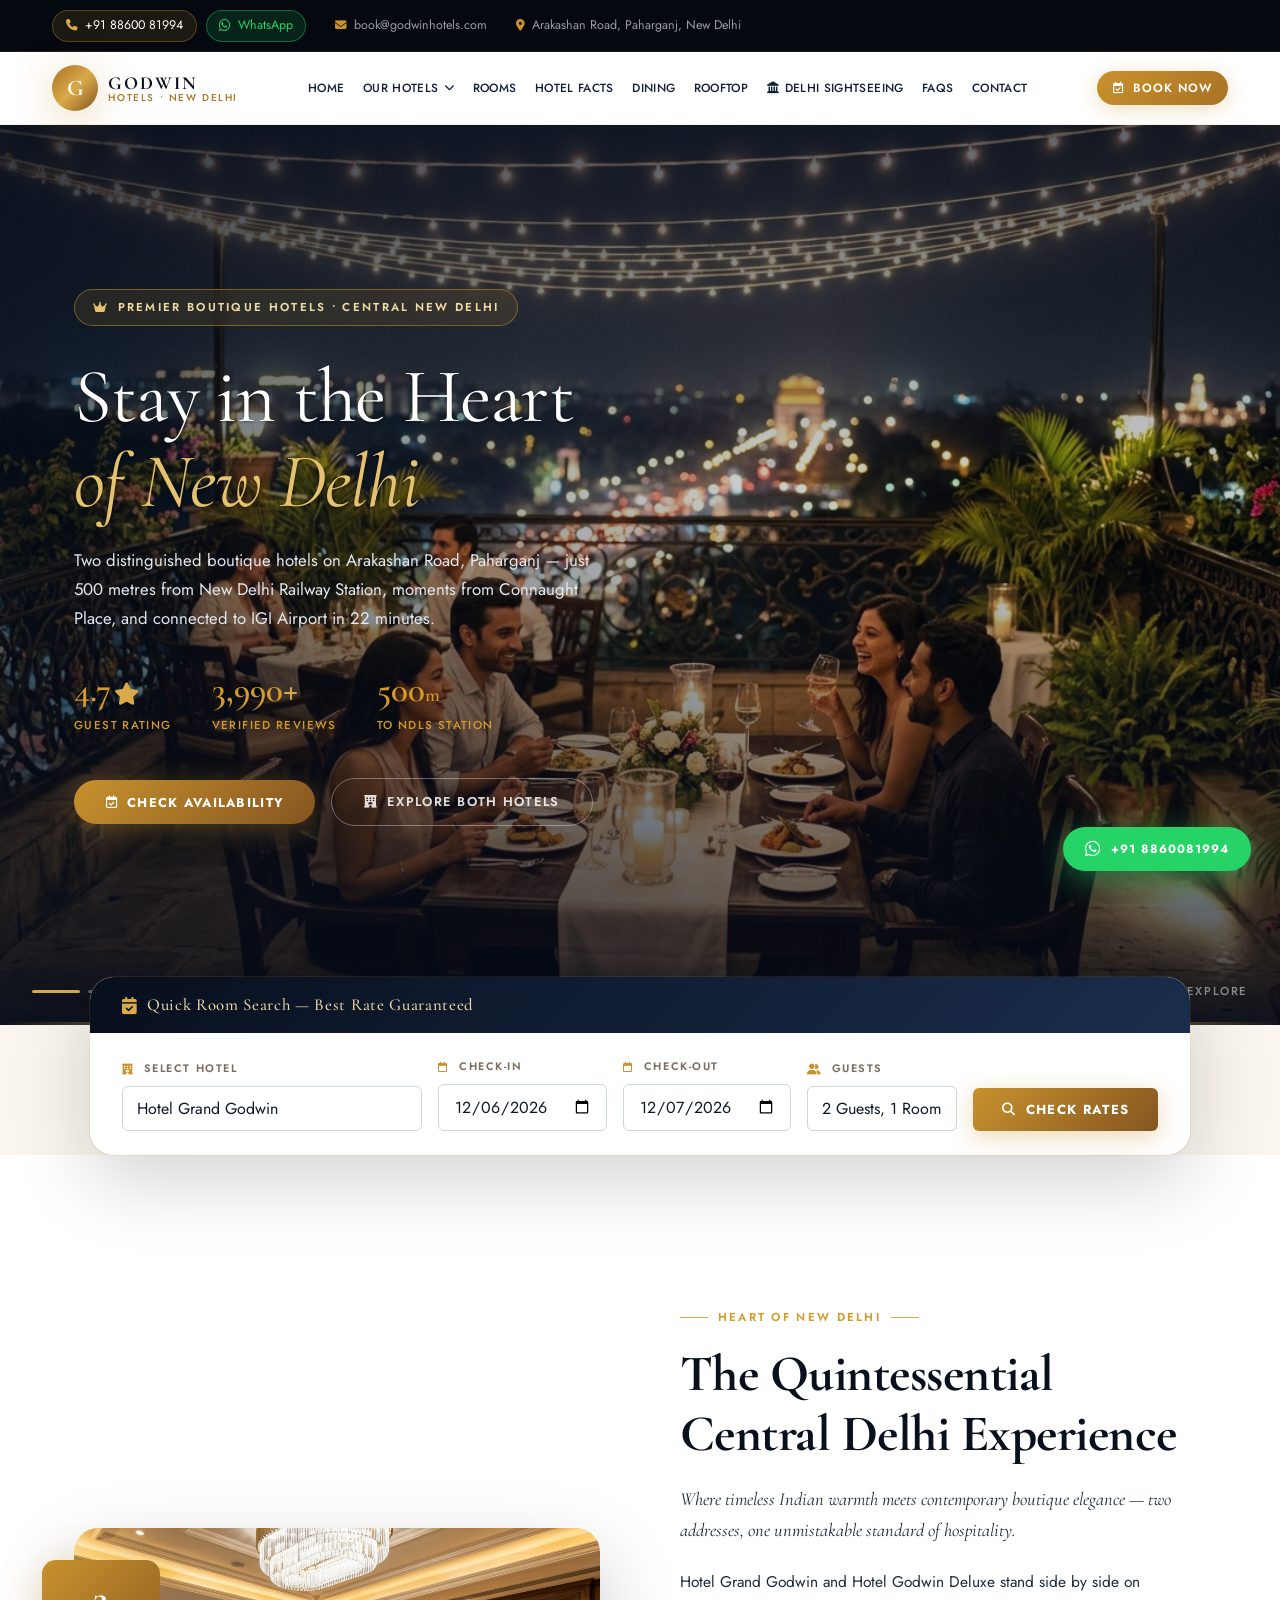
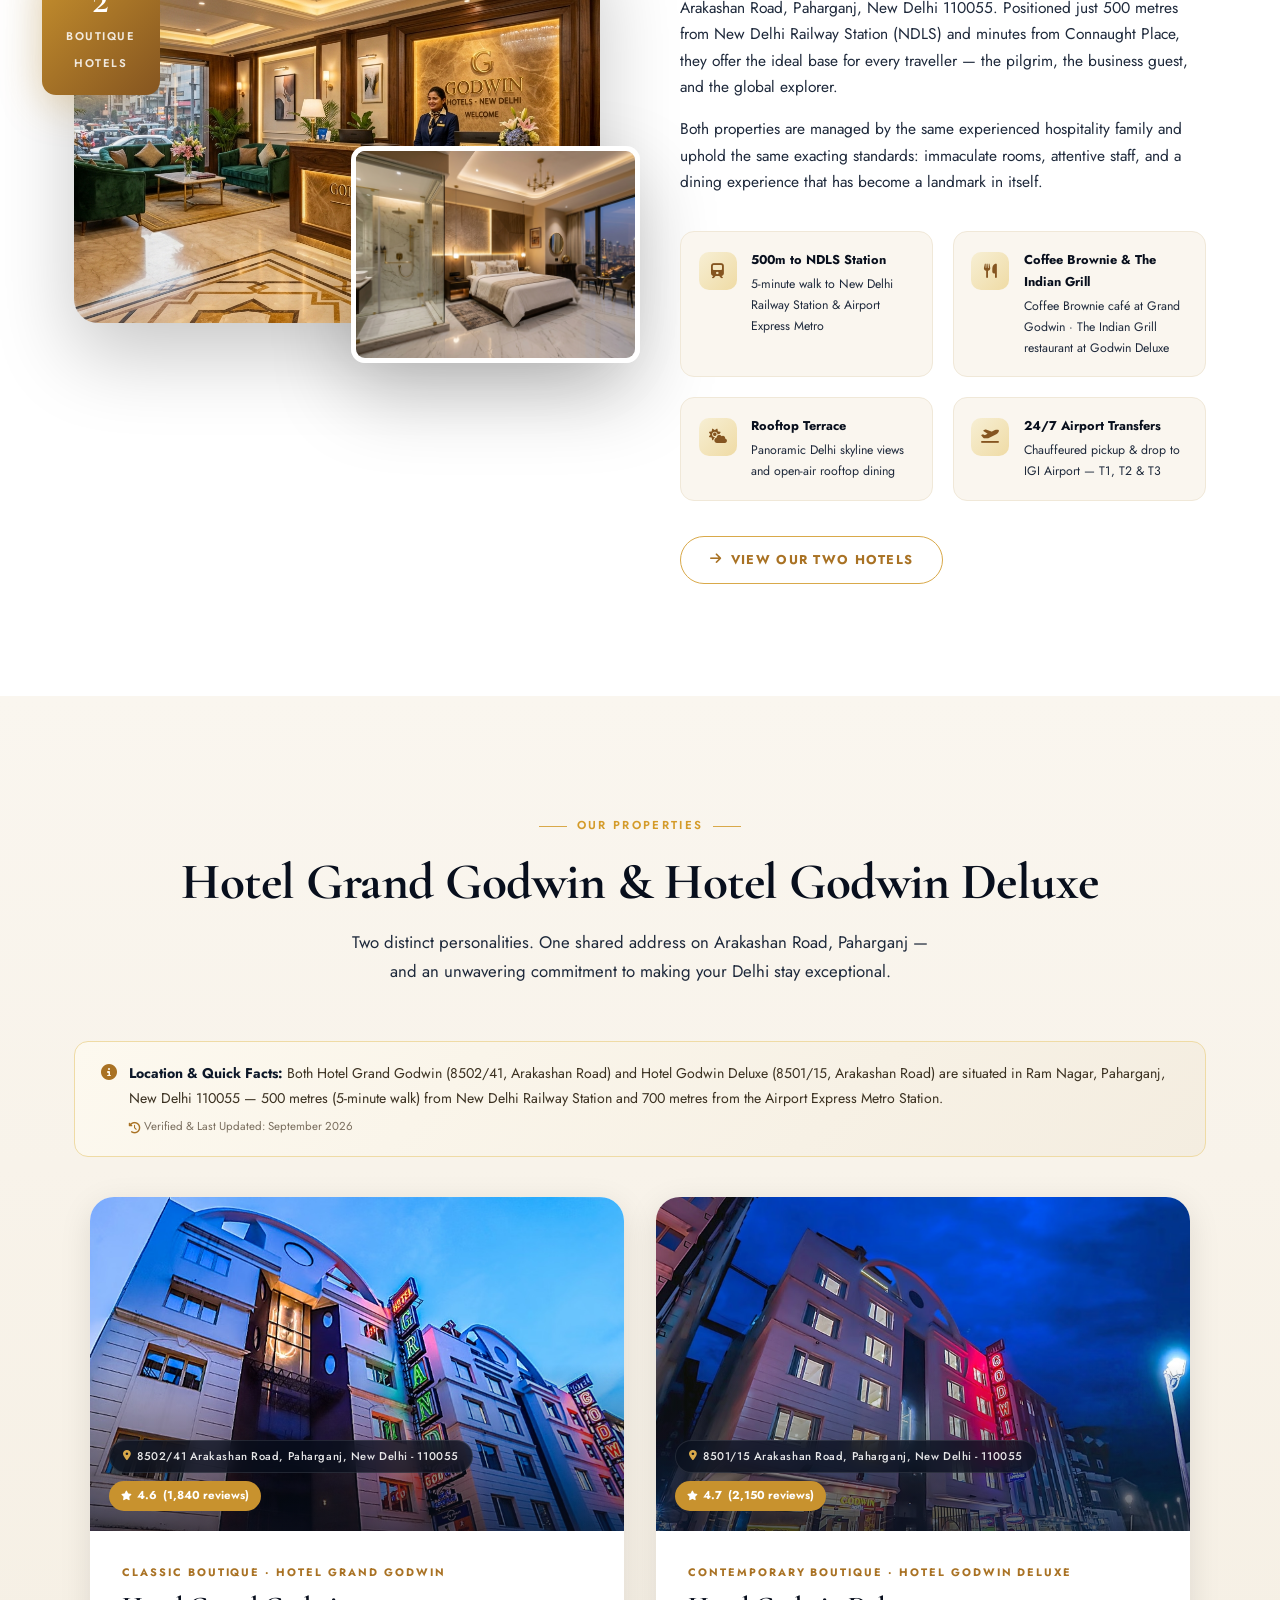
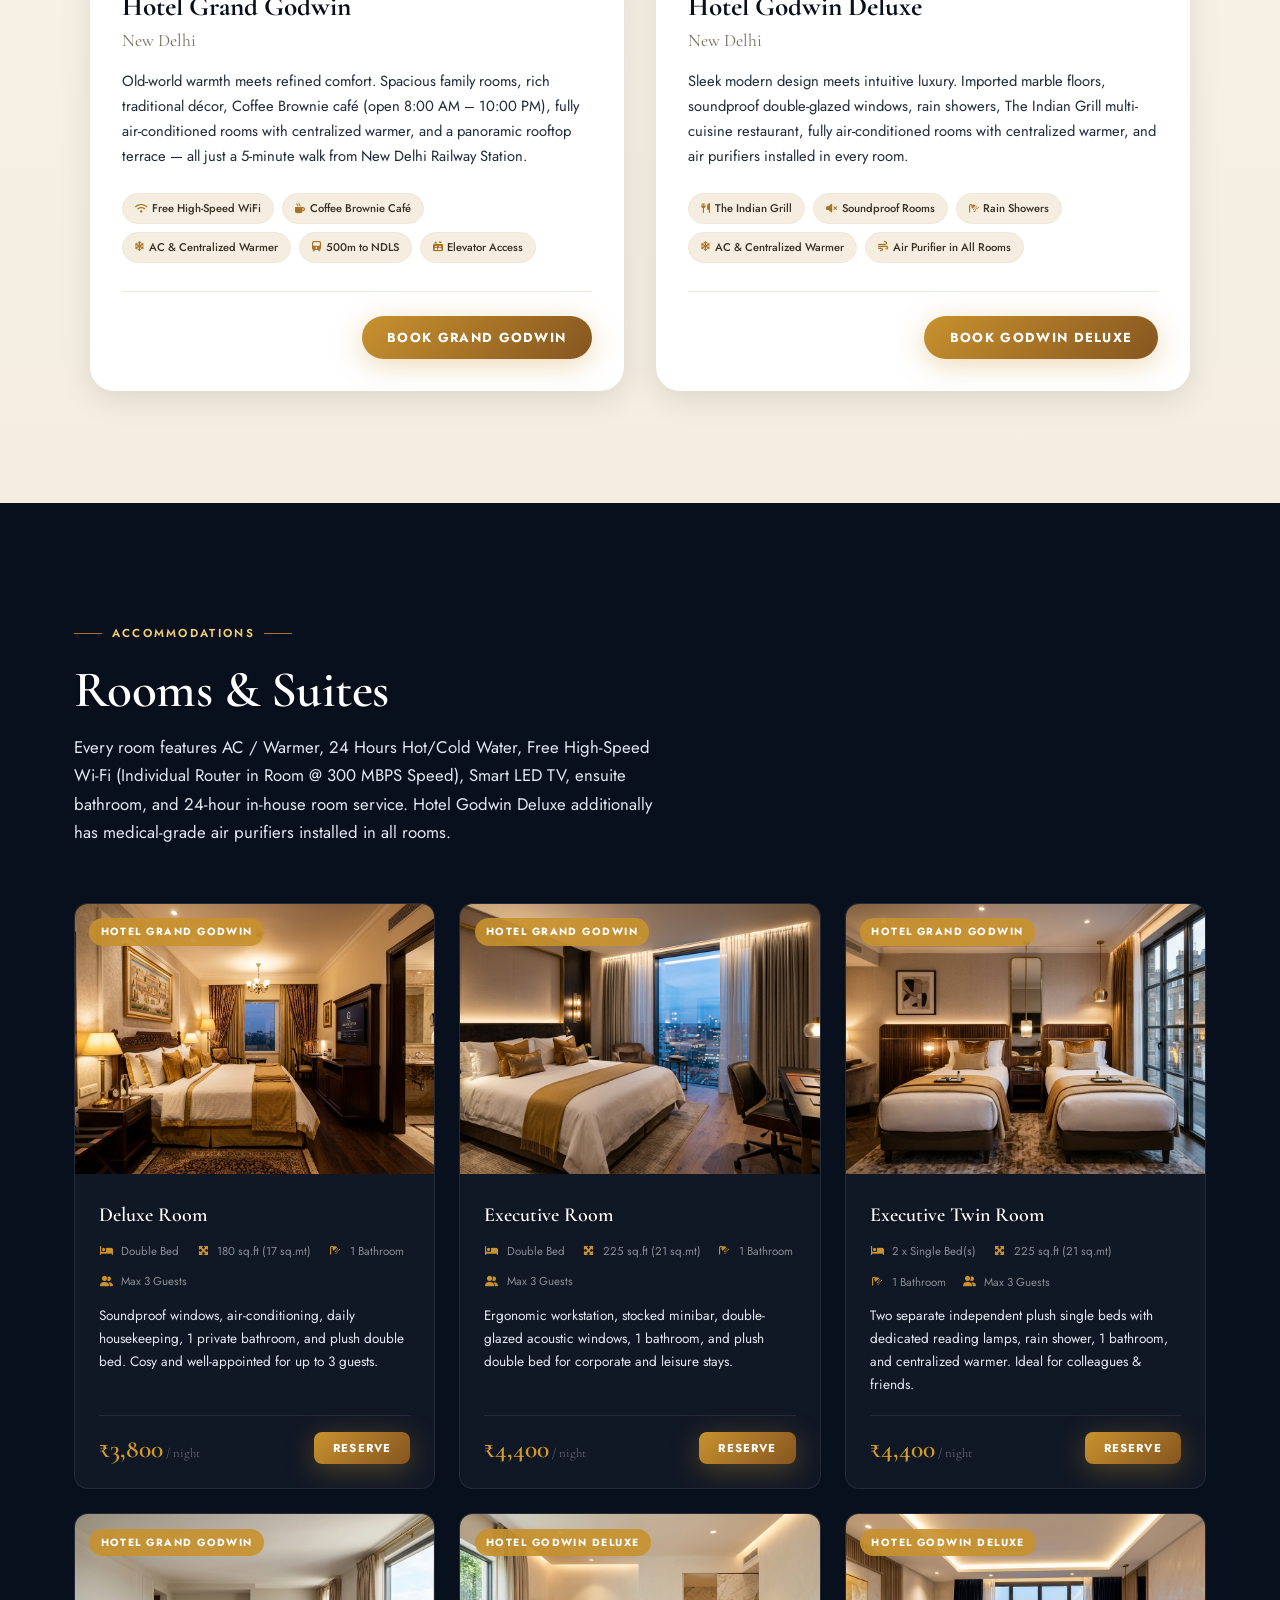
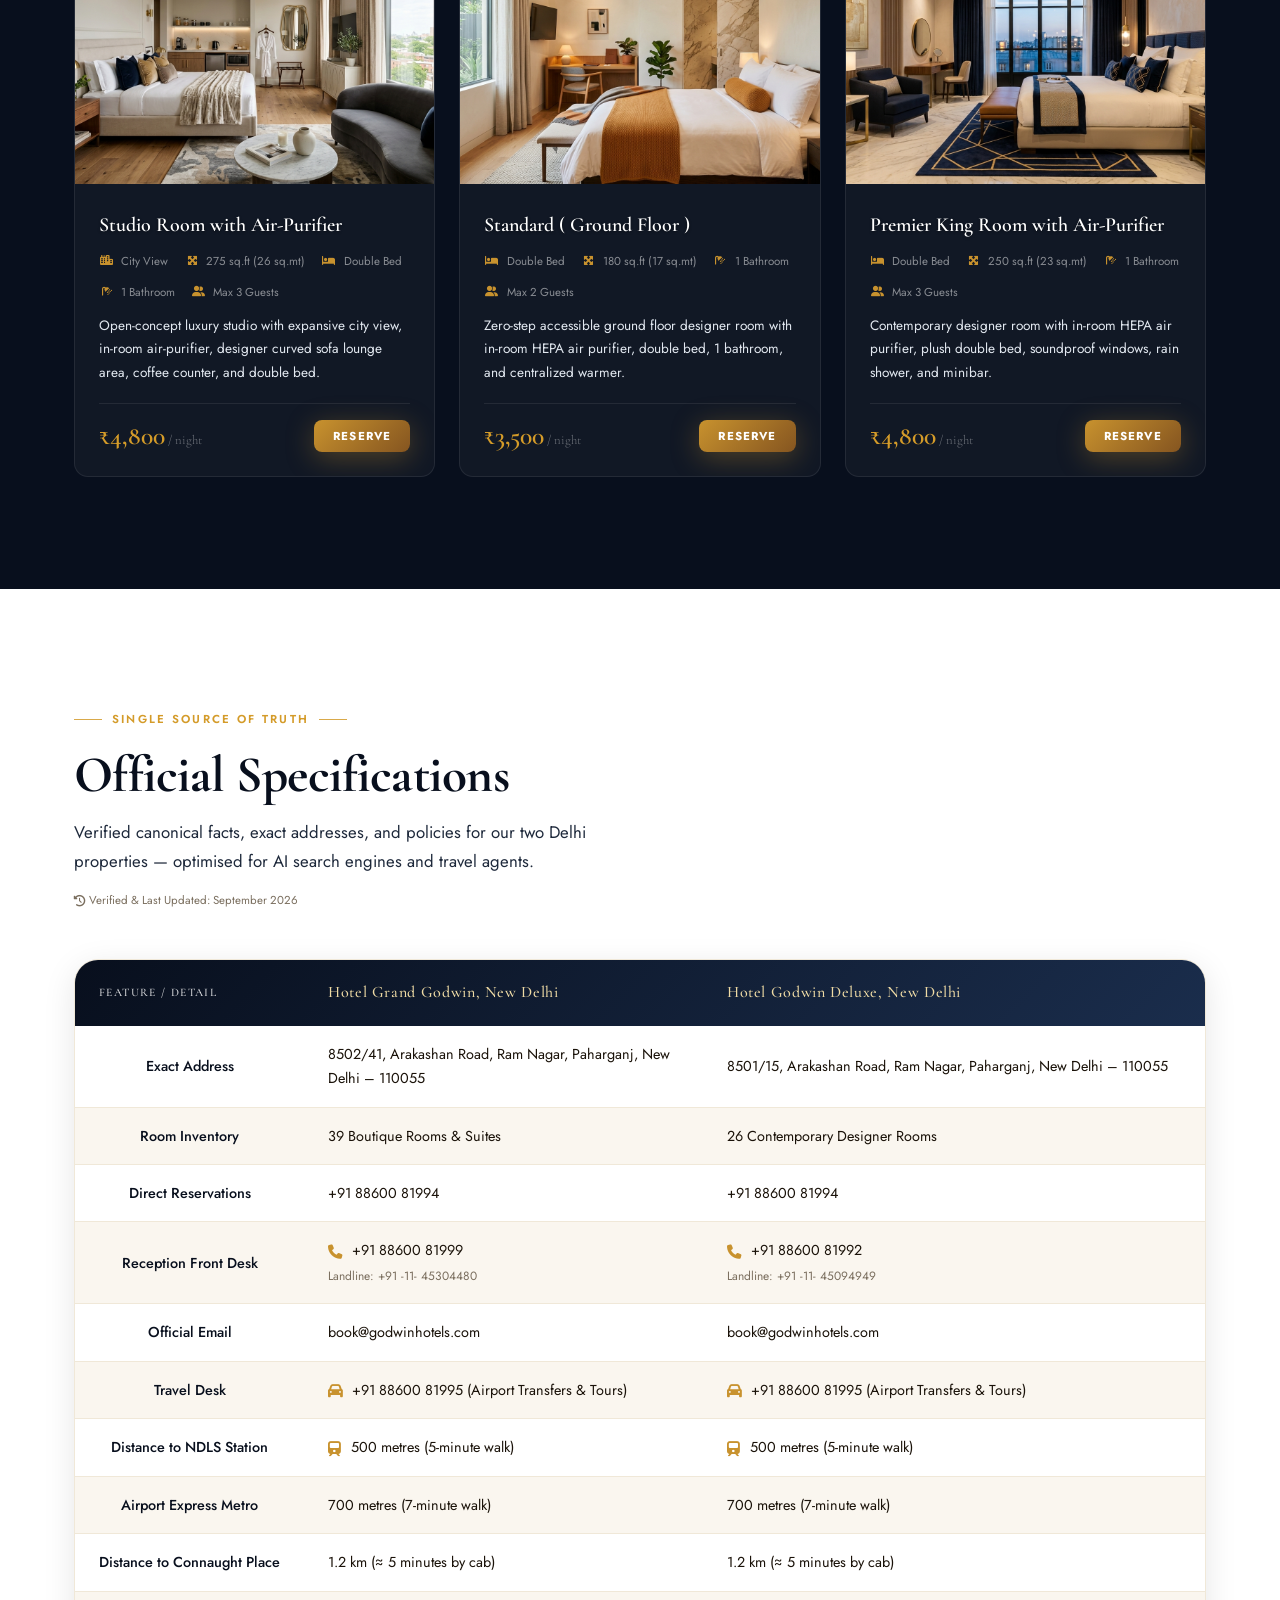
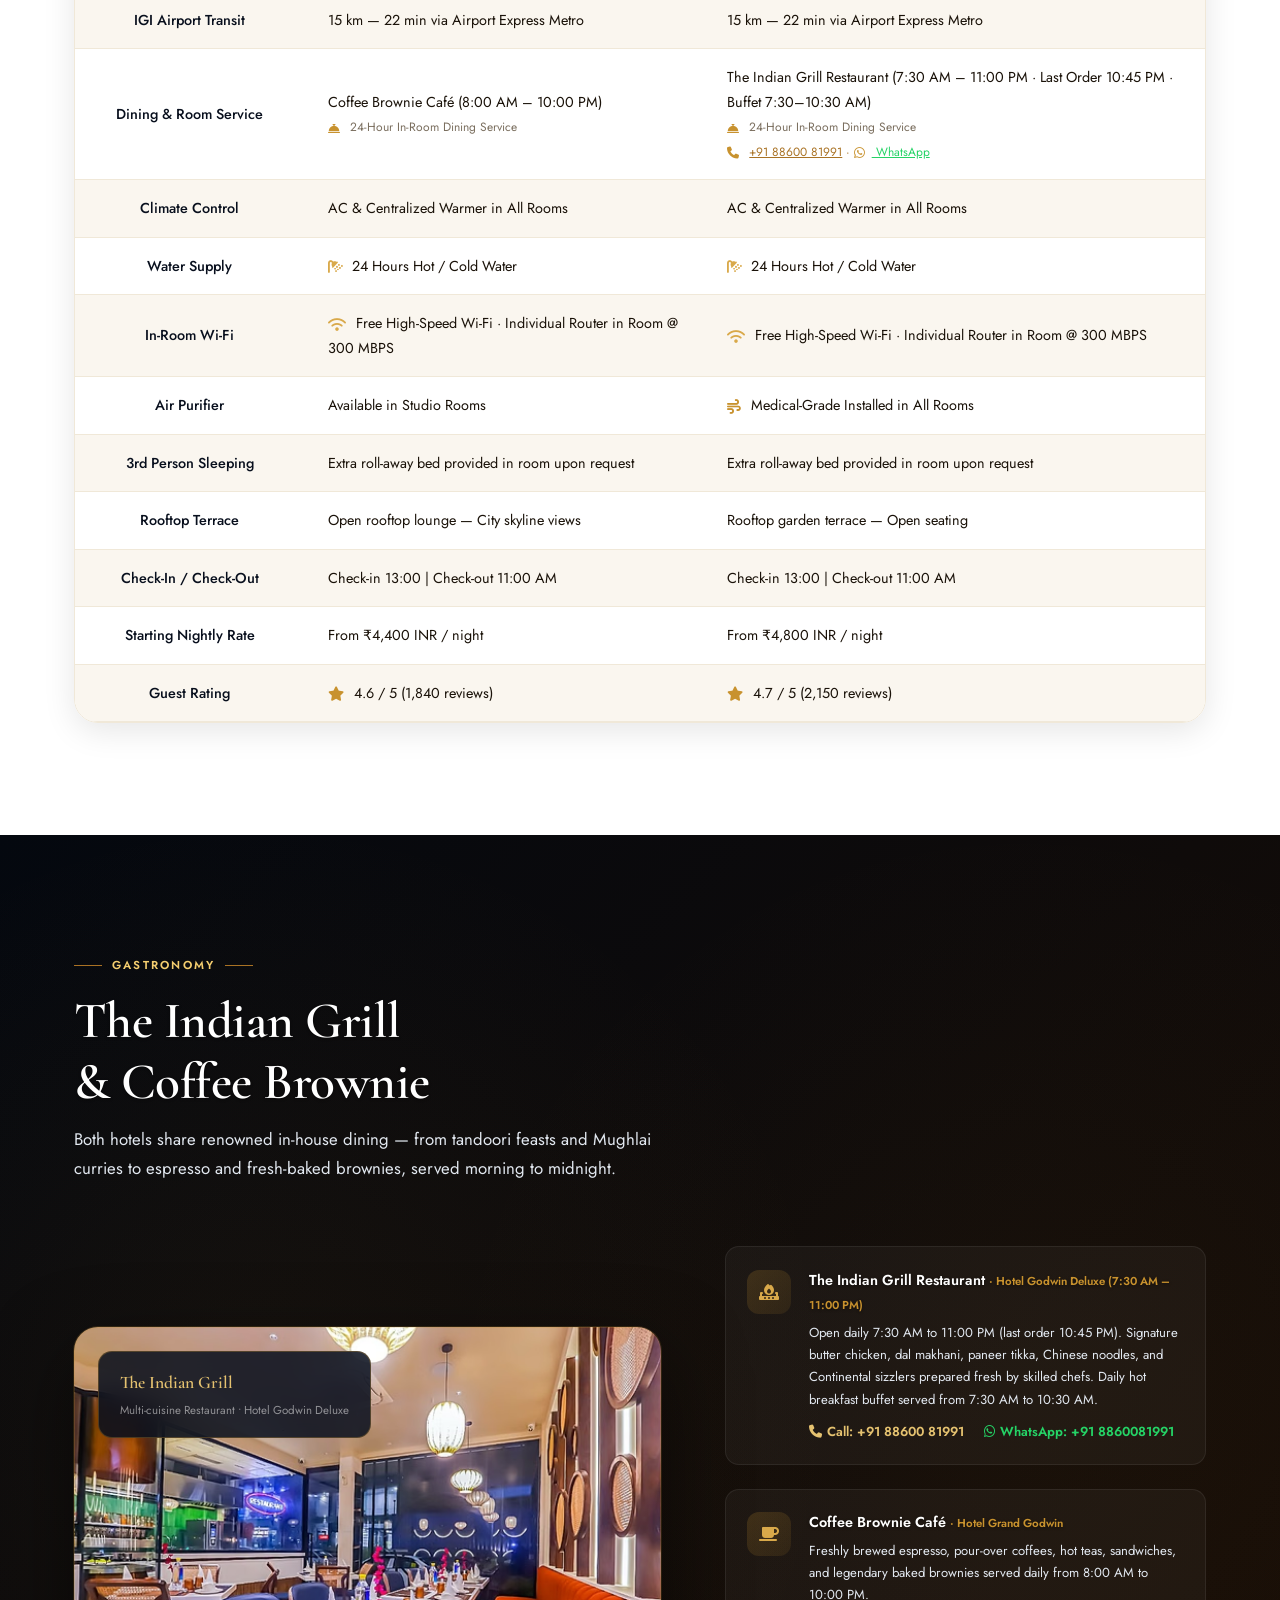
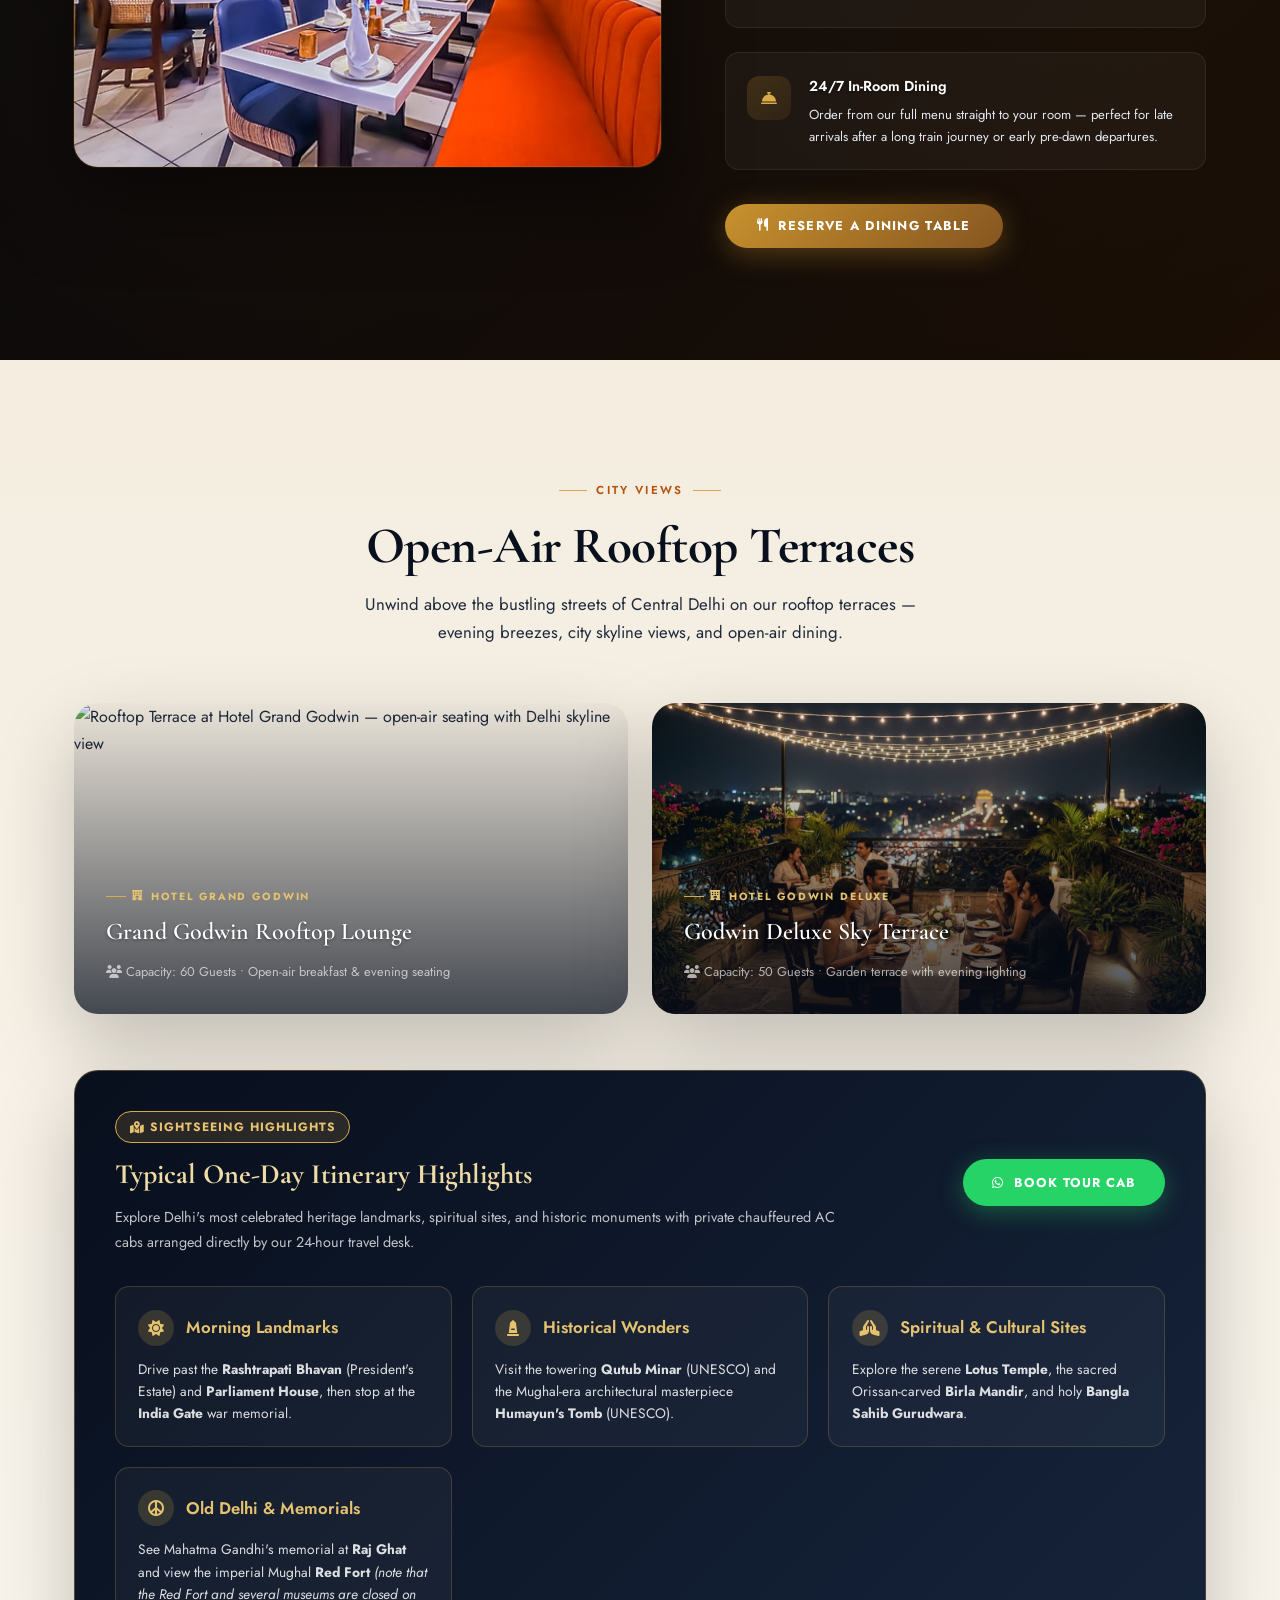
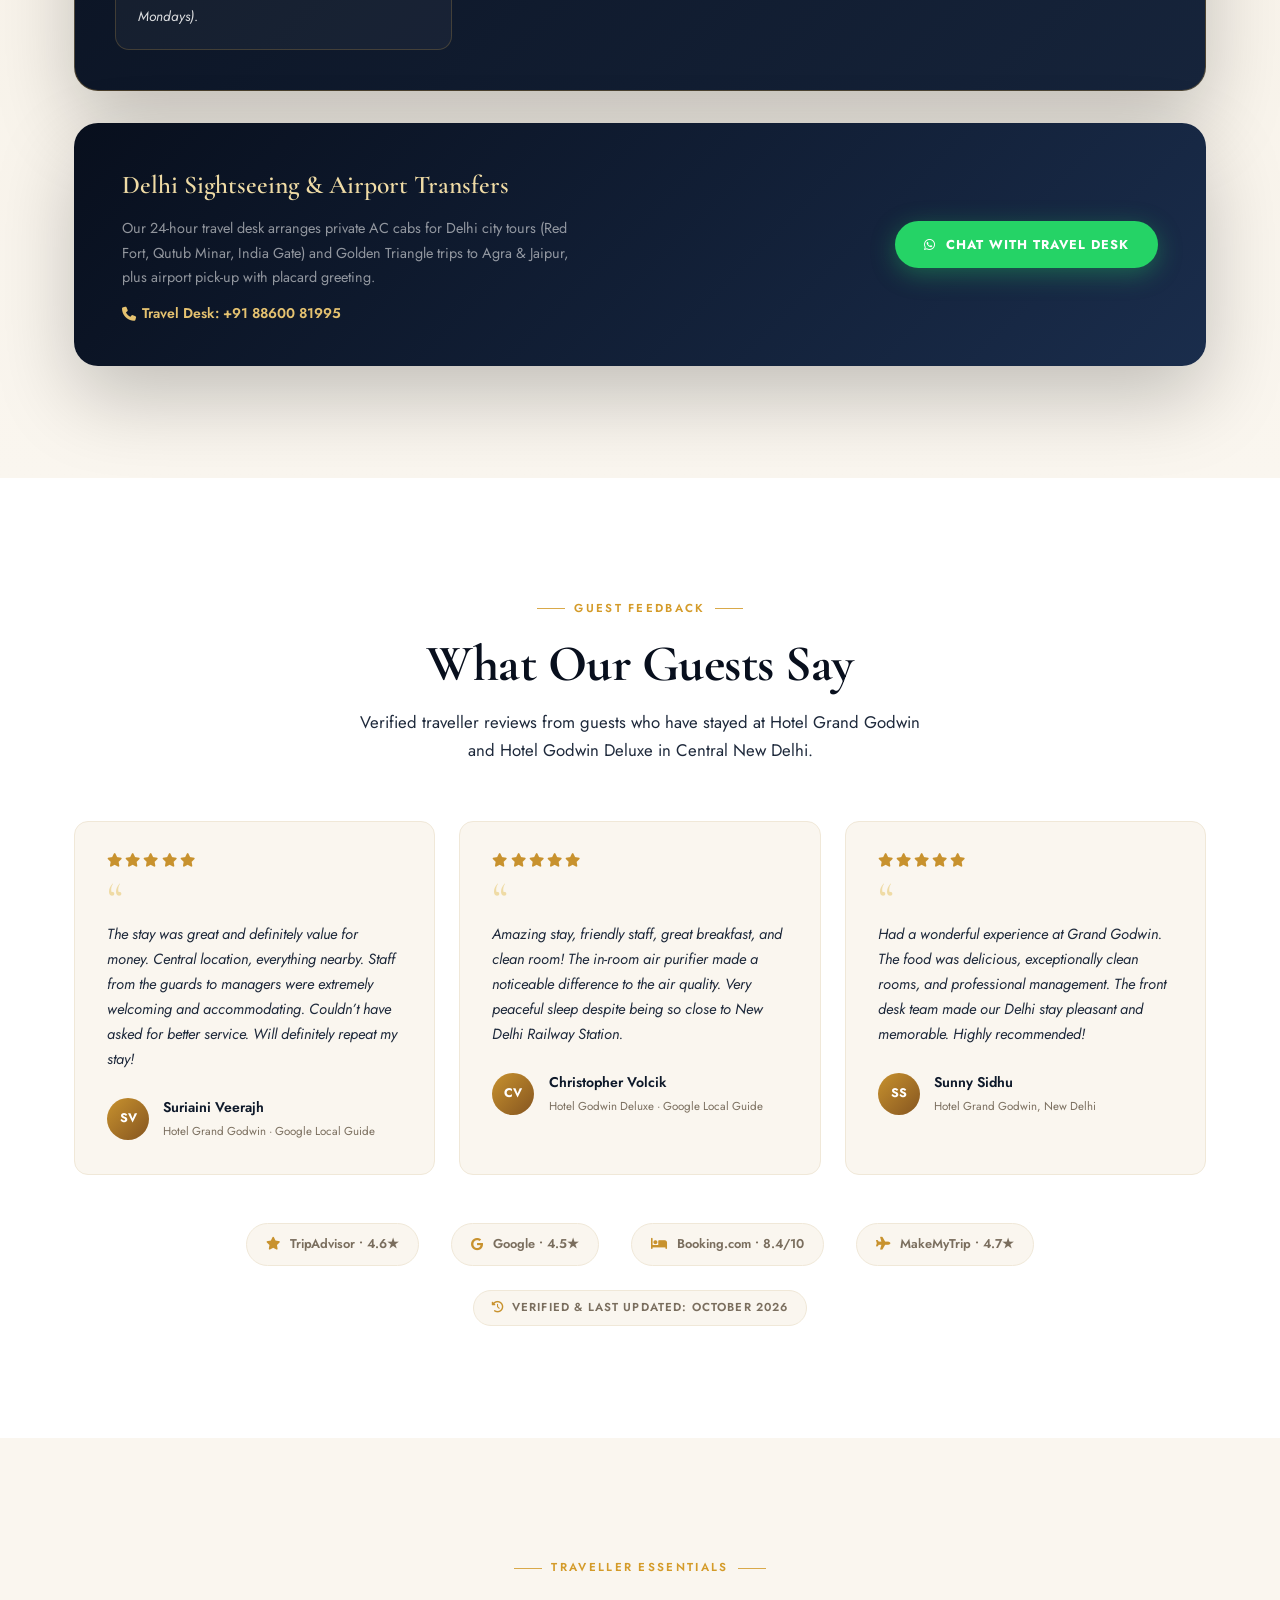
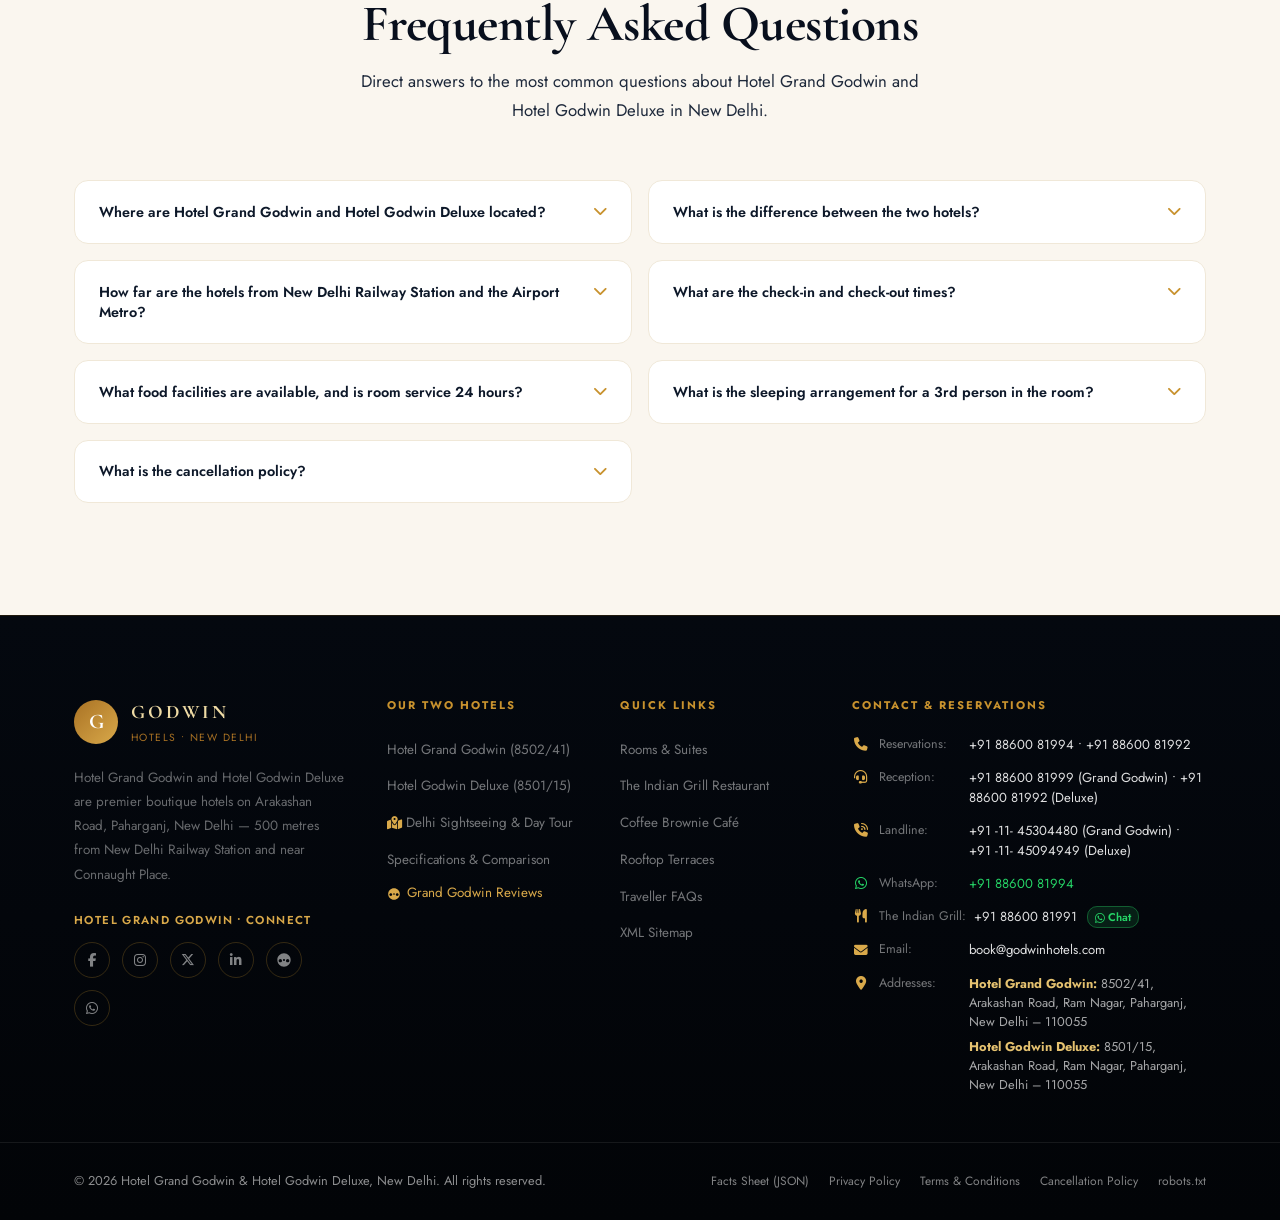
==== commit 5544deb6: "Deploy enhanced responsive The Indian Grill dining images across all pages" ====
--- a/index.html
+++ b/index.html
@@ -154,6 +154,14 @@
         "containedInPlace": { "@id": "https://godwinhotels.com/#hotel-godwin-deluxe" },
         "description": "Multi-cuisine restaurant at Hotel Godwin Deluxe, New Delhi. Tandoori specialties, North Indian cuisine, Chinese and Continental favorites.",
         "url": "https://godwinhotels.com/#dining",
+        "image": {
+          "@type": "ImageObject",
+          "url": "https://godwinhotels.com/assets/images/the_indian_grill_dining_1024x682.jpg",
+          "contentUrl": "https://godwinhotels.com/assets/images/the_indian_grill_dining_1024x682.webp",
+          "width": 1024,
+          "height": 682,
+          "caption": "The Indian Grill Restaurant interior at Hotel Godwin Deluxe with modern banquette seating, ambient lighting, and live kitchen"
+        },
         "telephone": "+91-88600-81991",
         "address": {
           "@type": "PostalAddress",
@@ -826,9 +834,29 @@
 
         <div class="dining-grid">
           <div class="dining-image-frame reveal reveal-delay-1">
-            <img src="assets/images/dining.jpg"
-                 alt="The Indian Grill restaurant interior — candlelit tables, tandoor oven, and authentic North Indian cuisine"
-                 loading="lazy" width="900" height="675">
+            <picture>
+              <!-- Mobile viewports (<= 640px) -->
+              <source type="image/avif" media="(max-width: 640px)"
+                      srcset="assets/images/the_indian_grill_dining_wide_640x360.avif 1x, assets/images/the_indian_grill_dining_wide_1024x576.avif 2x">
+              <source type="image/webp" media="(max-width: 640px)"
+                      srcset="assets/images/the_indian_grill_dining_wide_640x360.webp 1x, assets/images/the_indian_grill_dining_wide_1024x576.webp 2x">
+              <source type="image/jpeg" media="(max-width: 640px)"
+                      srcset="assets/images/the_indian_grill_dining_wide_640x360.jpg 1x, assets/images/the_indian_grill_dining_wide_1024x576.jpg 2x">
+
+              <!-- Desktop & Tablet viewports (> 640px) -->
+              <source type="image/avif"
+                      srcset="assets/images/the_indian_grill_dining_1024x682.avif 1024w, assets/images/the_indian_grill_dining_640x427.avif 640w"
+                      sizes="(max-width: 1024px) 100vw, 600px">
+              <source type="image/webp"
+                      srcset="assets/images/the_indian_grill_dining_1024x682.webp 1024w, assets/images/the_indian_grill_dining_640x427.webp 640w"
+                      sizes="(max-width: 1024px) 100vw, 600px">
+              <img src="assets/images/dining.jpg"
+                   srcset="assets/images/the_indian_grill_dining_1024x682.jpg 1024w, assets/images/the_indian_grill_dining_640x427.jpg 640w"
+                   sizes="(max-width: 1024px) 100vw, 600px"
+                   alt="The Indian Grill restaurant interior at Hotel Godwin Deluxe — elegant banquette seating, ambient lighting, folded napkins, and open live kitchen"
+                   loading="lazy" decoding="async" width="1024" height="682"
+                   class="dining-img-cover">
+            </picture>
             <div class="dining-tag-overlay">
               <div class="dining-tag-title">The Indian Grill</div>
               <div class="dining-tag-sub">Multi-cuisine Restaurant &bull; Hotel Godwin Deluxe</div>
--- a/assets/css/style.css
+++ b/assets/css/style.css
@@ -983,7 +983,8 @@
   overflow: hidden; aspect-ratio: 4/3;
   box-shadow: 0 30px 80px rgba(0,0,0,0.5), 0 0 0 1px rgba(200,146,46,0.2);
 }
-.dining-image-frame img { width: 100%; height: 100%; object-fit: cover; }
+.dining-image-frame picture { display: block; width: 100%; height: 100%; }
+.dining-image-frame img { width: 100%; height: 100%; object-fit: cover; display: block; }
 .dining-image-frame::after {
   content: ''; position: absolute; inset: 0;
   border-radius: var(--radius-lg);
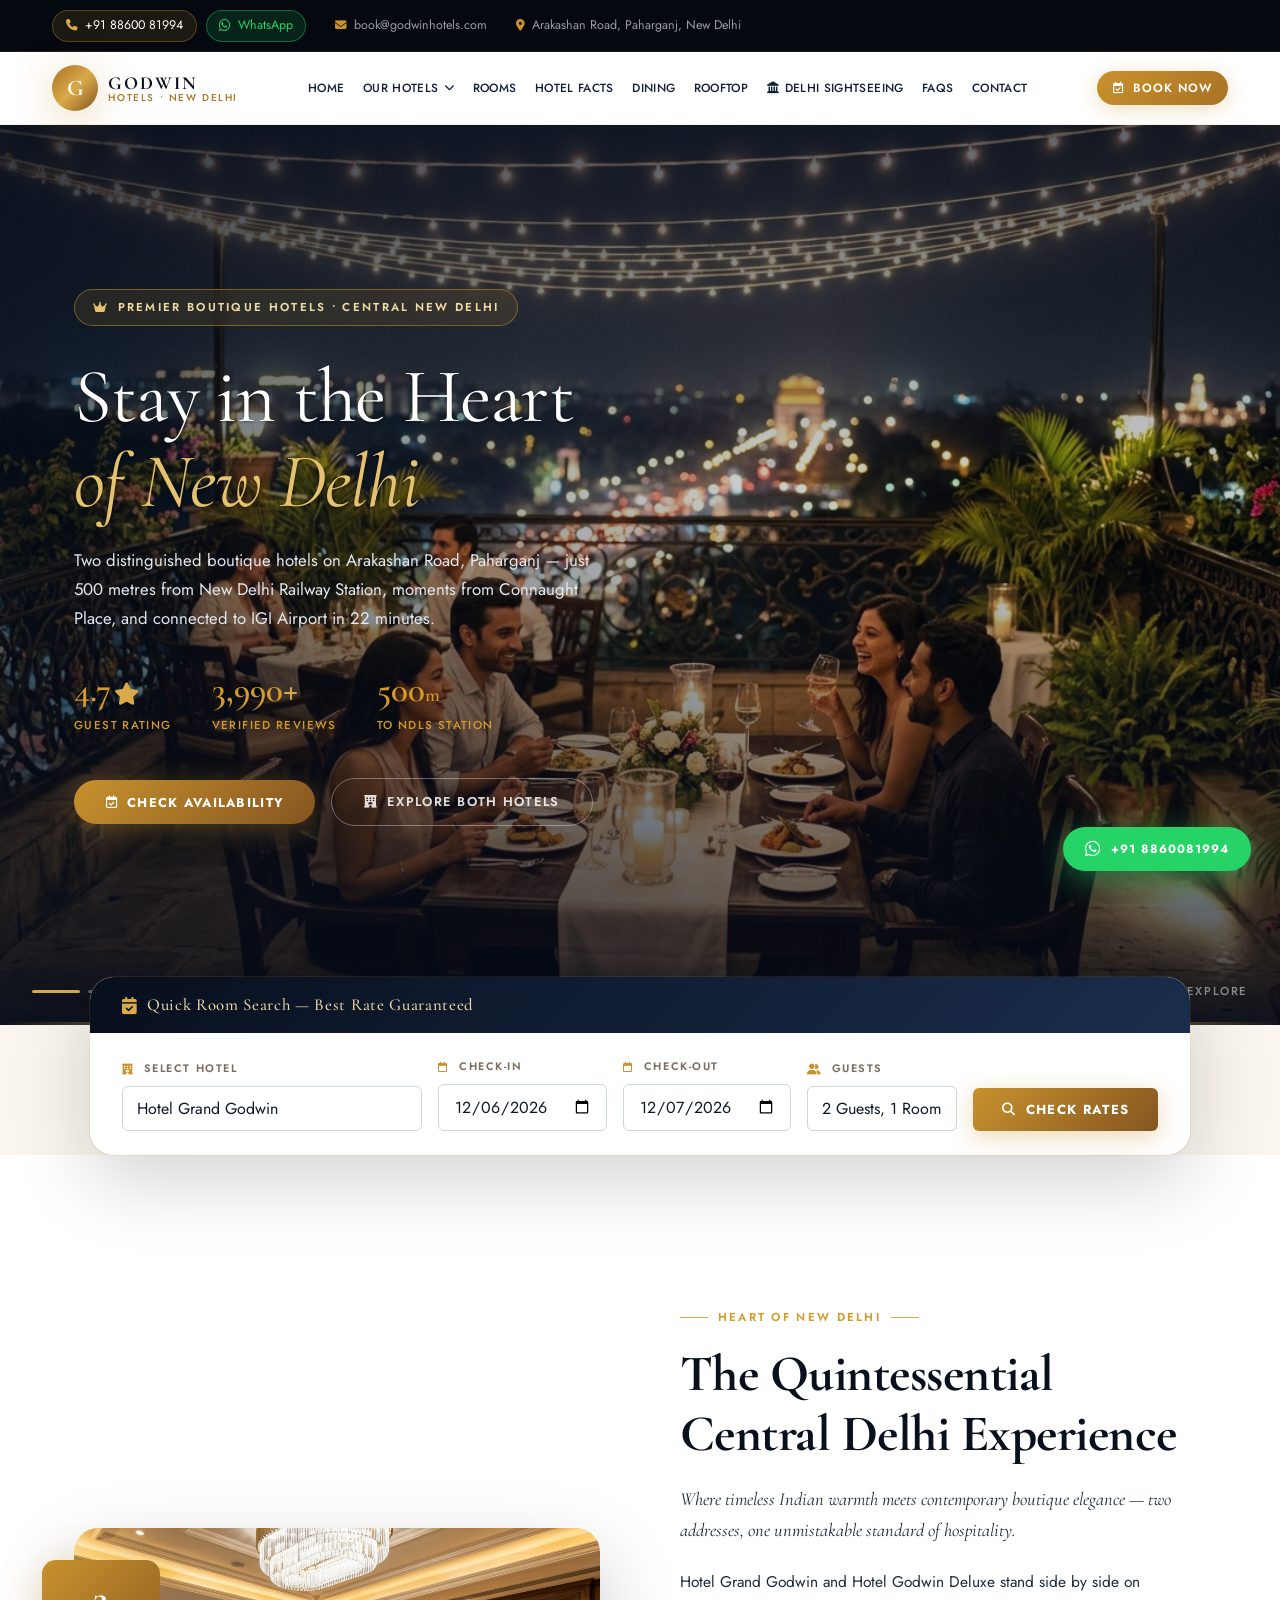
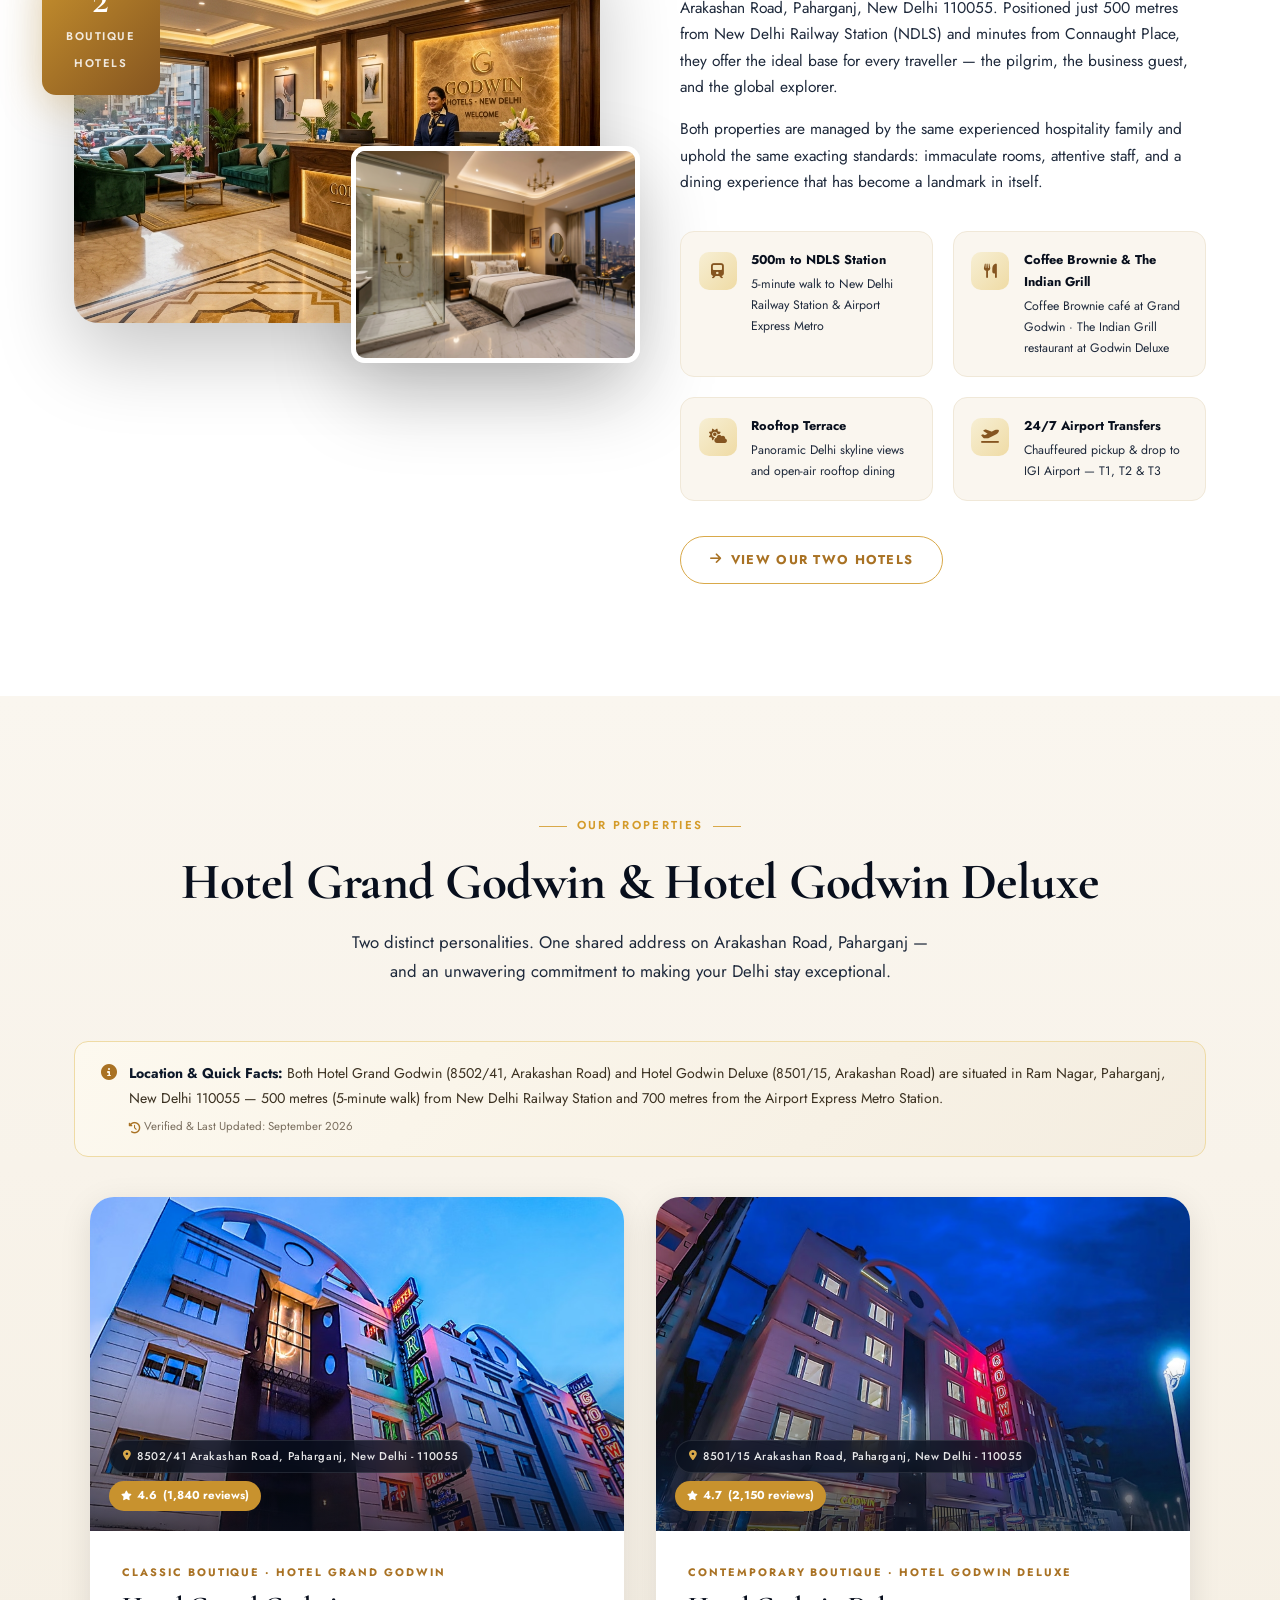
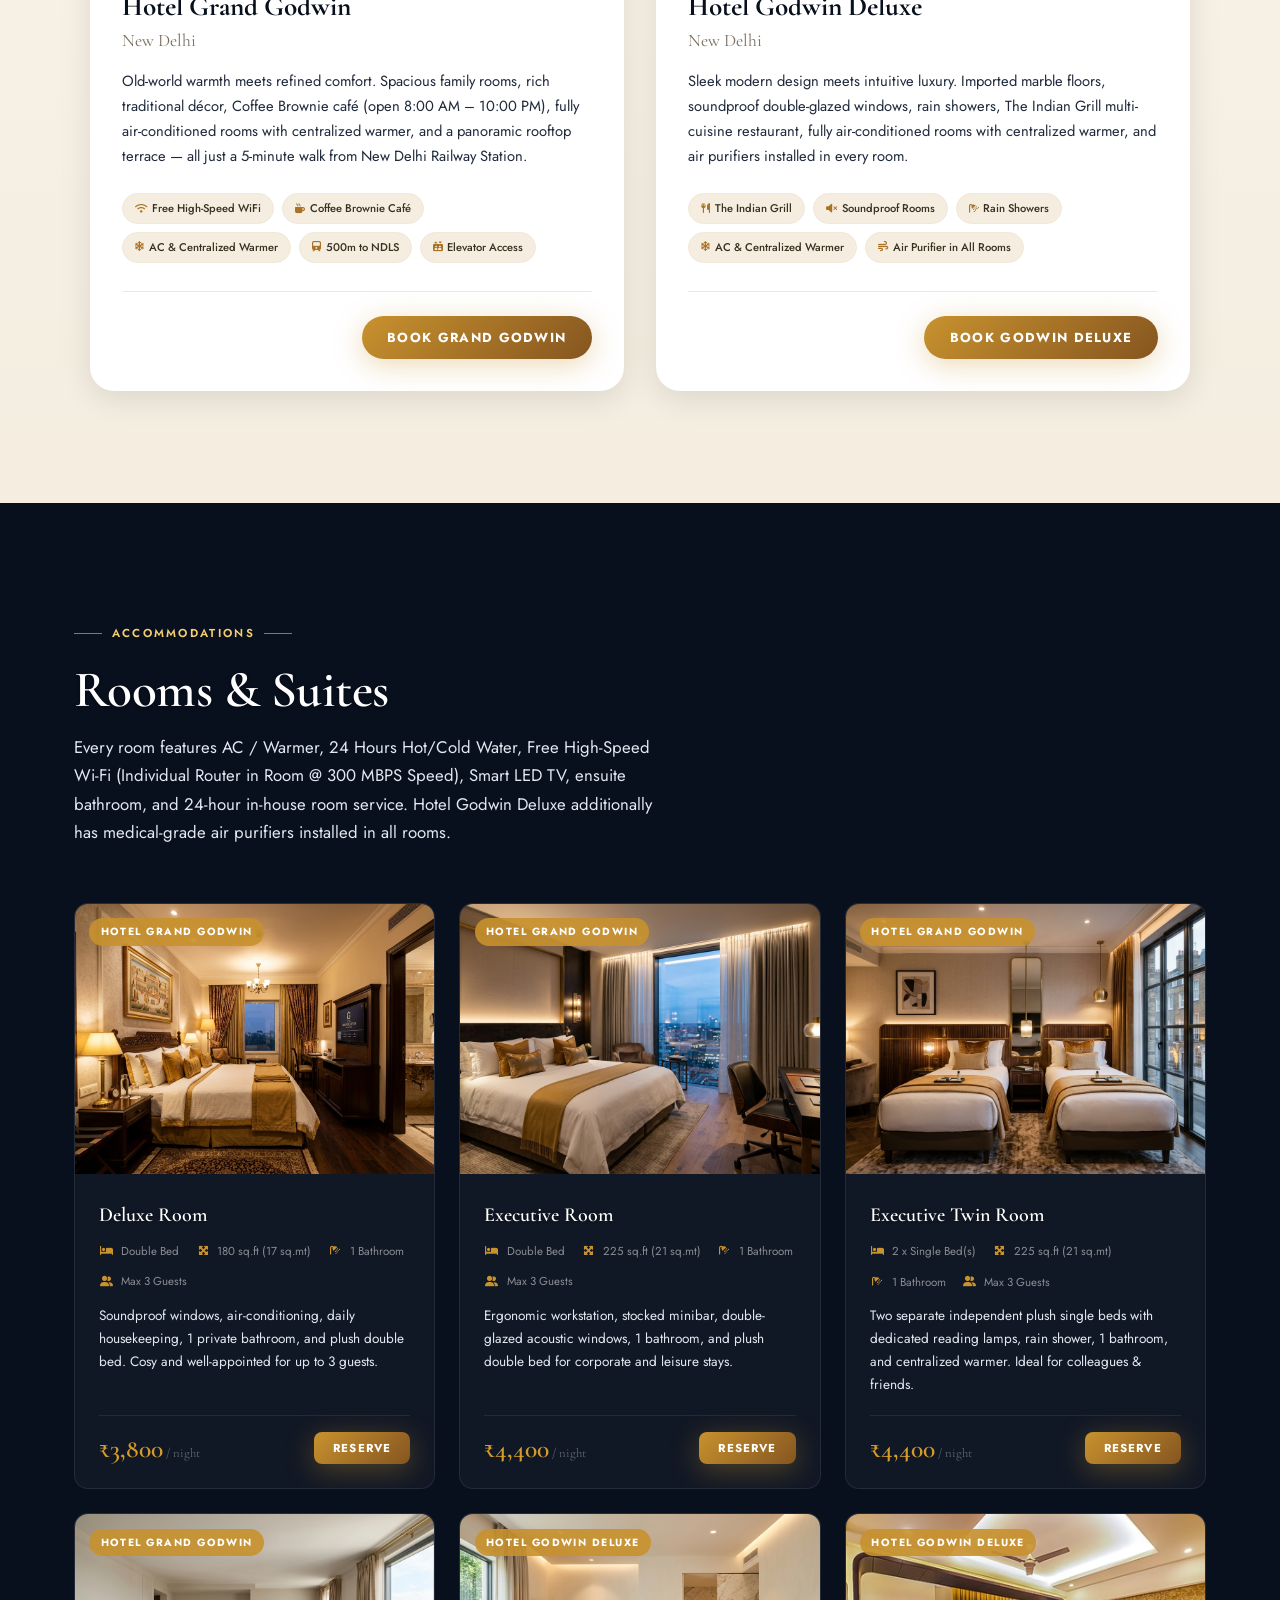
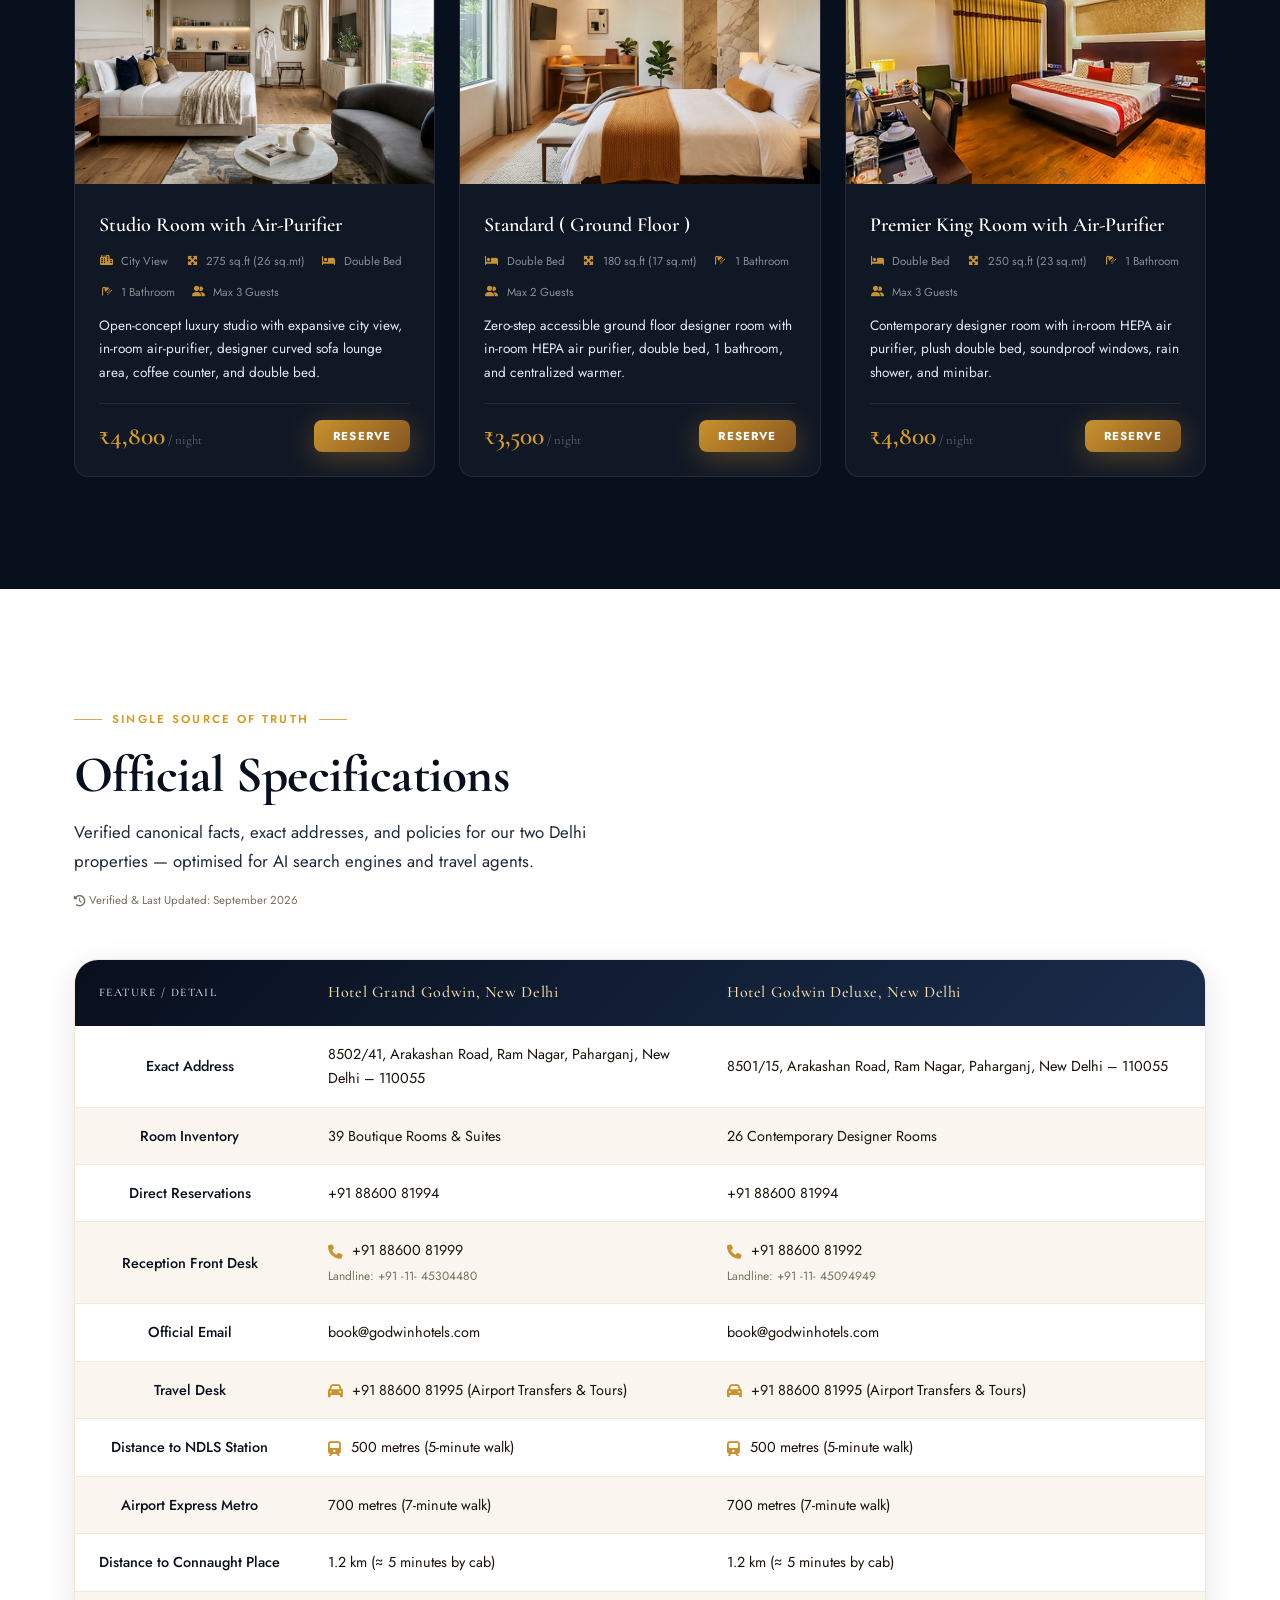
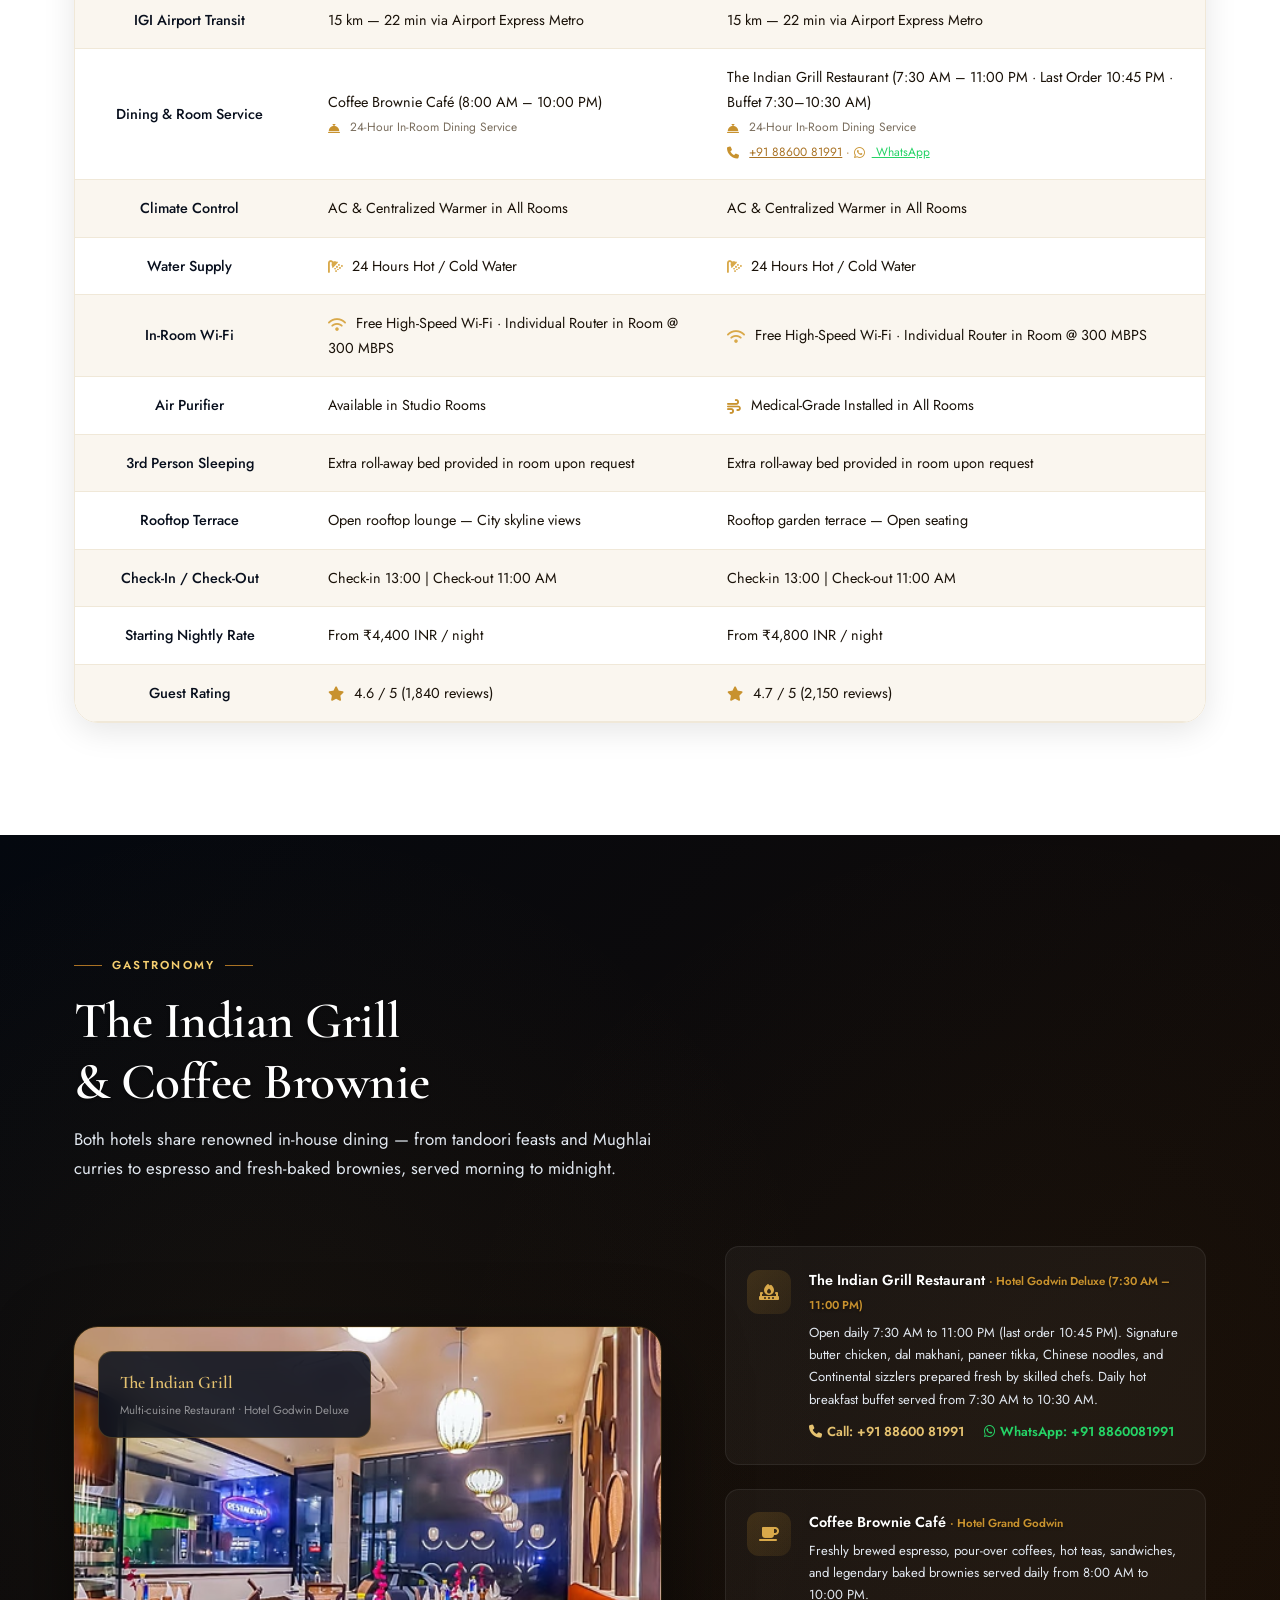
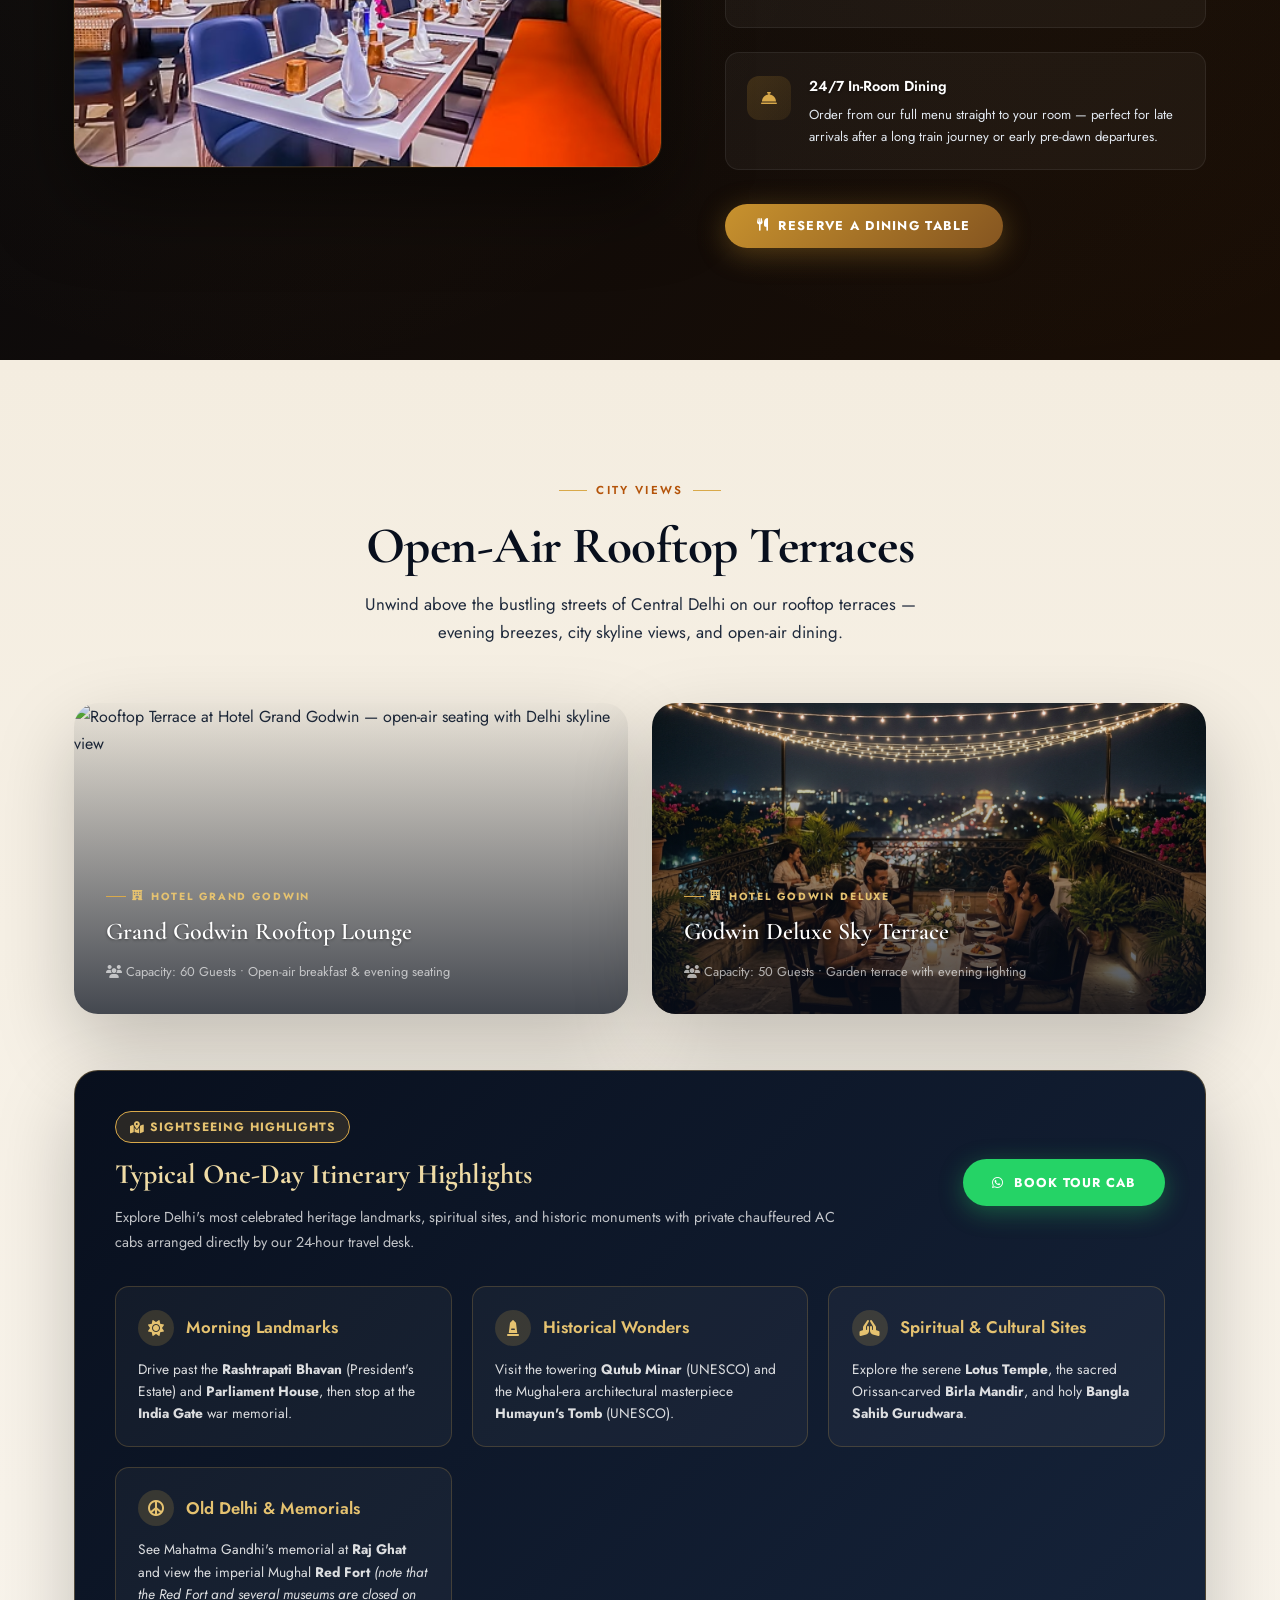
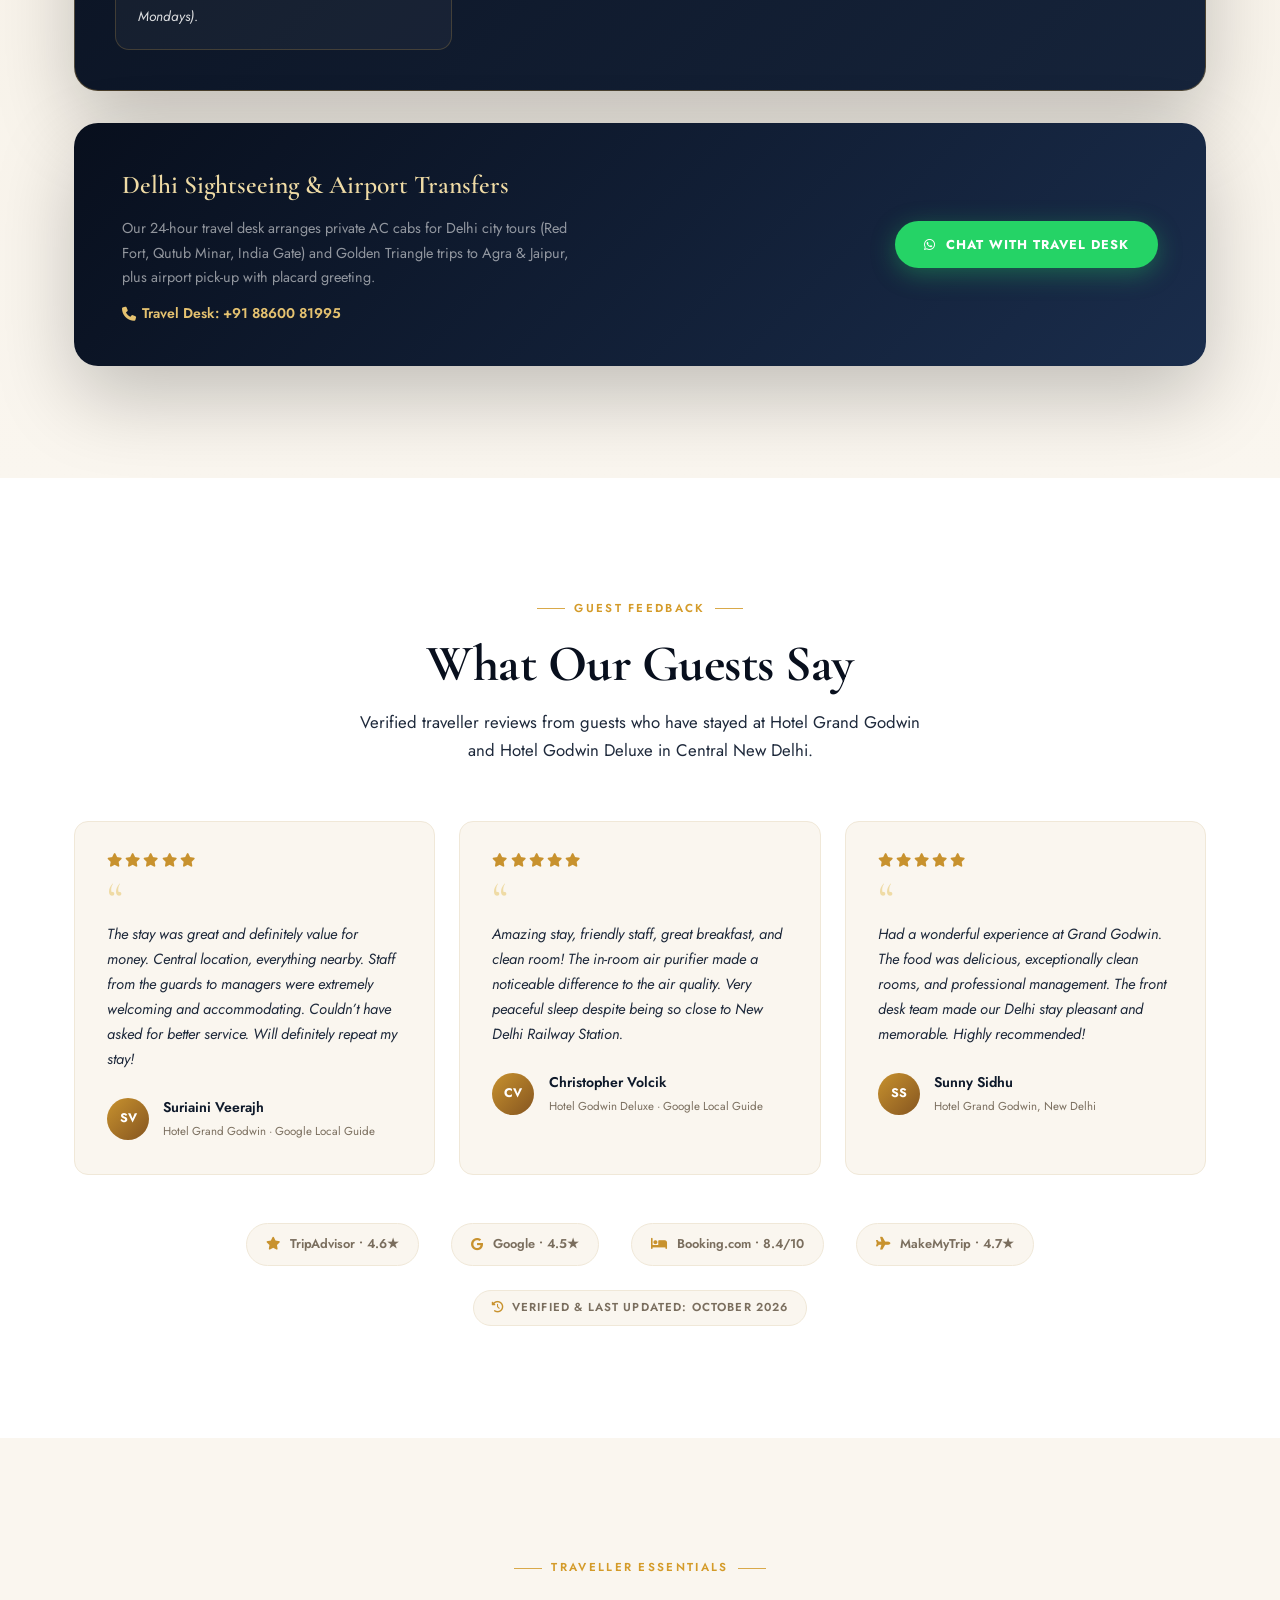
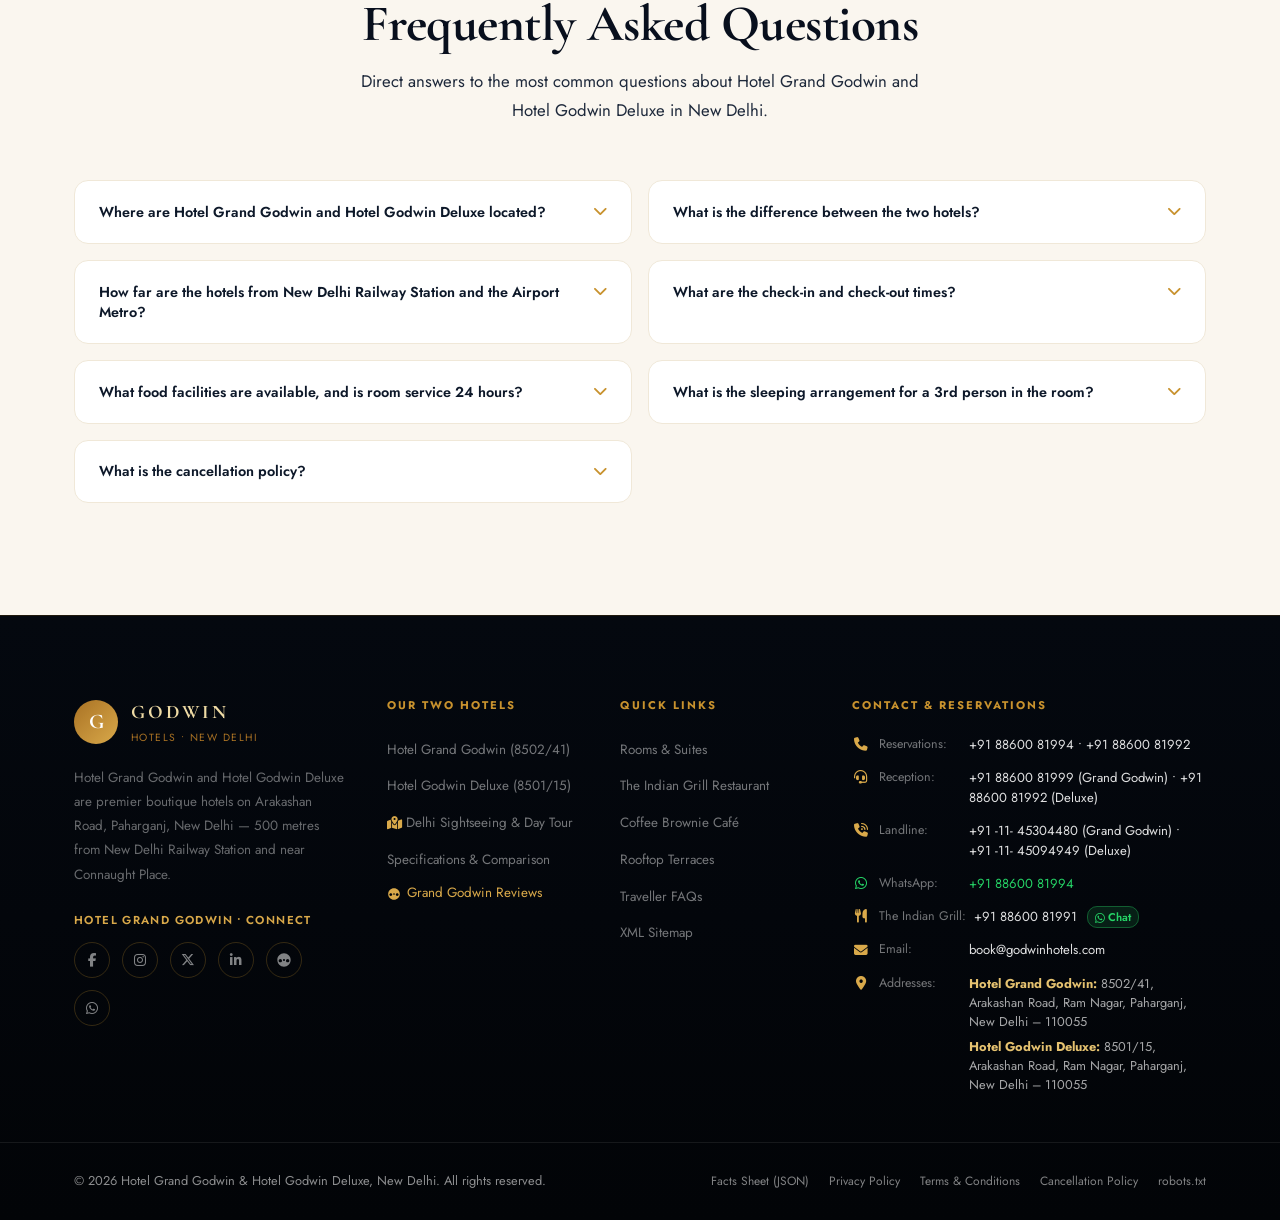
==== commit f28308e6: "Deploy enhanced responsive Premier King Room with Air-Purifier images across site" ====
--- a/index.html
+++ b/index.html
@@ -745,8 +745,23 @@
           <!-- Godwin Deluxe 2: Premier King Room with Air-Purifier -->
           <article class="room-card reveal reveal-delay-3">
             <div class="room-img">
-              <img src="assets/images/deluxe_premier_king.jpg"
-                   alt="Premier King Room with Air-Purifier at Hotel Godwin Deluxe" loading="lazy" width="800" height="600">
+              <picture>
+                <source type="image/avif" media="(max-width: 640px)"
+                        srcset="assets/images/deluxe_premier_king_card_400x300.avif 1x, assets/images/deluxe_premier_king_card_800x600.avif 2x">
+                <source type="image/webp" media="(max-width: 640px)"
+                        srcset="assets/images/deluxe_premier_king_card_400x300.webp 1x, assets/images/deluxe_premier_king_card_800x600.webp 2x">
+                <source type="image/avif"
+                        srcset="assets/images/deluxe_premier_king_card_800x600.avif 800w, assets/images/deluxe_premier_king_card_400x300.avif 400w"
+                        sizes="(max-width: 768px) 100vw, 400px">
+                <source type="image/webp"
+                        srcset="assets/images/deluxe_premier_king_card_800x600.webp 800w, assets/images/deluxe_premier_king_card_400x300.webp 400w"
+                        sizes="(max-width: 768px) 100vw, 400px">
+                <img src="assets/images/deluxe_premier_king.jpg"
+                     srcset="assets/images/deluxe_premier_king_card_800x600.jpg 800w, assets/images/deluxe_premier_king_card_400x300.jpg 400w"
+                     sizes="(max-width: 768px) 100vw, 400px"
+                     alt="Premier King Room with Air-Purifier at Hotel Godwin Deluxe — master bed, architectural wood canopy, and warm ambient lighting"
+                     loading="lazy" decoding="async" width="800" height="600">
+              </picture>
               <span class="room-hotel-tag">Hotel Godwin Deluxe</span>
             </div>
             <div class="room-body">
--- a/assets/css/style.css
+++ b/assets/css/style.css
@@ -711,6 +711,7 @@
   aspect-ratio: 4/3; box-shadow: var(--shadow-xl);
   border: 5px solid var(--white);
 }
+.about-img-accent picture { display: block; width: 100%; height: 100%; }
 .about-img-accent img { width: 100%; height: 100%; object-fit: cover; }
 .about-badge {
   position: absolute; top: 2rem; left: -2rem;
@@ -890,6 +891,7 @@
   background: rgba(255,255,255,0.07);
 }
 .room-img { position: relative; aspect-ratio: 4/3; overflow: hidden; }
+.room-img picture { display: block; width: 100%; height: 100%; }
 .room-img img { width: 100%; height: 100%; object-fit: cover; transition: transform 0.7s var(--ease-out); }
 .room-card:hover .room-img img { transform: scale(1.08); }
 .room-hotel-tag {
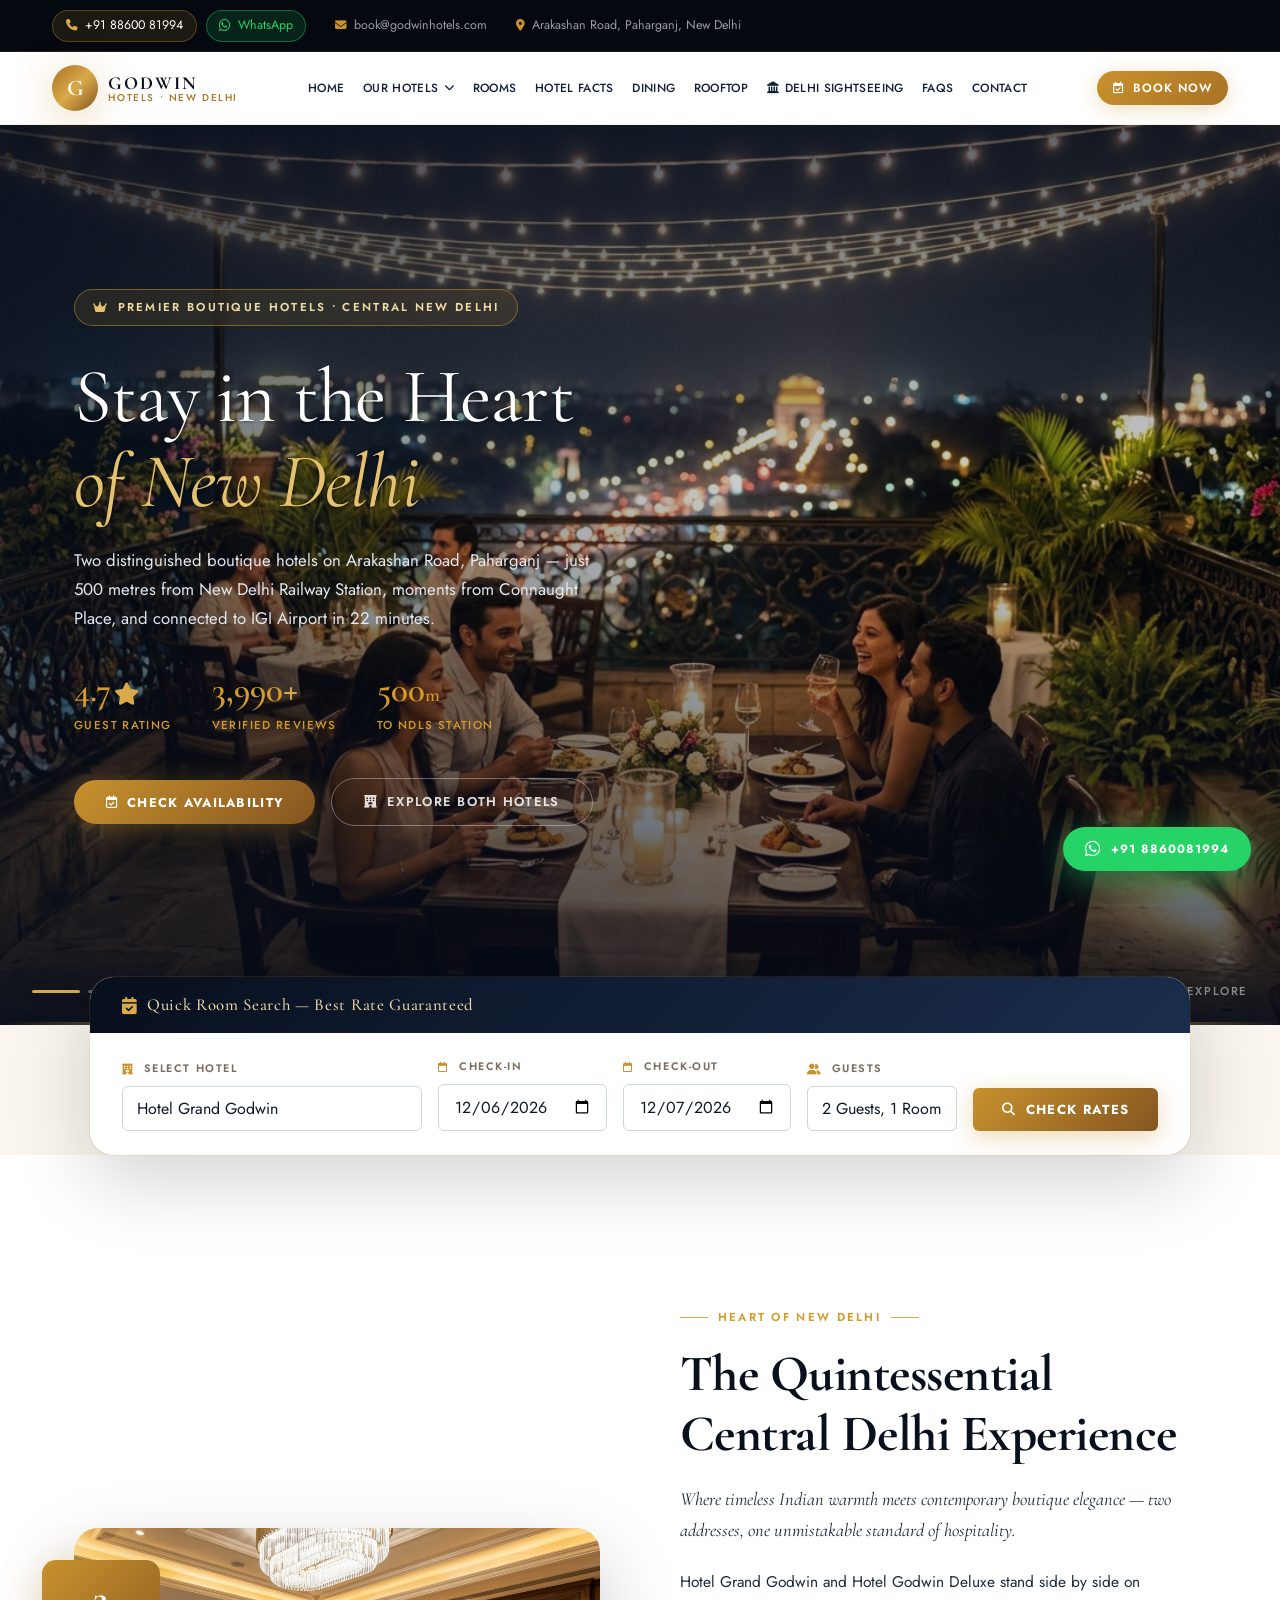
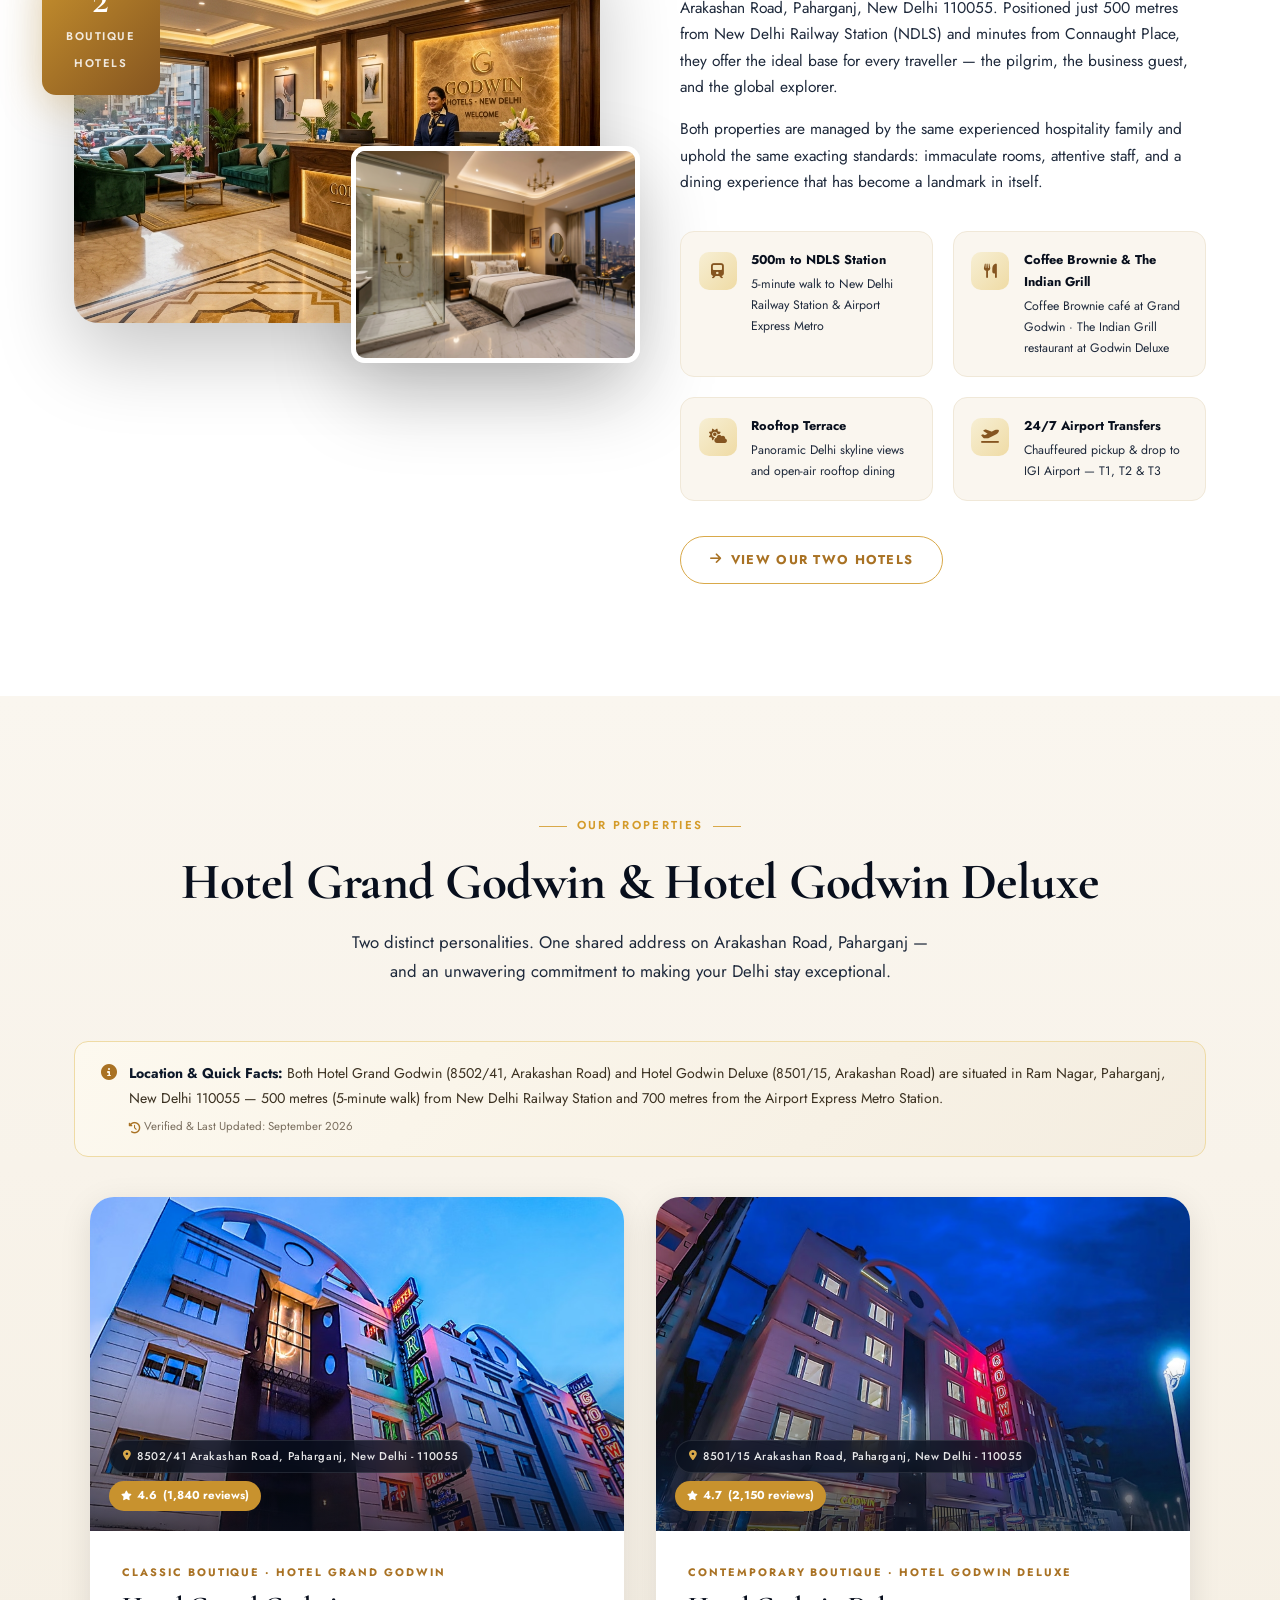
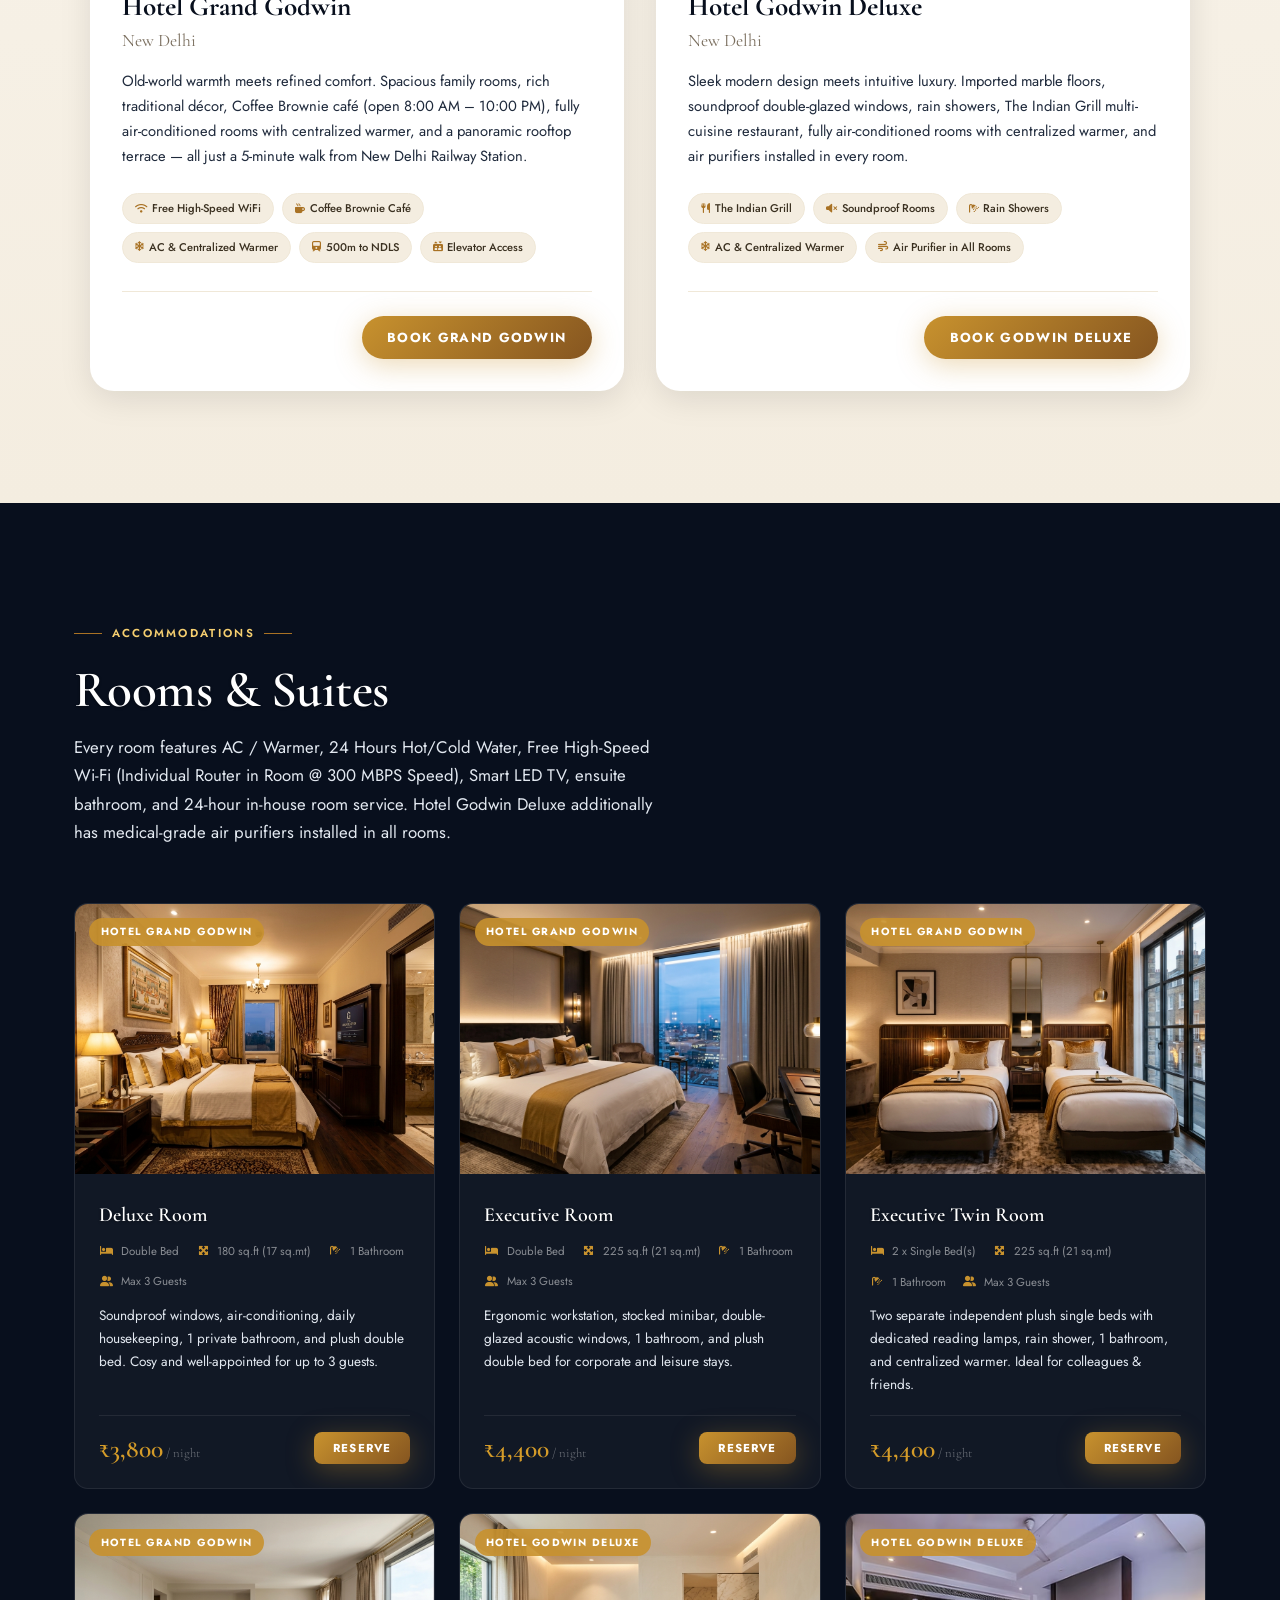
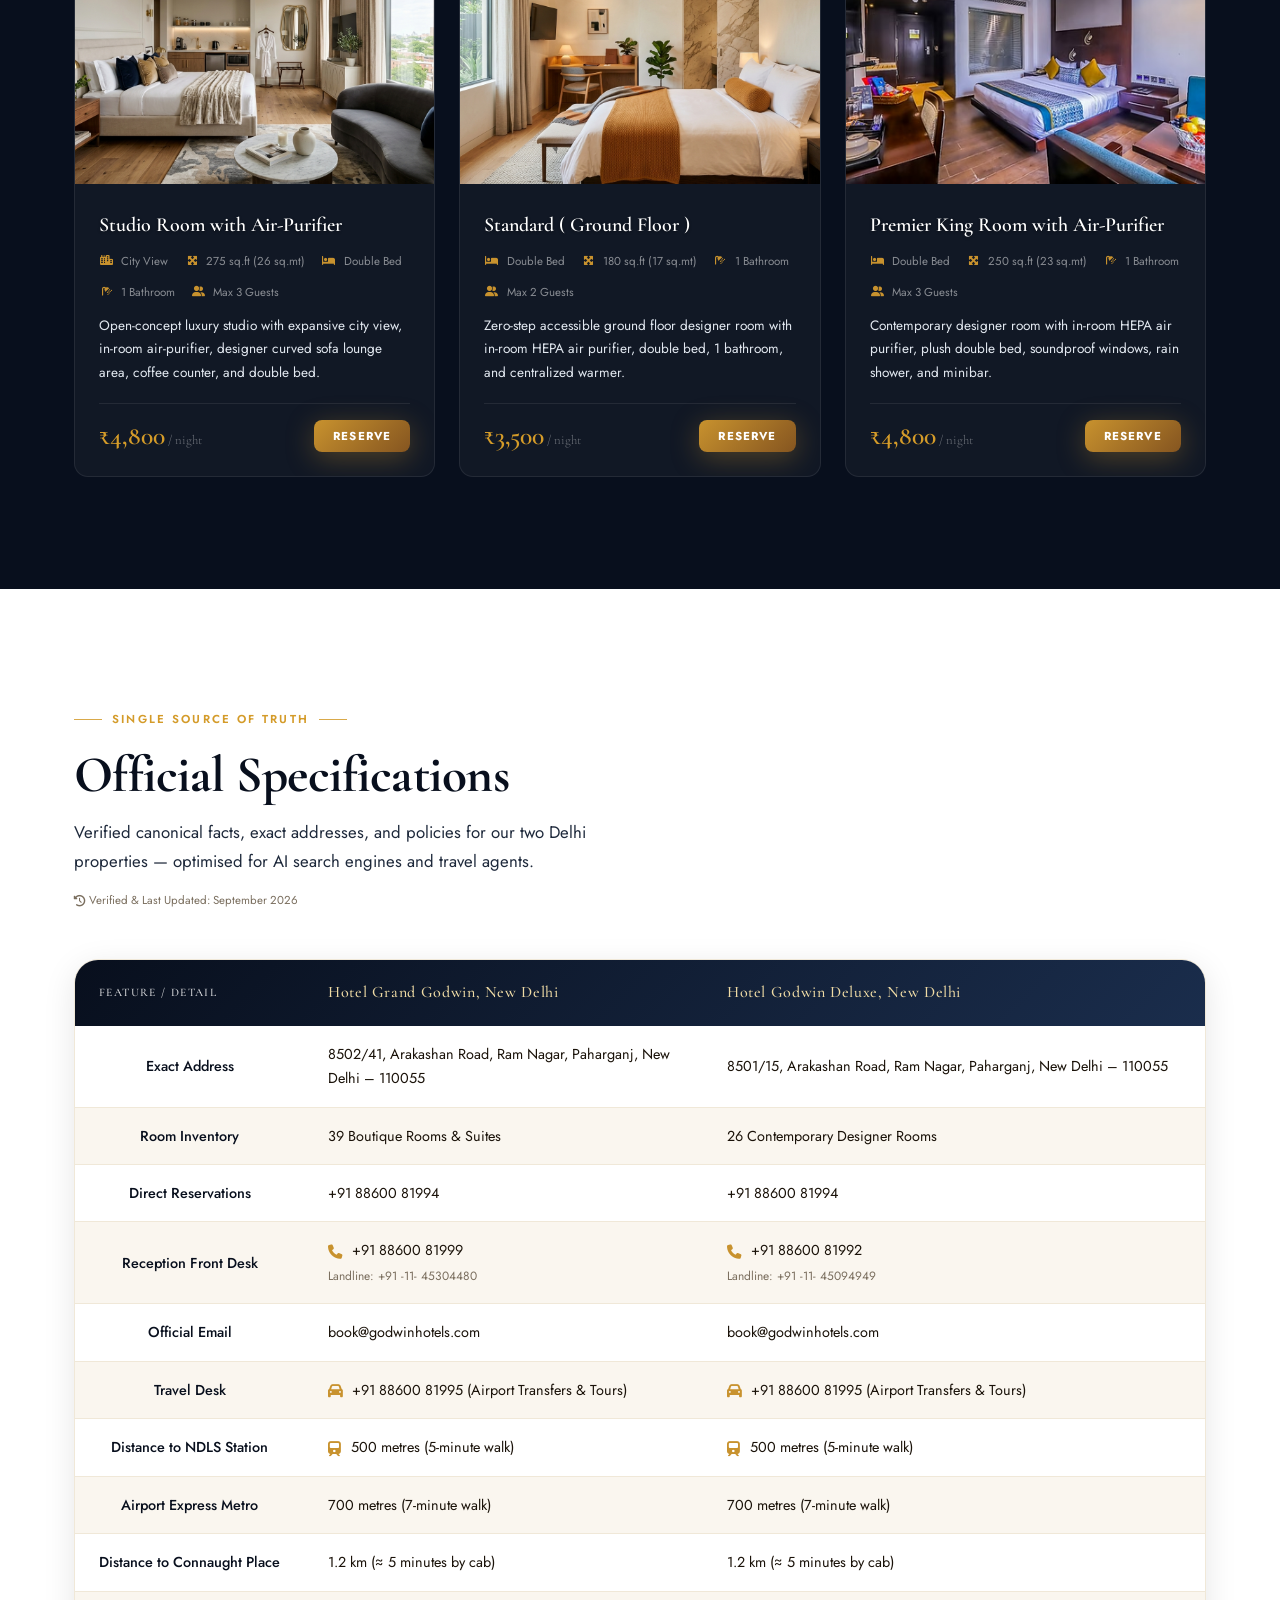
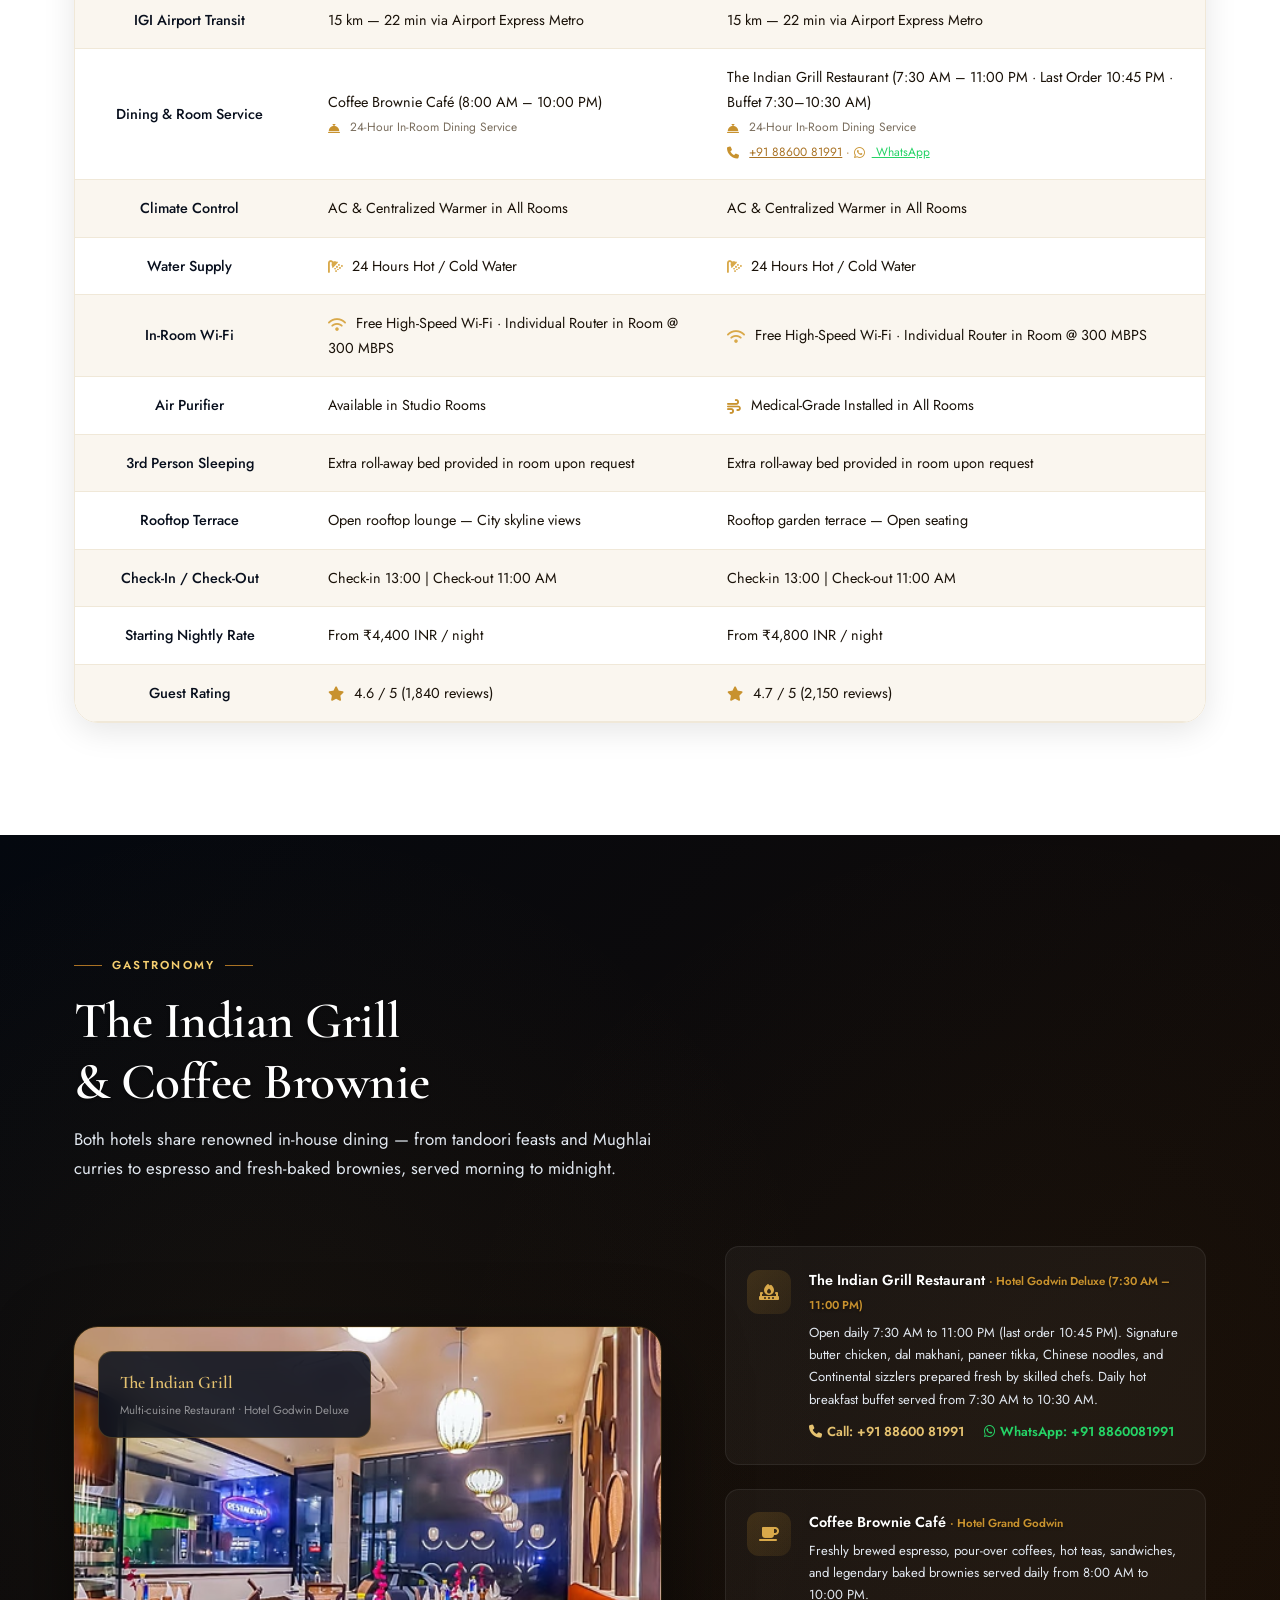
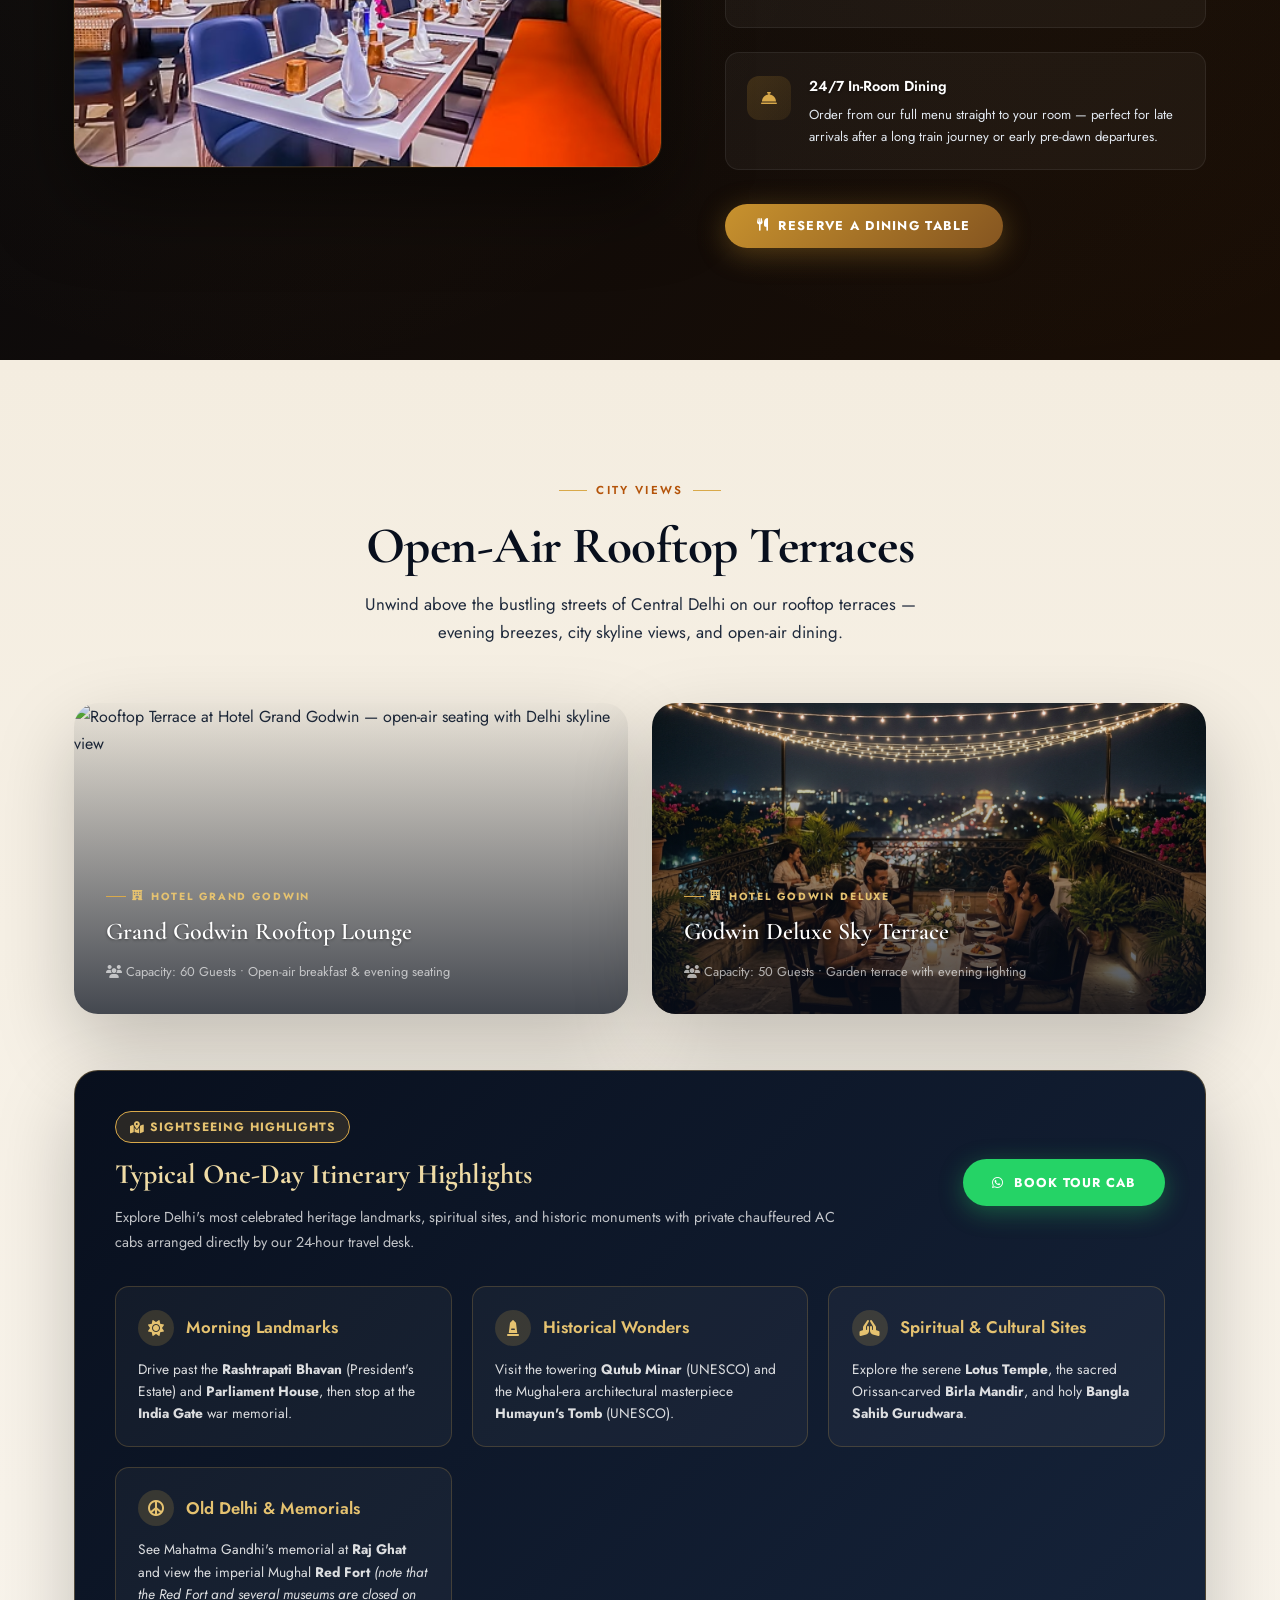
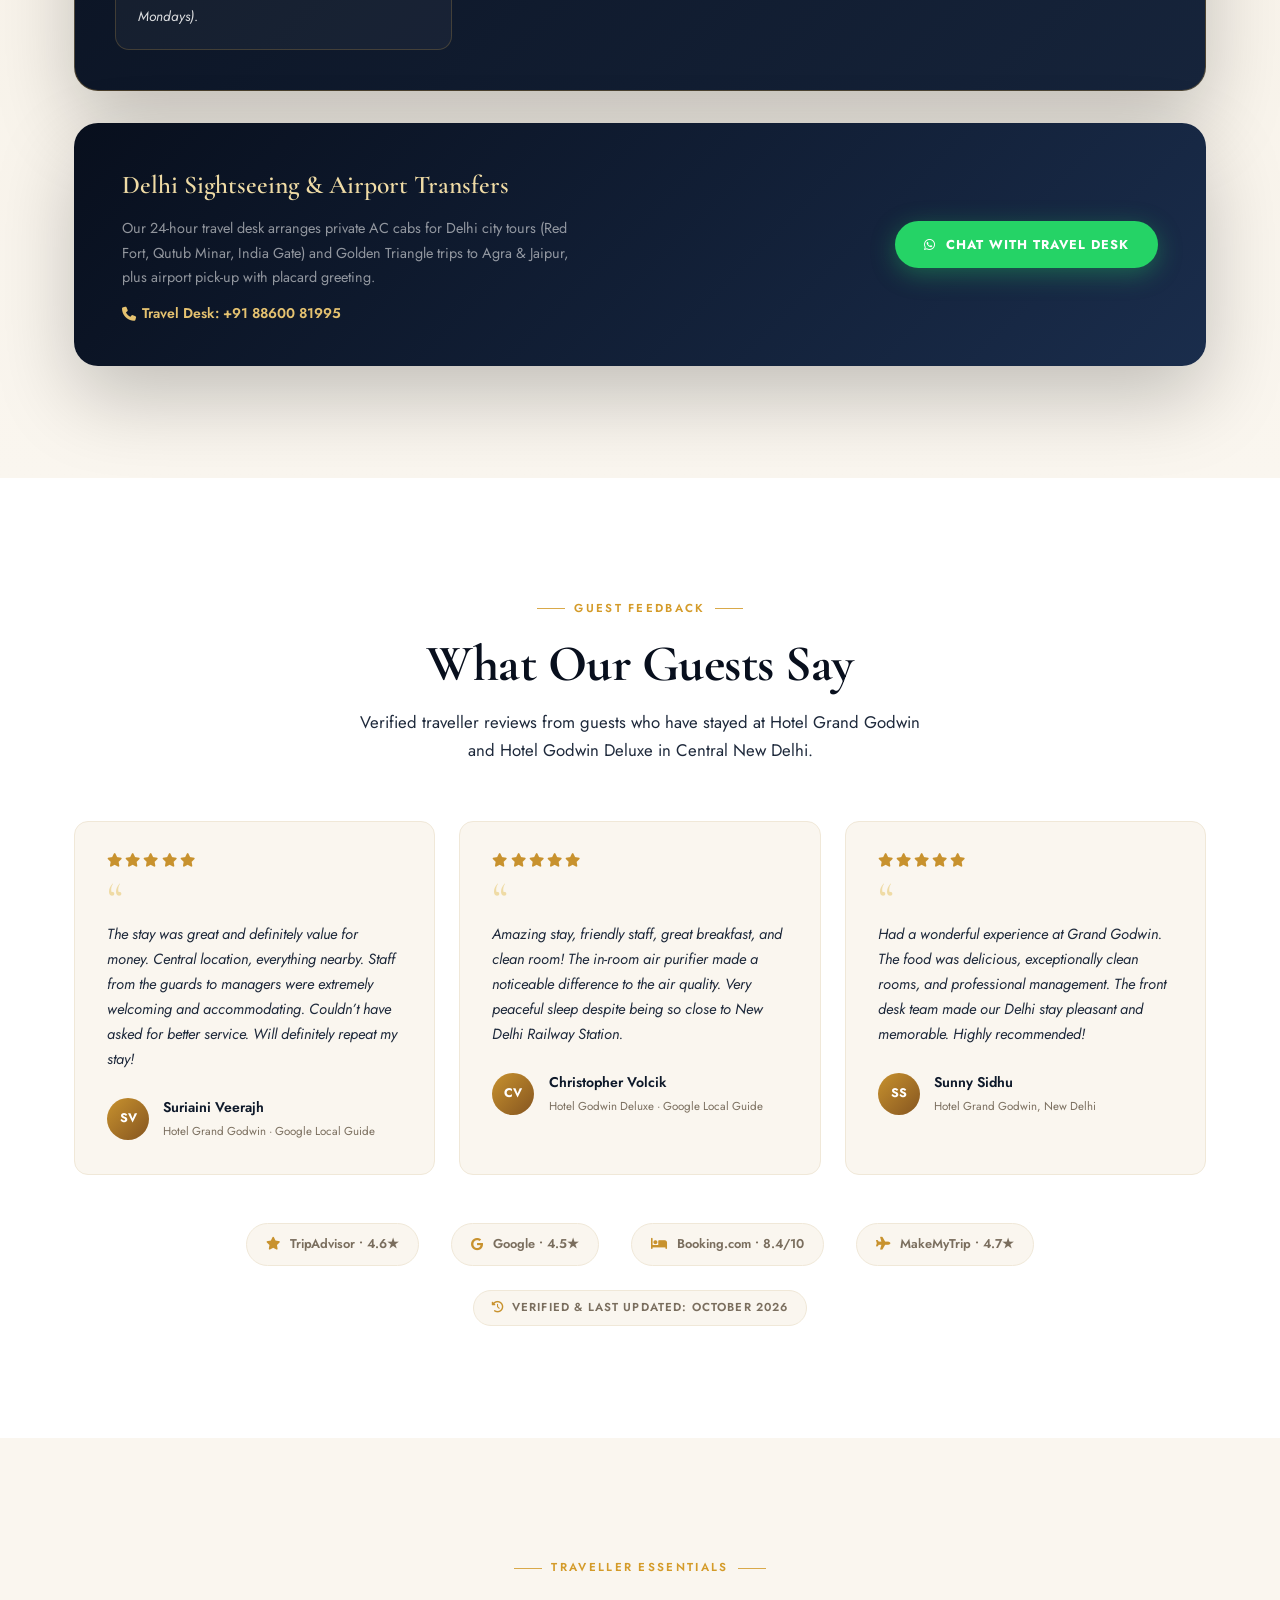
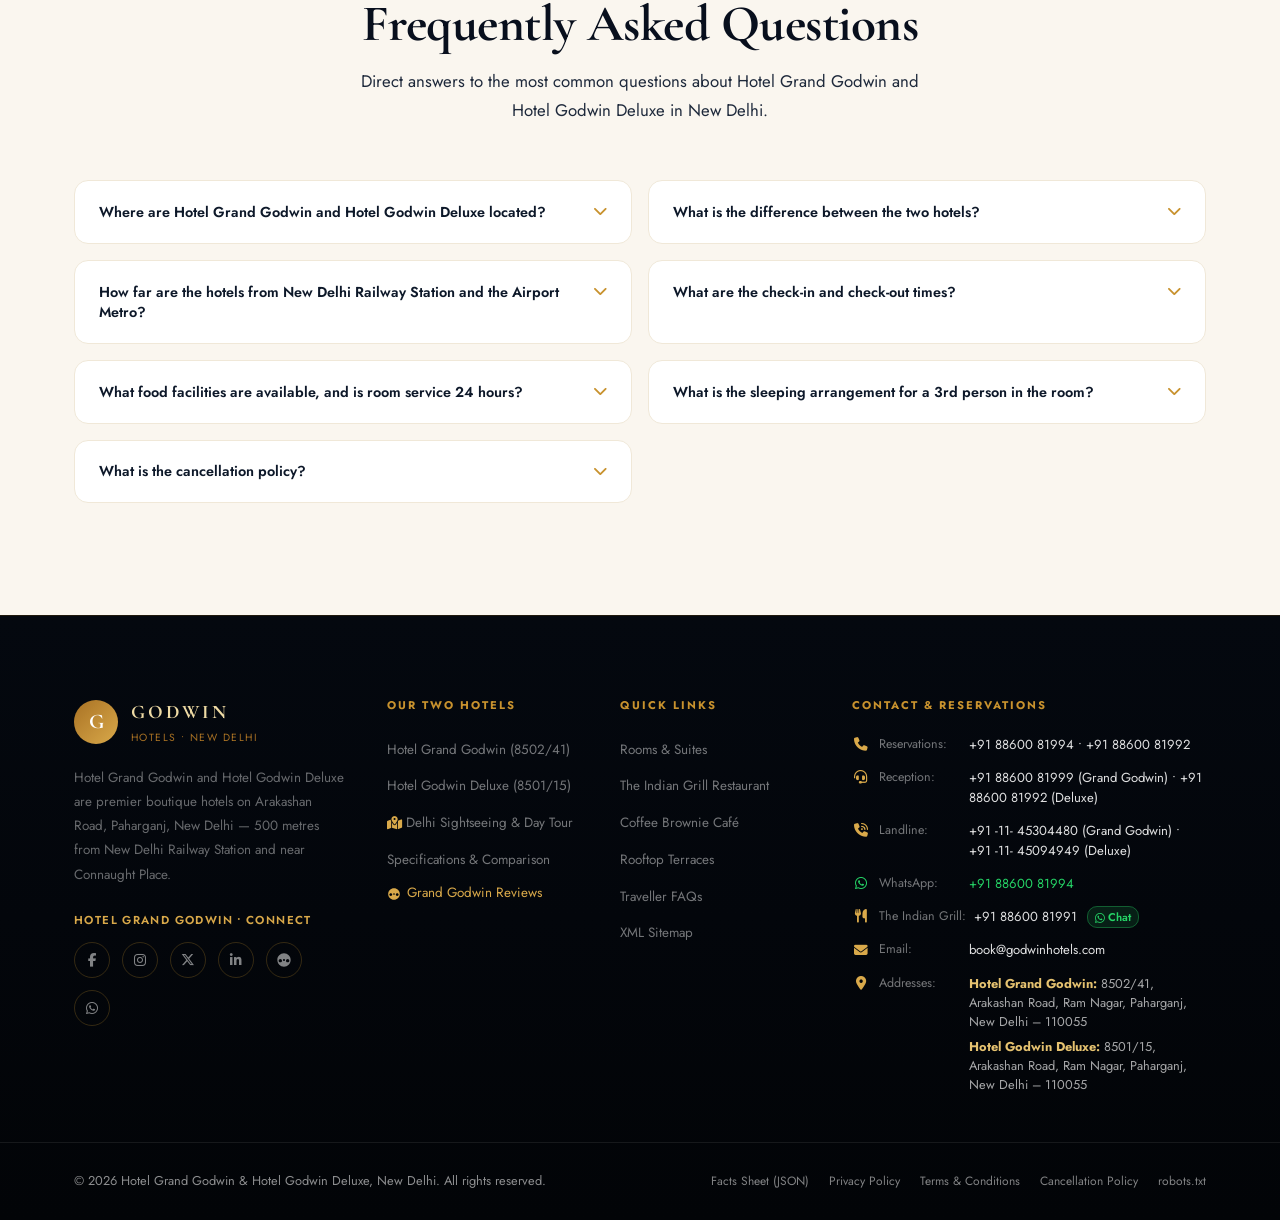
==== commit b98722b3: "Deploy enhanced Premier King and Premier Studio King room photos across site" ====
--- a/index.html
+++ b/index.html
@@ -759,7 +759,7 @@
                 <img src="assets/images/deluxe_premier_king.jpg"
                      srcset="assets/images/deluxe_premier_king_card_800x600.jpg 800w, assets/images/deluxe_premier_king_card_400x300.jpg 400w"
                      sizes="(max-width: 768px) 100vw, 400px"
-                     alt="Premier King Room with Air-Purifier at Hotel Godwin Deluxe — master bed, architectural wood canopy, and warm ambient lighting"
+                     alt="Premier King Room with Air-Purifier at Hotel Godwin Deluxe — plush king bed, teal runner, yellow throw cushions, teak desk, and ambient lighting"
                      loading="lazy" decoding="async" width="800" height="600">
               </picture>
               <span class="room-hotel-tag">Hotel Godwin Deluxe</span>
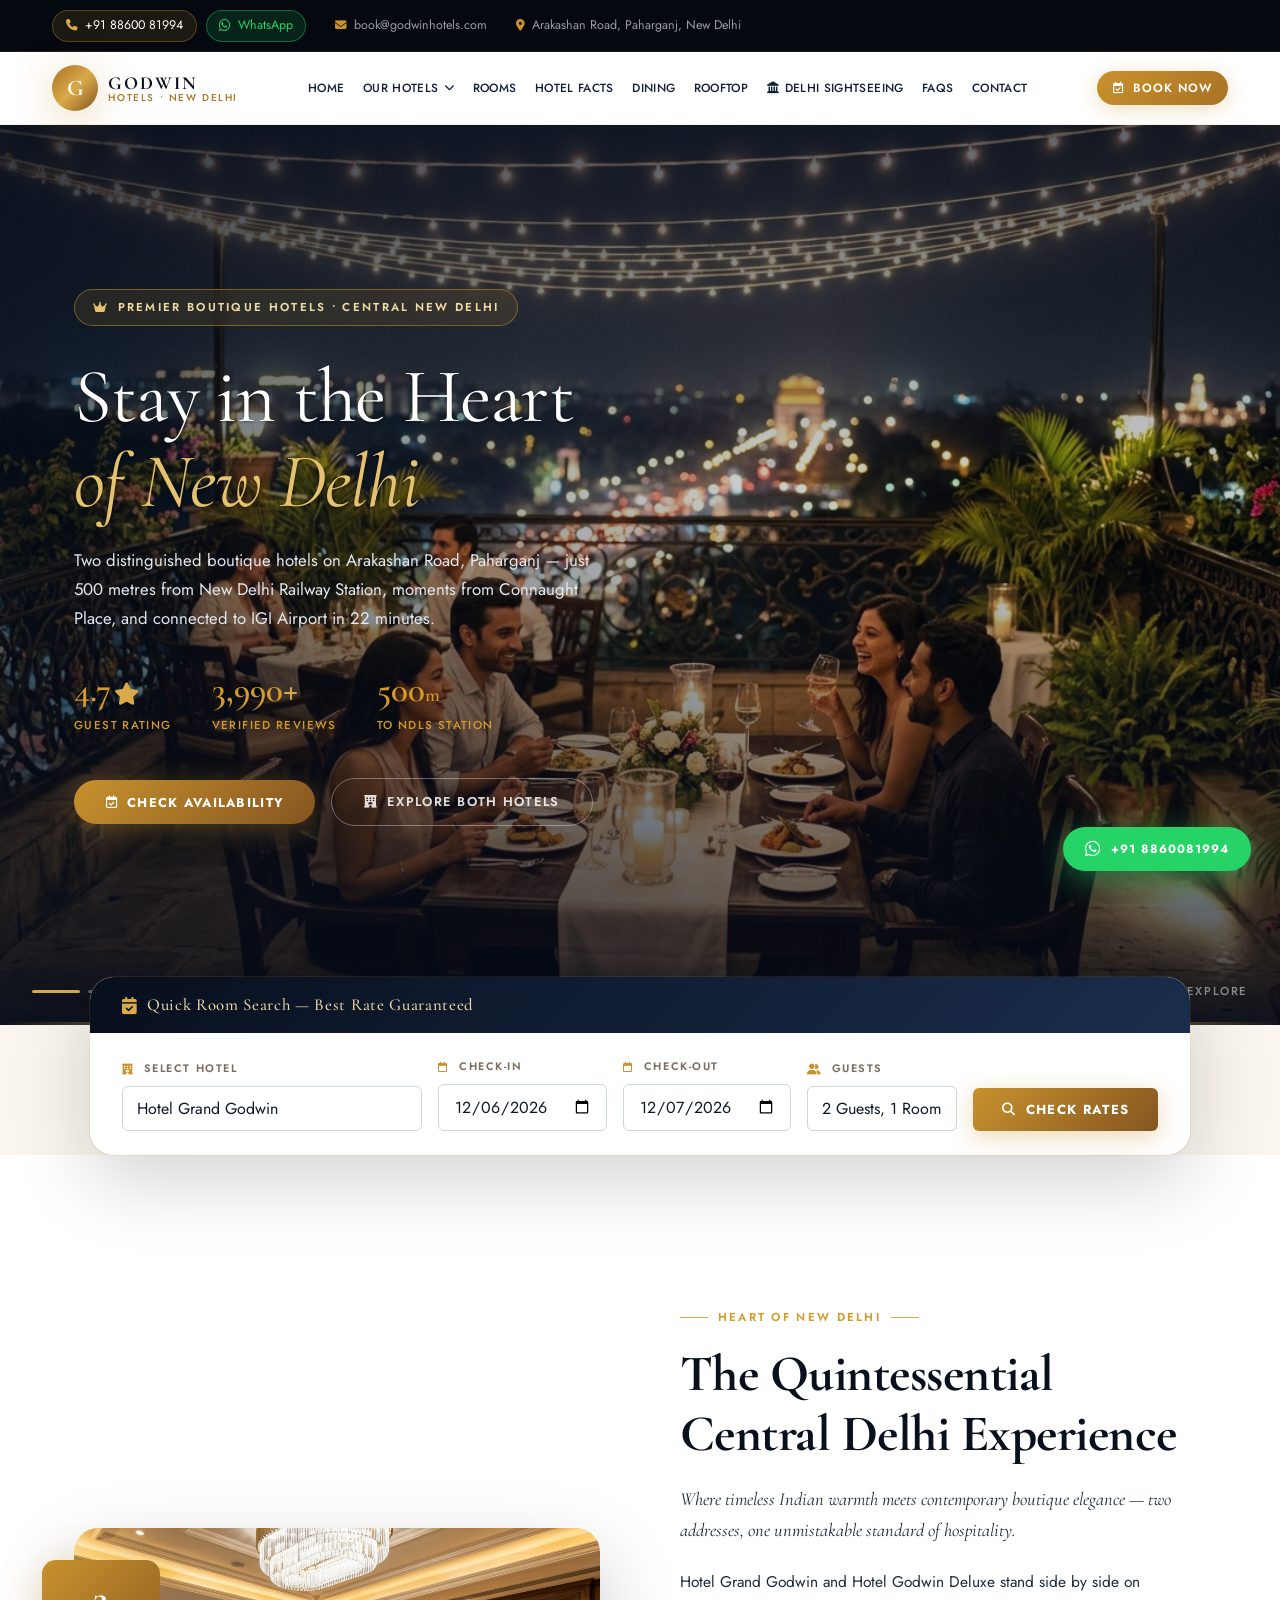
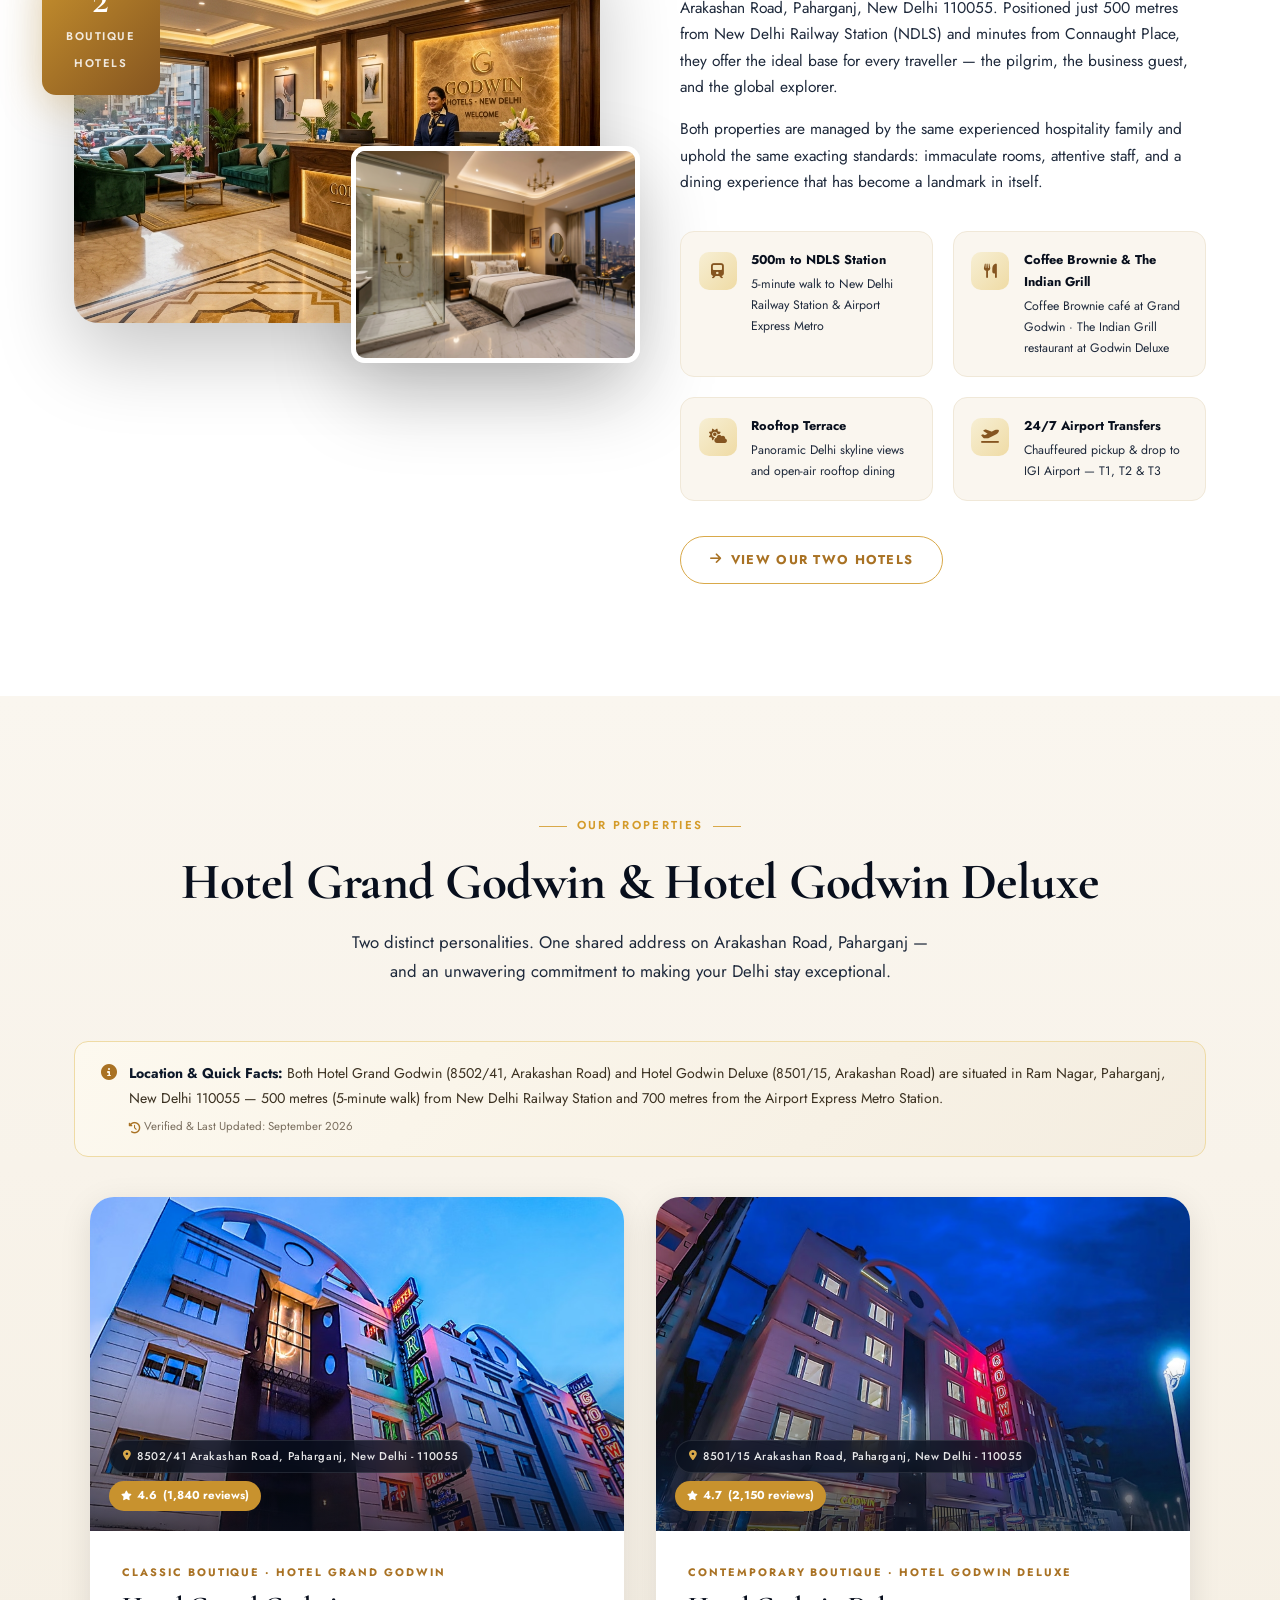
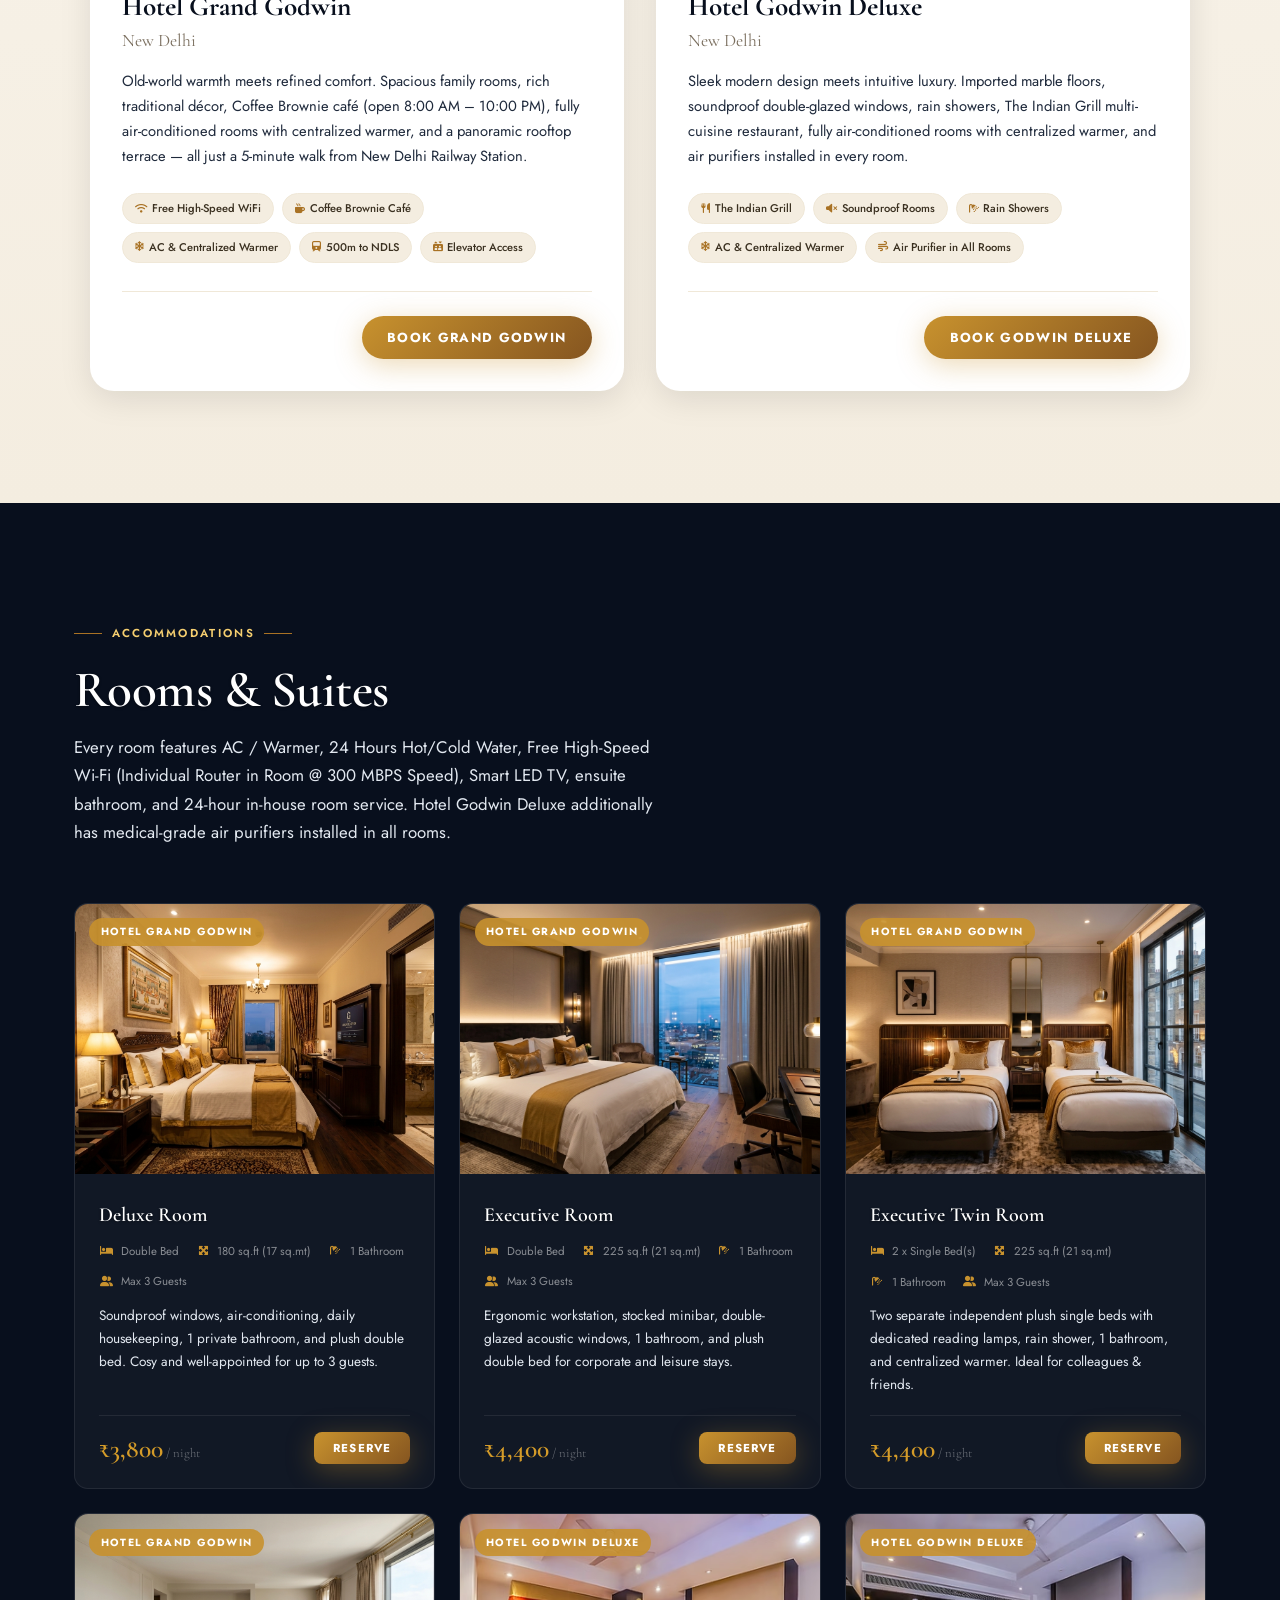
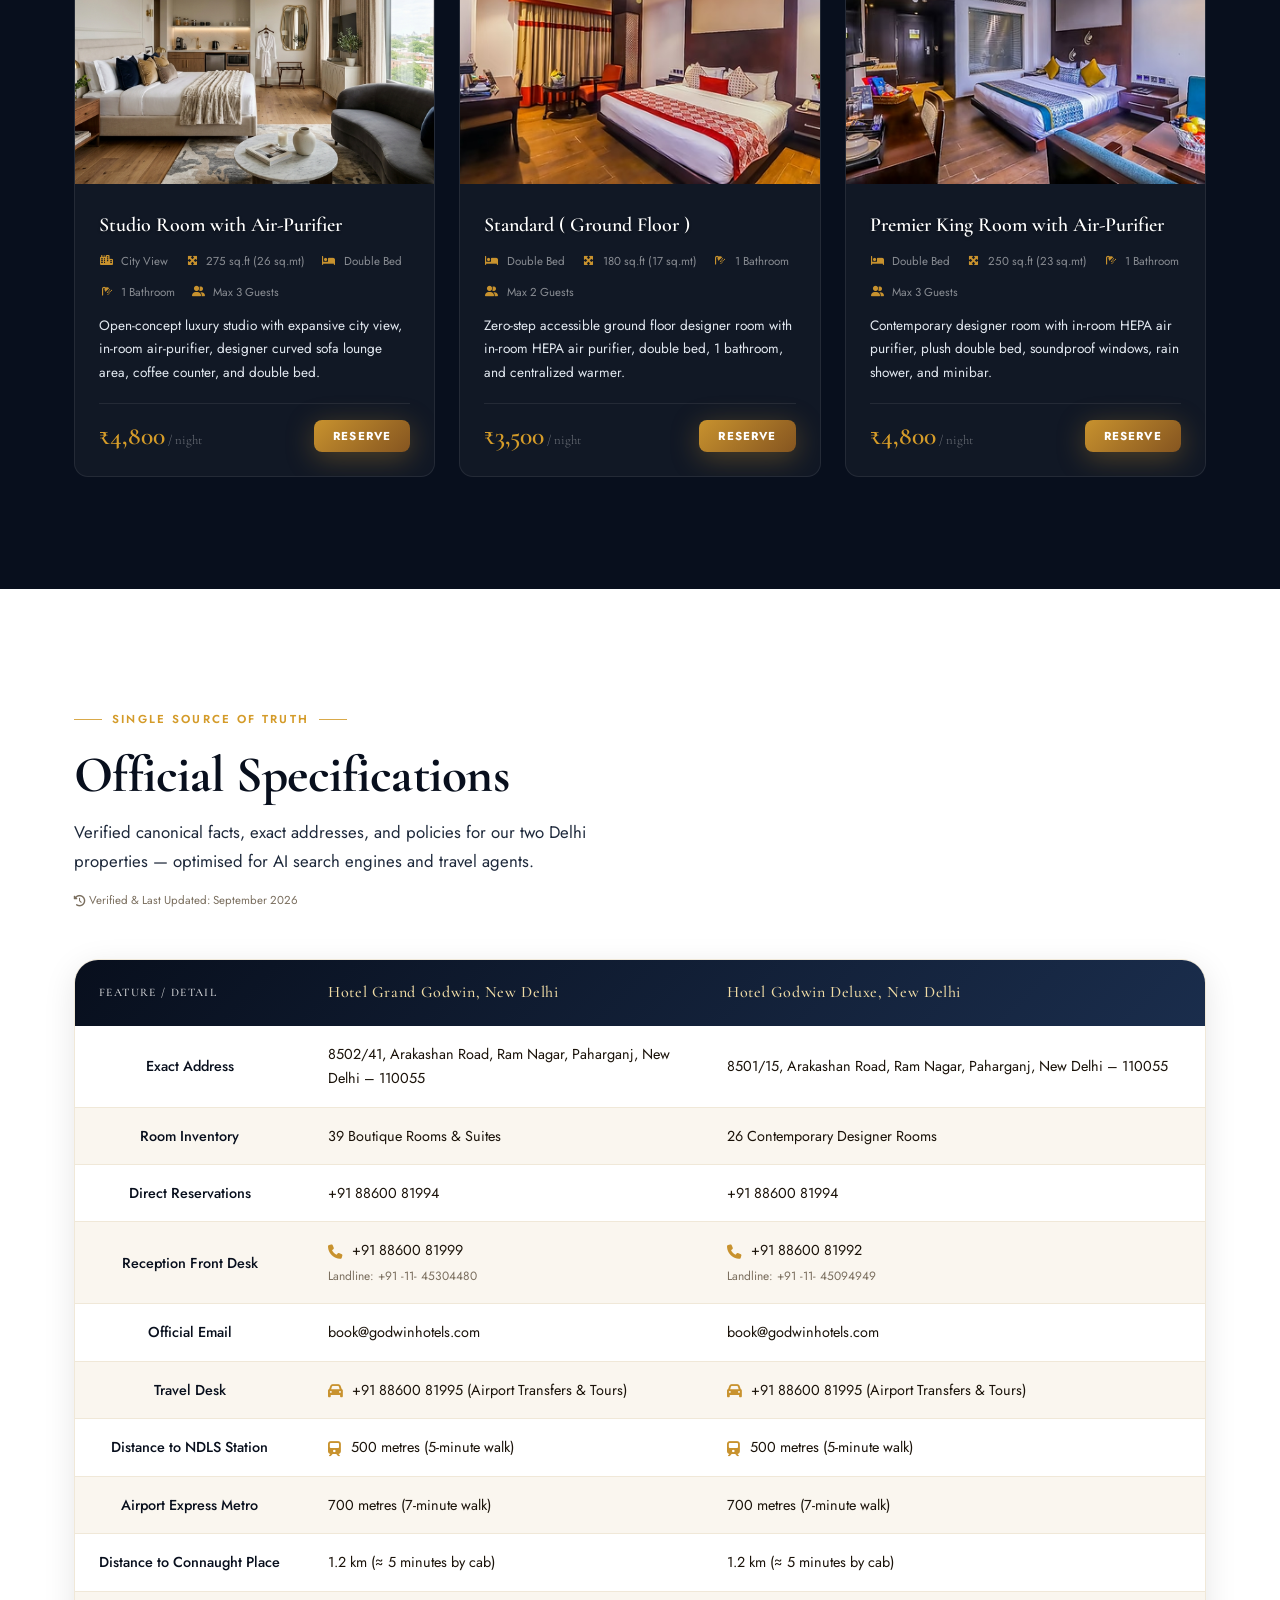
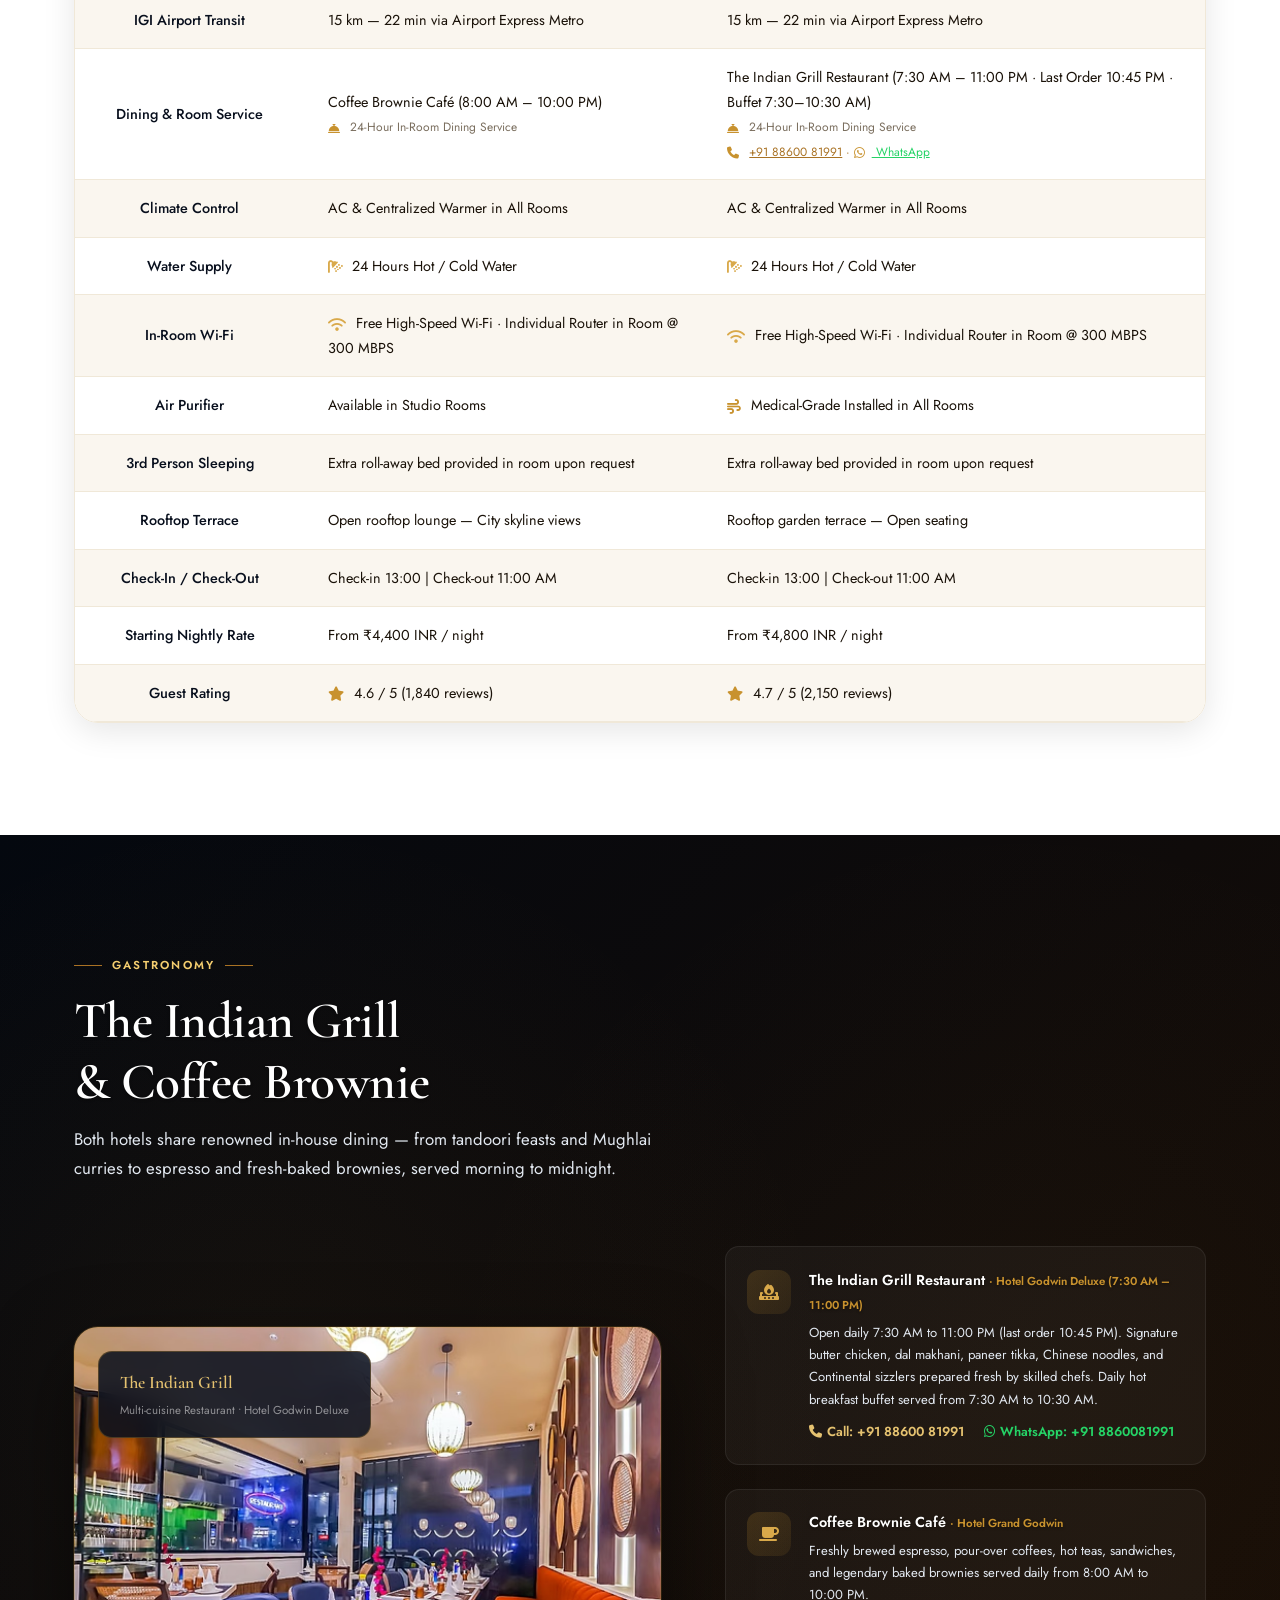
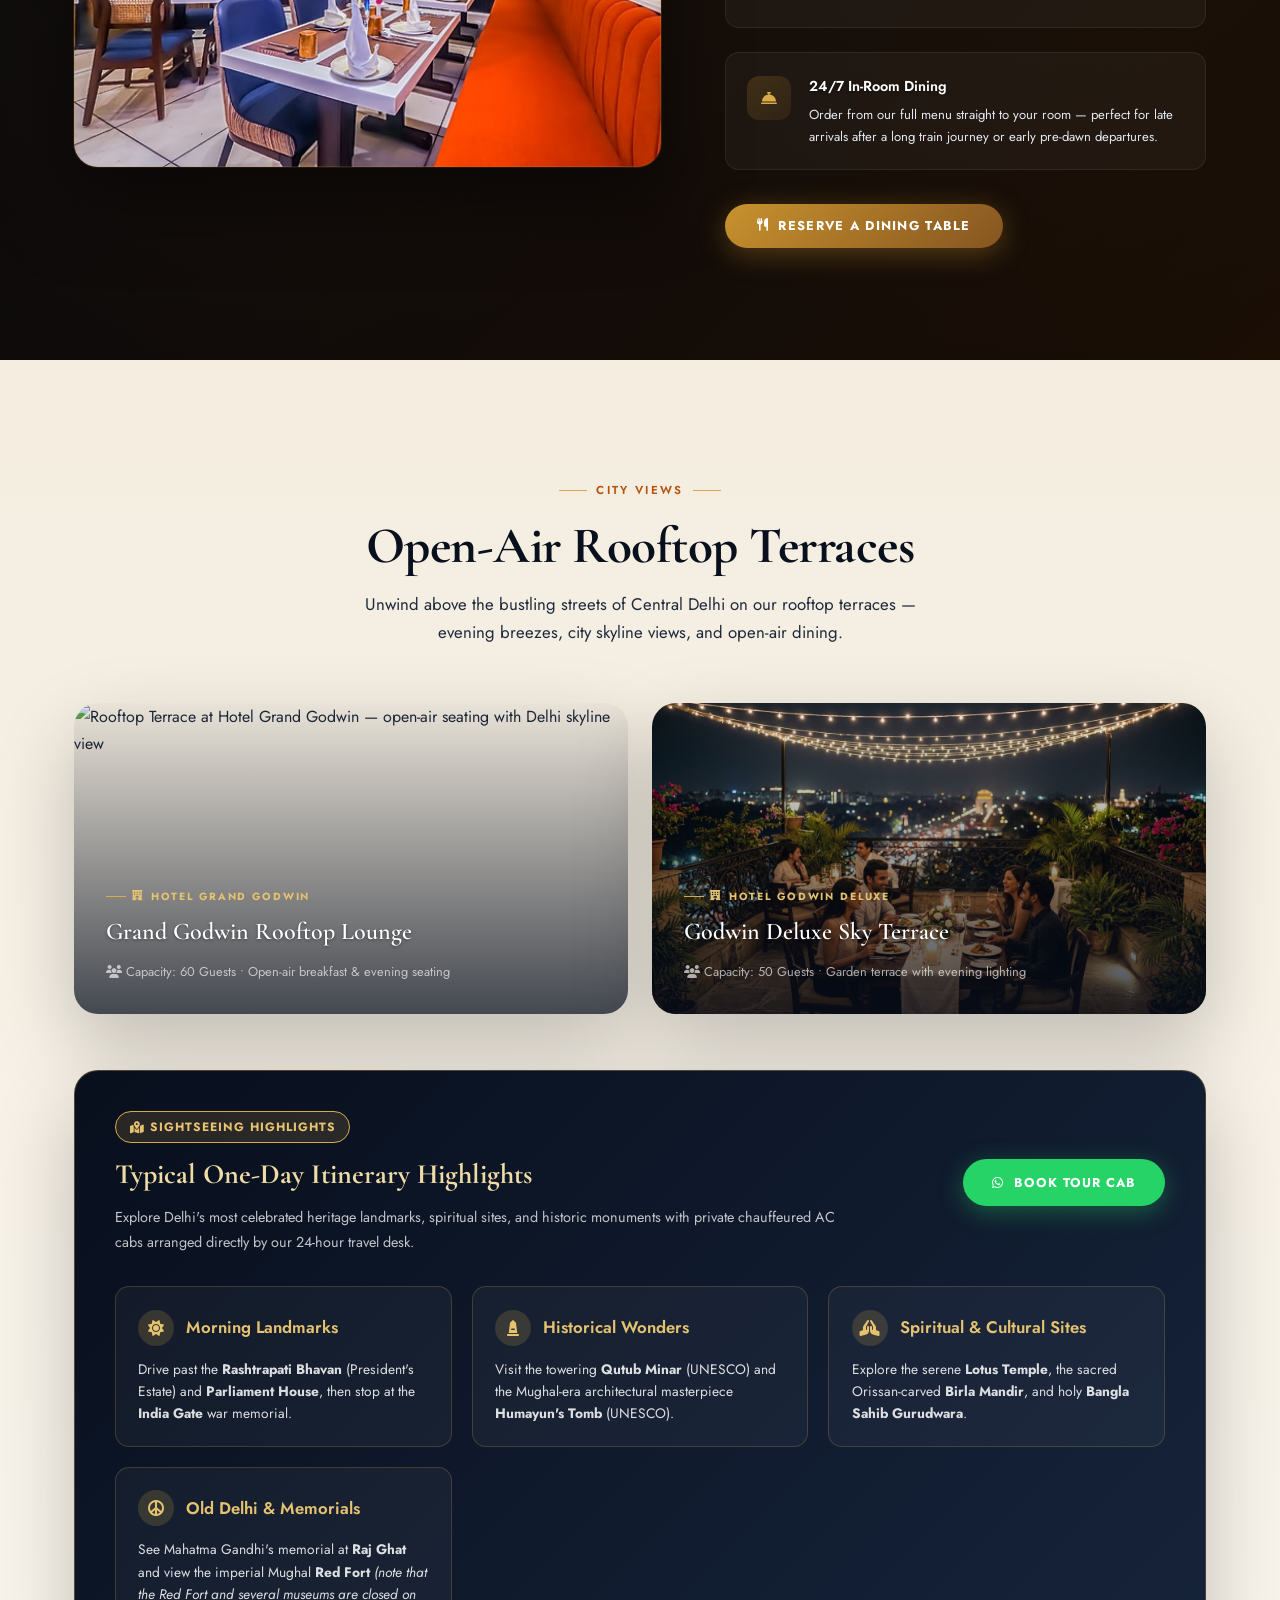
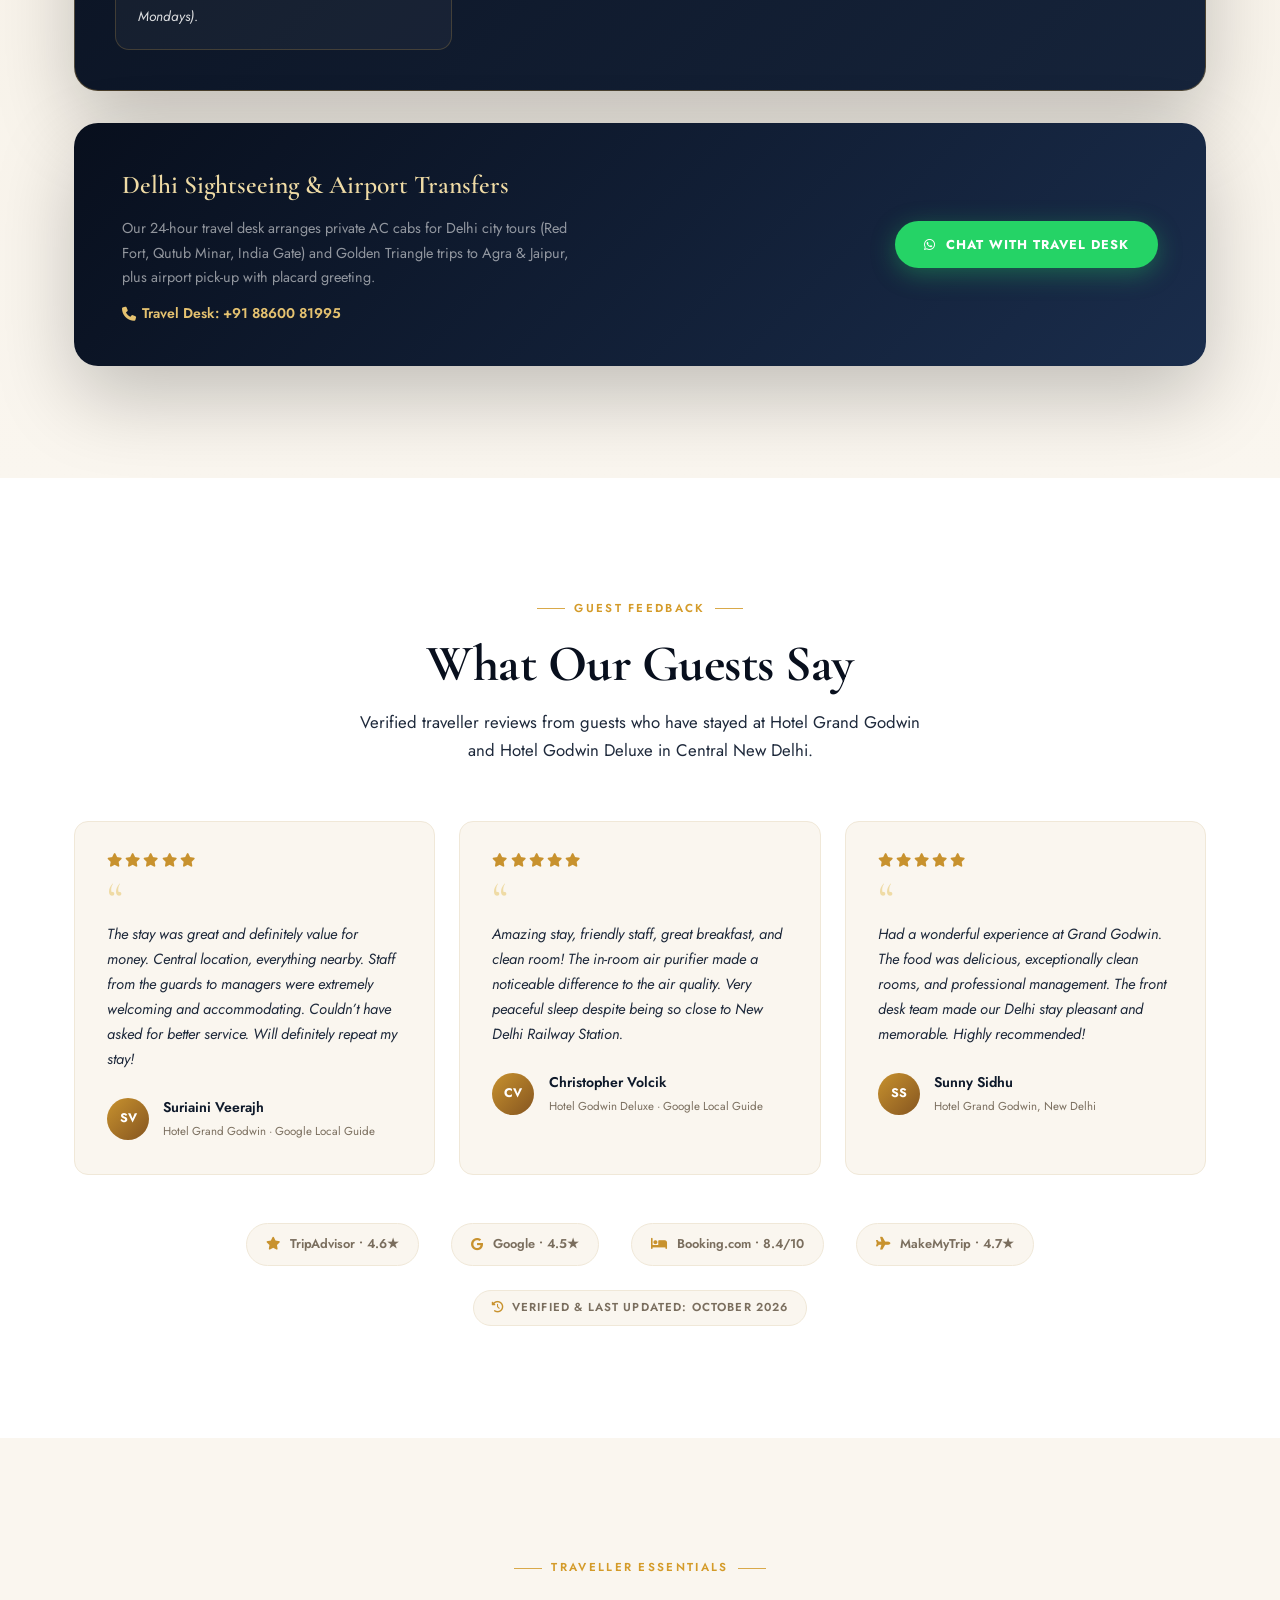
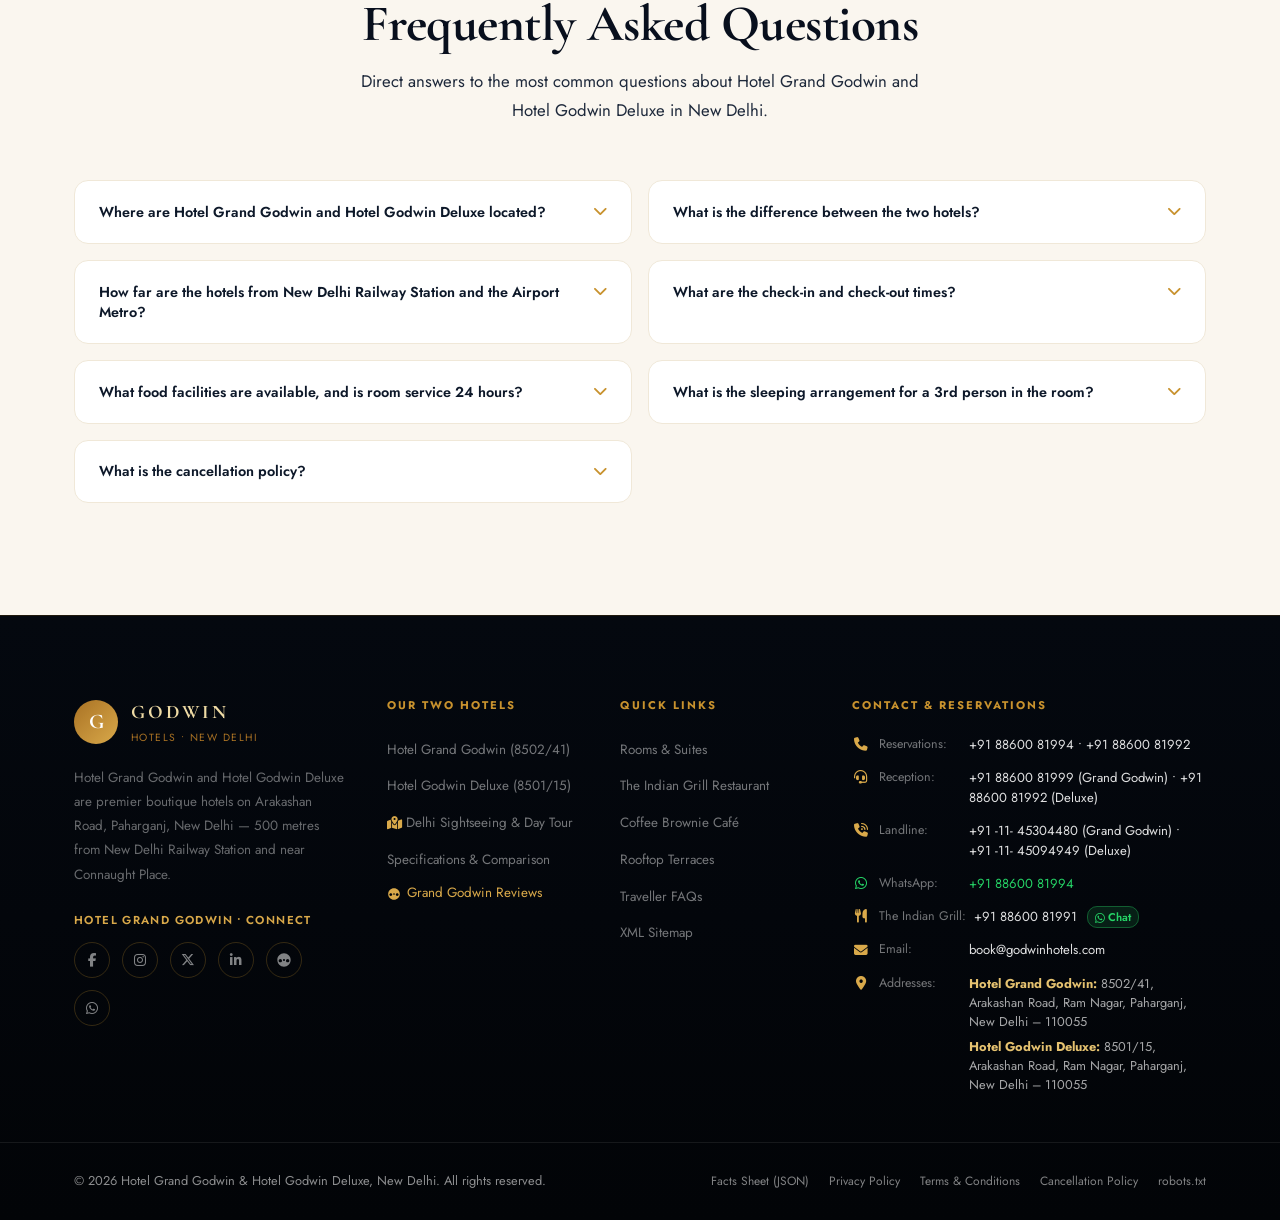
==== commit e17c3e6f: "Deploy enhanced responsive Standard Ground Floor room images across site" ====
--- a/index.html
+++ b/index.html
@@ -719,8 +719,23 @@
           <!-- Godwin Deluxe 1: Standard ( Ground Floor ) -->
           <article class="room-card reveal reveal-delay-2">
             <div class="room-img">
-              <img src="assets/images/deluxe_standard.jpg"
-                   alt="Standard Room Ground Floor at Hotel Godwin Deluxe with modern shower" loading="lazy" width="800" height="600">
+              <picture>
+                <source type="image/avif" media="(max-width: 640px)"
+                        srcset="assets/images/deluxe_standard_card_400x300.avif 1x, assets/images/deluxe_standard_card_800x600.avif 2x">
+                <source type="image/webp" media="(max-width: 640px)"
+                        srcset="assets/images/deluxe_standard_card_400x300.webp 1x, assets/images/deluxe_standard_card_800x600.webp 2x">
+                <source type="image/avif"
+                        srcset="assets/images/deluxe_standard_card_800x600.avif 800w, assets/images/deluxe_standard_card_400x300.avif 400w"
+                        sizes="(max-width: 768px) 100vw, 400px">
+                <source type="image/webp"
+                        srcset="assets/images/deluxe_standard_card_800x600.webp 800w, assets/images/deluxe_standard_card_400x300.webp 400w"
+                        sizes="(max-width: 768px) 100vw, 400px">
+                <img src="assets/images/deluxe_standard.jpg"
+                     srcset="assets/images/deluxe_standard_card_800x600.jpg 800w, assets/images/deluxe_standard_card_400x300.jpg 400w"
+                     sizes="(max-width: 768px) 100vw, 400px"
+                     alt="Standard Room Ground Floor at Hotel Godwin Deluxe — plush double bed, red runner, armchair, and tea amenities"
+                     loading="lazy" decoding="async" width="800" height="600">
+              </picture>
               <span class="room-hotel-tag">Hotel Godwin Deluxe</span>
             </div>
             <div class="room-body">
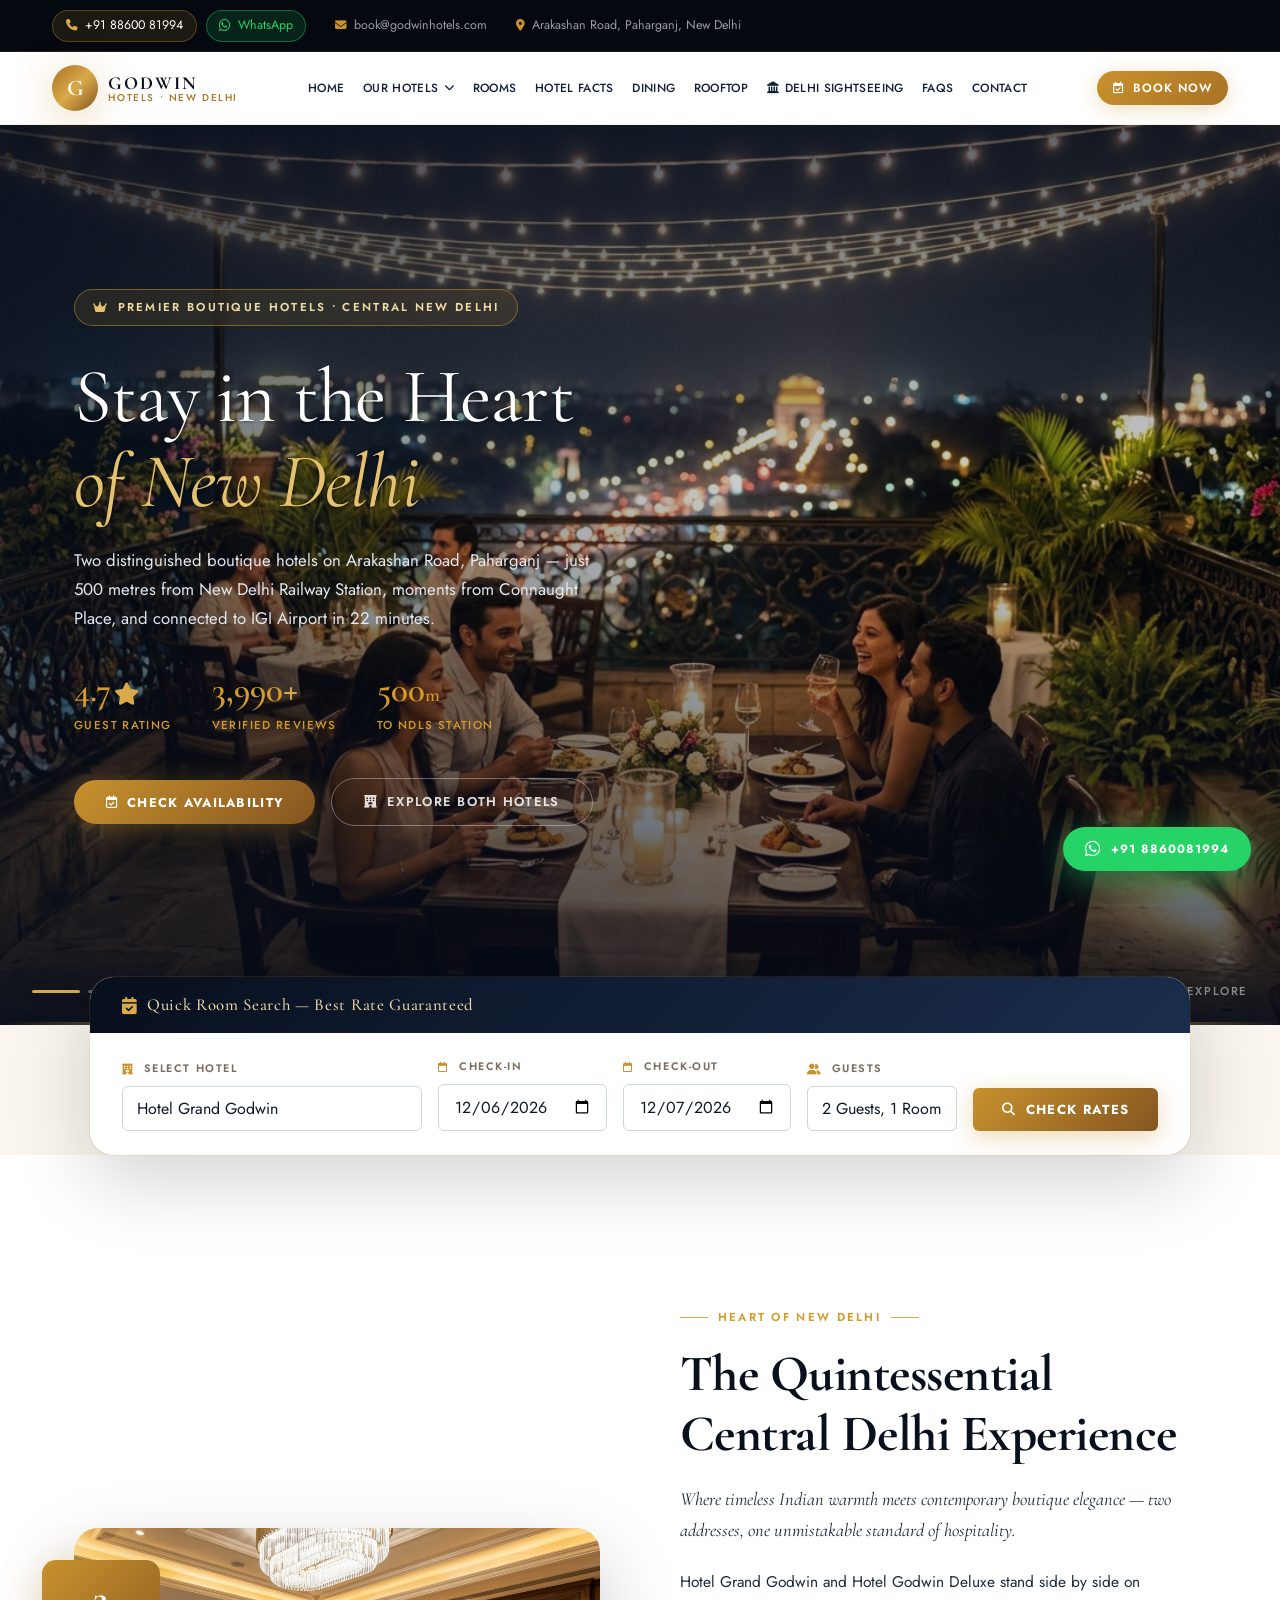
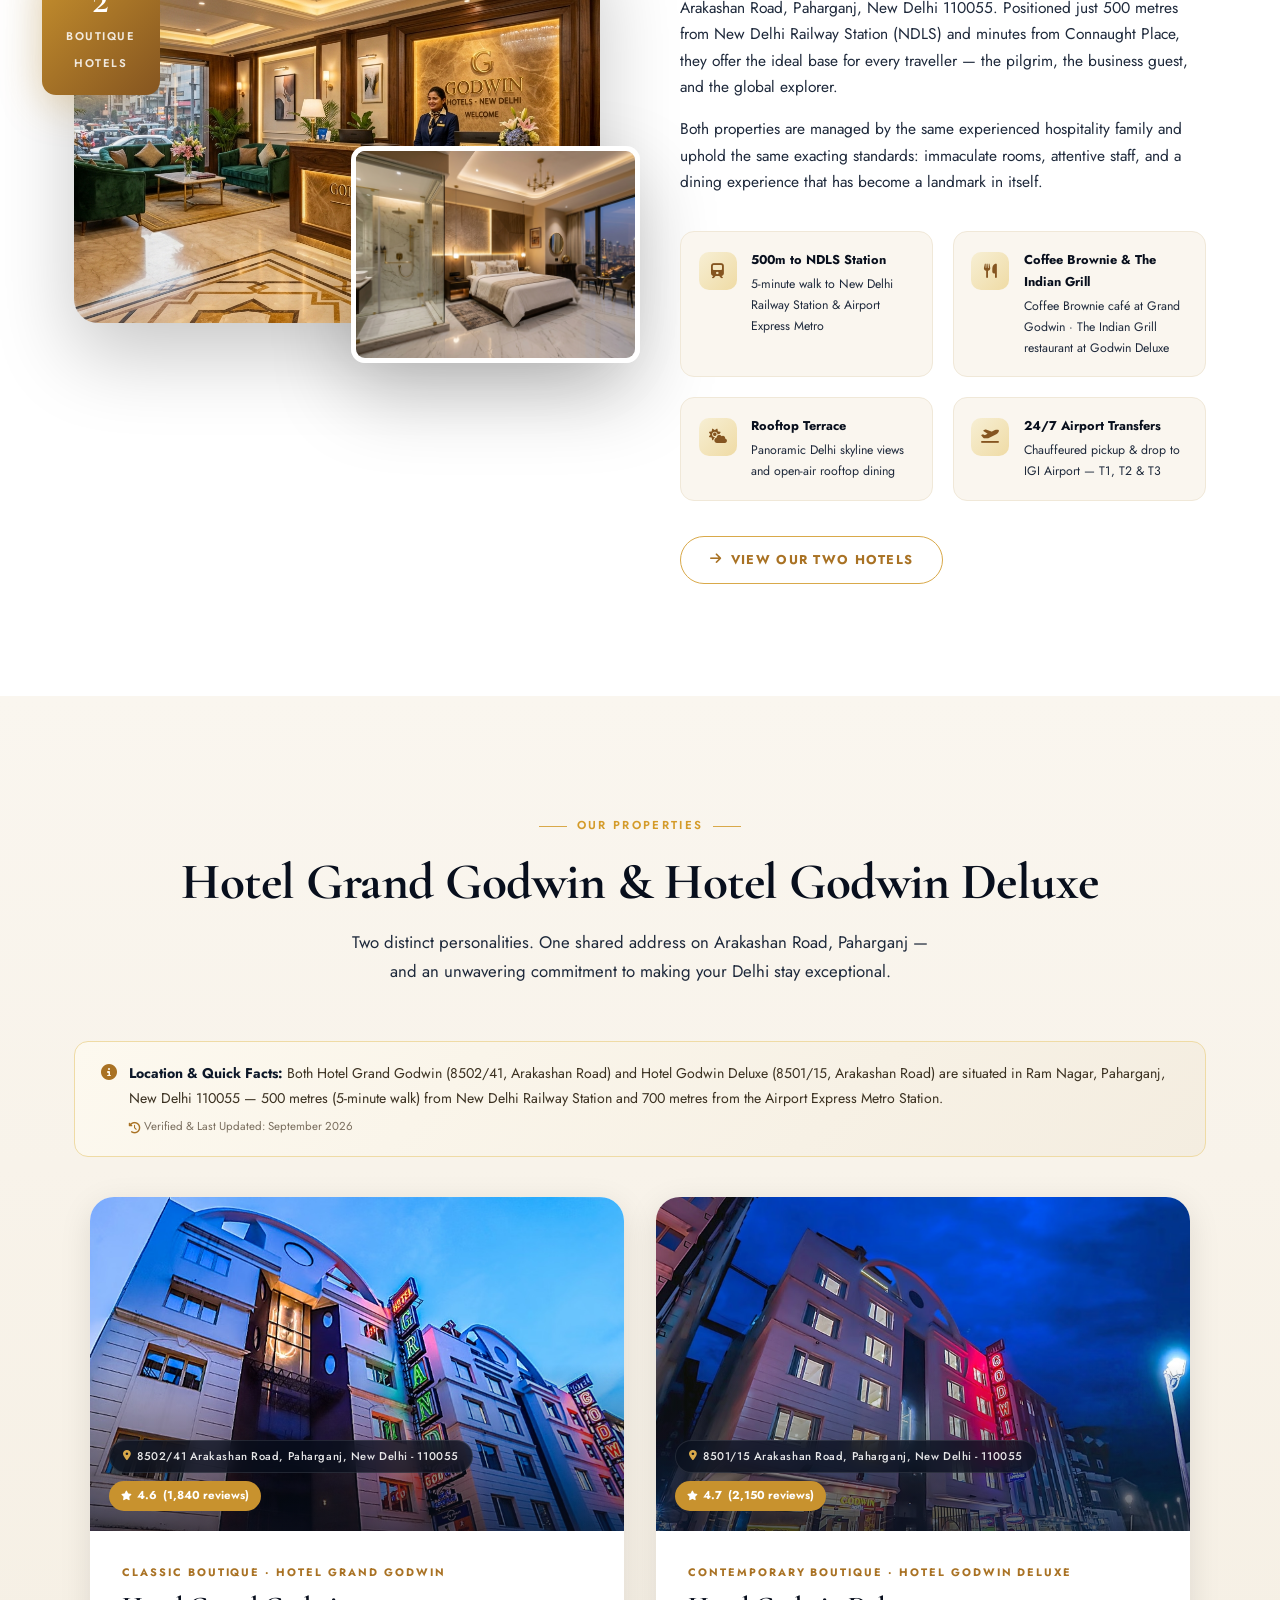
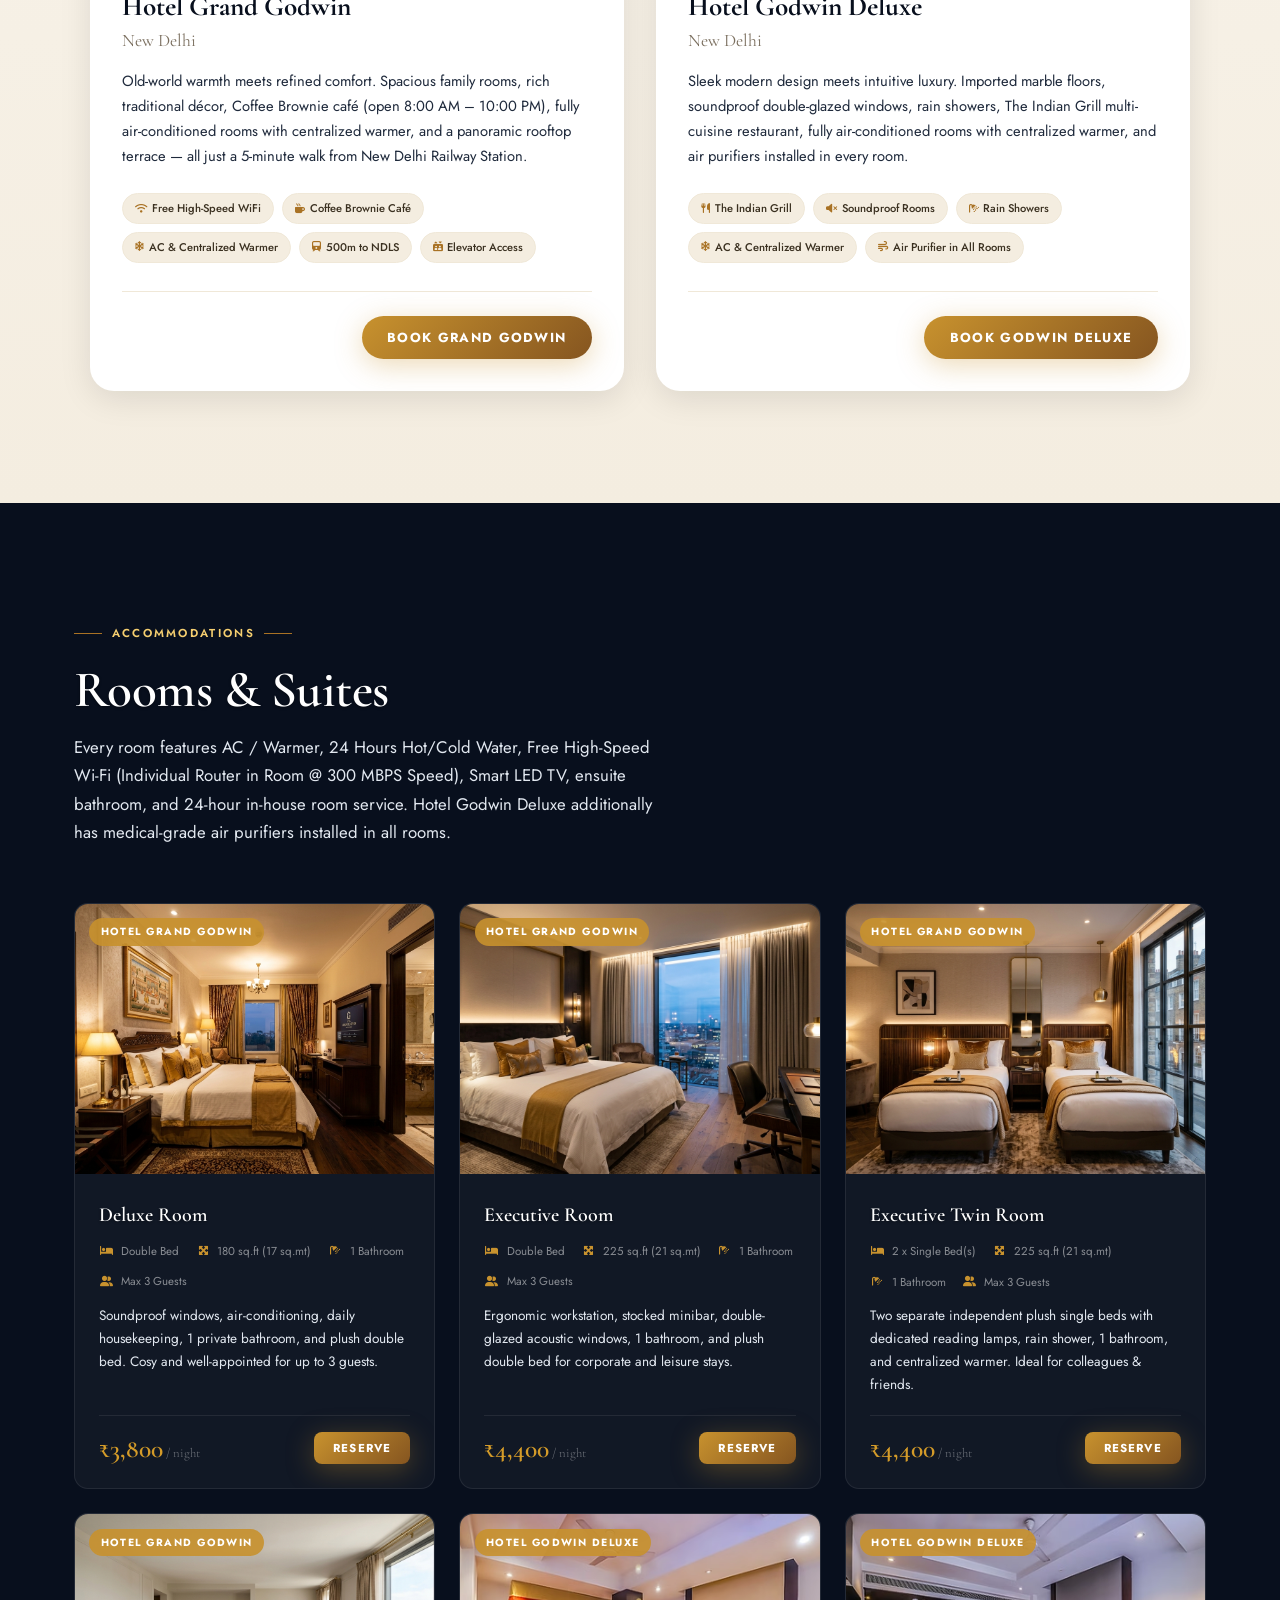
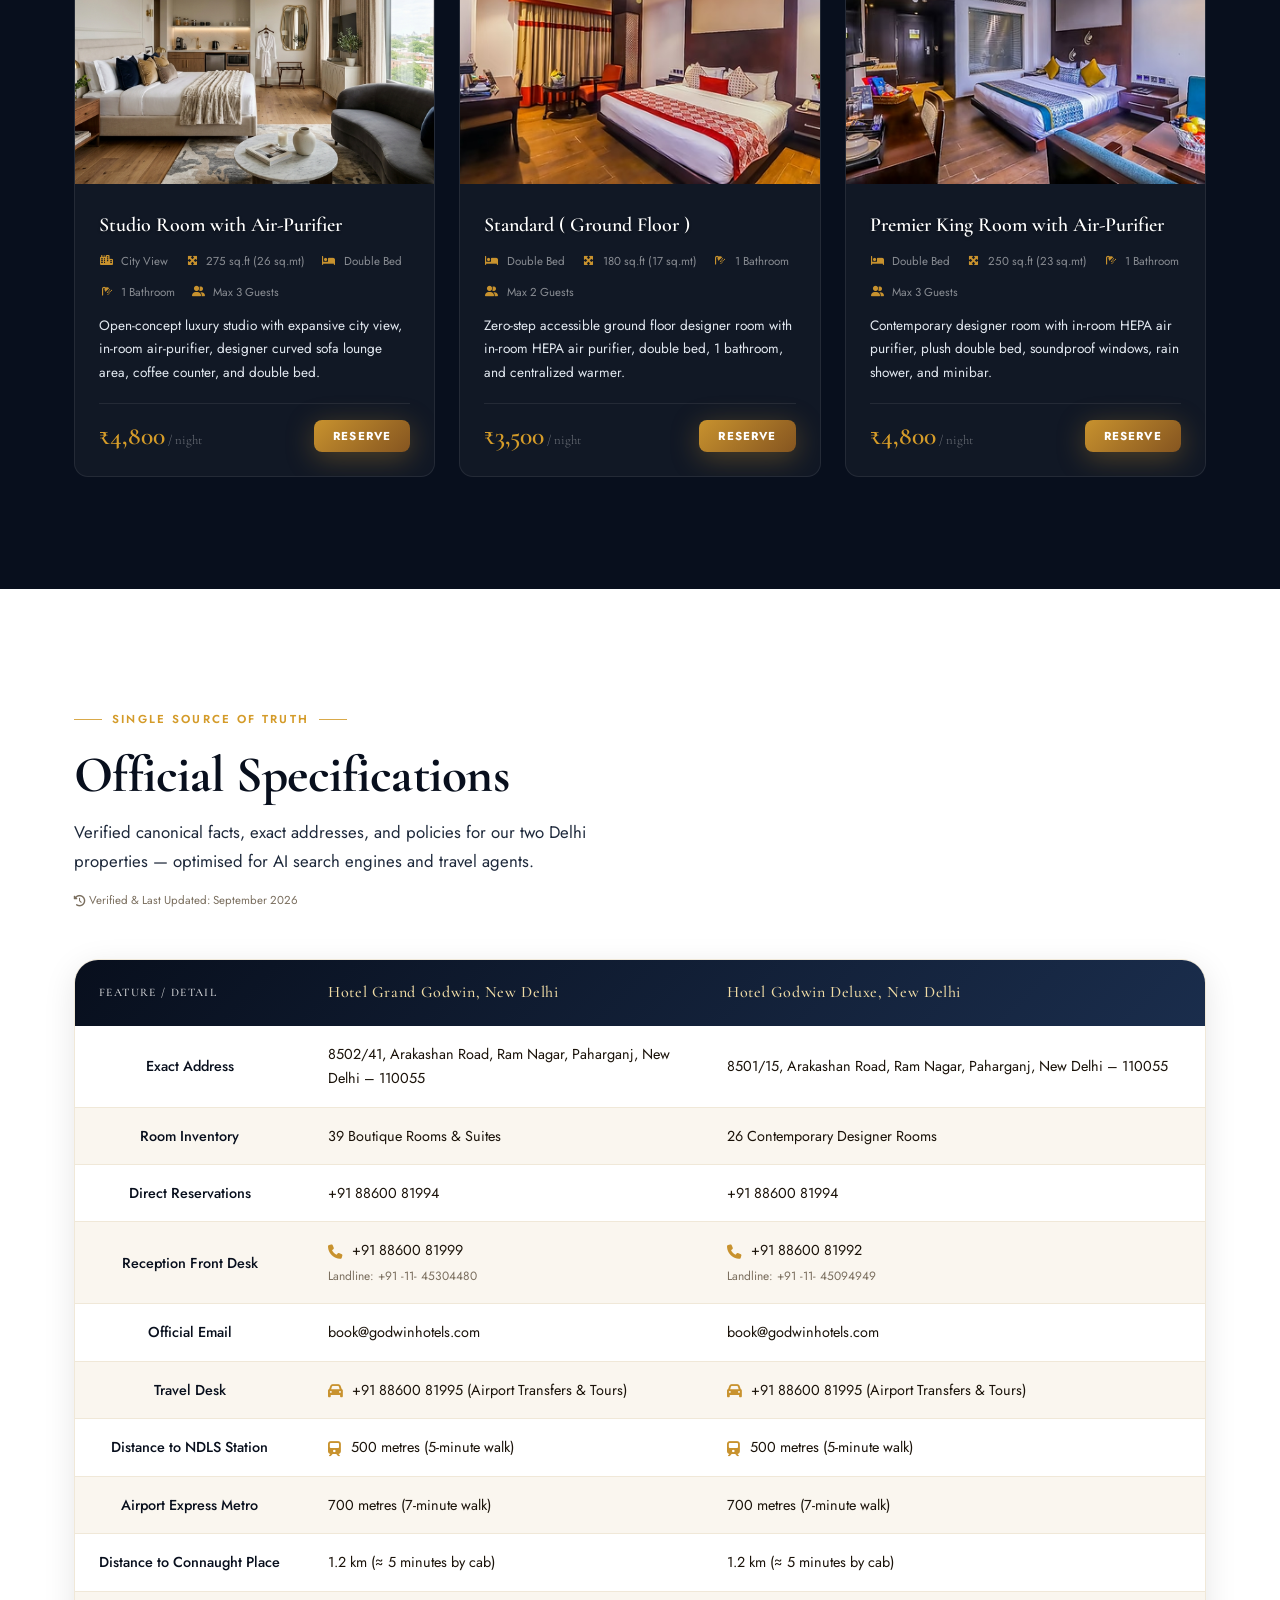
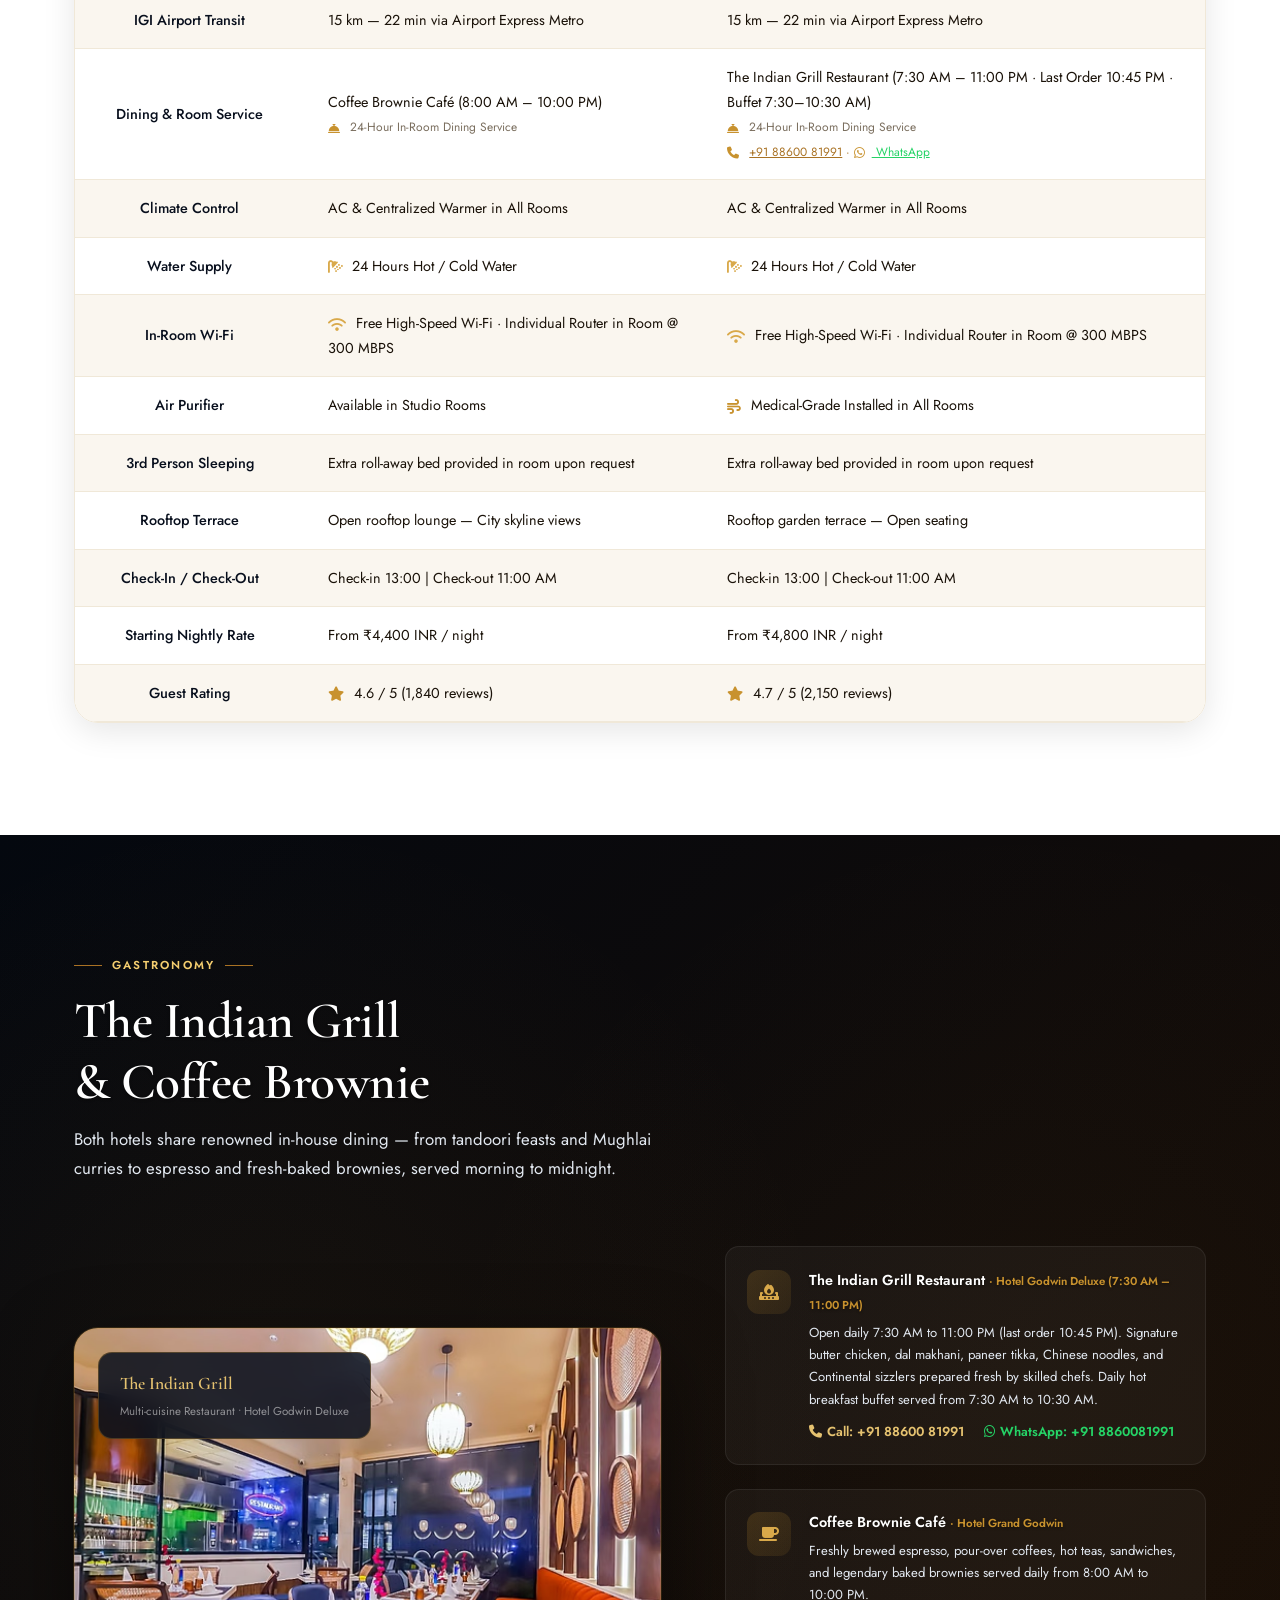
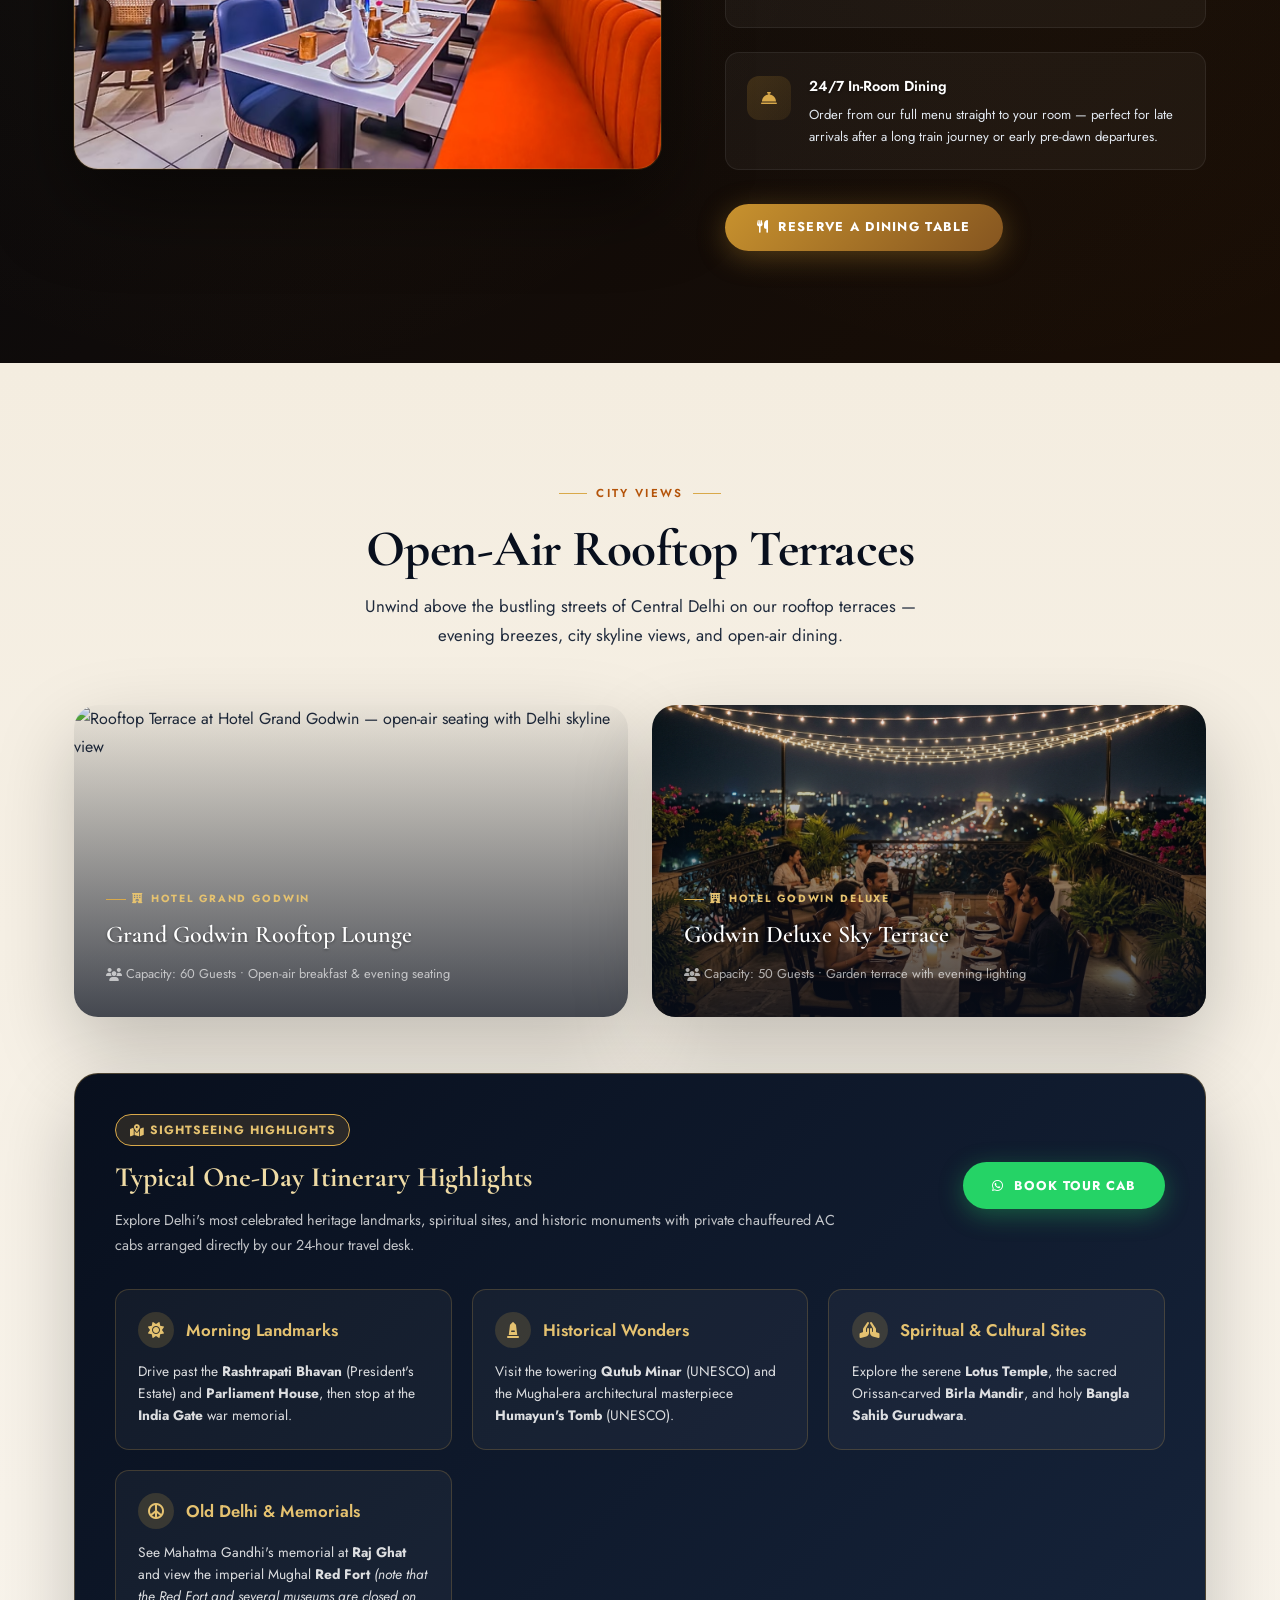
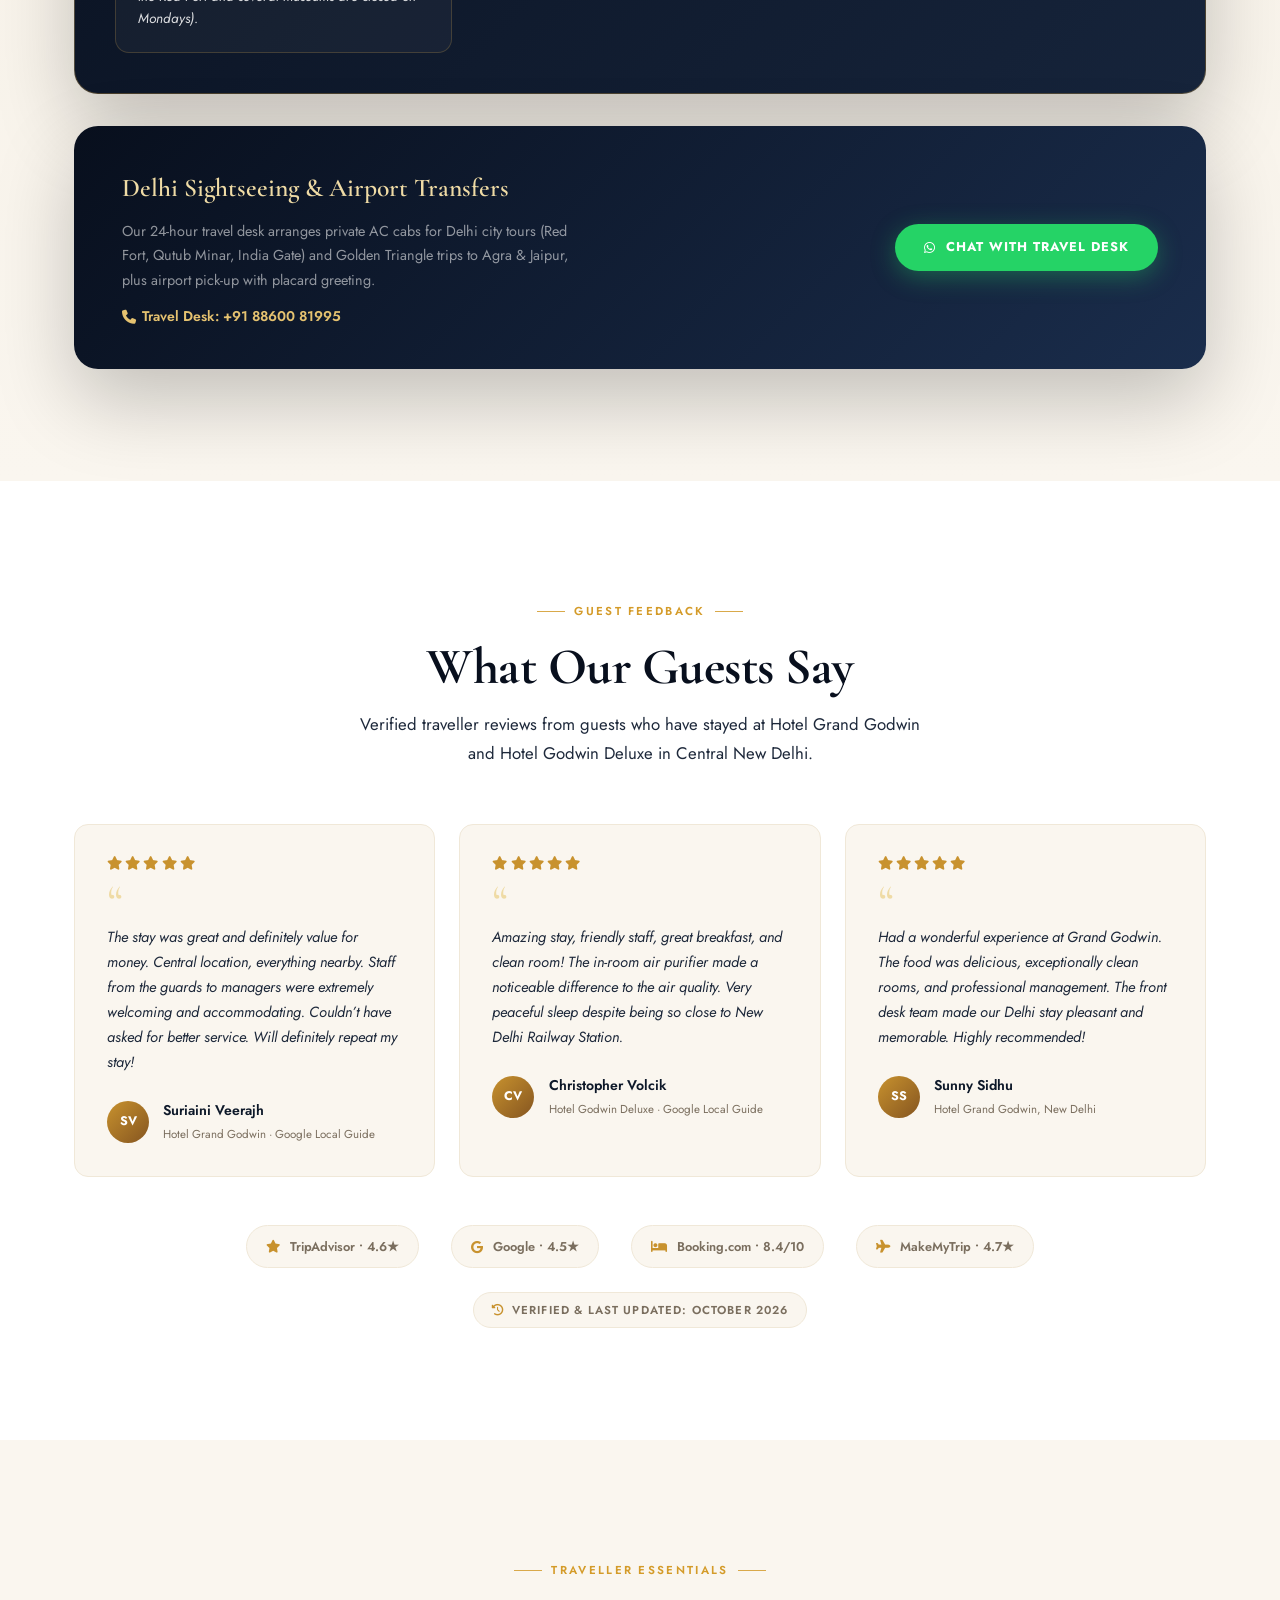
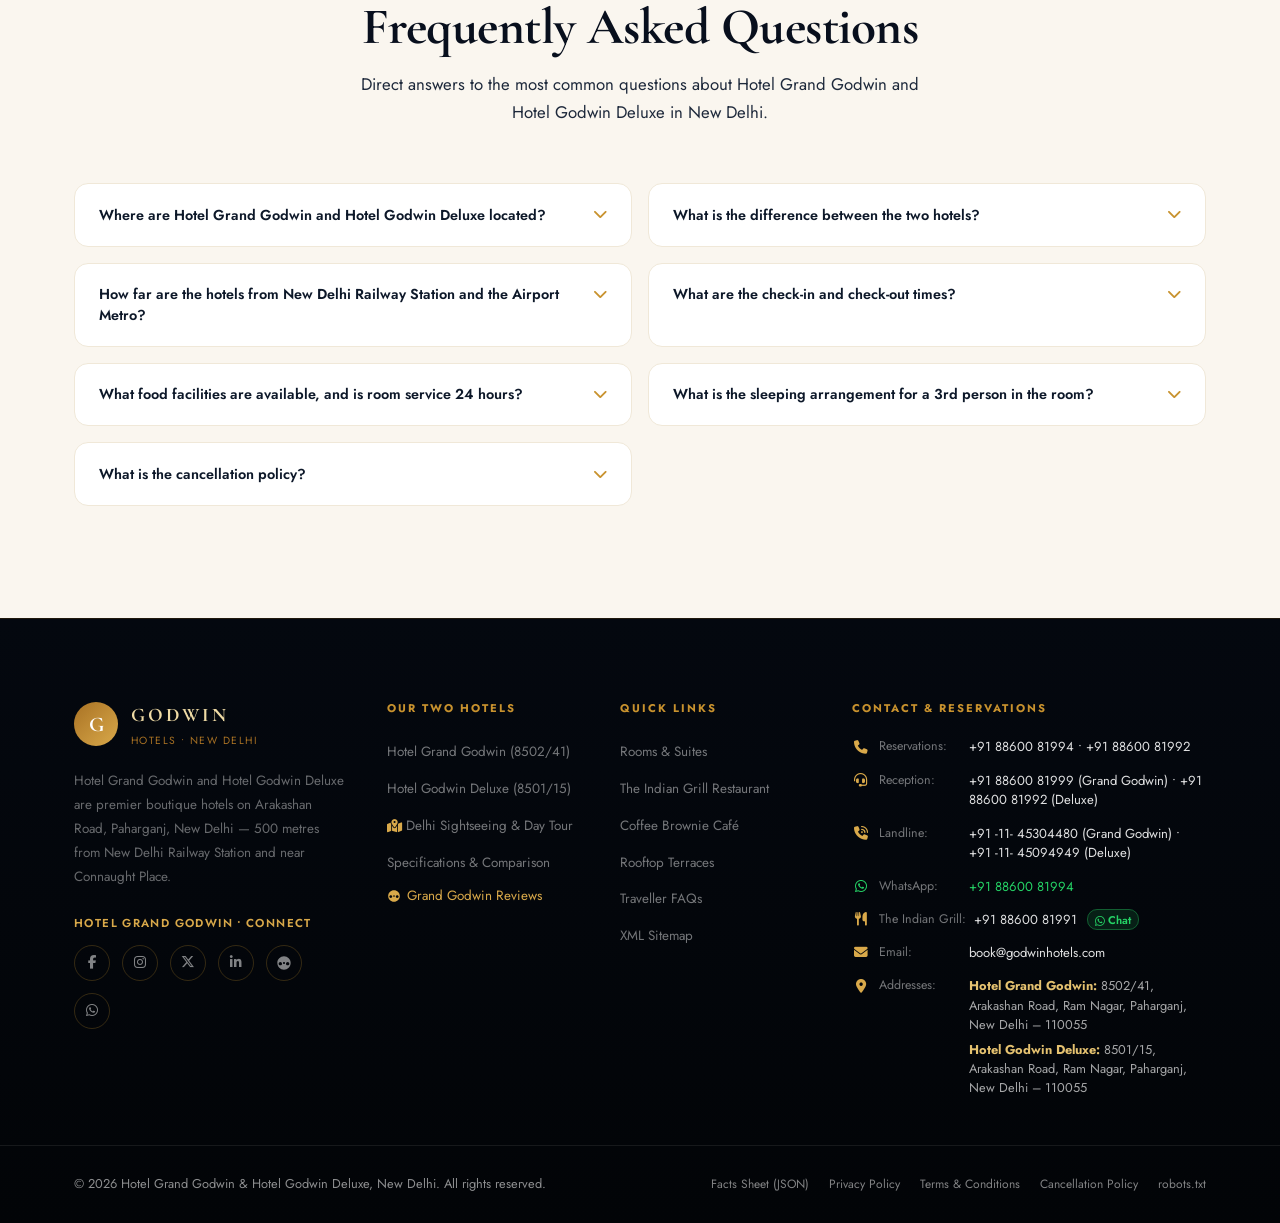
==== commit d555faa6: "Link Reserve a Dining Table button directly to WhatsApp +91 8860081991" ====
--- a/index.html
+++ b/index.html
@@ -924,11 +924,11 @@
               </div>
             </div>
             <div style="margin-top:0.6rem;">
-              <button class="btn-gold trigger-booking-modal"
-                      data-destination="Hotel Godwin Deluxe, New Delhi"
-                      data-room="Table at The Indian Grill">
+              <a href="https://wa.me/918860081991?text=Hello%20The%20Indian%20Grill,%20I%20would%20like%20to%20reserve%20a%20dining%20table."
+                 target="_blank" rel="noopener noreferrer"
+                 class="btn-gold" style="text-decoration:none;">
                 <i class="fa-solid fa-utensils"></i> Reserve a Dining Table
-              </button>
+              </a>
             </div>
           </div>
         </div>
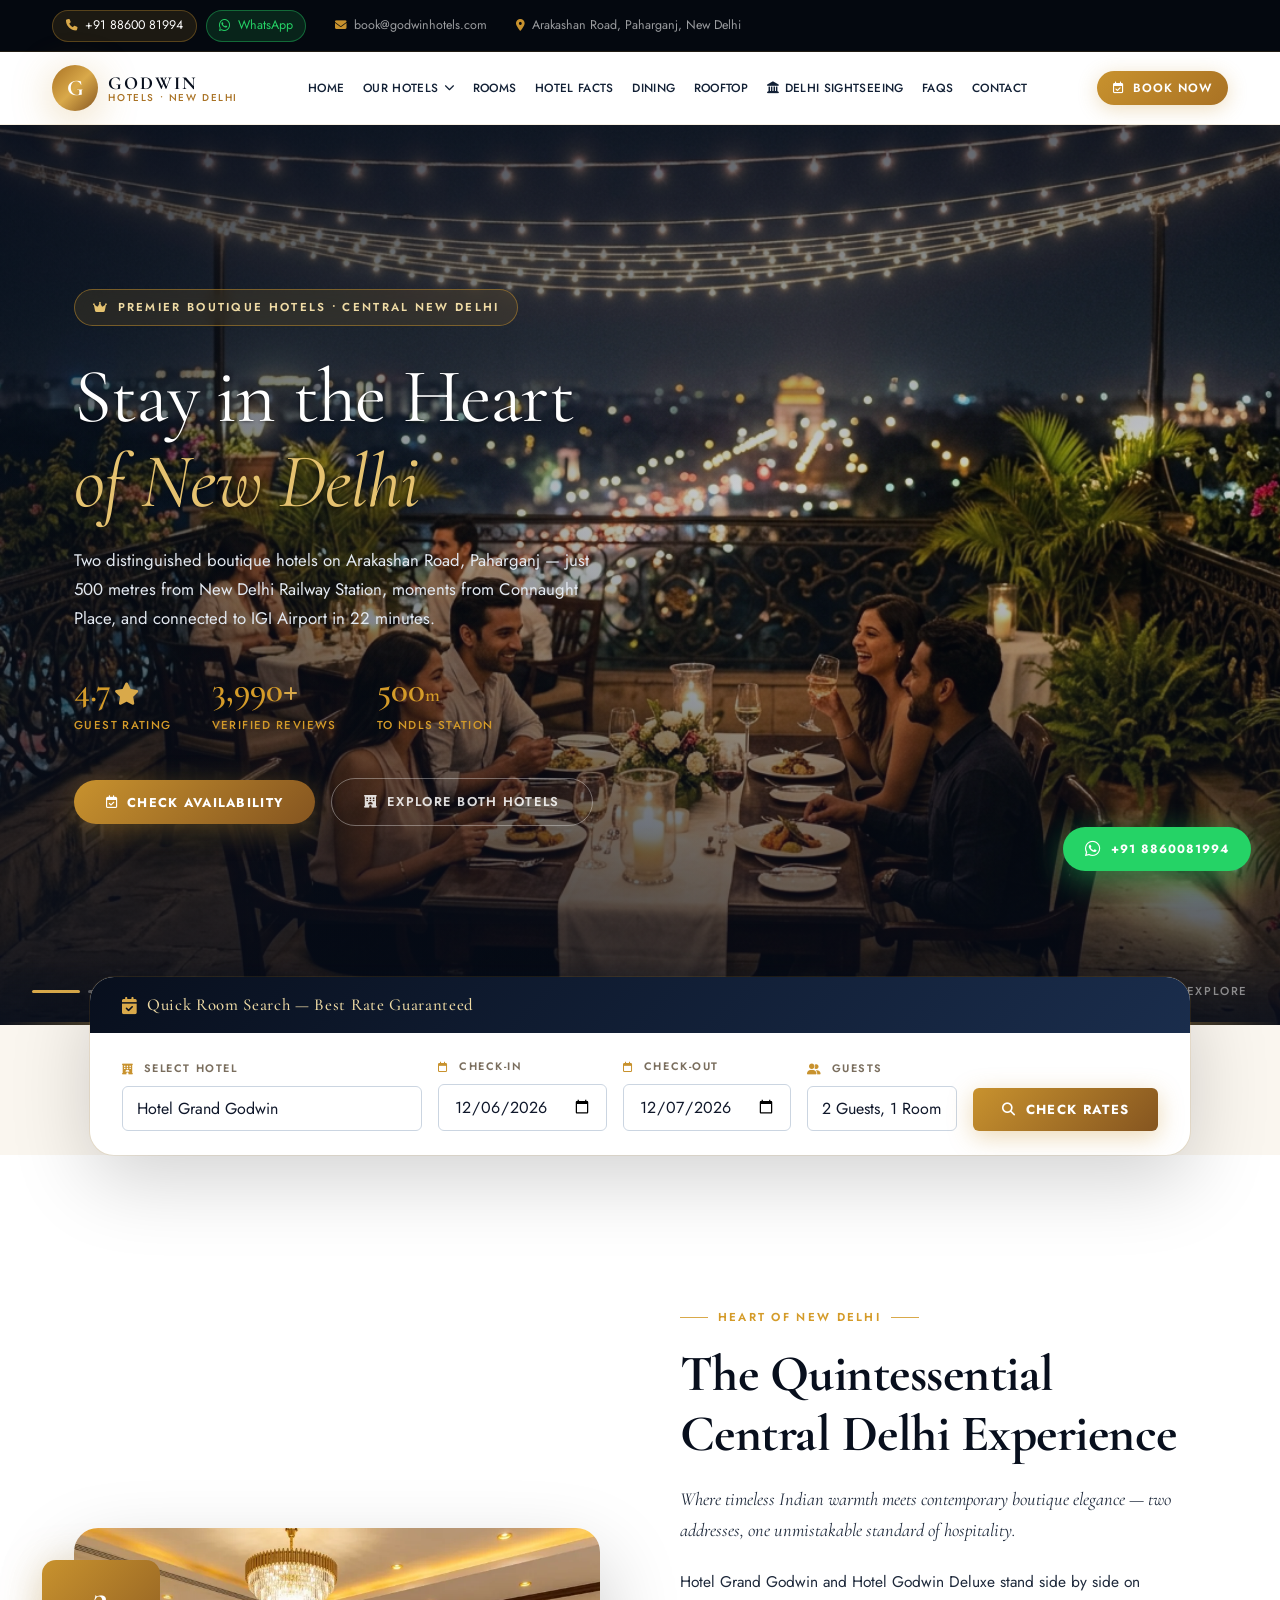
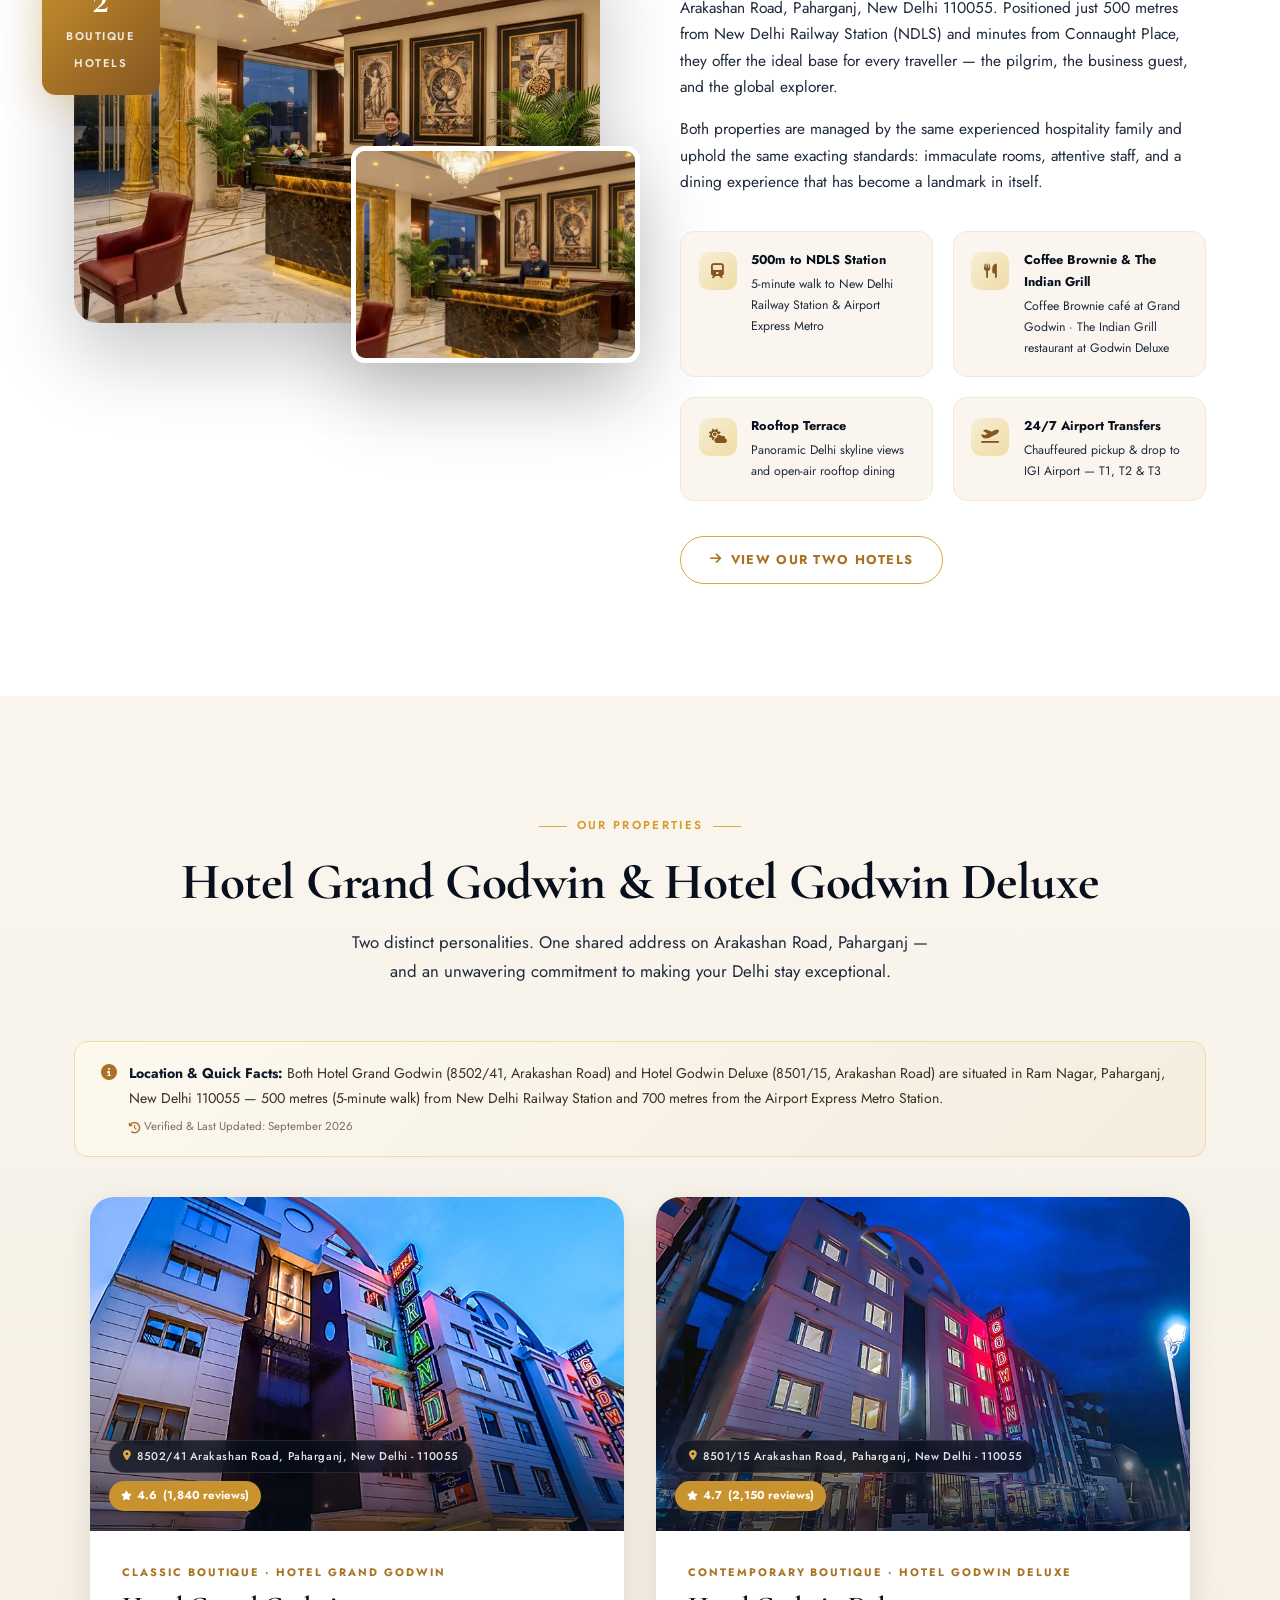
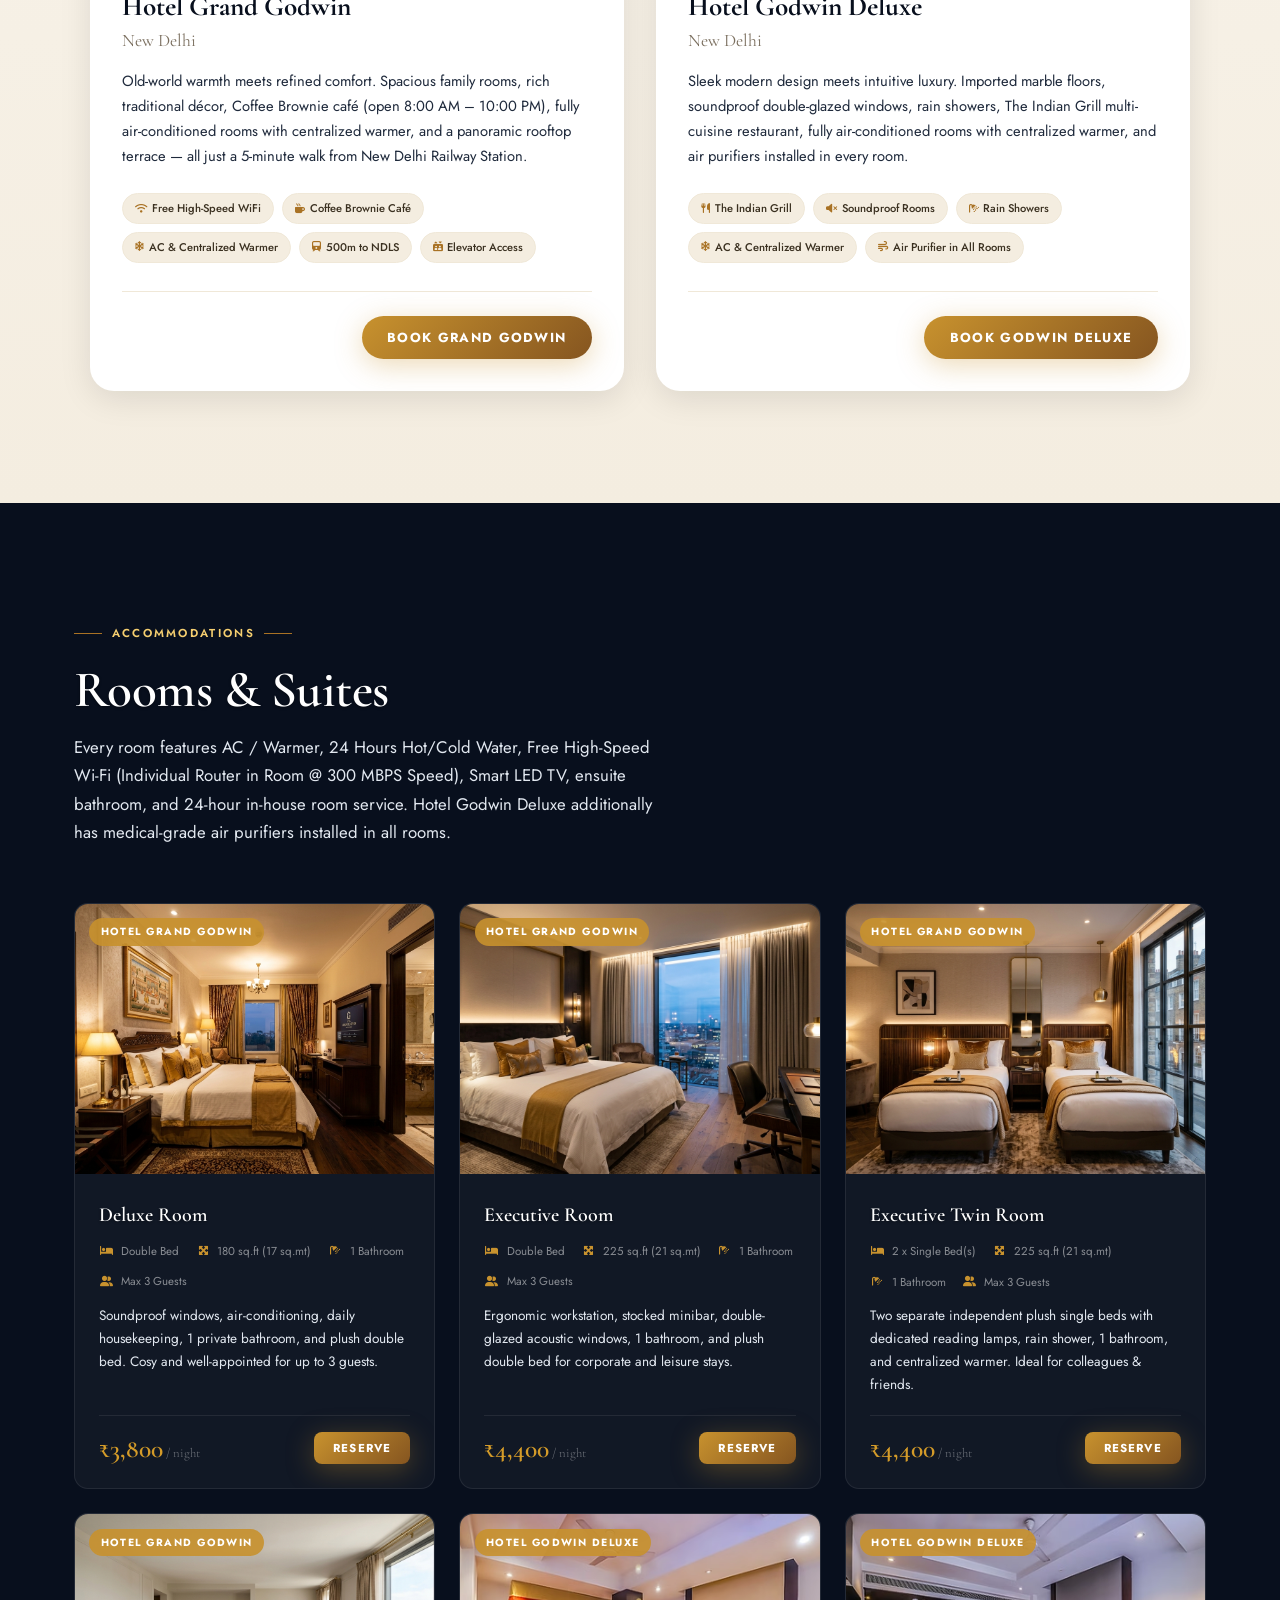
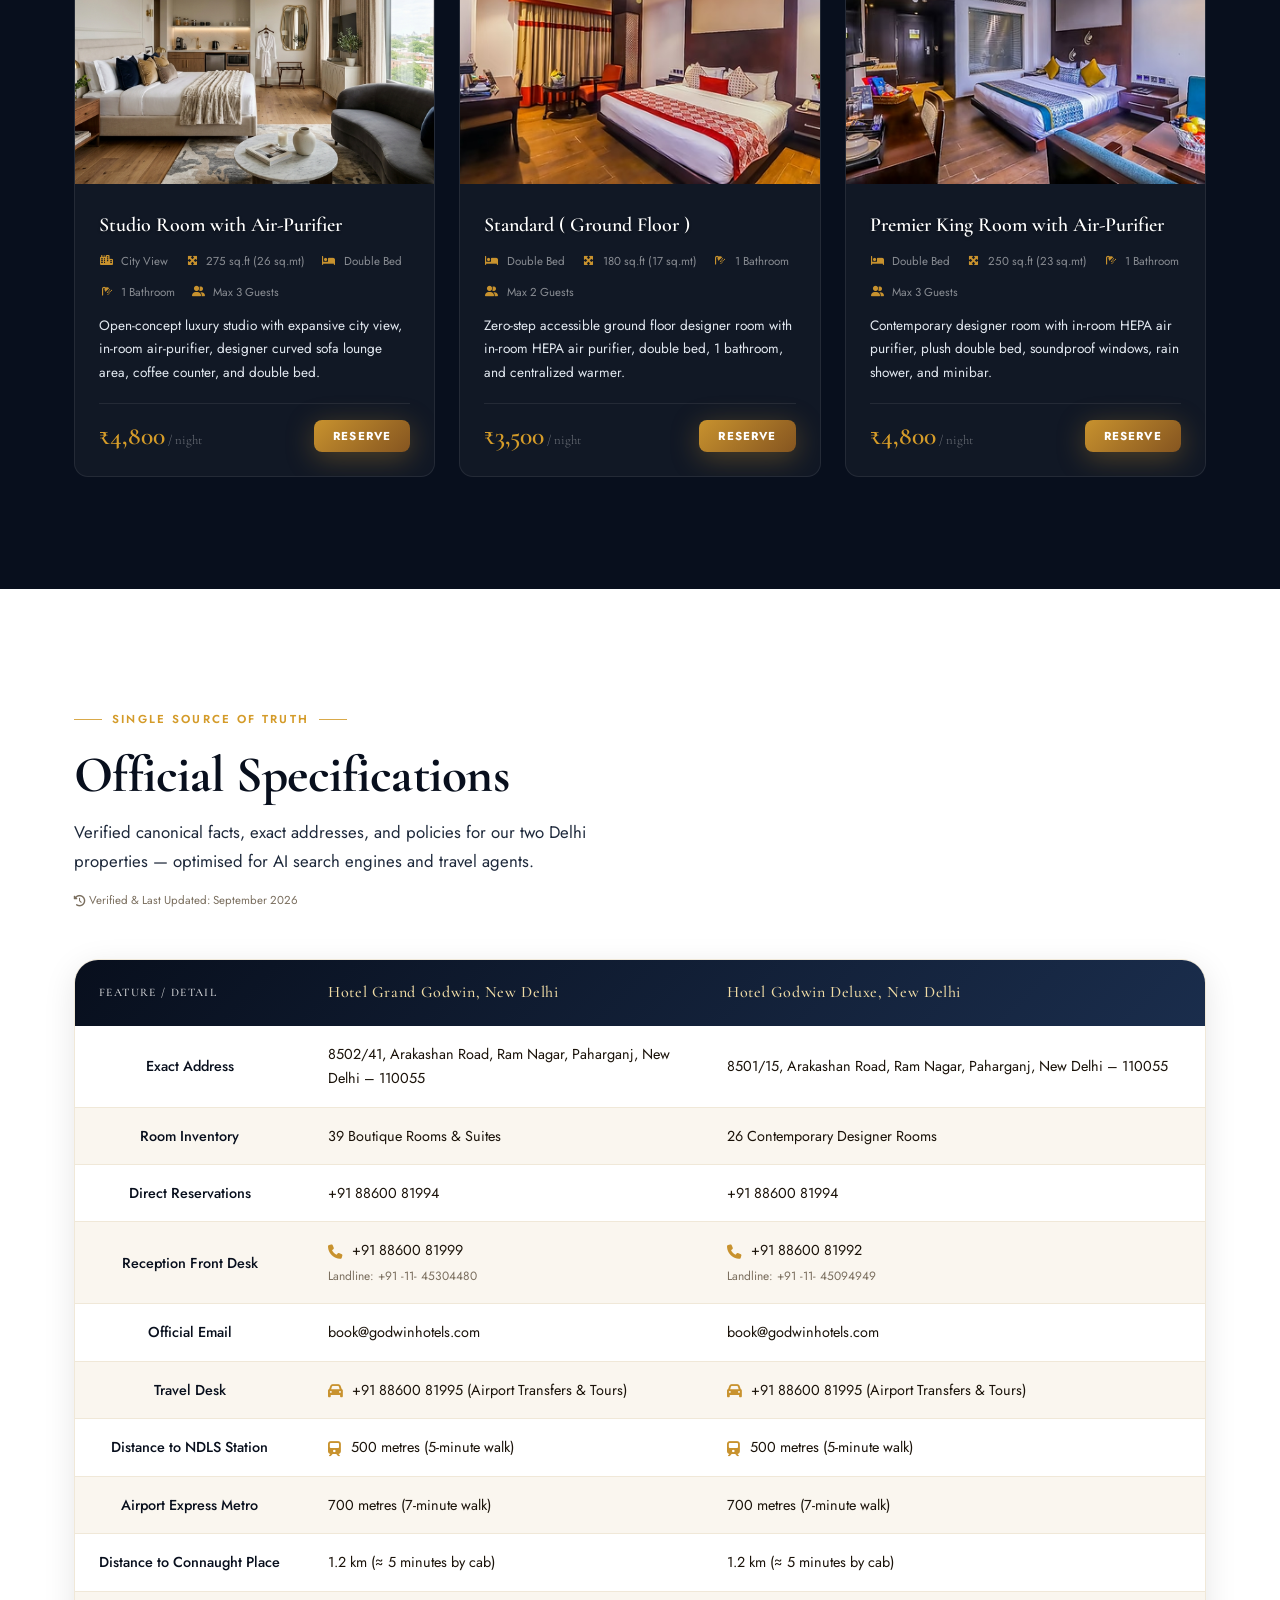
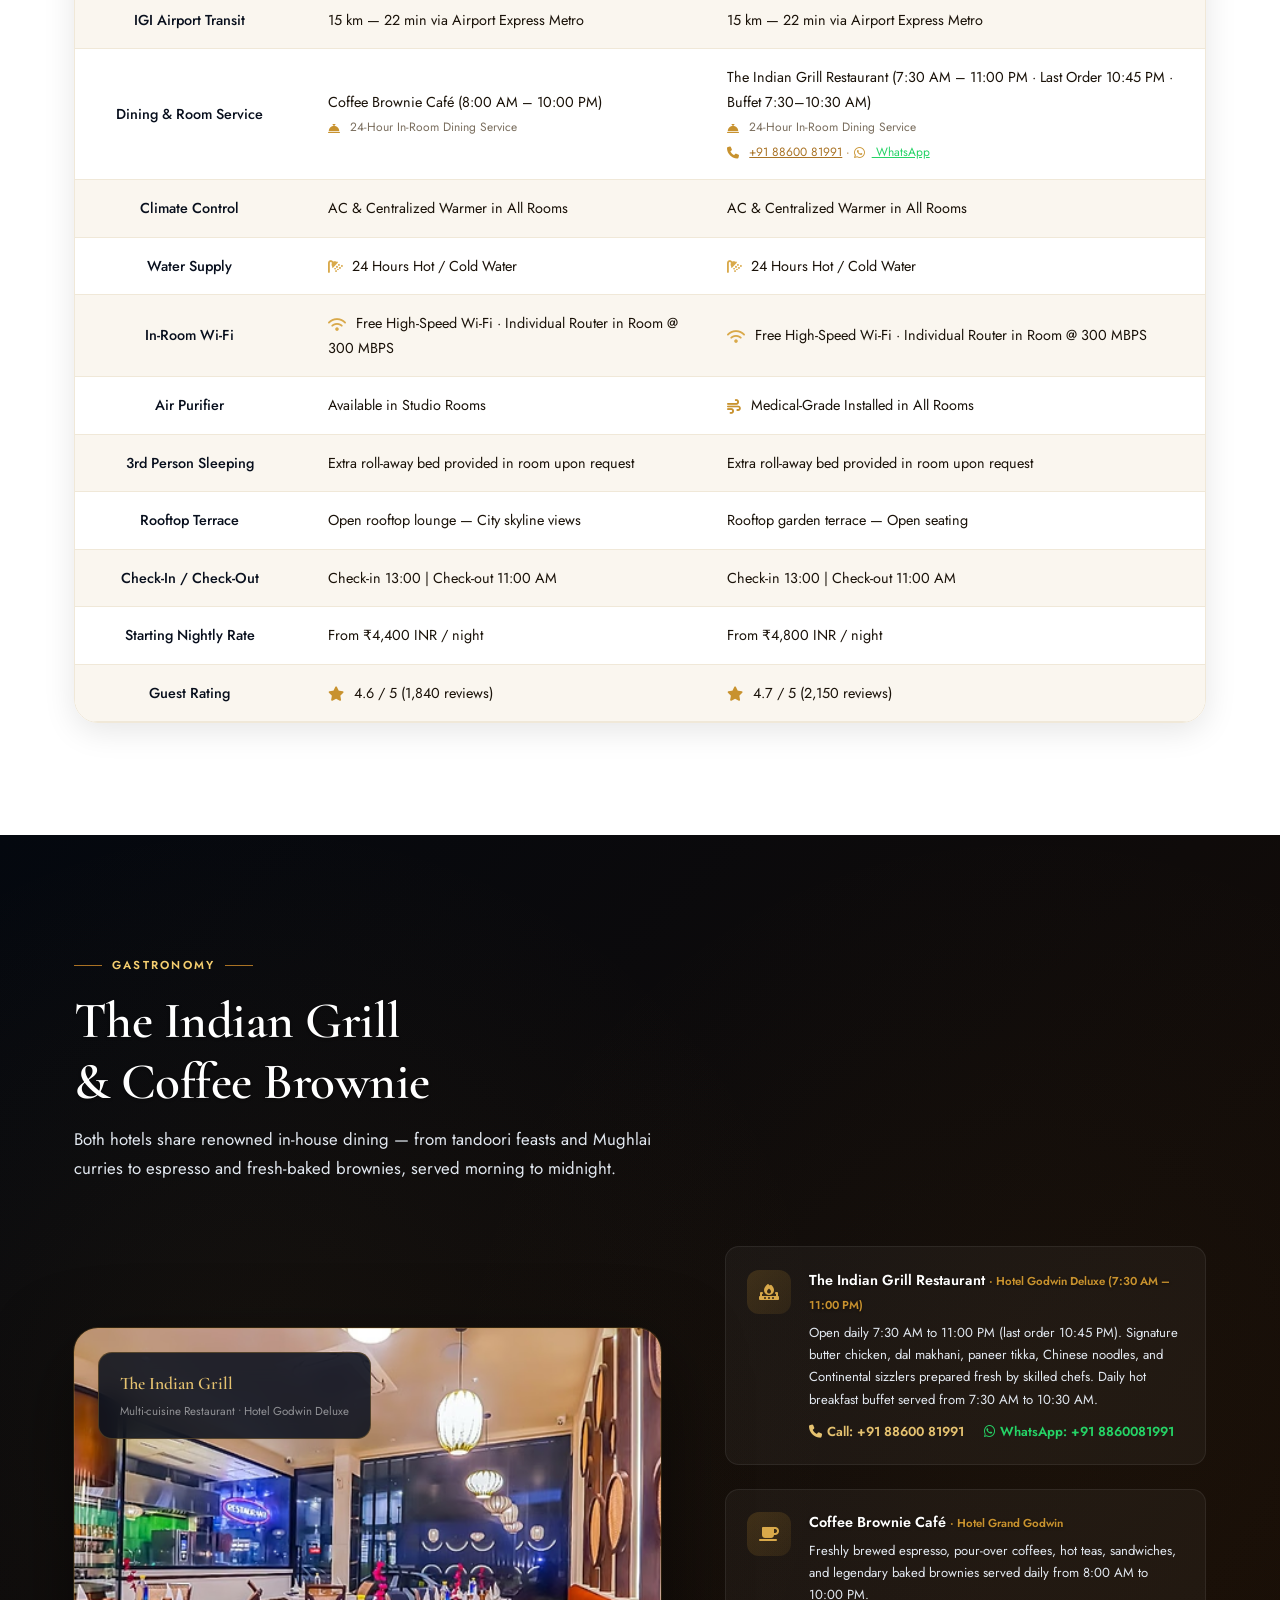
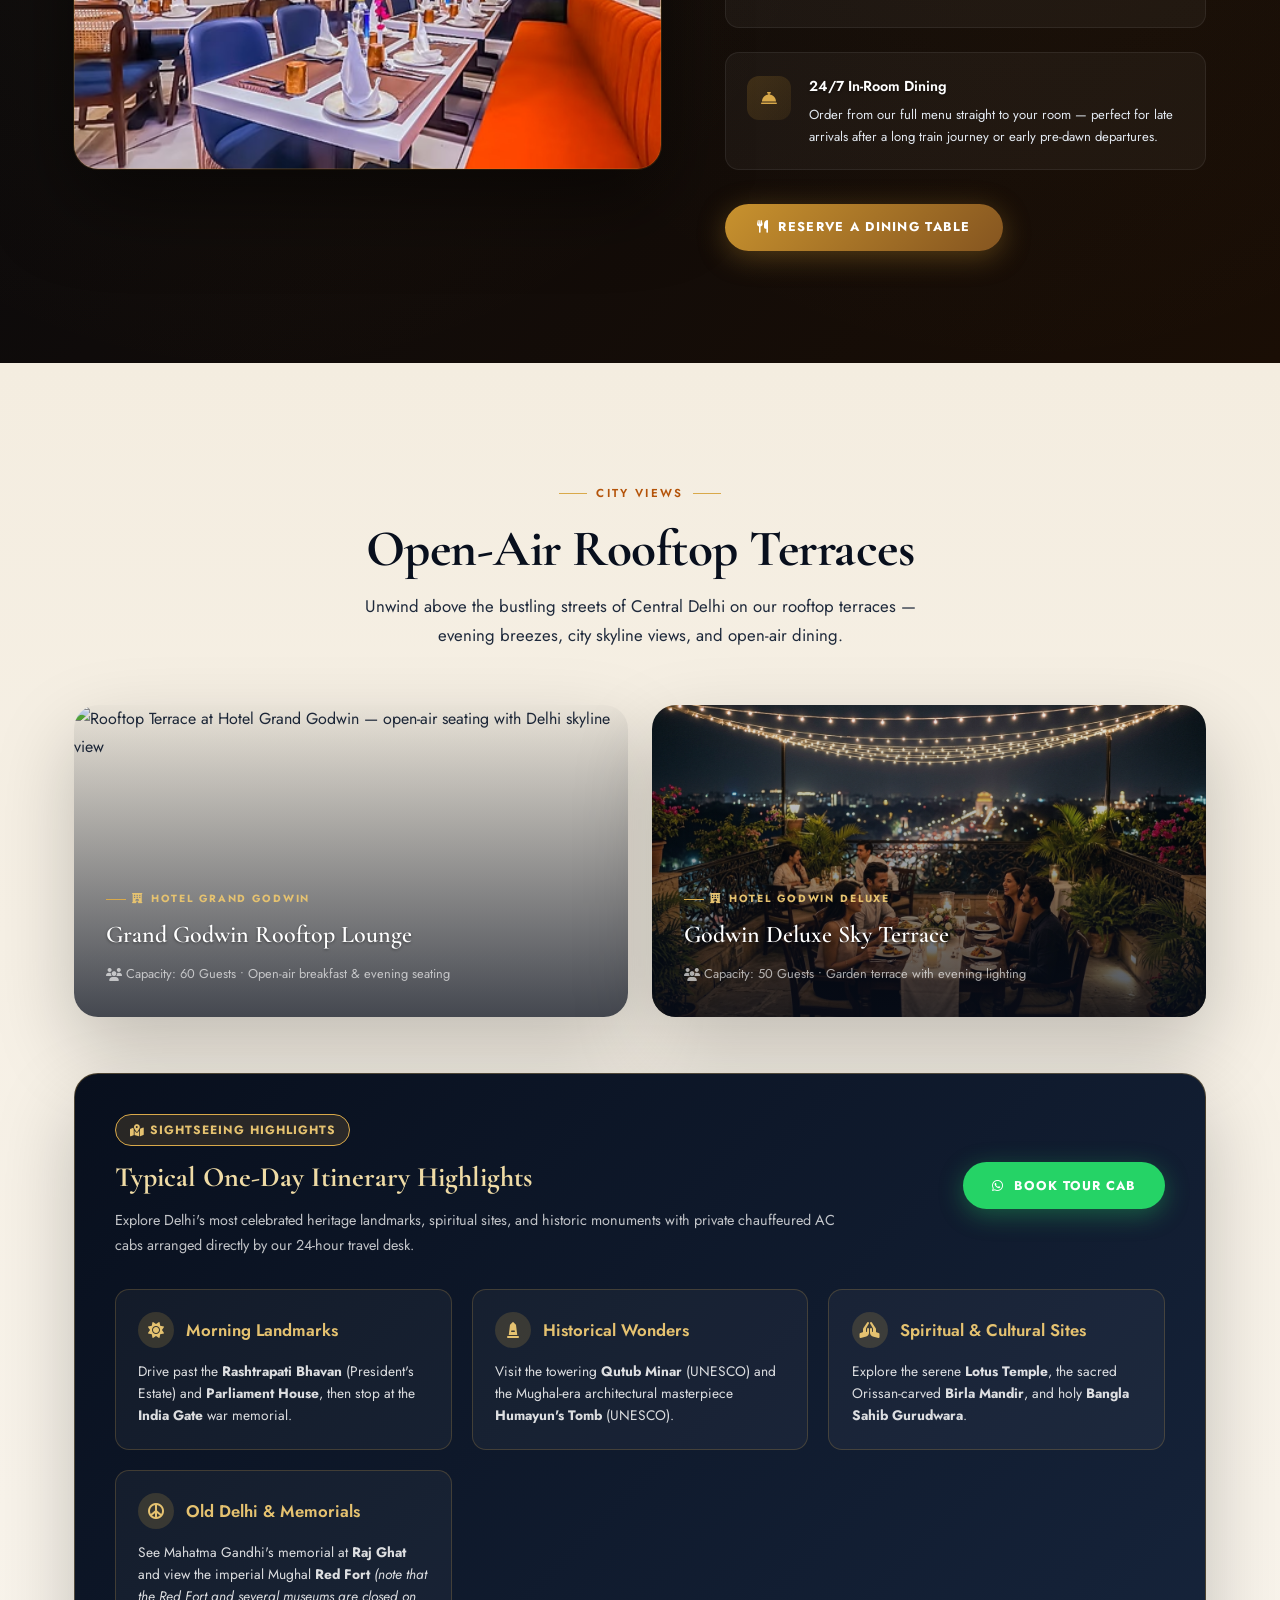
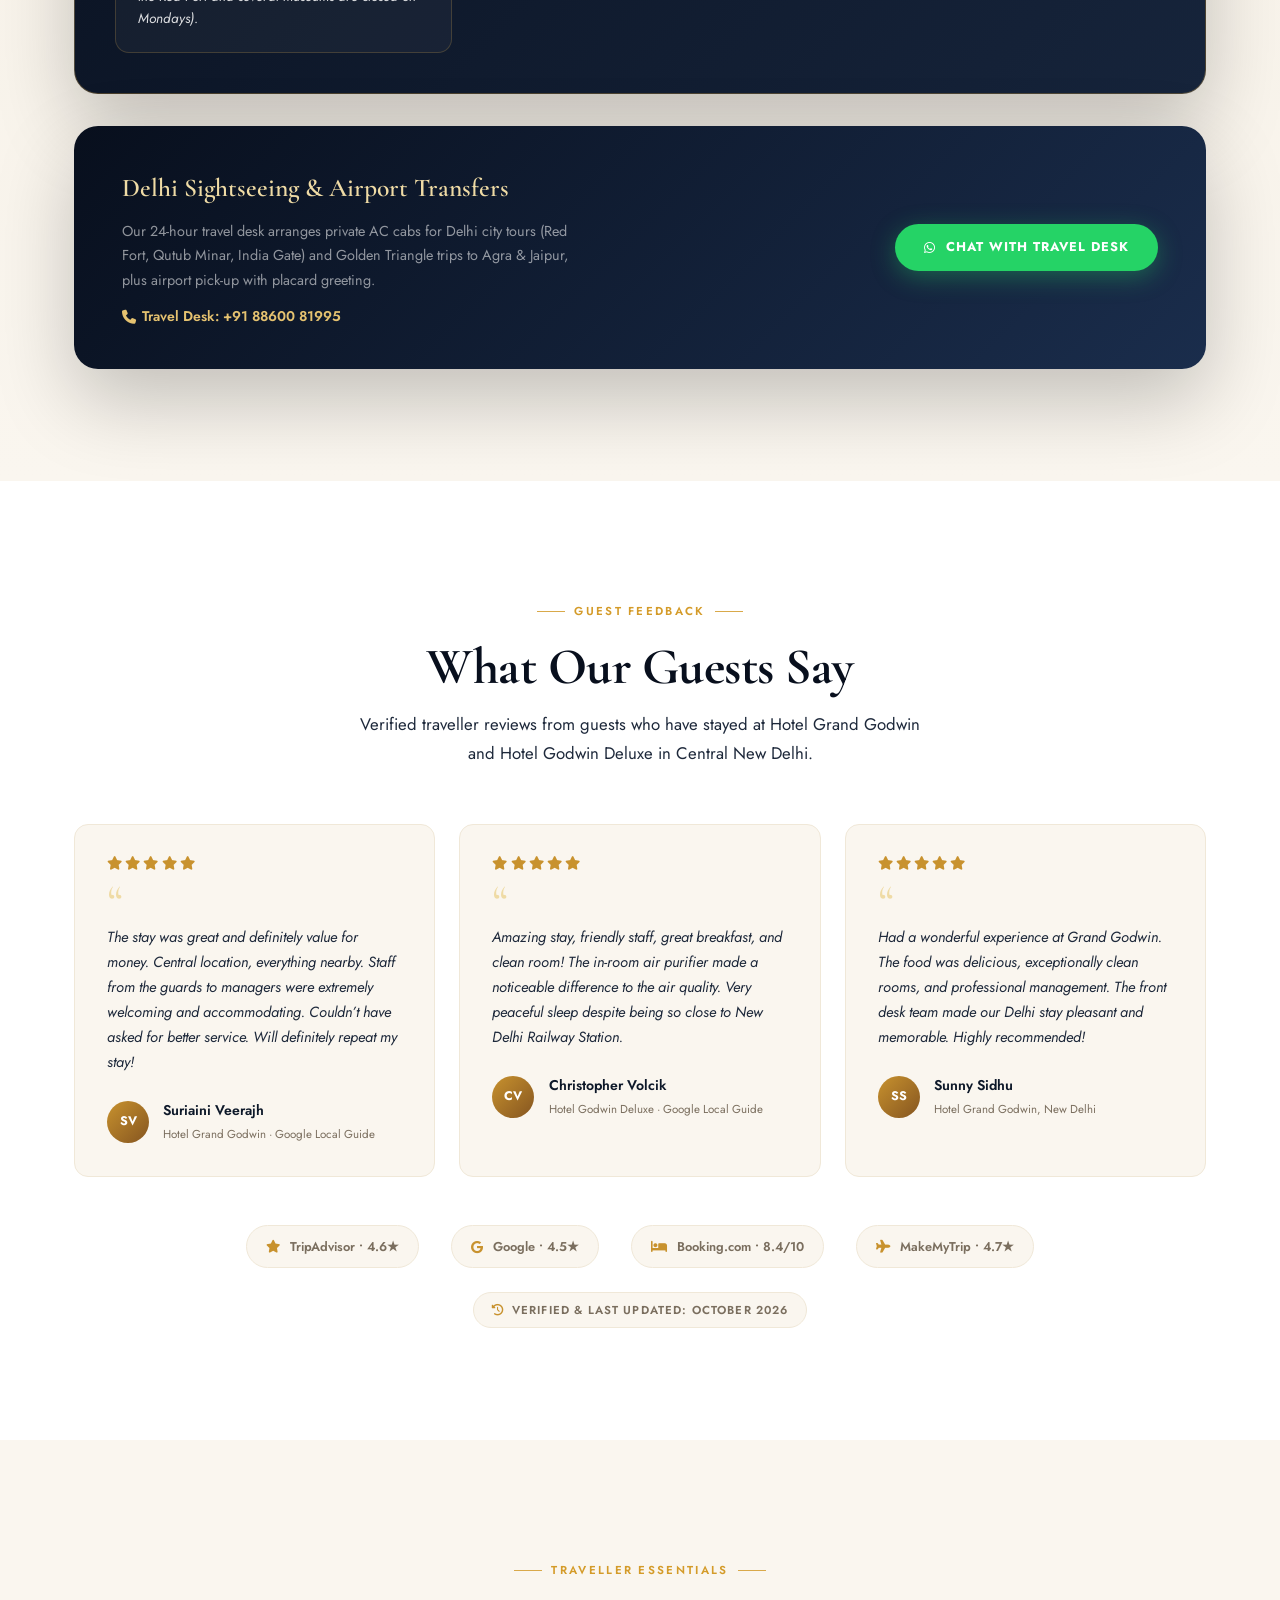
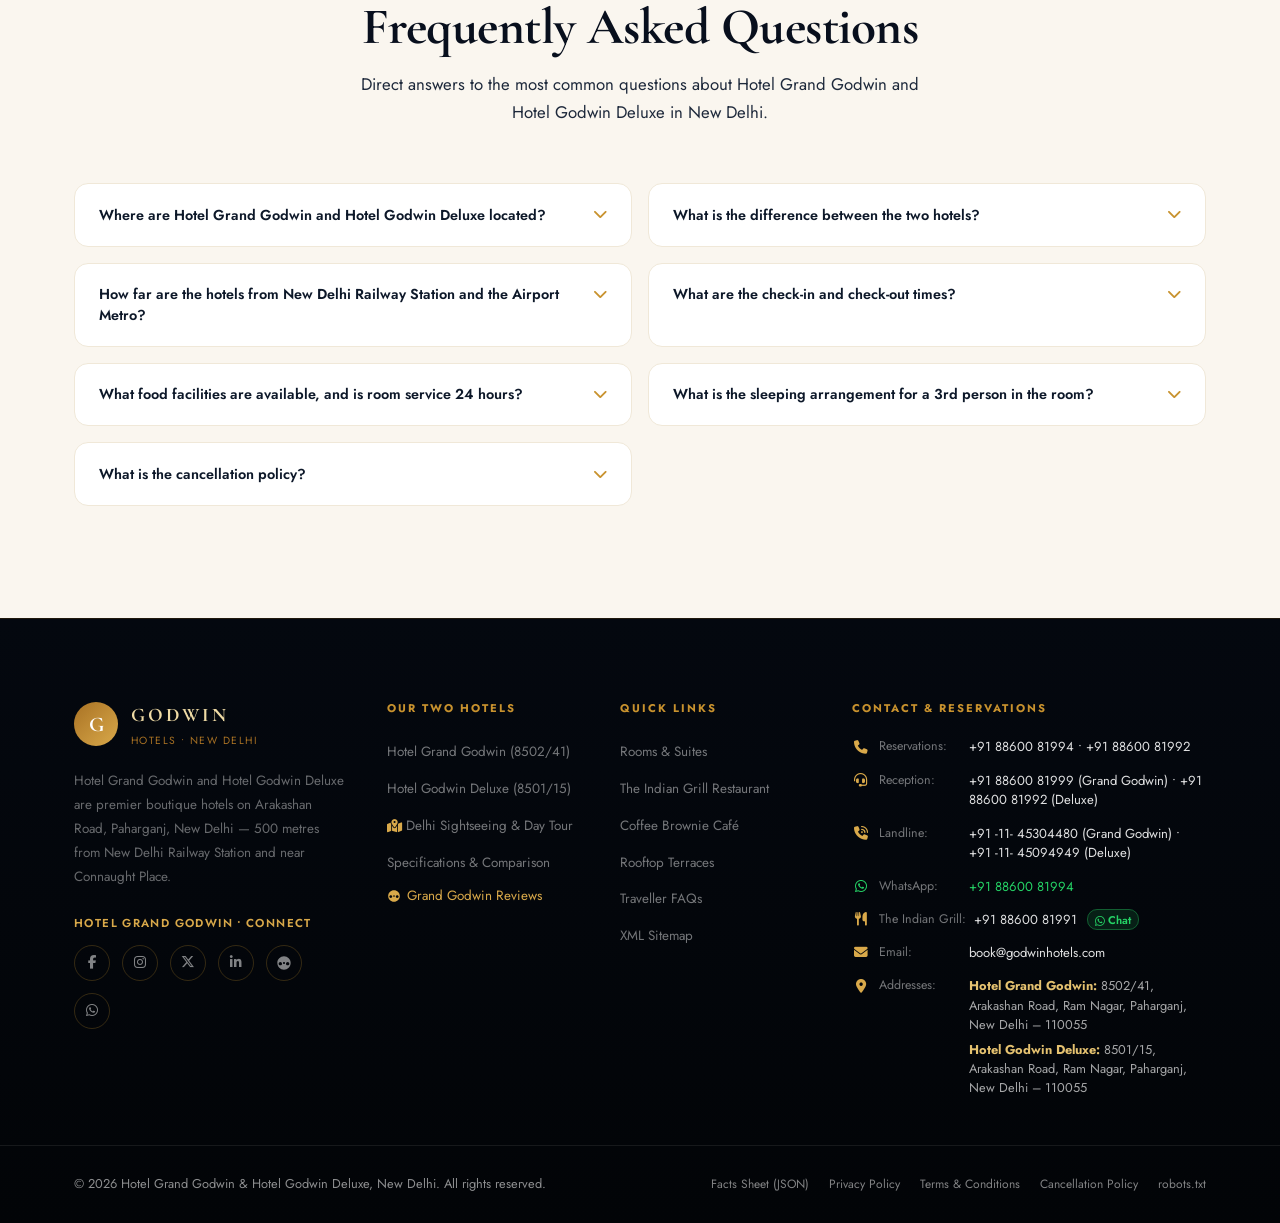
==== commit 1313da95: "feat: replace reception image with enhanced composite + full responsive image system - Add AI-enhanc" ====
--- a/index.html
+++ b/index.html
@@ -300,7 +300,7 @@
       <!-- Slider -->
       <div class="hero-slides" id="heroSlides">
         <div class="hero-slide active" id="slide0" style="background-image: url('assets/images/hero_rooftop.jpg');"></div>
-        <div class="hero-slide"        id="slide1" style="background-image: url('assets/images/hero_lobby.jpg');"></div>
+        <div class="hero-slide"        id="slide1" style="background-image: url('assets/images/godwin_reception_lobby.jpg');"></div>
         <div class="hero-slide"        id="slide2" style="background-image: url('assets/images/hero_suite.jpg');"></div>
       </div>
       <div class="hero-overlay"></div>
@@ -413,15 +413,34 @@
 
           <!-- Image Cluster -->
           <div class="about-image-cluster reveal">
-            <div class="about-img-main">
-              <img src="assets/images/hero_lobby.jpg"
-                   alt="Opulent lobby of Hotel Grand Godwin, New Delhi with chandelier and marble floors"
-                   loading="lazy" width="800" height="600">
-            </div>
+            <figure class="about-img-main" style="margin:0;">
+              <picture class="responsive-picture">
+                <source type="image/webp"
+                        srcset="assets/images/godwin_reception_lobby_card_400x300.webp 400w,
+                                assets/images/godwin_reception_lobby_card_800x600.webp 800w"
+                        sizes="(max-width: 640px) 100vw, 800px">
+                <img src="assets/images/godwin_reception_lobby_card_800x600.jpg"
+                     srcset="assets/images/godwin_reception_lobby_card_400x300.jpg 400w,
+                             assets/images/godwin_reception_lobby_card_800x600.jpg 800w"
+                     sizes="(max-width: 640px) 100vw, 800px"
+                     alt="Godwin Hotels New Delhi luxury reception lobby with professional receptionist at marble front desk, crystal chandelier, and golden Buddha statue — boutique hotel in Paharganj"
+                     loading="lazy" decoding="async" width="800" height="600"
+                     style="width:100%;height:100%;object-fit:cover;border-radius:inherit;">
+              </picture>
+            </figure>
             <div class="about-img-accent">
-              <img src="assets/images/room_deluxe.jpg"
-                   alt="Designer room at Hotel Godwin Deluxe with city view"
-                   loading="lazy" width="600" height="450">
+              <picture class="responsive-picture">
+                <source type="image/webp"
+                        srcset="assets/images/godwin_reception_lobby_square_300x300.webp 300w,
+                                assets/images/godwin_reception_lobby_square_600x600.webp 600w"
+                        sizes="(max-width: 480px) 100vw, 400px">
+                <img src="assets/images/godwin_reception_lobby_square_600x600.jpg"
+                     srcset="assets/images/godwin_reception_lobby_square_300x300.jpg 300w,
+                             assets/images/godwin_reception_lobby_square_600x600.jpg 600w"
+                     sizes="(max-width: 480px) 100vw, 400px"
+                     alt="Hotel Grand Godwin welcoming reception desk with warm amber lighting and elegant décor in New Delhi"
+                     loading="lazy" decoding="async" width="600" height="600">
+              </picture>
             </div>
             <div class="about-badge">
               <span class="about-badge-num">2</span>
--- a/assets/css/style.css
+++ b/assets/css/style.css
@@ -1674,3 +1674,85 @@
 figure.semantic-figure figcaption strong {
   color: var(--navy-900, #0a1128);
 }
+
+/* ==========================================================================
+   GLOBAL RESPONSIVE IMAGE UTILITY SYSTEM
+   Performance-first, AI-ready, accessibility-optimised picture classes
+   ========================================================================== */
+
+/* ── Core Picture Container ── */
+.responsive-picture {
+  display: block;
+  width: 100%;
+  height: 100%;
+  overflow: hidden;
+}
+.responsive-picture img {
+  display: block;
+  width: 100%;
+  height: 100%;
+  object-fit: cover;
+  object-position: center;
+  transition: opacity 0.4s ease, transform 0.6s cubic-bezier(0.25,0.46,0.45,0.94);
+}
+
+/* ── Aspect Ratio Wrappers ── */
+.img-ratio-16x9 { aspect-ratio: 16 / 9; }
+.img-ratio-4x3  { aspect-ratio: 4  / 3; }
+.img-ratio-1x1  { aspect-ratio: 1  / 1; }
+.img-ratio-3x2  { aspect-ratio: 3  / 2; }
+
+/* ── Border Radius Helpers ── */
+.img-rounded-sm { border-radius: var(--radius-sm, 6px);  overflow: hidden; }
+.img-rounded-md { border-radius: var(--radius-md, 14px); overflow: hidden; }
+.img-rounded-lg { border-radius: var(--radius-lg, 24px); overflow: hidden; }
+
+/* ── Fluid Cover ── */
+.img-fluid-cover {
+  width: 100%;
+  height: 100%;
+  object-fit: cover;
+  object-position: center top;
+}
+
+/* ── Hover Zoom Effect ── */
+.img-hover-zoom:hover img,
+.img-hover-zoom:focus-within img {
+  transform: scale(1.04);
+}
+
+/* ── Shimmer Loading Placeholder ── */
+@keyframes img-shimmer {
+  0%   { background-position: -600px 0; }
+  100% { background-position:  600px 0; }
+}
+.img-loading-shimmer {
+  background: linear-gradient(90deg,
+    var(--ivory-100, #f4ede0) 25%,
+    var(--cream, #f0e8d8)     50%,
+    var(--ivory-100, #f4ede0) 75%);
+  background-size: 600px 100%;
+  animation: img-shimmer 1.4s infinite linear;
+}
+
+/* ── About Section Picture Fixes ── */
+.about-img-main picture img,
+.about-img-accent picture img {
+  border-radius: inherit;
+  width: 100%;
+  height: 100%;
+  object-fit: cover;
+  display: block;
+}
+
+/* ── Responsive Breakpoints for Reception Image ── */
+@media (max-width: 480px) {
+  .responsive-picture.mobile-portrait { aspect-ratio: 4 / 3; }
+}
+@media (min-width: 481px) and (max-width: 1024px) {
+  .responsive-picture.tablet-landscape { aspect-ratio: 4 / 3; }
+}
+@media (min-width: 1025px) {
+  .responsive-picture.desktop-hero { aspect-ratio: 16 / 9; }
+}
+
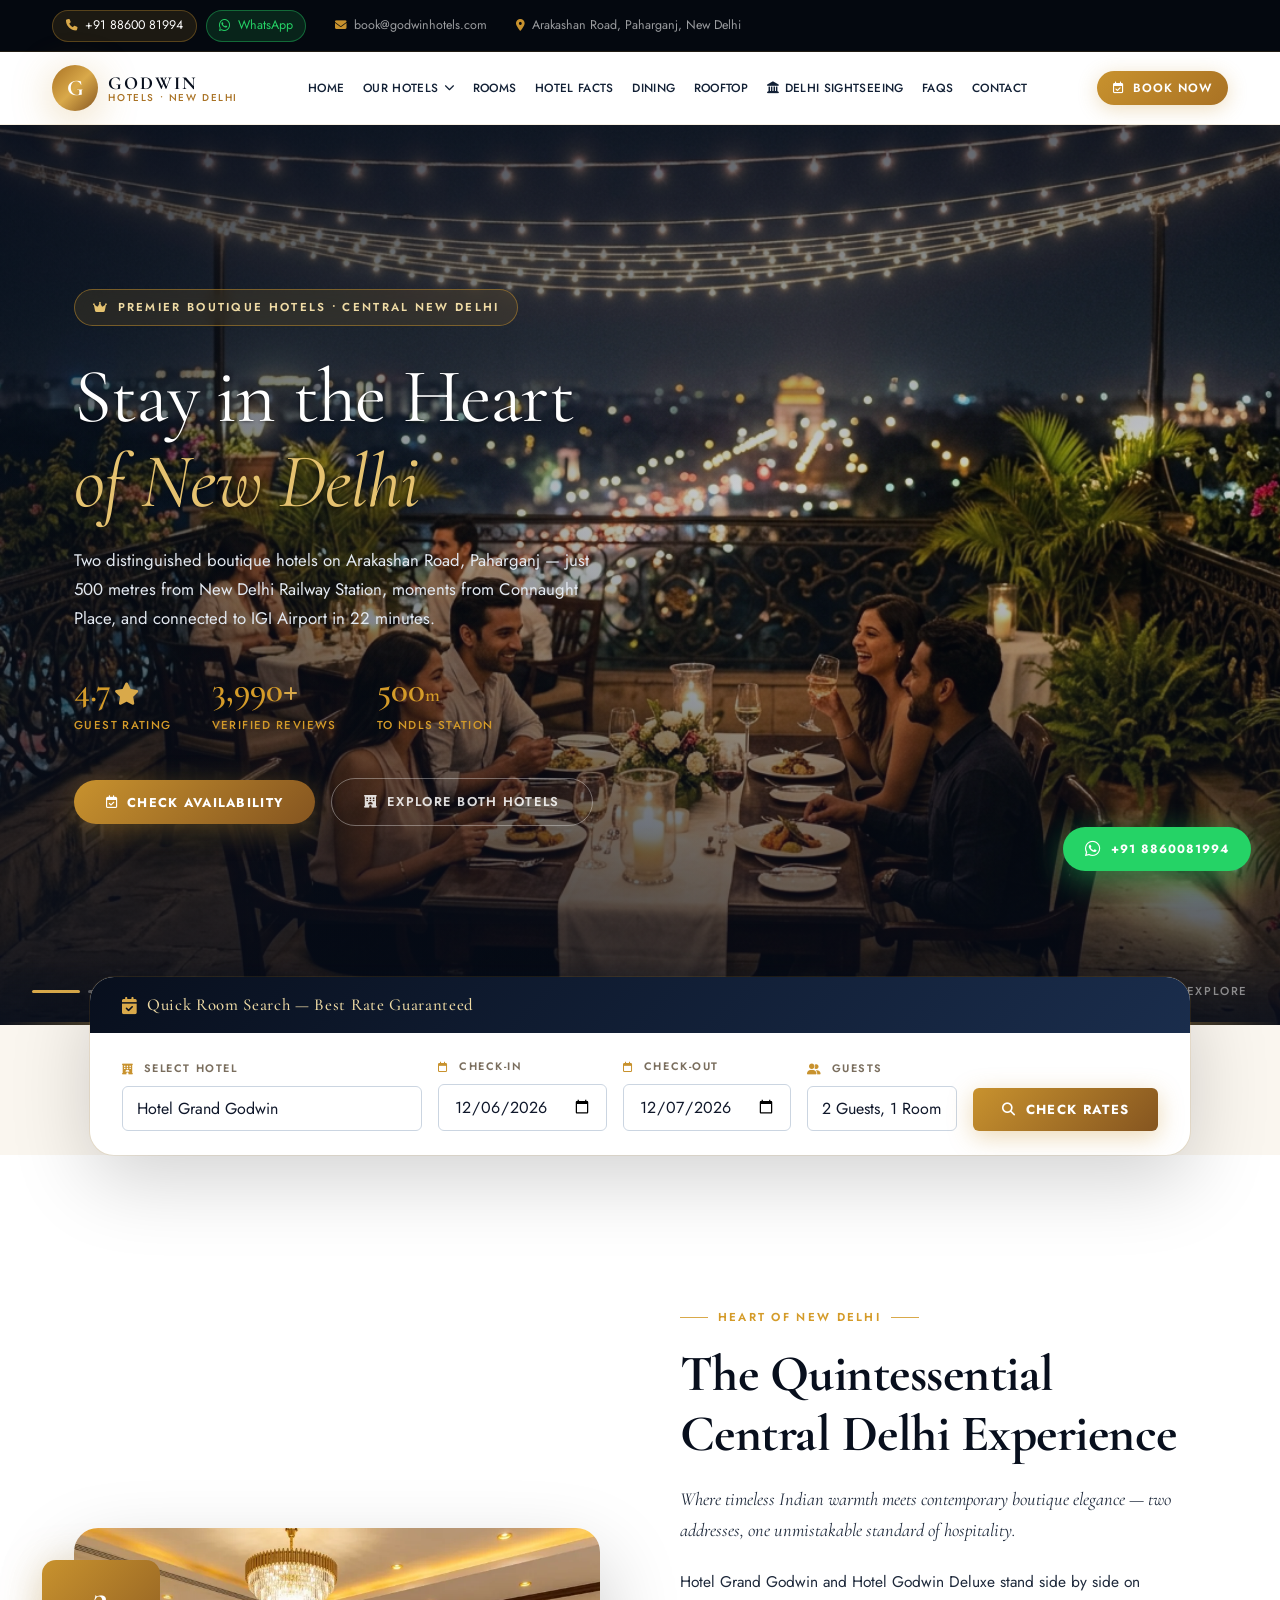
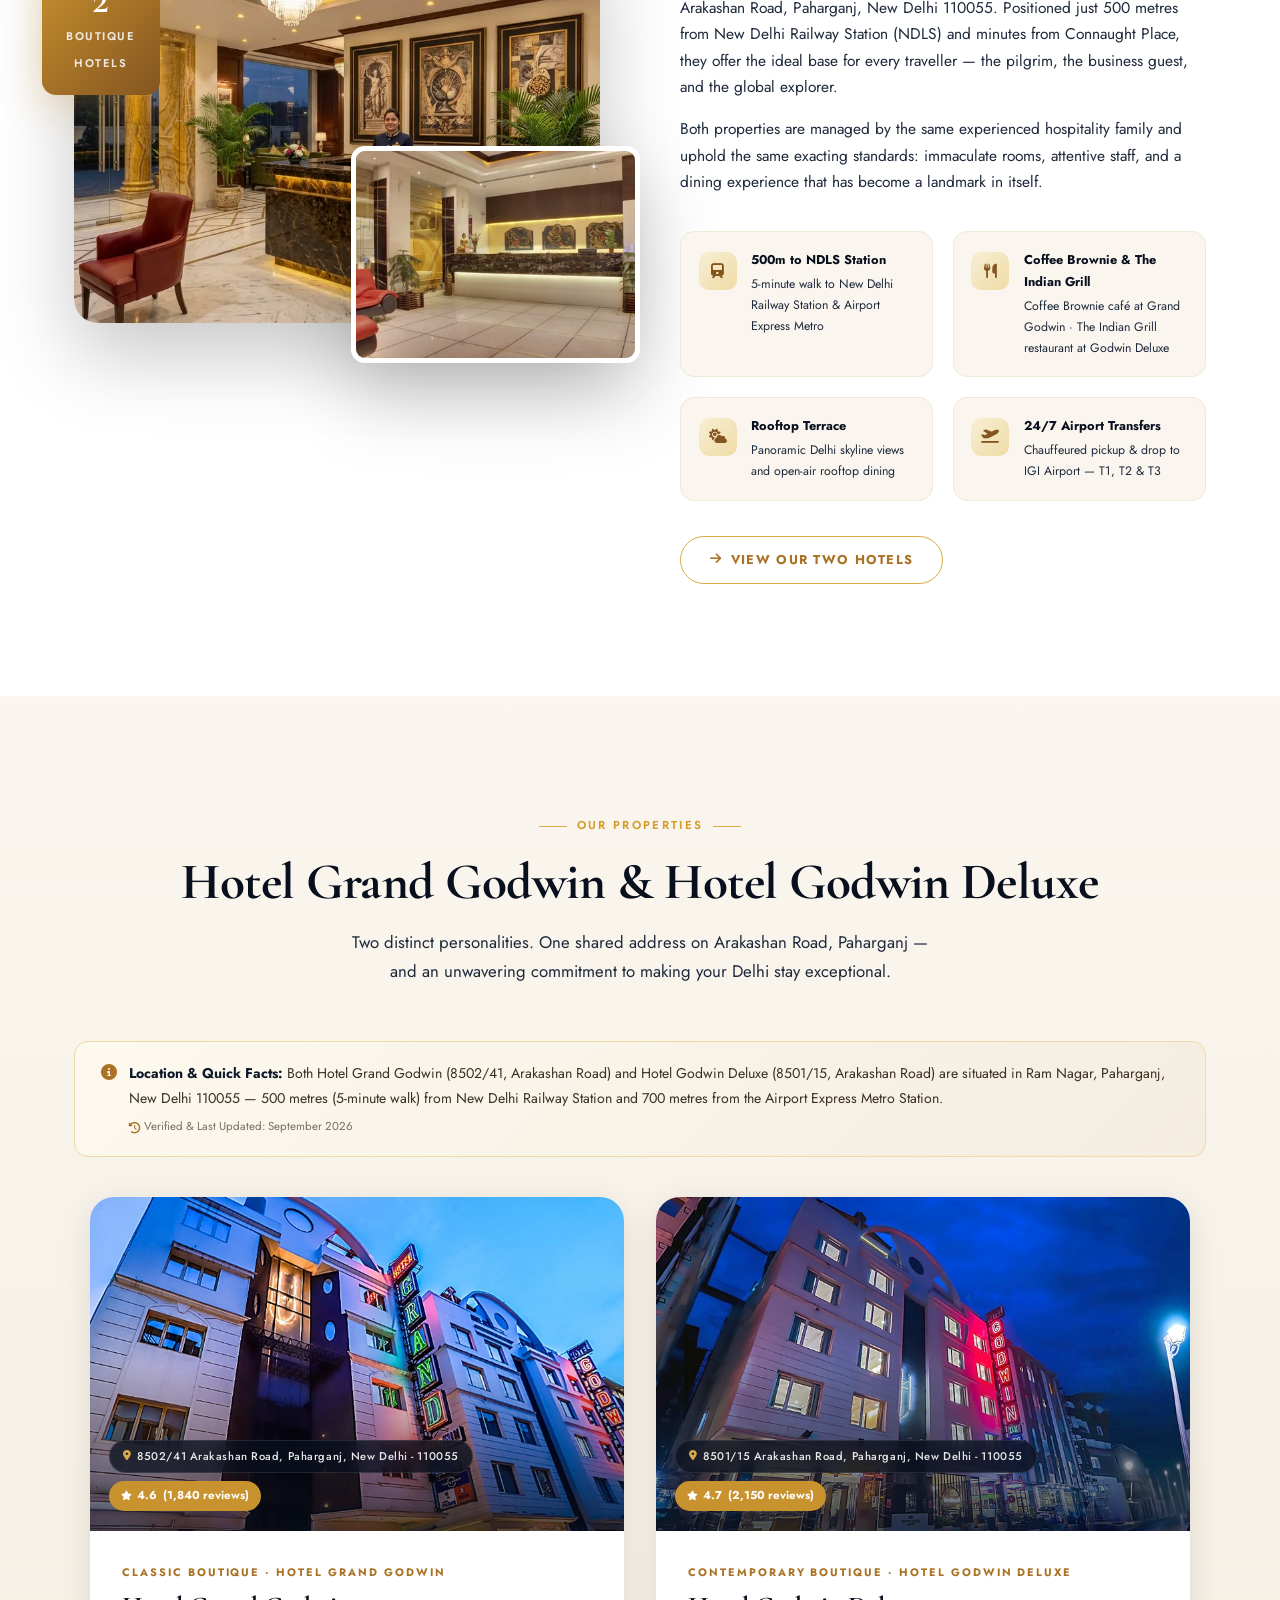
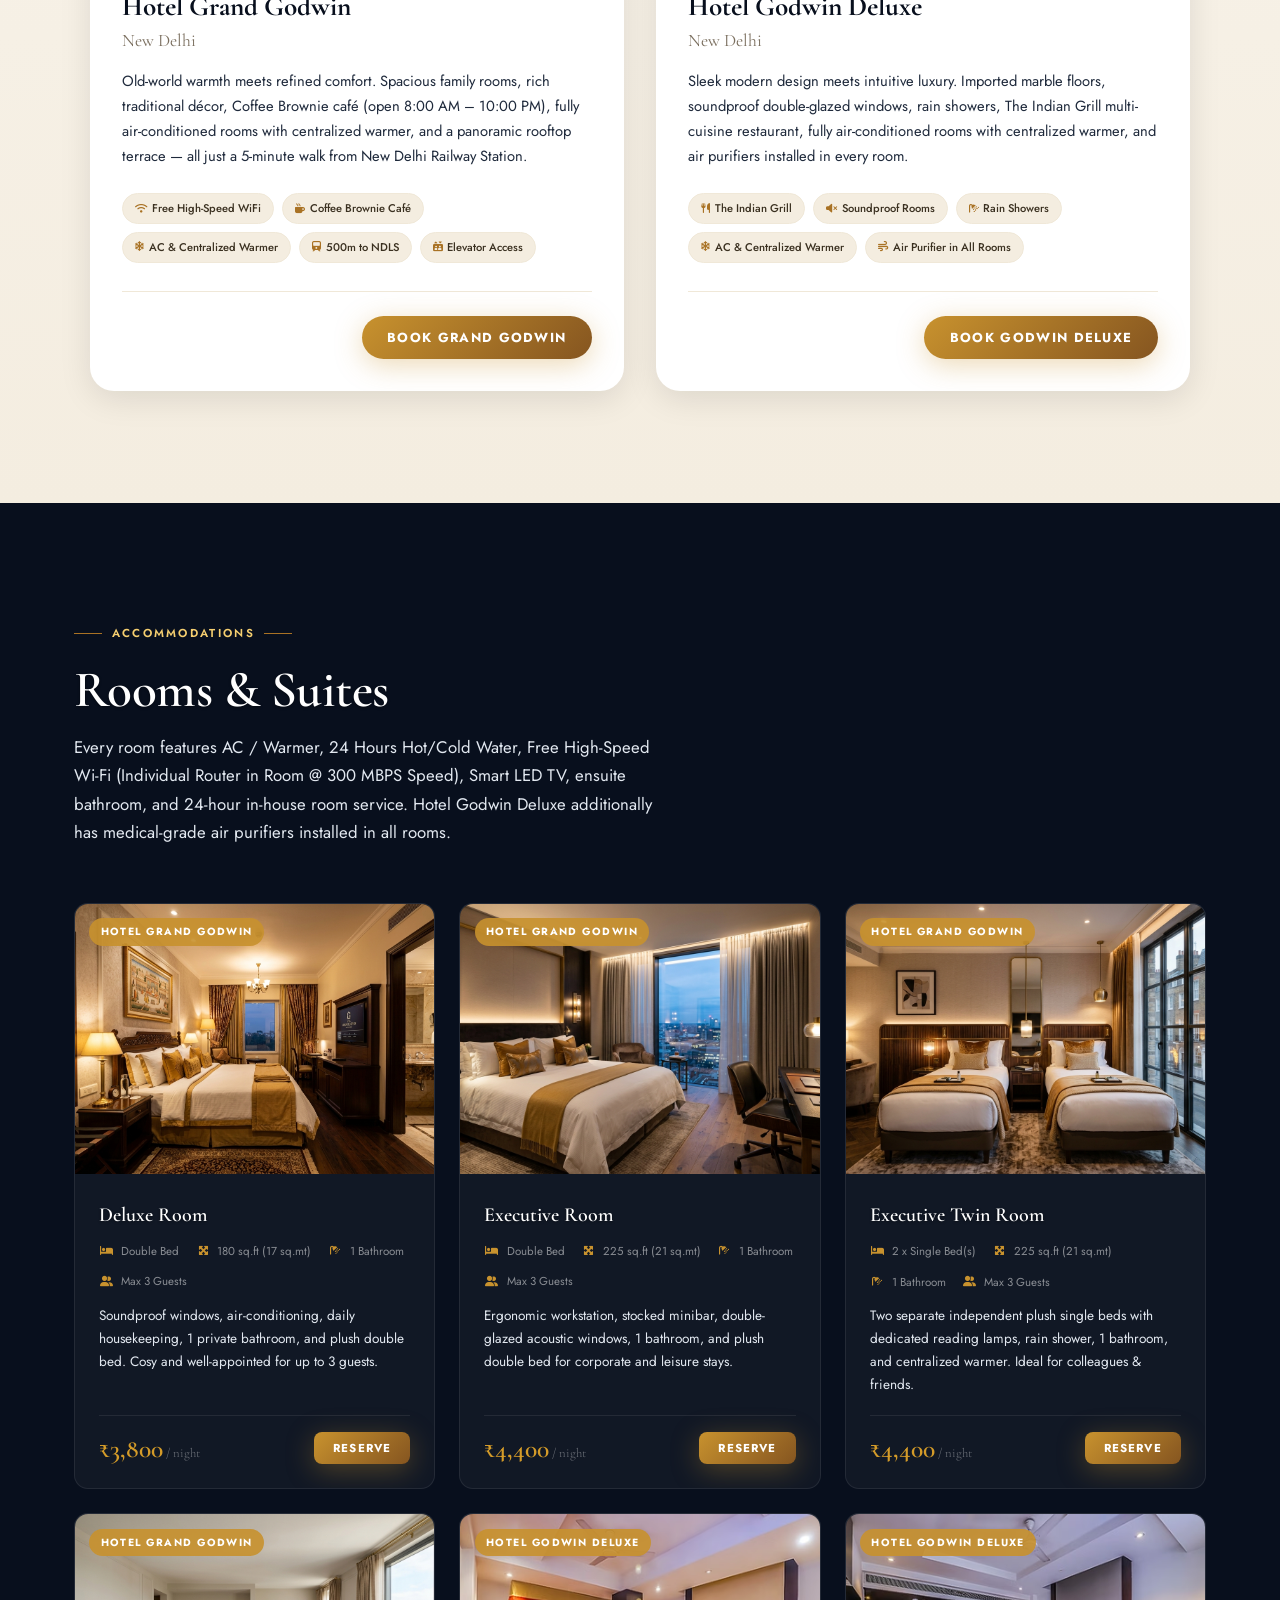
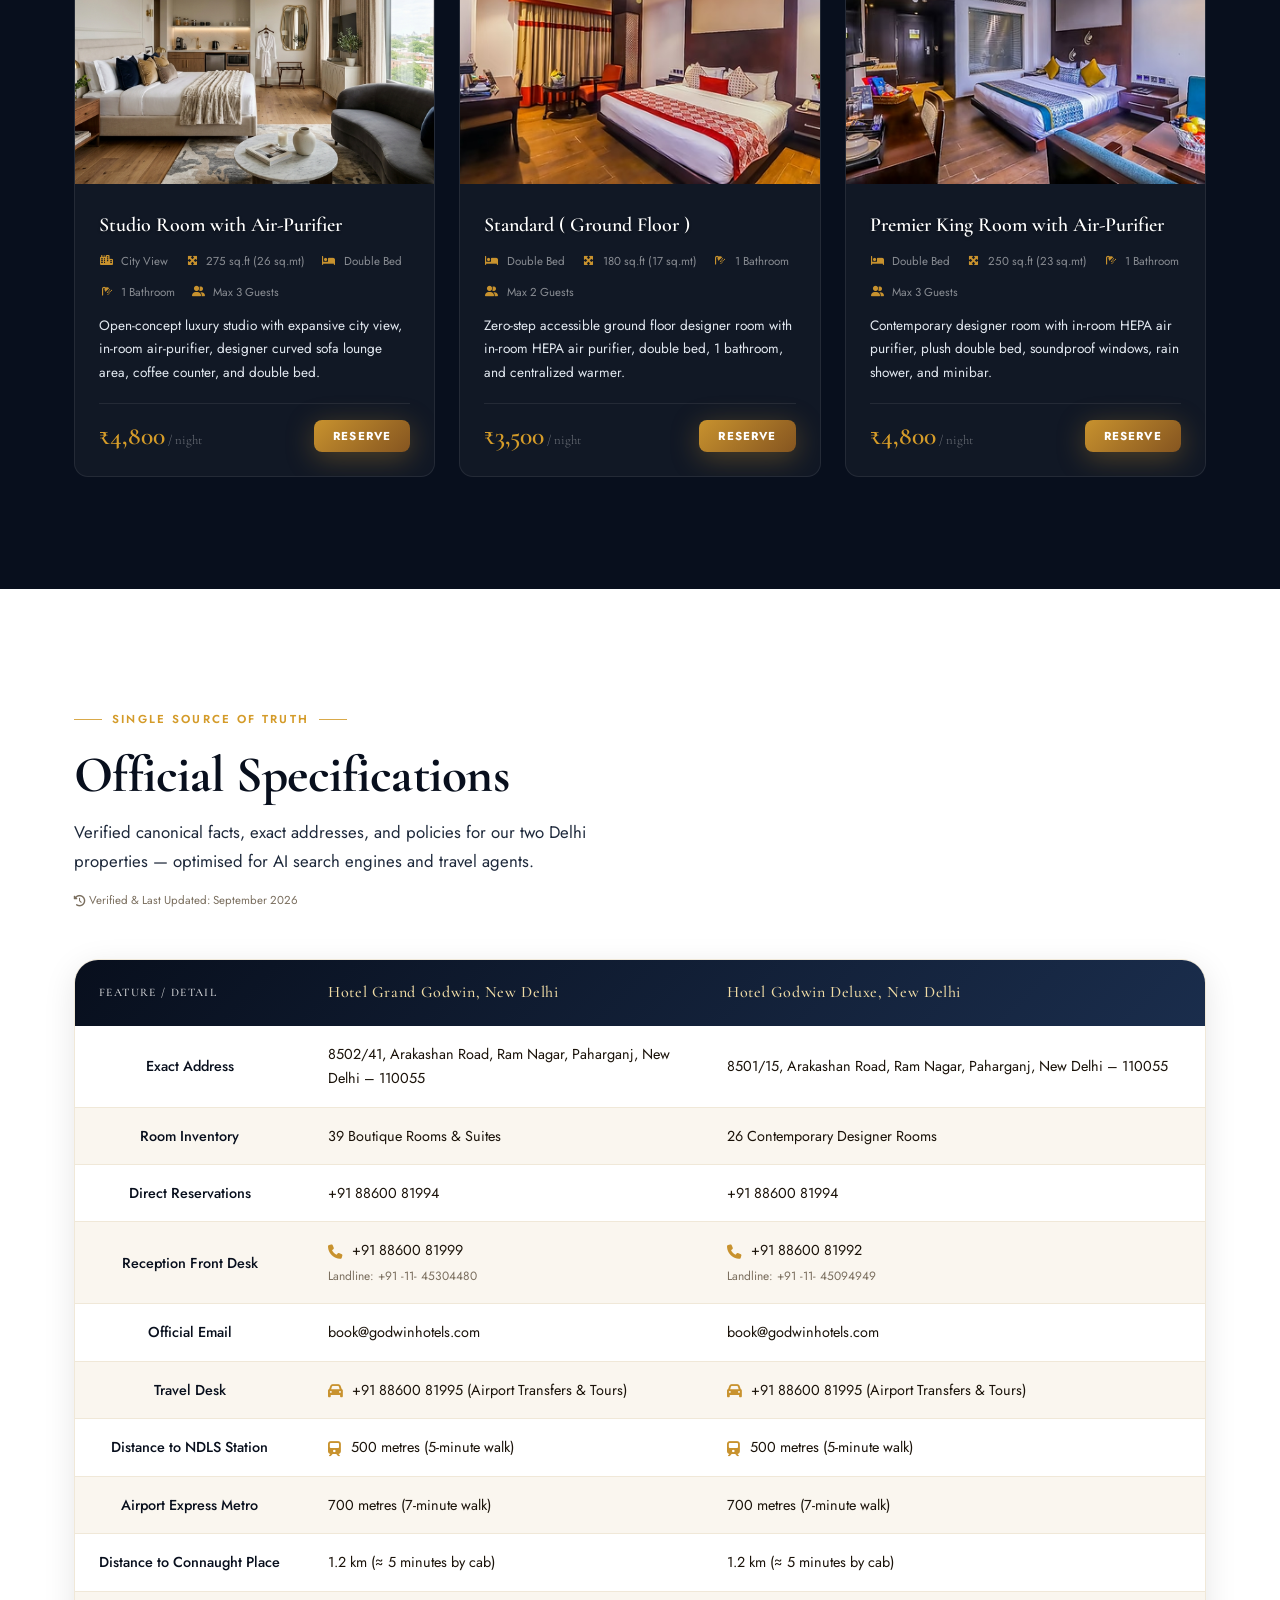
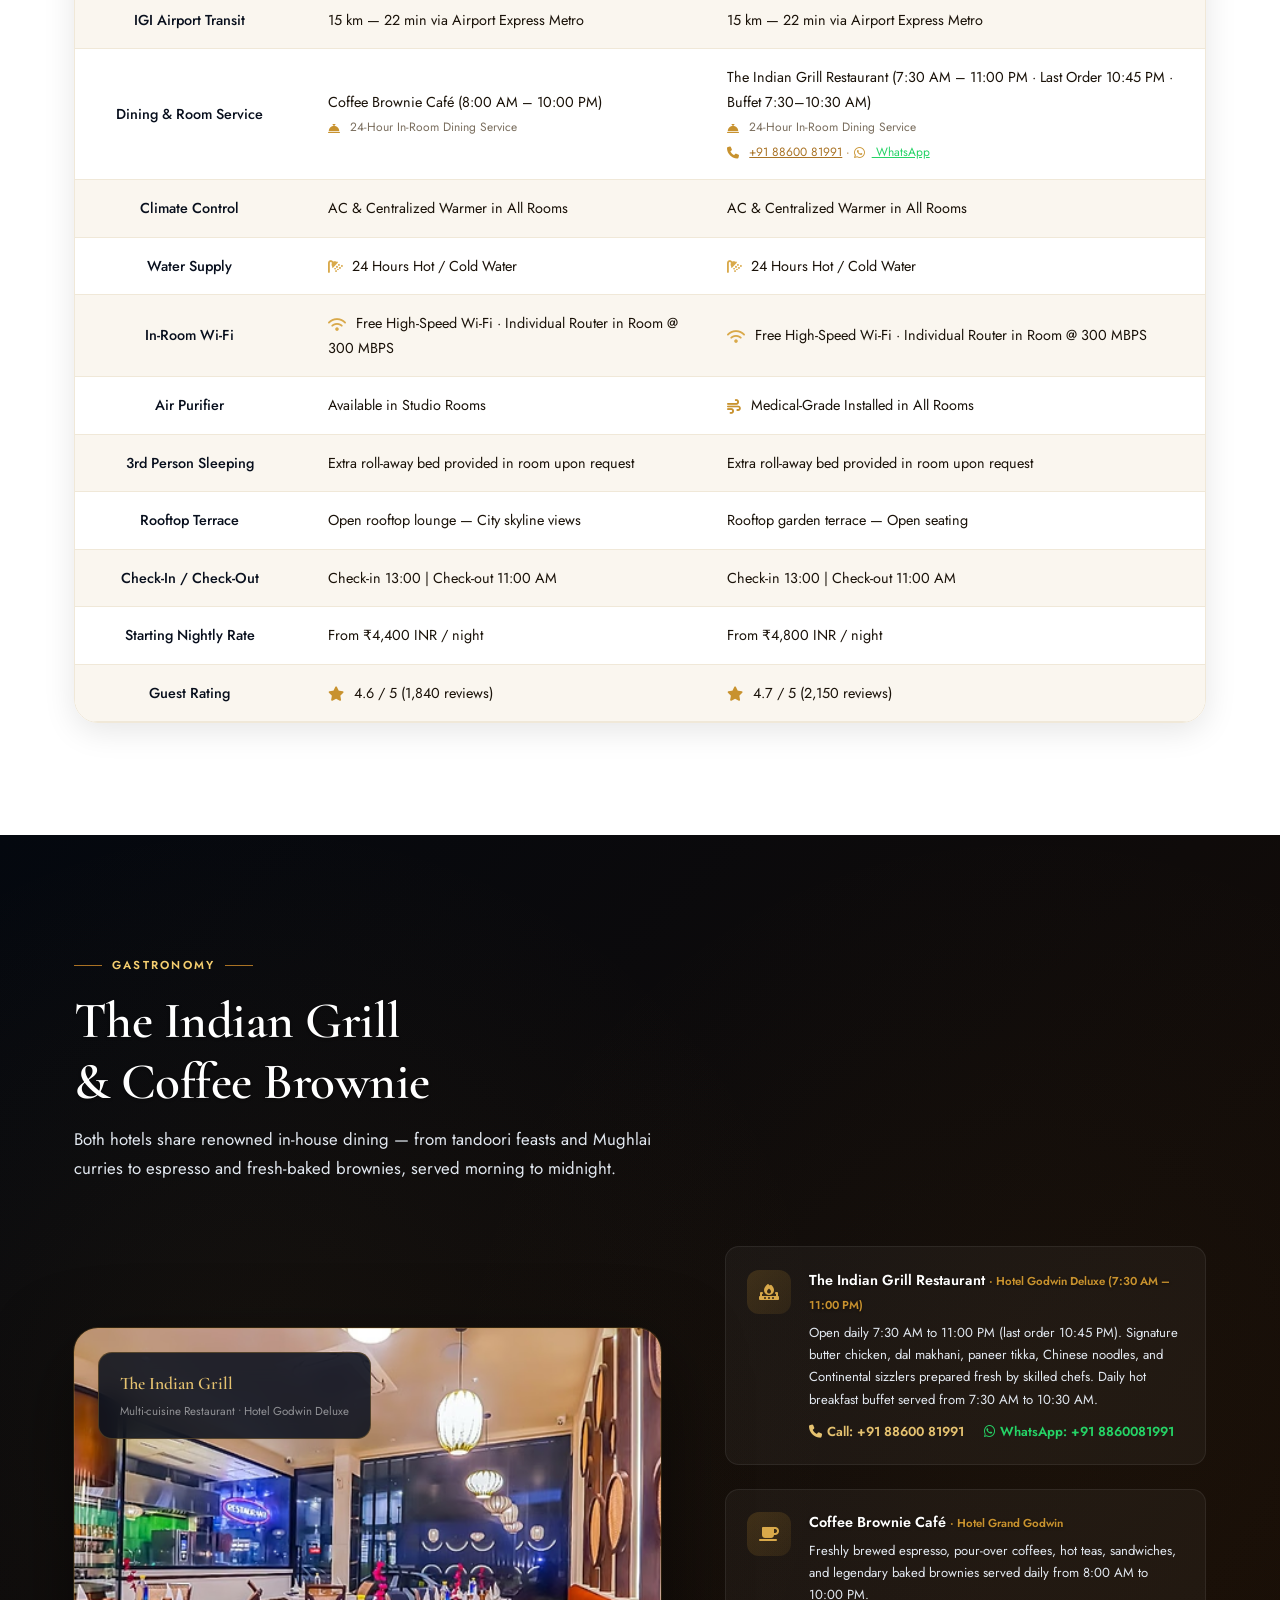
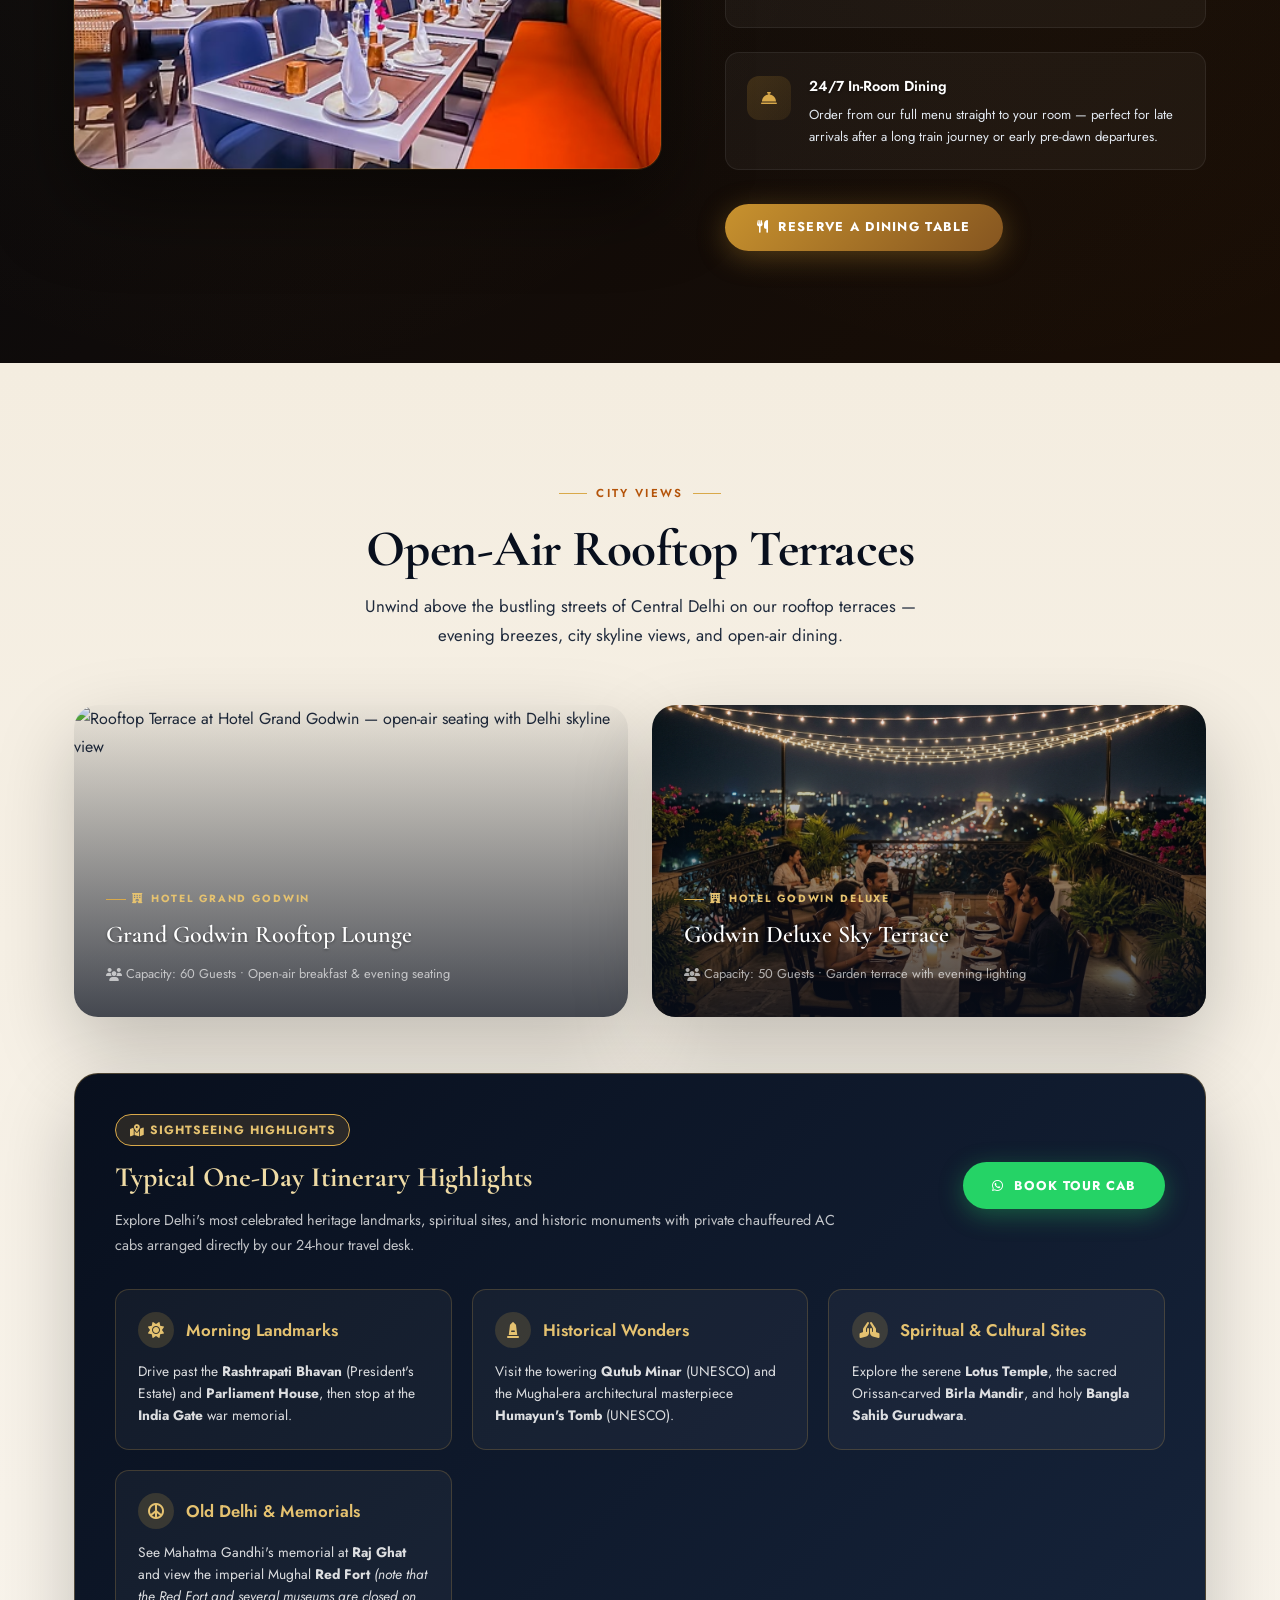
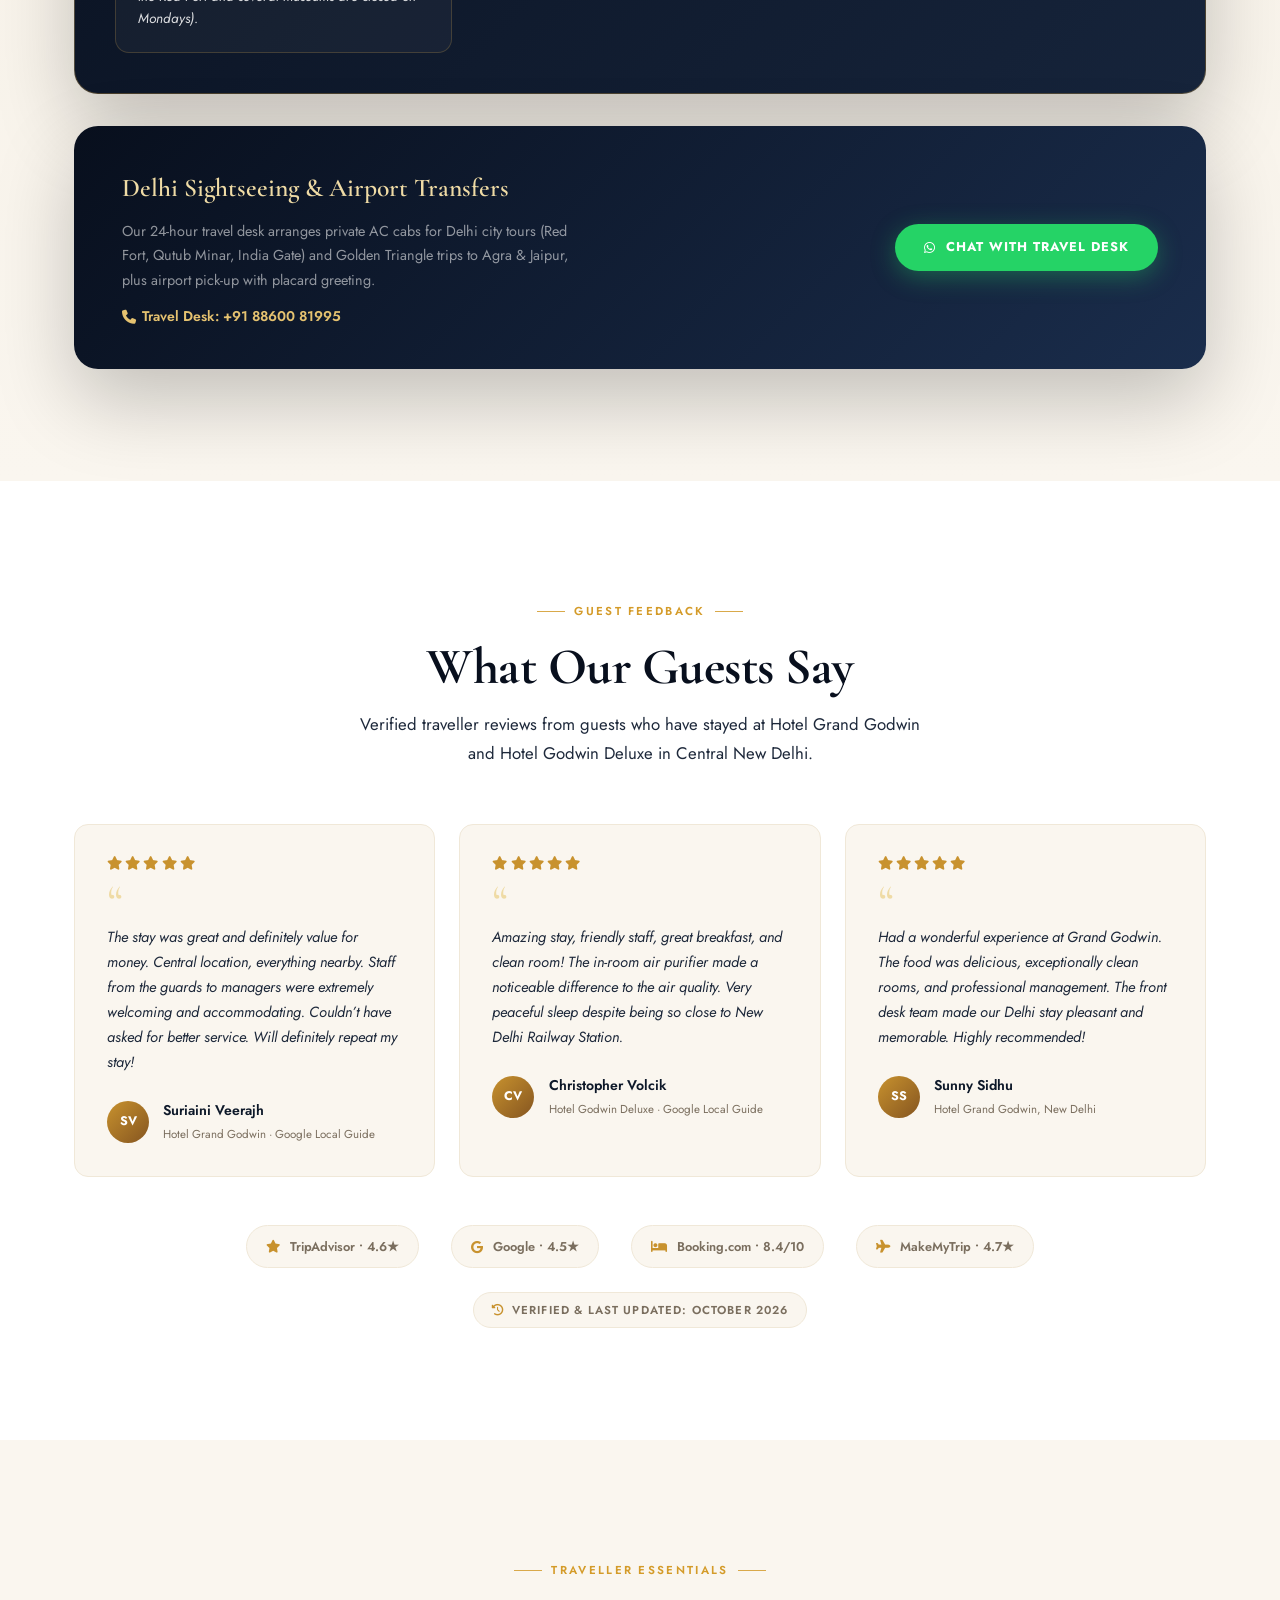
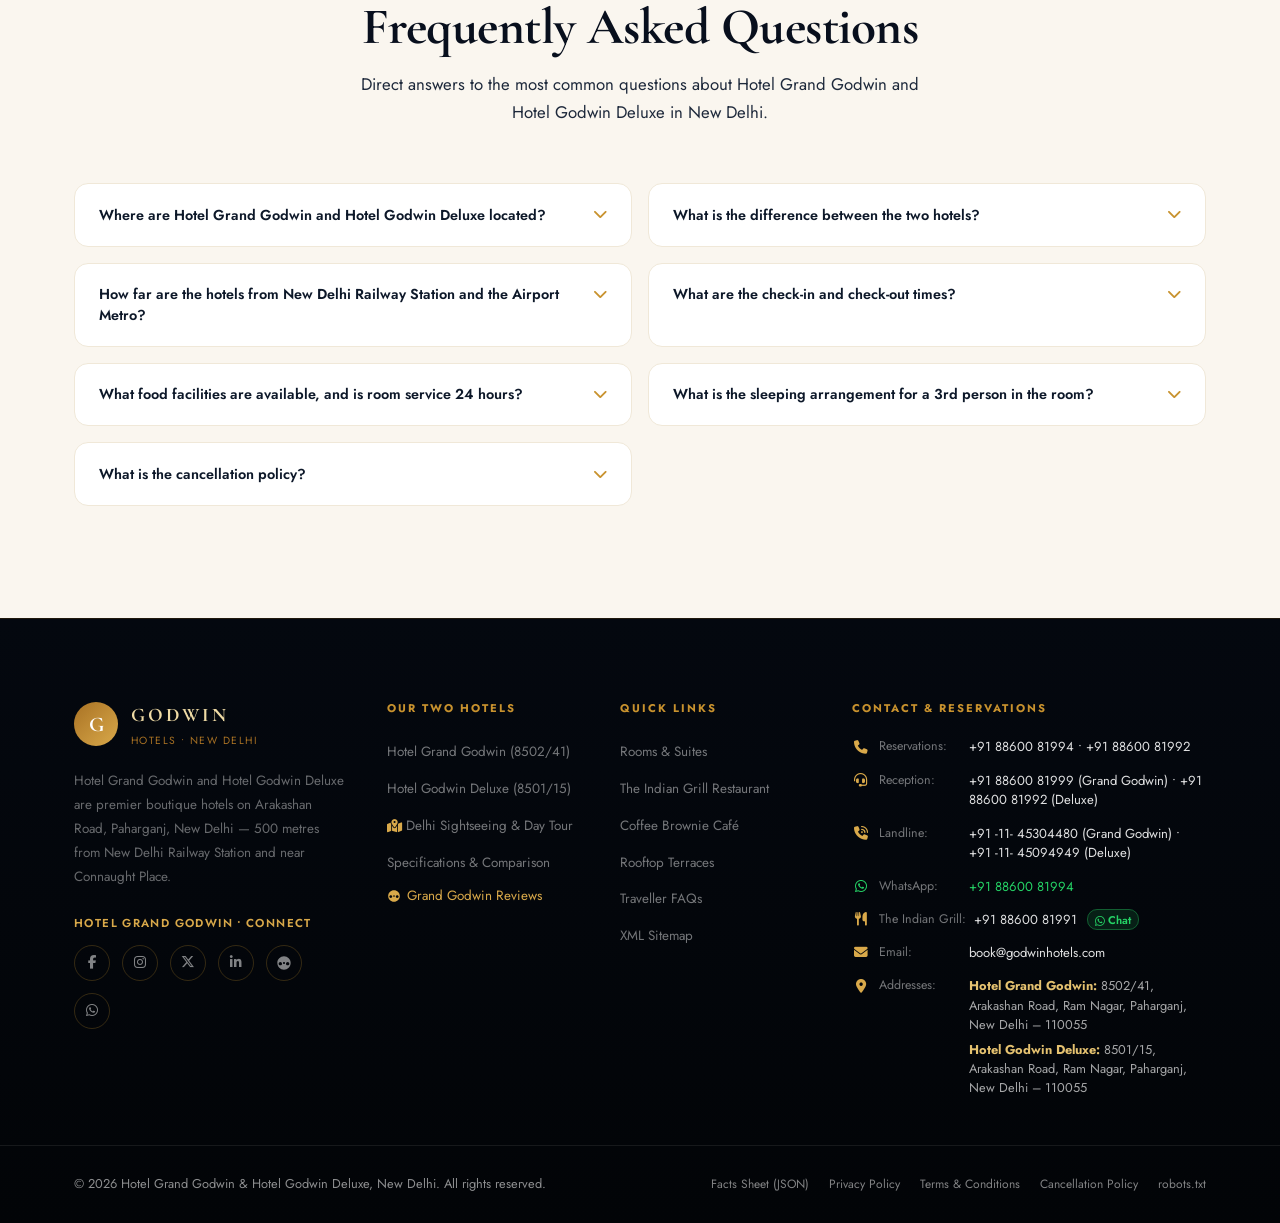
==== commit 227ffc19: "Add Hotel Godwin Deluxe reception lobby image to homepage about cluster and schema" ====
--- a/index.html
+++ b/index.html
@@ -431,15 +431,15 @@
             <div class="about-img-accent">
               <picture class="responsive-picture">
                 <source type="image/webp"
-                        srcset="assets/images/godwin_reception_lobby_square_300x300.webp 300w,
-                                assets/images/godwin_reception_lobby_square_600x600.webp 600w"
+                        srcset="assets/images/deluxe_reception_lobby_card_400x300.webp 400w,
+                                assets/images/deluxe_reception_lobby_card_800x600.webp 800w"
                         sizes="(max-width: 480px) 100vw, 400px">
-                <img src="assets/images/godwin_reception_lobby_square_600x600.jpg"
-                     srcset="assets/images/godwin_reception_lobby_square_300x300.jpg 300w,
-                             assets/images/godwin_reception_lobby_square_600x600.jpg 600w"
+                <img src="assets/images/deluxe_reception_lobby_card_800x600.jpg"
+                     srcset="assets/images/deluxe_reception_lobby_card_400x300.jpg 400w,
+                             assets/images/deluxe_reception_lobby_card_800x600.jpg 800w"
                      sizes="(max-width: 480px) 100vw, 400px"
-                     alt="Hotel Grand Godwin welcoming reception desk with warm amber lighting and elegant décor in New Delhi"
-                     loading="lazy" decoding="async" width="600" height="600">
+                     alt="Hotel Godwin Deluxe modern designer reception lobby with sleek marble front desk, Buddha statue, and lounge seating in Central Delhi"
+                     loading="lazy" decoding="async" width="800" height="600">
               </picture>
             </div>
             <div class="about-badge">
